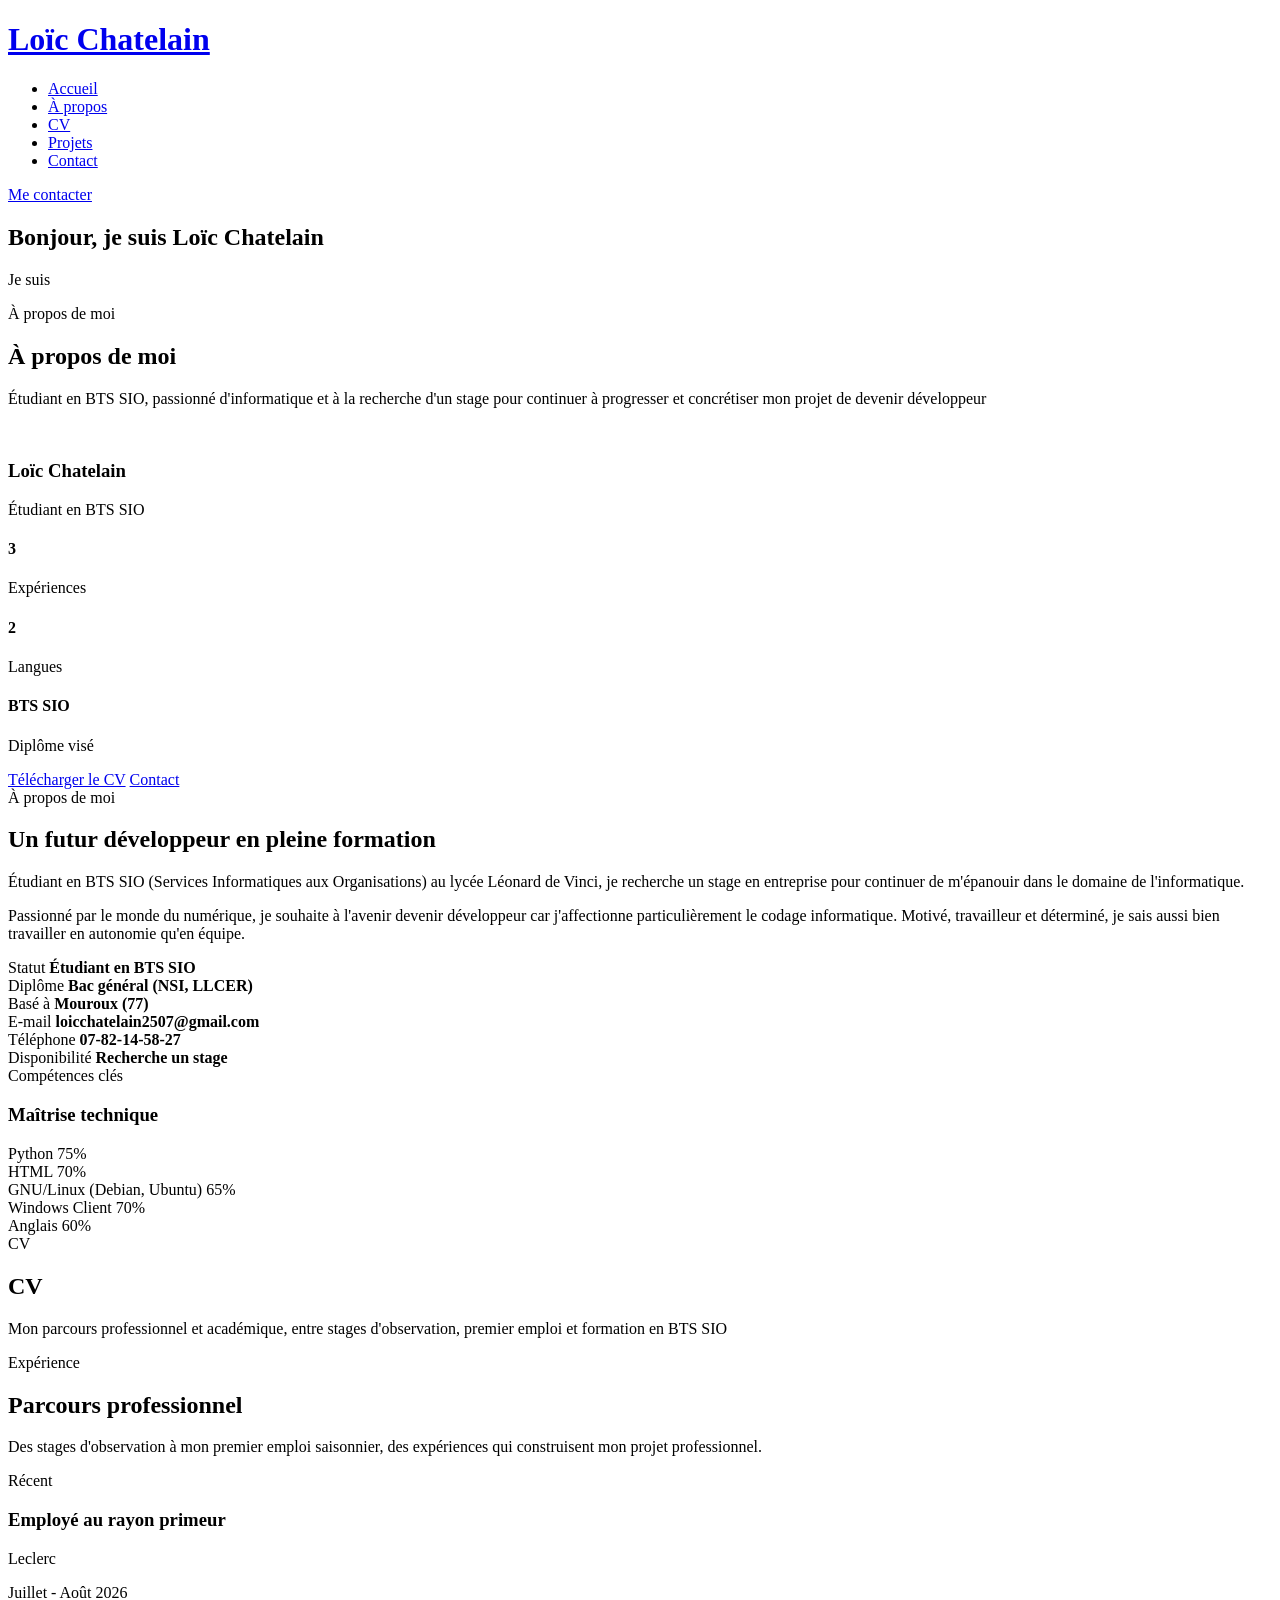
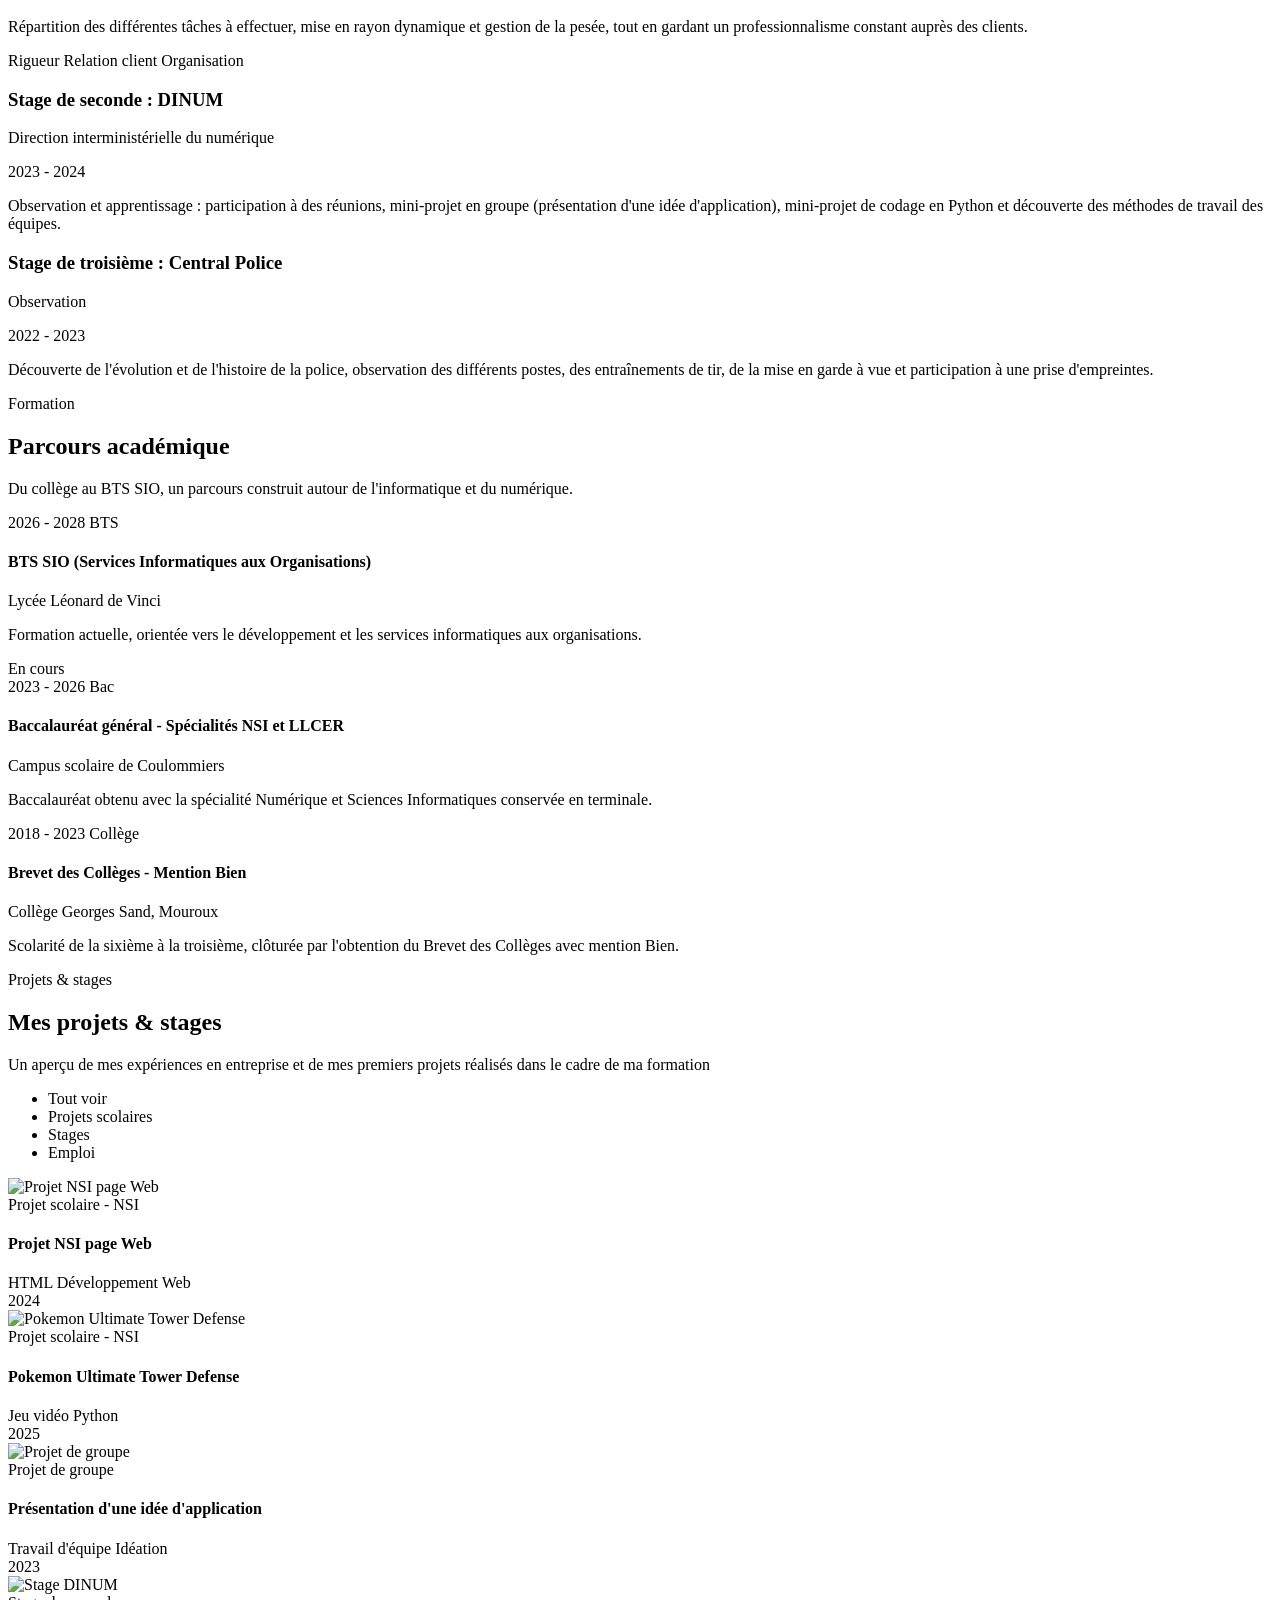
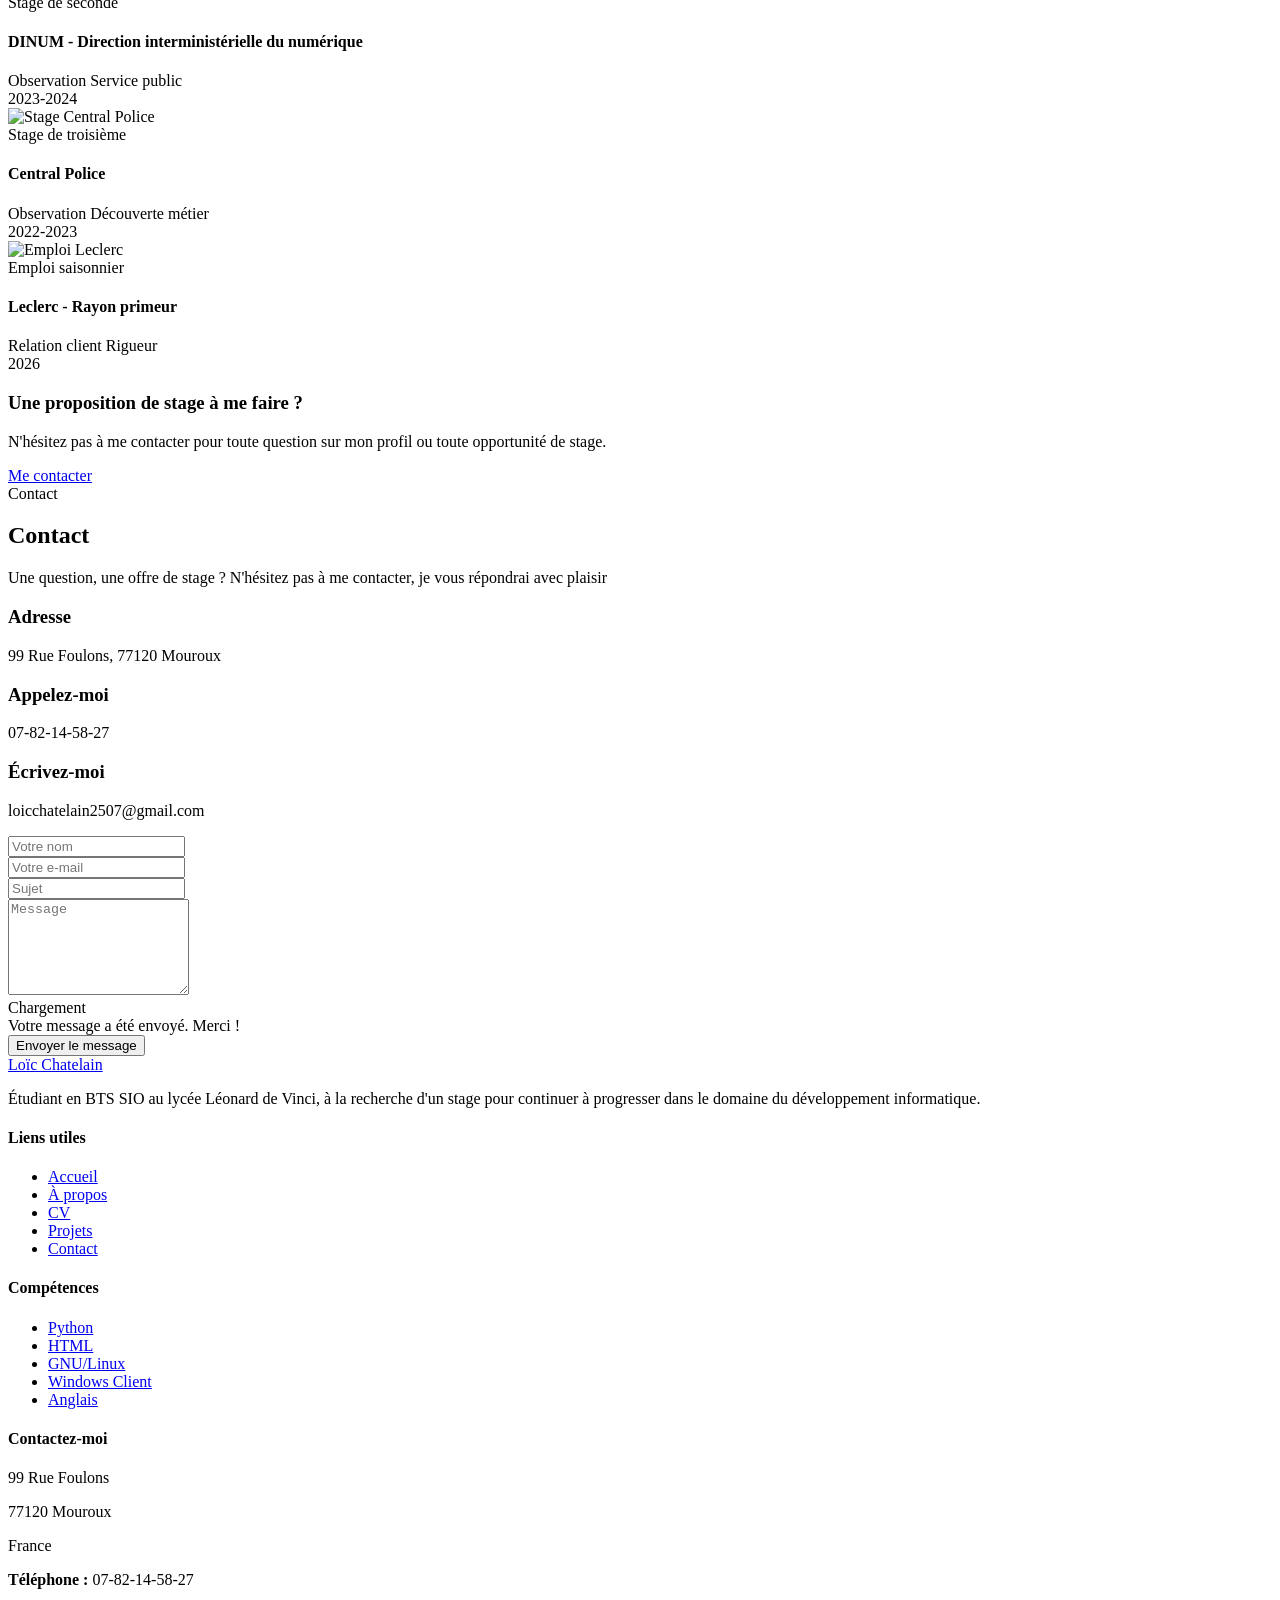
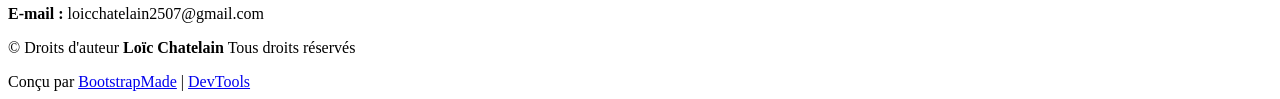
==== index.html @ 6cb86bd1 "Add files via upload" ====
<!DOCTYPE html>
<html lang="fr">

<head>
  <meta charset="utf-8">
  <meta content="width=device-width, initial-scale=1.0" name="viewport">
  <title>Loïc Chatelain - Étudiant BTS SIO</title>
  <meta name="description" content="Portfolio de Loïc Chatelain, étudiant en BTS SIO à la recherche d'un stage en entreprise dans le développement informatique.">
  <meta name="keywords" content="BTS SIO, développeur, stage, informatique, Loïc Chatelain">

  <!-- Favicons -->
  <link href="assets/img/favicon.png" rel="icon">
  <link href="assets/img/apple-touch-icon.png" rel="apple-touch-icon">

  <!-- Fonts -->
  <link href="https://fonts.googleapis.com" rel="preconnect">
  <link href="https://fonts.gstatic.com" rel="preconnect" crossorigin>
  <link href="https://fonts.googleapis.com/css2?family=Roboto:ital,wght@0,100;0,300;0,400;0,500;0,700;0,900;1,100;1,300;1,400;1,500;1,700;1,900&family=Raleway:ital,wght@0,100;0,200;0,300;0,400;0,500;0,600;0,700;0,800;0,900;1,100;1,200;1,300;1,400;1,500;1,600;1,700;1,800;1,900&family=Mulish:ital,wght@0,200;0,300;0,400;0,500;0,600;0,700;0,800;0,900;1,200;1,300;1,400;1,500;1,600;1,700;1,800;1,900&display=swap" rel="stylesheet">

  <!-- Vendor CSS Files -->
  <link href="assets/vendor/bootstrap/css/bootstrap.min.css" rel="stylesheet">
  <link href="assets/vendor/bootstrap-icons/bootstrap-icons.css" rel="stylesheet">
  <link href="assets/vendor/aos/aos.css" rel="stylesheet">
  <link href="assets/vendor/glightbox/css/glightbox.min.css" rel="stylesheet">
  <link href="assets/vendor/swiper/swiper-bundle.min.css" rel="stylesheet">

  <!-- Main CSS File -->
  <link href="assets/css/main.css" rel="stylesheet">

  <!-- =======================================================
  * Template Name: Craftivo
  * Template URL: https://bootstrapmade.com/craftivo-bootstrap-portfolio-template/
  * Updated: Oct 04 2025 with Bootstrap v5.3.8
  * Author: BootstrapMade.com
  * License: https://bootstrapmade.com/license/
  ======================================================== -->
</head>

<body class="index-page">

  <header id="header" class="header d-flex align-items-center fixed-top">
    <div class="container-fluid container-xl position-relative d-flex align-items-center">

      <a href="index.html" class="logo d-flex align-items-center me-auto">
        <h1 class="sitename">Loïc Chatelain</h1>
      </a>

      <nav id="navmenu" class="navmenu">
        <ul>
          <li><a href="#hero" class="active">Accueil</a></li>
          <li><a href="#about">À propos</a></li>
          <li><a href="#resume">CV</a></li>
          <li><a href="#portfolio">Projets</a></li>
          <li><a href="#contact">Contact</a></li>
        </ul>
        <i class="mobile-nav-toggle d-xl-none bi bi-list"></i>
      </nav>

      <a class="btn-getstarted" href="#contact">Me contacter</a>

    </div>
  </header>

  <main class="main">

    <!-- Hero Section -->
    <section id="hero" class="hero section dark-background">

      <div class="container" data-aos="fade-up" data-aos-delay="100">
        <div class="row justify-content-center">
          <div class="col-lg-8 text-center">
            <h2>Bonjour, je suis Loïc Chatelain</h2>
            <p>Je suis <span class="typed" data-typed-items="Étudiant en BTS SIO, Développeur en devenir, Passionné d'informatique, À la recherche d'un stage"></span><span class="typed-cursor" aria-hidden="true"></span></p>
            <div class="social-links">
              <a href="mailto:loicchatelain2507@gmail.com"><i class="bi bi-envelope"></i></a>
              <a href="#"><i class="bi bi-instagram"></i></a>
              <a href="#"><i class="bi bi-linkedin"></i></a>
              <a href="#"><i class="bi bi-github"></i></a>
            </div>
          </div>
        </div>
      </div>

    </section><!-- /Hero Section -->

    <!-- About Section -->
    <section id="about" class="about section">

      <!-- Section Title -->
      <div class="container section-title" data-aos="fade-up">
        <span class="subtitle">À propos de moi</span>
        <h2>À propos de moi</h2>
        <p>Étudiant en BTS SIO, passionné d'informatique et à la recherche d'un stage pour continuer à progresser et concrétiser mon projet de devenir développeur</p>
      </div><!-- End Section Title -->

      <div class="container" data-aos="fade-up" data-aos-delay="100">

        <div class="row gy-5">
          <div class="col-lg-4" data-aos="zoom-in" data-aos-delay="150">
            <div class="profile-card">
              <div class="profile-header">
                <div class="profile-avatar">
                  <img src="assets/img/profile/profile-square-3.webp" class="img-fluid" alt="">
                  <div class="status-indicator"></div>
                </div>
                <h3>Loïc Chatelain</h3>
                <span class="role">Étudiant en BTS SIO</span>
              </div>

              <div class="profile-stats">
                <div class="stat-item">
                  <h4>3</h4>
                  <p>Expériences</p>
                </div>
                <div class="stat-item">
                  <h4>2</h4>
                  <p>Langues</p>
                </div>
                <div class="stat-item">
                  <h4 class="stat-value-compact">BTS SIO</h4>
                  <p>Diplôme visé</p>
                </div>
              </div>

              <div class="profile-actions">
                <a href="assets/CV_CHATELAIN_Loic.pdf" class="btn-primary" download><i class="bi bi-download"></i> Télécharger le CV</a>
                <a href="#contact" class="btn-secondary"><i class="bi bi-envelope"></i> Contact</a>
              </div>

              <div class="social-connect">
                <a href="mailto:loicchatelain2507@gmail.com"><i class="bi bi-envelope"></i></a>
                <a href="#"><i class="bi bi-instagram"></i></a>
                <a href="#"><i class="bi bi-linkedin"></i></a>
                <a href="#"><i class="bi bi-github"></i></a>
              </div>
            </div>
          </div>

          <div class="col-lg-8" data-aos="fade-left" data-aos-delay="200">
            <div class="content-wrapper">
              <div class="bio-section">
                <div class="section-tag">À propos de moi</div>
                <h2>Un futur développeur en pleine formation</h2>
                <p>Étudiant en BTS SIO (Services Informatiques aux Organisations) au lycée Léonard de Vinci, je recherche un stage en entreprise pour continuer de m'épanouir dans le domaine de l'informatique.</p>
                <p>Passionné par le monde du numérique, je souhaite à l'avenir devenir développeur car j'affectionne particulièrement le codage informatique. Motivé, travailleur et déterminé, je sais aussi bien travailler en autonomie qu'en équipe.</p>
              </div>

              <div class="details-grid">
                <div class="detail-item" data-aos="fade-up" data-aos-delay="250">
                  <i class="bi bi-briefcase"></i>
                  <div class="detail-content">
                    <span>Statut</span>
                    <strong>Étudiant en BTS SIO</strong>
                  </div>
                </div>

                <div class="detail-item" data-aos="fade-up" data-aos-delay="300">
                  <i class="bi bi-mortarboard"></i>
                  <div class="detail-content">
                    <span>Diplôme</span>
                    <strong>Bac général (NSI, LLCER)</strong>
                  </div>
                </div>

                <div class="detail-item" data-aos="fade-up" data-aos-delay="350">
                  <i class="bi bi-geo-alt"></i>
                  <div class="detail-content">
                    <span>Basé à</span>
                    <strong>Mouroux (77)</strong>
                  </div>
                </div>

                <div class="detail-item" data-aos="fade-up" data-aos-delay="100">
                  <i class="bi bi-envelope"></i>
                  <div class="detail-content">
                    <span>E-mail</span>
                    <strong>loicchatelain2507@gmail.com</strong>
                  </div>
                </div>

                <div class="detail-item" data-aos="fade-up" data-aos-delay="150">
                  <i class="bi bi-phone"></i>
                  <div class="detail-content">
                    <span>Téléphone</span>
                    <strong>07-82-14-58-27</strong>
                  </div>
                </div>

                <div class="detail-item" data-aos="fade-up" data-aos-delay="200">
                  <i class="bi bi-calendar-check"></i>
                  <div class="detail-content">
                    <span>Disponibilité</span>
                    <strong>Recherche un stage</strong>
                  </div>
                </div>
              </div>

              <div class="skills-showcase" data-aos="fade-up" data-aos-delay="250">
                <div class="section-tag">Compétences clés</div>
                <h3>Maîtrise technique</h3>

                <div class="skills-list skills-animation">
                  <div class="skill-item">
                    <div class="skill-info">
                      <span class="skill-name">Python</span>
                      <span class="skill-percent">75%</span>
                    </div>
                    <div class="progress">
                      <div class="progress-bar" role="progressbar" aria-valuenow="75" aria-valuemin="0" aria-valuemax="100"></div>
                    </div>
                  </div>

                  <div class="skill-item">
                    <div class="skill-info">
                      <span class="skill-name">HTML</span>
                      <span class="skill-percent">70%</span>
                    </div>
                    <div class="progress">
                      <div class="progress-bar" role="progressbar" aria-valuenow="70" aria-valuemin="0" aria-valuemax="100"></div>
                    </div>
                  </div>

                  <div class="skill-item">
                    <div class="skill-info">
                      <span class="skill-name">GNU/Linux (Debian, Ubuntu)</span>
                      <span class="skill-percent">65%</span>
                    </div>
                    <div class="progress">
                      <div class="progress-bar" role="progressbar" aria-valuenow="65" aria-valuemin="0" aria-valuemax="100"></div>
                    </div>
                  </div>

                  <div class="skill-item">
                    <div class="skill-info">
                      <span class="skill-name">Windows Client</span>
                      <span class="skill-percent">70%</span>
                    </div>
                    <div class="progress">
                      <div class="progress-bar" role="progressbar" aria-valuenow="70" aria-valuemin="0" aria-valuemax="100"></div>
                    </div>
                  </div>

                  <div class="skill-item">
                    <div class="skill-info">
                      <span class="skill-name">Anglais</span>
                      <span class="skill-percent">60%</span>
                    </div>
                    <div class="progress">
                      <div class="progress-bar" role="progressbar" aria-valuenow="60" aria-valuemin="0" aria-valuemax="100"></div>
                    </div>
                  </div>
                </div>
              </div>
            </div>
          </div>
        </div>

      </div>

    </section><!-- /About Section -->

    <!-- Resume Section -->
    <section id="resume" class="resume section">

      <!-- Section Title -->
      <div class="container section-title" data-aos="fade-up">
        <span class="subtitle">CV</span>
        <h2>CV</h2>
        <p>Mon parcours professionnel et académique, entre stages d'observation, premier emploi et formation en BTS SIO</p>
      </div><!-- End Section Title -->

      <div class="container" data-aos="fade-up" data-aos-delay="100">

        <div class="row gy-5">
          <div class="col-lg-6">
            <div class="experience-section">
              <div class="section-header" data-aos="fade-right" data-aos-delay="200">
                <div class="header-content">
                  <span class="section-badge">Expérience</span>
                  <h2>Parcours professionnel</h2>
                  <p>Des stages d'observation à mon premier emploi saisonnier, des expériences qui construisent mon projet professionnel.</p>
                </div>
              </div>

              <div class="experience-cards">
                <div class="exp-card featured" data-aos="zoom-in" data-aos-delay="300">
                  <div class="card-header">
                    <div class="company-logo">
                      <i class="bi bi-cart"></i>
                    </div>
                    <div class="period-badge">Récent</div>
                  </div>
                  <div class="card-body">
                    <h3>Employé au rayon primeur</h3>
                    <p class="company-name">Leclerc</p>
                    <span class="duration">Juillet - Août 2026</span>
                    <p class="description">Répartition des différentes tâches à effectuer, mise en rayon dynamique et gestion de la pesée, tout en gardant un professionnalisme constant auprès des clients.</p>
                    <div class="skills-tags">
                      <span class="skill-tag">Rigueur</span>
                      <span class="skill-tag">Relation client</span>
                      <span class="skill-tag">Organisation</span>
                    </div>
                  </div>
                </div>

                <div class="exp-card" data-aos="zoom-in" data-aos-delay="350">
                  <div class="card-header">
                    <div class="company-logo">
                      <i class="bi bi-code-square"></i>
                    </div>
                  </div>
                  <div class="card-body">
                    <h3>Stage de seconde : DINUM</h3>
                    <p class="company-name">Direction interministérielle du numérique</p>
                    <span class="duration">2023 - 2024</span>
                    <p class="description">Observation et apprentissage : participation à des réunions, mini-projet en groupe (présentation d'une idée d'application), mini-projet de codage en Python et découverte des méthodes de travail des équipes.</p>
                  </div>
                </div>

                <div class="exp-card" data-aos="zoom-in" data-aos-delay="400">
                  <div class="card-header">
                    <div class="company-logo">
                      <i class="bi bi-shield-lock"></i>
                    </div>
                  </div>
                  <div class="card-body">
                    <h3>Stage de troisième : Central Police</h3>
                    <p class="company-name">Observation</p>
                    <span class="duration">2022 - 2023</span>
                    <p class="description">Découverte de l'évolution et de l'histoire de la police, observation des différents postes, des entraînements de tir, de la mise en garde à vue et participation à une prise d'empreintes.</p>
                  </div>
                </div>
              </div>
            </div>
          </div>

          <div class="col-lg-6">
            <div class="education-section">
              <div class="section-header" data-aos="fade-left" data-aos-delay="200">
                <div class="header-content">
                  <span class="section-badge">Formation</span>
                  <h2>Parcours académique</h2>
                  <p>Du collège au BTS SIO, un parcours construit autour de l'informatique et du numérique.</p>
                </div>
              </div>

              <div class="education-timeline" data-aos="fade-left" data-aos-delay="300">
                <div class="timeline-track">
                  <div class="timeline-item">
                    <div class="timeline-marker">
                      <i class="bi bi-mortarboard-fill"></i>
                    </div>
                    <div class="timeline-content">
                      <div class="education-meta">
                        <span class="year-range">2026 - 2028</span>
                        <span class="degree-level">BTS</span>
                      </div>
                      <h4>BTS SIO (Services Informatiques aux Organisations)</h4>
                      <p class="institution">Lycée Léonard de Vinci</p>
                      <p class="description">Formation actuelle, orientée vers le développement et les services informatiques aux organisations.</p>
                      <div class="achievement">
                        <i class="bi bi-award"></i>
                        <span>En cours</span>
                      </div>
                    </div>
                  </div>

                  <div class="timeline-item">
                    <div class="timeline-marker">
                      <i class="bi bi-book"></i>
                    </div>
                    <div class="timeline-content">
                      <div class="education-meta">
                        <span class="year-range">2023 - 2026</span>
                        <span class="degree-level">Bac</span>
                      </div>
                      <h4>Baccalauréat général - Spécialités NSI et LLCER</h4>
                      <p class="institution">Campus scolaire de Coulommiers</p>
                      <p class="description">Baccalauréat obtenu avec la spécialité Numérique et Sciences Informatiques conservée en terminale.</p>
                    </div>
                  </div>

                  <div class="timeline-item">
                    <div class="timeline-marker">
                      <i class="bi bi-patch-check-fill"></i>
                    </div>
                    <div class="timeline-content">
                      <div class="education-meta">
                        <span class="year-range">2018 - 2023</span>
                        <span class="degree-level">Collège</span>
                      </div>
                      <h4>Brevet des Collèges - Mention Bien</h4>
                      <p class="institution">Collège Georges Sand, Mouroux</p>
                      <p class="description">Scolarité de la sixième à la troisième, clôturée par l'obtention du Brevet des Collèges avec mention Bien.</p>
                    </div>
                  </div>
                </div>
              </div>
            </div>
          </div>
        </div>

      </div>

    </section><!-- /Resume Section -->

    <!-- Portfolio Section -->
    <section id="portfolio" class="portfolio section">

      <!-- Section Title -->
      <div class="container section-title" data-aos="fade-up">
        <span class="subtitle">Projets & stages</span>
        <h2>Mes projets & stages</h2>
        <p>Un aperçu de mes expériences en entreprise et de mes premiers projets réalisés dans le cadre de ma formation</p>
      </div><!-- End Section Title -->

      <div class="container" data-aos="fade-up" data-aos-delay="100">

        <div class="isotope-layout" data-default-filter="*" data-layout="masonry" data-sort="original-order">
          <ul class="portfolio-filters isotope-filters" data-aos="fade-up" data-aos-delay="200">
            <li data-filter="*" class="filter-active">Tout voir</li>
            <li data-filter=".filter-creative">Projets scolaires</li>
            <li data-filter=".filter-digital">Stages</li>
            <li data-filter=".filter-development">Emploi</li>
          </ul>

          <div class="row gy-4 isotope-container" data-aos="fade-up" data-aos-delay="300">
            <div class="col-lg-4 col-md-6 portfolio-item isotope-item filter-creative">
              <div class="portfolio-card">
                <div class="portfolio-image-container">
                  <img src="assets/img/portfolio/murder-drones.webp" alt="Projet NSI page Web" class="img-fluid" loading="lazy">
                  <div class="portfolio-overlay">
                    <div class="portfolio-info">
                      <span class="project-category">Projet scolaire - NSI</span>
                      <h4>Projet NSI page Web</h4>
                    </div>
                    <div class="portfolio-actions">
                      <a href="assets/img/portfolio/murder-drones.webp" class="glightbox portfolio-link">
                        <i class="bi bi-plus-lg"></i>
                      </a>
                    </div>
                  </div>
                </div>
                <div class="portfolio-meta">
                  <div class="project-tags">
                    <span class="tag">HTML</span>
                    <span class="tag">Développement Web</span>
                  </div>
                  <div class="project-year">2024</div>
                </div>
              </div>
            </div>

            <div class="col-lg-4 col-md-6 portfolio-item isotope-item filter-creative">
              <div class="portfolio-card">
                <div class="portfolio-image-container">
                  <img src="assets/img/portfolio/pokemon-utd.webp" alt="Pokemon Ultimate Tower Defense" class="img-fluid" loading="lazy">
                  <div class="portfolio-overlay">
                    <div class="portfolio-info">
                      <span class="project-category">Projet scolaire - NSI</span>
                      <h4>Pokemon Ultimate Tower Defense</h4>
                    </div>
                    <div class="portfolio-actions">
                      <a href="assets/img/portfolio/pokemon-utd.webp" class="glightbox portfolio-link">
                        <i class="bi bi-plus-lg"></i>
                      </a>
                    </div>
                  </div>
                </div>
                <div class="portfolio-meta">
                  <div class="project-tags">
                    <span class="tag">Jeu vidéo</span>
                    <span class="tag">Python</span>
                  </div>
                  <div class="project-year">2025</div>
                </div>
              </div>
            </div>

            <div class="col-lg-4 col-md-6 portfolio-item isotope-item filter-creative">
              <div class="portfolio-card">
                <div class="portfolio-image-container">
                  <img src="assets/img/portfolio/groupe-travail.webp" alt="Projet de groupe" class="img-fluid" loading="lazy">
                  <div class="portfolio-overlay">
                    <div class="portfolio-info">
                      <span class="project-category">Projet de groupe</span>
                      <h4>Présentation d'une idée d'application</h4>
                    </div>
                    <div class="portfolio-actions">
                      <a href="assets/img/portfolio/groupe-travail.webp" class="glightbox portfolio-link">
                        <i class="bi bi-plus-lg"></i>
                      </a>
                    </div>
                  </div>
                </div>
                <div class="portfolio-meta">
                  <div class="project-tags">
                    <span class="tag">Travail d'équipe</span>
                    <span class="tag">Idéation</span>
                  </div>
                  <div class="project-year">2023</div>
                </div>
              </div>
            </div>

            <div class="col-lg-4 col-md-6 portfolio-item isotope-item filter-digital">
              <div class="portfolio-card">
                <div class="portfolio-image-container">
                  <img src="assets/img/portfolio/dinum.webp" alt="Stage DINUM" class="img-fluid" loading="lazy">
                  <div class="portfolio-overlay">
                    <div class="portfolio-info">
                      <span class="project-category">Stage de seconde</span>
                      <h4>DINUM - Direction interministérielle du numérique</h4>
                    </div>
                    <div class="portfolio-actions">
                      <a href="assets/img/portfolio/dinum.webp" class="glightbox portfolio-link">
                        <i class="bi bi-plus-lg"></i>
                      </a>
                    </div>
                  </div>
                </div>
                <div class="portfolio-meta">
                  <div class="project-tags">
                    <span class="tag">Observation</span>
                    <span class="tag">Service public</span>
                  </div>
                  <div class="project-year">2023-2024</div>
                </div>
              </div>
            </div>

            <div class="col-lg-4 col-md-6 portfolio-item isotope-item filter-digital">
              <div class="portfolio-card">
                <div class="portfolio-image-container">
                  <img src="assets/img/portfolio/commissariat.webp" alt="Stage Central Police" class="img-fluid" loading="lazy">
                  <div class="portfolio-overlay">
                    <div class="portfolio-info">
                      <span class="project-category">Stage de troisième</span>
                      <h4>Central Police</h4>
                    </div>
                    <div class="portfolio-actions">
                      <a href="assets/img/portfolio/commissariat.webp" class="glightbox portfolio-link">
                        <i class="bi bi-plus-lg"></i>
                      </a>
                    </div>
                  </div>
                </div>
                <div class="portfolio-meta">
                  <div class="project-tags">
                    <span class="tag">Observation</span>
                    <span class="tag">Découverte métier</span>
                  </div>
                  <div class="project-year">2022-2023</div>
                </div>
              </div>
            </div>

            <div class="col-lg-4 col-md-6 portfolio-item isotope-item filter-development">
              <div class="portfolio-card">
                <div class="portfolio-image-container">
                  <img src="assets/img/portfolio/leclerc-logo.webp" alt="Emploi Leclerc" class="img-fluid logo-contain" loading="lazy">
                  <div class="portfolio-overlay">
                    <div class="portfolio-info">
                      <span class="project-category">Emploi saisonnier</span>
                      <h4>Leclerc - Rayon primeur</h4>
                    </div>
                    <div class="portfolio-actions">
                      <a href="assets/img/portfolio/leclerc-logo.webp" class="glightbox portfolio-link">
                        <i class="bi bi-plus-lg"></i>
                      </a>
                    </div>
                  </div>
                </div>
                <div class="portfolio-meta">
                  <div class="project-tags">
                    <span class="tag">Relation client</span>
                    <span class="tag">Rigueur</span>
                  </div>
                  <div class="project-year">2026</div>
                </div>
              </div>
            </div>
          </div>

        </div>

        <div class="portfolio-bottom" data-aos="fade-up" data-aos-delay="400">
          <div class="row align-items-center">
            <div class="col-lg-8">
              <h3>Une proposition de stage à me faire ?</h3>
              <p>N'hésitez pas à me contacter pour toute question sur mon profil ou toute opportunité de stage.</p>
            </div>
            <div class="col-lg-4 text-lg-end">
              <a href="#contact" class="btn btn-accent">Me contacter</a>
            </div>
          </div>
        </div>

      </div>

    </section><!-- /Portfolio Section -->

    <!-- Contact Section -->
    <section id="contact" class="contact section">

      <!-- Section Title -->
      <div class="container section-title" data-aos="fade-up">
        <span class="subtitle">Contact</span>
        <h2>Contact</h2>
        <p>Une question, une offre de stage ? N'hésitez pas à me contacter, je vous répondrai avec plaisir</p>
      </div><!-- End Section Title -->

      <div class="container">

        <div class="row gy-4">

          <div class="col-lg-4">
            <div class="info-item">
              <div class="icon-wrapper">
                <i class="bi bi-geo-alt"></i>
              </div>
              <div>
                <h3>Adresse</h3>
                <p>99 Rue Foulons, 77120 Mouroux</p>
              </div>
            </div>

            <div class="info-item">
              <div class="icon-wrapper">
                <i class="bi bi-telephone"></i>
              </div>
              <div>
                <h3>Appelez-moi</h3>
                <p>07-82-14-58-27</p>
              </div>
            </div>

            <div class="info-item">
              <div class="icon-wrapper">
                <i class="bi bi-envelope"></i>
              </div>
              <div>
                <h3>Écrivez-moi</h3>
                <p>loicchatelain2507@gmail.com</p>
              </div>
            </div>

          </div>

          <div class="col-lg-8">
            <form action="forms/contact.php" method="post" class="php-email-form">
              <div class="row gy-4">

                <div class="col-md-6">
                  <input type="text" name="name" class="form-control" placeholder="Votre nom" required="">
                </div>

                <div class="col-md-6">
                  <input type="email" class="form-control" name="email" placeholder="Votre e-mail" required="">
                </div>

                <div class="col-md-12">
                  <input type="text" class="form-control" name="subject" placeholder="Sujet" required="">
                </div>

                <div class="col-md-12">
                  <textarea class="form-control" name="message" rows="6" placeholder="Message" required=""></textarea>
                </div>

                <div class="col-md-12 text-center">
                  <div class="loading">Chargement</div>
                  <div class="error-message"></div>
                  <div class="sent-message">Votre message a été envoyé. Merci !</div>

                  <button type="submit">Envoyer le message</button>
                </div>

              </div>
            </form>
          </div>

        </div>

      </div>

    </section><!-- /Contact Section -->

  </main>

  <footer id="footer" class="footer">

    <div class="container footer-top">
      <div class="row gy-4">
        <div class="col-lg-5 col-md-12 footer-about">
          <a href="index.html" class="logo d-flex align-items-center">
            <span class="sitename">Loïc Chatelain</span>
          </a>
          <p>Étudiant en BTS SIO au lycée Léonard de Vinci, à la recherche d'un stage pour continuer à progresser dans le domaine du développement informatique.</p>
          <div class="social-links d-flex mt-4">
            <a href="mailto:loicchatelain2507@gmail.com"><i class="bi bi-envelope"></i></a>
            <a href="#"><i class="bi bi-instagram"></i></a>
            <a href="#"><i class="bi bi-linkedin"></i></a>
            <a href="#"><i class="bi bi-github"></i></a>
          </div>
        </div>

        <div class="col-lg-2 col-6 footer-links">
          <h4>Liens utiles</h4>
          <ul>
            <li><a href="#hero">Accueil</a></li>
            <li><a href="#about">À propos</a></li>
            <li><a href="#resume">CV</a></li>
            <li><a href="#portfolio">Projets</a></li>
            <li><a href="#contact">Contact</a></li>
          </ul>
        </div>

        <div class="col-lg-2 col-6 footer-links">
          <h4>Compétences</h4>
          <ul>
            <li><a href="#about">Python</a></li>
            <li><a href="#about">HTML</a></li>
            <li><a href="#about">GNU/Linux</a></li>
            <li><a href="#about">Windows Client</a></li>
            <li><a href="#about">Anglais</a></li>
          </ul>
        </div>

        <div class="col-lg-3 col-md-12 footer-contact text-center text-md-start">
          <h4>Contactez-moi</h4>
          <p>99 Rue Foulons</p>
          <p>77120 Mouroux</p>
          <p>France</p>
          <p class="mt-4"><strong>Téléphone :</strong> <span>07-82-14-58-27</span></p>
          <p><strong>E-mail :</strong> <span>loicchatelain2507@gmail.com</span></p>
        </div>

      </div>
    </div>

    <div class="container copyright text-center mt-4">
      <p>© <span>Droits d'auteur</span> <strong class="px-1 sitename">Loïc Chatelain</strong> <span>Tous droits réservés</span></p>
      <div class="credits">
        <!-- All the links in the footer should remain intact. -->
        <!-- You can delete the links only if you've purchased the pro version. -->
        <!-- Licensing information: https://bootstrapmade.com/license/ -->
        <!-- Purchase the pro version with working PHP/AJAX contact form: [buy-url] -->
        Conçu par <a href="https://bootstrapmade.com/">BootstrapMade</a> | <a href="https://bootstrapmade.com/tools/">DevTools</a>
      </div>
    </div>

  </footer>

  <!-- Scroll Top -->
  <a href="#" id="scroll-top" class="scroll-top d-flex align-items-center justify-content-center"><i class="bi bi-arrow-up-short"></i></a>

  <!-- Preloader -->
  <div id="preloader"></div>

  <!-- Vendor JS Files -->
  <script src="assets/vendor/bootstrap/js/bootstrap.bundle.min.js"></script>
  <script src="assets/vendor/php-email-form/validate.js"></script>
  <script src="assets/vendor/aos/aos.js"></script>
  <script src="assets/vendor/typed.js/typed.umd.js"></script>
  <script src="assets/vendor/waypoints/noframework.waypoints.js"></script>
  <script src="assets/vendor/glightbox/js/glightbox.min.js"></script>
  <script src="assets/vendor/imagesloaded/imagesloaded.pkgd.min.js"></script>
  <script src="assets/vendor/isotope-layout/isotope.pkgd.min.js"></script>
  <script src="assets/vendor/swiper/swiper-bundle.min.js"></script>

  <!-- Main JS File -->
  <script src="assets/js/main.js"></script>

</body>

</html>
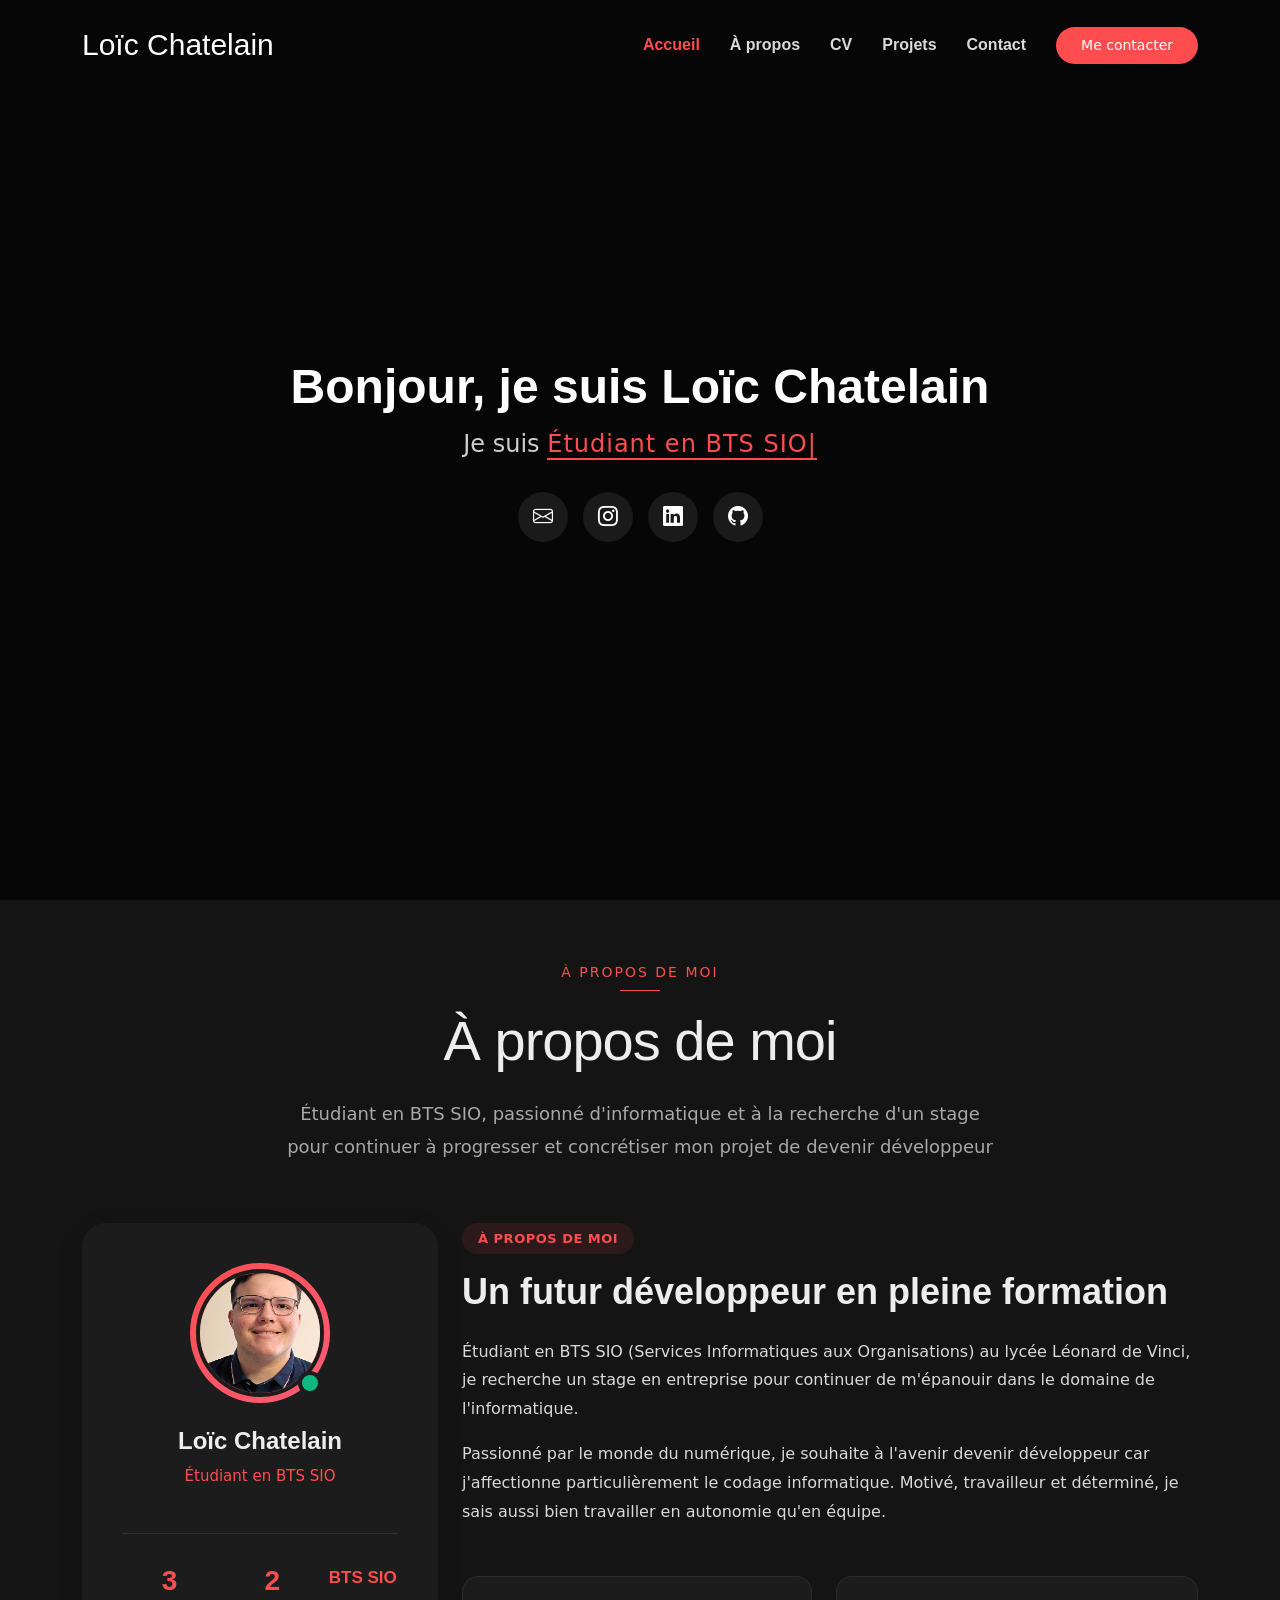
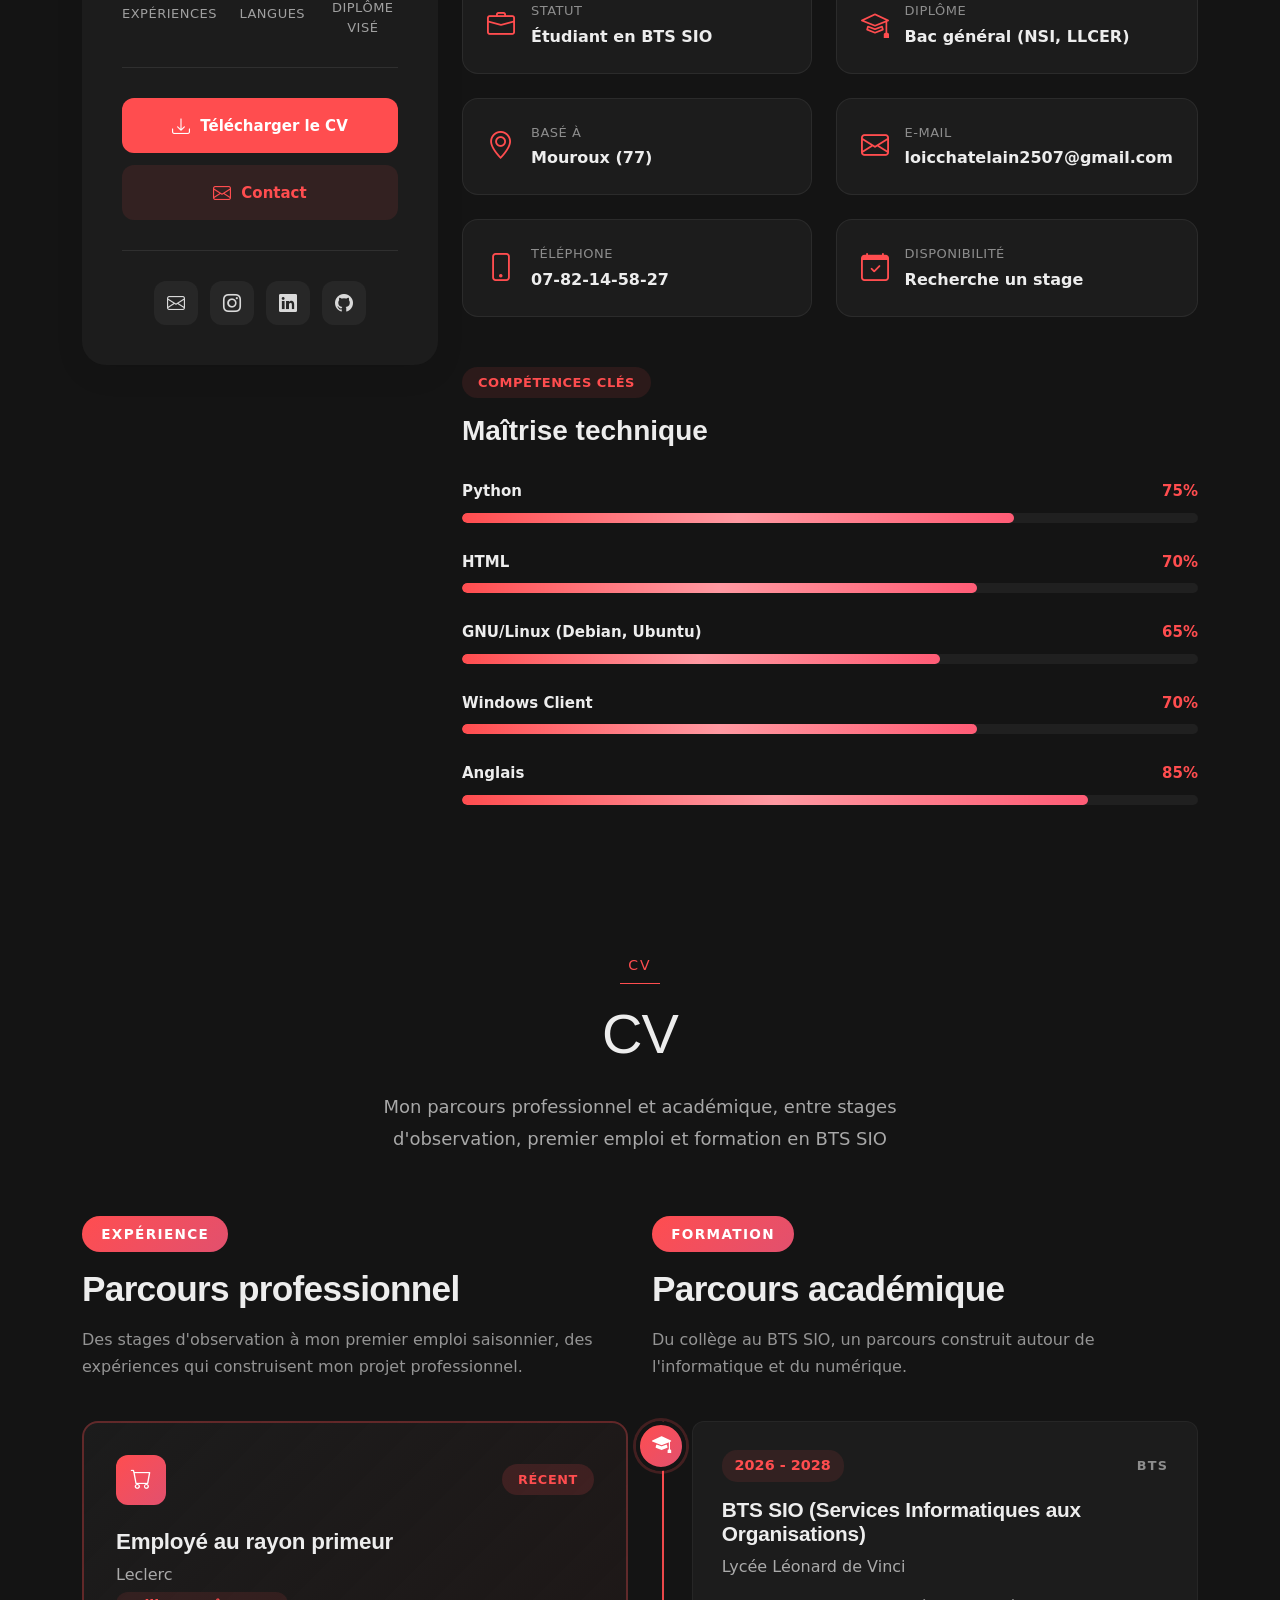
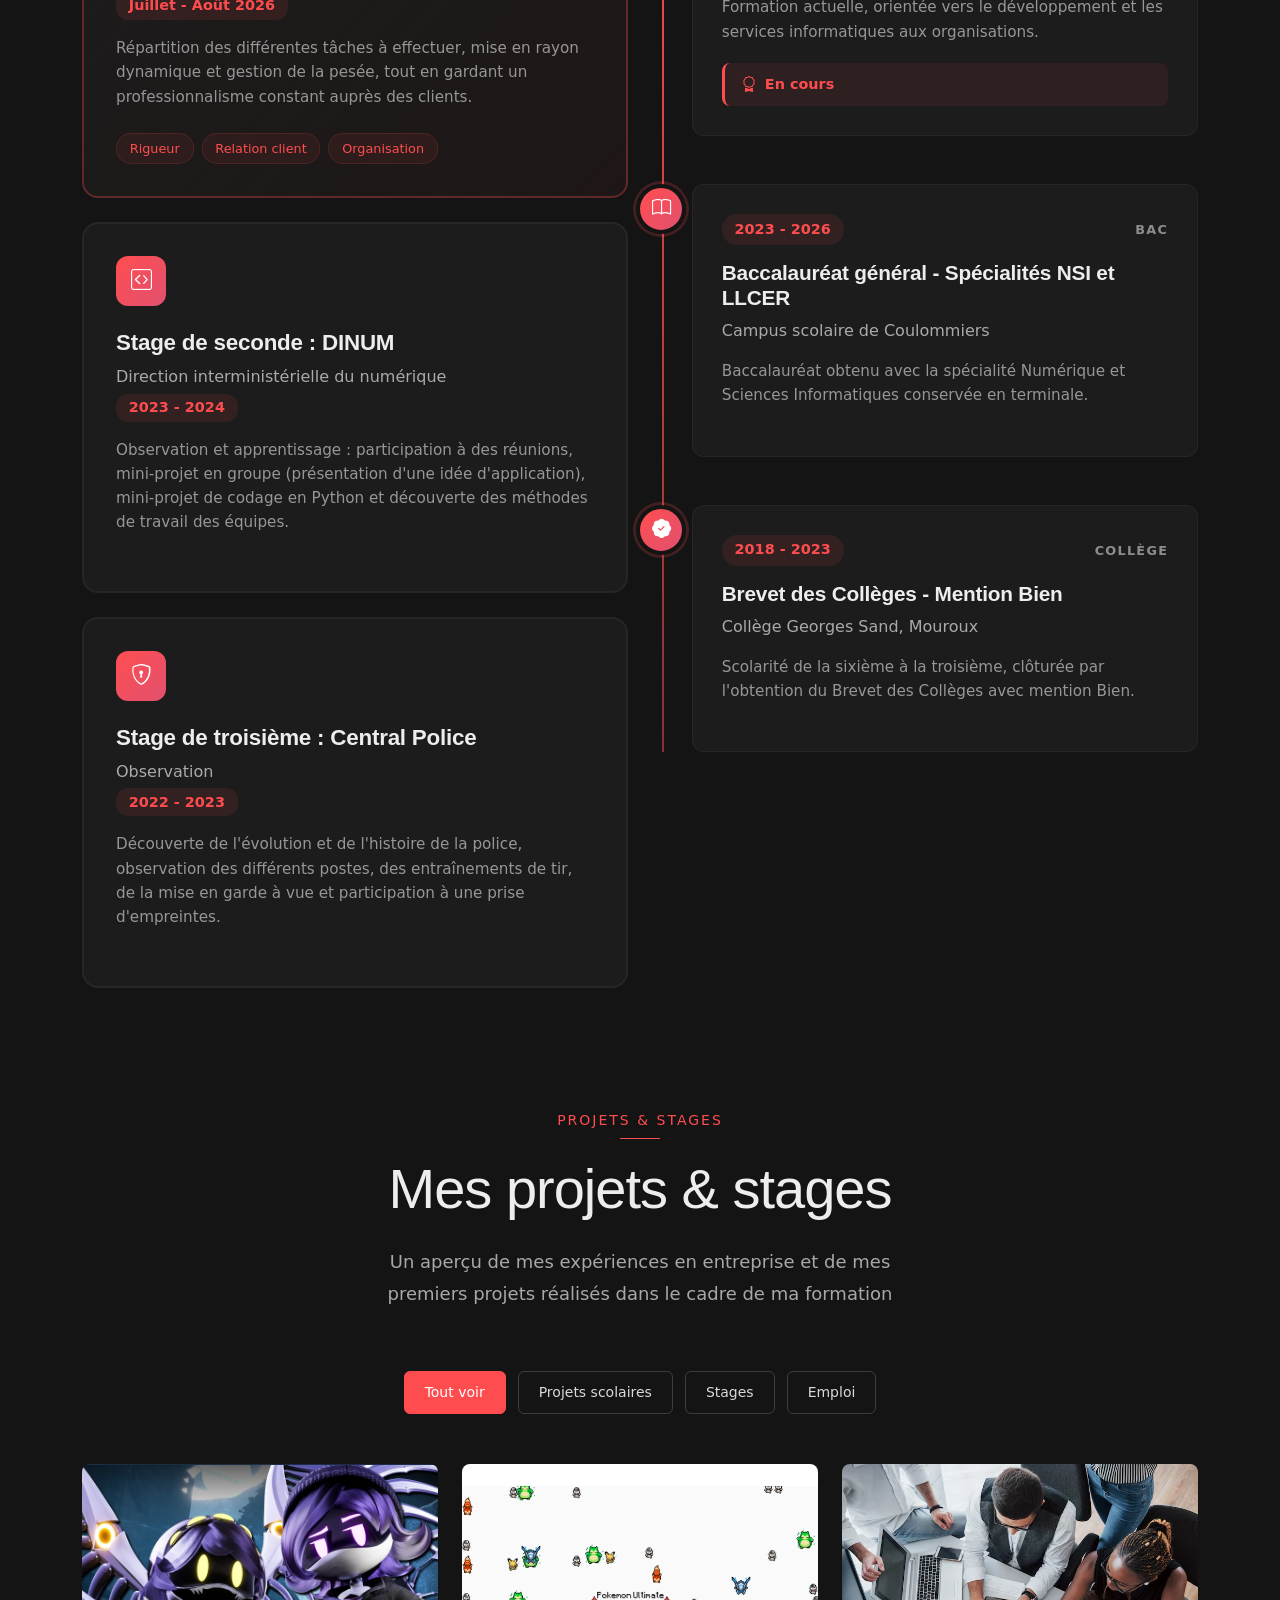
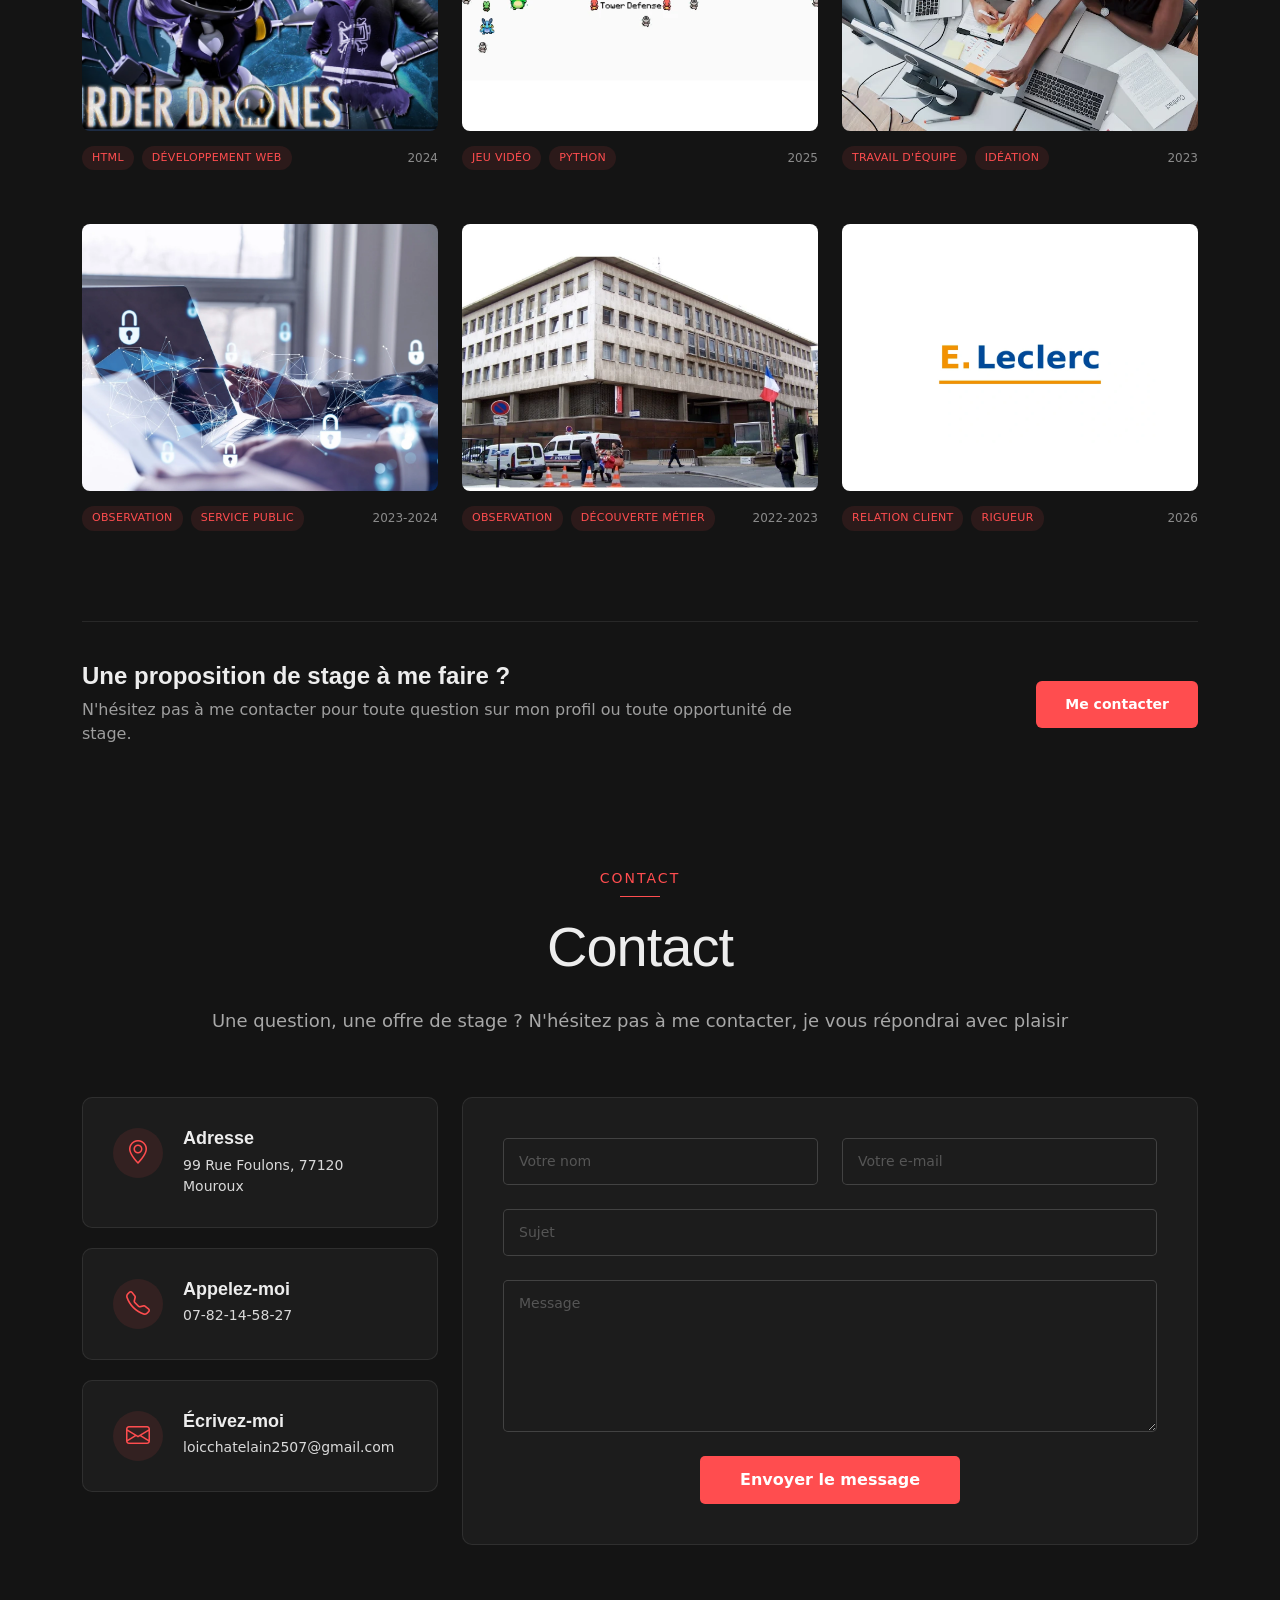
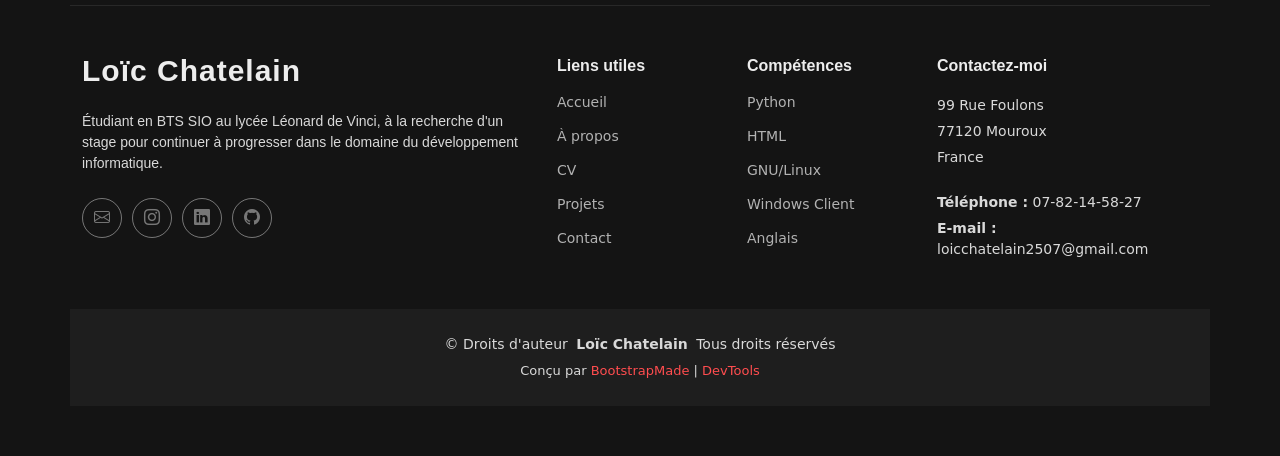
==== commit 2083cc5f: "Add files via upload" ====
--- a/index.html
+++ b/index.html
@@ -74,8 +74,8 @@
             <div class="social-links">
               <a href="mailto:loicchatelain2507@gmail.com"><i class="bi bi-envelope"></i></a>
               <a href="#"><i class="bi bi-instagram"></i></a>
-              <a href="#"><i class="bi bi-linkedin"></i></a>
-              <a href="#"><i class="bi bi-github"></i></a>
+              <a href="https://www.linkedin.com/in/lo%C3%AFc-chatelain-aba5b0439/" target="_blank" rel="noopener noreferrer"><i class="bi bi-linkedin"></i></a>
+              <a href="https://github.com/loicchatelain/loicchatelain.github.io/deployments/github-pages" target="_blank" rel="noopener noreferrer"><i class="bi bi-github"></i></a>
             </div>
           </div>
         </div>
@@ -130,8 +130,8 @@
               <div class="social-connect">
                 <a href="mailto:loicchatelain2507@gmail.com"><i class="bi bi-envelope"></i></a>
                 <a href="#"><i class="bi bi-instagram"></i></a>
-                <a href="#"><i class="bi bi-linkedin"></i></a>
-                <a href="#"><i class="bi bi-github"></i></a>
+                <a href="https://www.linkedin.com/in/lo%C3%AFc-chatelain-aba5b0439/" target="_blank" rel="noopener noreferrer"><i class="bi bi-linkedin"></i></a>
+                <a href="https://github.com/loicchatelain/loicchatelain.github.io/deployments/github-pages" target="_blank" rel="noopener noreferrer"><i class="bi bi-github"></i></a>
               </div>
             </div>
           </div>
@@ -243,10 +243,10 @@
                   <div class="skill-item">
                     <div class="skill-info">
                       <span class="skill-name">Anglais</span>
-                      <span class="skill-percent">60%</span>
+                      <span class="skill-percent">85%</span>
                     </div>
                     <div class="progress">
-                      <div class="progress-bar" role="progressbar" aria-valuenow="60" aria-valuemin="0" aria-valuemax="100"></div>
+                      <div class="progress-bar" role="progressbar" aria-valuenow="85" aria-valuemin="0" aria-valuemax="100"></div>
                     </div>
                   </div>
                 </div>
@@ -699,8 +699,8 @@
           <div class="social-links d-flex mt-4">
             <a href="mailto:loicchatelain2507@gmail.com"><i class="bi bi-envelope"></i></a>
             <a href="#"><i class="bi bi-instagram"></i></a>
-            <a href="#"><i class="bi bi-linkedin"></i></a>
-            <a href="#"><i class="bi bi-github"></i></a>
+            <a href="https://www.linkedin.com/in/lo%C3%AFc-chatelain-aba5b0439/" target="_blank" rel="noopener noreferrer"><i class="bi bi-linkedin"></i></a>
+            <a href="https://github.com/loicchatelain/loicchatelain.github.io/deployments/github-pages" target="_blank" rel="noopener noreferrer"><i class="bi bi-github"></i></a>
           </div>
         </div>
 
--- a/assets/css/main.css
+++ b/assets/css/main.css
@@ -0,0 +1,4253 @@
+/**
+* Template Name: Craftivo
+* Template URL: https://bootstrapmade.com/craftivo-bootstrap-portfolio-template/
+* Updated: Oct 04 2025 with Bootstrap v5.3.8
+* Author: BootstrapMade.com
+* License: https://bootstrapmade.com/license/
+*/
+
+@charset "UTF-8";
+
+/*--------------------------------------------------------------
+# Font & Color Variables
+# Help: https://bootstrapmade.com/color-system/
+--------------------------------------------------------------*/
+/* Fonts */
+:root {
+  --default-font: "Roboto",  system-ui, -apple-system, "Segoe UI", Roboto, "Helvetica Neue", Arial, "Noto Sans", "Liberation Sans", sans-serif, "Apple Color Emoji", "Segoe UI Emoji", "Segoe UI Symbol", "Noto Color Emoji";
+  --heading-font: "Mulish",  sans-serif;
+  --nav-font: "Raleway",  sans-serif;
+}
+
+/* Global Colors - The following color variables are used throughout the website. Updating them here will change the color scheme of the entire website */
+:root { 
+  --background-color: #141414; /* Background color for the entire website, including individual sections */
+  --default-color: #d9d9d9; /* Default color used for the majority of the text content across the entire website */
+  --heading-color: #ededed; /* Color for headings, subheadings and title throughout the website */
+  --accent-color: #ff4d4f; /* Accent color that represents your brand on the website. It's used for buttons, links, and other elements that need to stand out */
+  --surface-color: #1c1c1c; /* The surface color is used as a background of boxed elements within sections, such as cards, icon boxes, or other elements that require a visual separation from the global background. */
+  --contrast-color: #ffffff; /* Contrast color for text, ensuring readability against backgrounds of accent, heading, or default colors. */
+}
+
+/* Nav Menu Colors - The following color variables are used specifically for the navigation menu. They are separate from the global colors to allow for more customization options */
+:root {
+  --nav-color: #d9d9d9;  /* The default color of the main navmenu links */
+  --nav-hover-color: #ff4d4f; /* Applied to main navmenu links when they are hovered over or active */
+  --nav-mobile-background-color: #2e2e2e; /* Used as the background color for mobile navigation menu */
+  --nav-dropdown-background-color: #2e2e2e; /* Used as the background color for dropdown items that appear when hovering over primary navigation items */
+  --nav-dropdown-color: #d9d9d9; /* Used for navigation links of the dropdown items in the navigation menu. */
+  --nav-dropdown-hover-color: #ff4d4f; /* Similar to --nav-hover-color, this color is applied to dropdown navigation links when they are hovered over. */
+}
+
+/* Color Presets - These classes override global colors when applied to any section or element, providing reuse of the sam color scheme. */
+
+.light-background {
+  --background-color: rgba(41, 41, 41, 0.8);
+  --surface-color: #484848;
+}
+
+.dark-background {
+  --background-color: #060606;
+  --default-color: #ffffff;
+  --heading-color: #ffffff;
+  --surface-color: #252525;
+  --contrast-color: #ffffff;
+}
+
+/* Smooth scroll */
+:root {
+  scroll-behavior: smooth;
+}
+
+/*--------------------------------------------------------------
+# General Styling & Shared Classes
+--------------------------------------------------------------*/
+body {
+  color: var(--default-color);
+  background-color: var(--background-color);
+  font-family: var(--default-font);
+}
+
+a {
+  color: var(--accent-color);
+  text-decoration: none;
+  transition: 0.3s;
+}
+
+a:hover {
+  color: color-mix(in srgb, var(--accent-color), transparent 25%);
+  text-decoration: none;
+}
+
+h1,
+h2,
+h3,
+h4,
+h5,
+h6 {
+  color: var(--heading-color);
+  font-family: var(--heading-font);
+}
+
+/* PHP Email Form Messages
+------------------------------*/
+.php-email-form .error-message {
+  display: none;
+  background: #df1529;
+  color: #ffffff;
+  text-align: left;
+  padding: 15px;
+  margin-bottom: 24px;
+  font-weight: 600;
+}
+
+.php-email-form .sent-message {
+  display: none;
+  color: #ffffff;
+  background: #059652;
+  text-align: center;
+  padding: 15px;
+  margin-bottom: 24px;
+  font-weight: 600;
+}
+
+.php-email-form .loading {
+  display: none;
+  background: var(--surface-color);
+  text-align: center;
+  padding: 15px;
+  margin-bottom: 24px;
+}
+
+.php-email-form .loading:before {
+  content: "";
+  display: inline-block;
+  border-radius: 50%;
+  width: 24px;
+  height: 24px;
+  margin: 0 10px -6px 0;
+  border: 3px solid var(--accent-color);
+  border-top-color: var(--surface-color);
+  animation: php-email-form-loading 1s linear infinite;
+}
+
+@keyframes php-email-form-loading {
+  0% {
+    transform: rotate(0deg);
+  }
+
+  100% {
+    transform: rotate(360deg);
+  }
+}
+
+/*--------------------------------------------------------------
+# Global Header
+--------------------------------------------------------------*/
+.header {
+  --heading-color: #ffffff;
+  color: var(--default-color);
+  background-color: var(--background-color);
+  padding: 15px 0;
+  transition: all 0.5s;
+  z-index: 997;
+}
+
+.header .logo {
+  line-height: 1;
+}
+
+.header .logo img {
+  max-height: 36px;
+  margin-right: 8px;
+}
+
+.header .logo h1 {
+  font-size: 30px;
+  margin: 0;
+  font-weight: 400;
+  color: var(--heading-color);
+}
+
+.header .btn-getstarted,
+.header .btn-getstarted:focus {
+  color: var(--contrast-color);
+  background: var(--accent-color);
+  font-size: 14px;
+  padding: 8px 25px;
+  margin: 0 0 0 30px;
+  border-radius: 50px;
+  transition: 0.3s;
+}
+
+.header .btn-getstarted:hover,
+.header .btn-getstarted:focus:hover {
+  color: var(--contrast-color);
+  background: color-mix(in srgb, var(--accent-color), transparent 15%);
+}
+
+@media (max-width: 1200px) {
+  .header .logo {
+    order: 1;
+  }
+
+  .header .btn-getstarted {
+    order: 2;
+    margin: 0 15px 0 0;
+    padding: 6px 15px;
+  }
+
+  .header .navmenu {
+    order: 3;
+  }
+}
+
+.scrolled .header {
+  box-shadow: 0px 0 18px rgba(0, 0, 0, 0.1);
+}
+
+/* Global Header on Scroll
+------------------------------*/
+.scrolled .header {
+  --background-color: rgba(20, 20, 20, 0.8);
+}
+
+/* Index Page Header
+------------------------------*/
+.index-page .header {
+  --background-color: rgba(255, 255, 255, 0);
+}
+
+/* Index Page Header on Scroll
+------------------------------*/
+.index-page.scrolled .header {
+  --background-color: rgba(20, 20, 20, 0.8);
+}
+
+/*--------------------------------------------------------------
+# Navigation Menu
+--------------------------------------------------------------*/
+/* Navmenu - Desktop */
+@media (min-width: 1200px) {
+  .navmenu {
+    padding: 0;
+  }
+
+  .navmenu ul {
+    margin: 0;
+    padding: 0;
+    display: flex;
+    list-style: none;
+    align-items: center;
+  }
+
+  .navmenu li {
+    position: relative;
+  }
+
+  .navmenu a,
+  .navmenu a:focus {
+    color: var(--nav-color);
+    padding: 18px 15px;
+    font-size: 16px;
+    font-family: var(--nav-font);
+    font-weight: 600;
+    display: flex;
+    align-items: center;
+    justify-content: space-between;
+    white-space: nowrap;
+    transition: 0.3s;
+  }
+
+  .navmenu a i,
+  .navmenu a:focus i {
+    font-size: 12px;
+    line-height: 0;
+    margin-left: 5px;
+    transition: 0.3s;
+  }
+
+  .navmenu li:last-child a {
+    padding-right: 0;
+  }
+
+  .navmenu li:hover>a,
+  .navmenu .active,
+  .navmenu .active:focus {
+    color: var(--nav-hover-color);
+  }
+
+  .navmenu .dropdown ul {
+    margin: 0;
+    padding: 10px 0;
+    background: var(--nav-dropdown-background-color);
+    display: block;
+    position: absolute;
+    visibility: hidden;
+    left: 14px;
+    top: 130%;
+    opacity: 0;
+    transition: 0.3s;
+    border-radius: 4px;
+    z-index: 99;
+    box-shadow: 0px 0px 30px rgba(0, 0, 0, 0.1);
+  }
+
+  .navmenu .dropdown ul li {
+    min-width: 200px;
+  }
+
+  .navmenu .dropdown ul a {
+    padding: 10px 20px;
+    font-size: 15px;
+    text-transform: none;
+    color: var(--nav-dropdown-color);
+  }
+
+  .navmenu .dropdown ul a i {
+    font-size: 12px;
+  }
+
+  .navmenu .dropdown ul a:hover,
+  .navmenu .dropdown ul .active:hover,
+  .navmenu .dropdown ul li:hover>a {
+    color: var(--nav-dropdown-hover-color);
+  }
+
+  .navmenu .dropdown:hover>ul {
+    opacity: 1;
+    top: 100%;
+    visibility: visible;
+  }
+
+  .navmenu .dropdown .dropdown ul {
+    top: 0;
+    left: -90%;
+    visibility: hidden;
+  }
+
+  .navmenu .dropdown .dropdown:hover>ul {
+    opacity: 1;
+    top: 0;
+    left: -100%;
+    visibility: visible;
+  }
+}
+
+/* Navmenu - Mobile */
+@media (max-width: 1199px) {
+  .mobile-nav-toggle {
+    color: var(--nav-color);
+    font-size: 28px;
+    line-height: 0;
+    margin-right: 10px;
+    cursor: pointer;
+    transition: color 0.3s;
+  }
+
+  .navmenu {
+    padding: 0;
+    z-index: 9997;
+  }
+
+  .navmenu ul {
+    display: none;
+    list-style: none;
+    position: absolute;
+    inset: 60px 20px 20px 20px;
+    padding: 10px 0;
+    margin: 0;
+    border-radius: 6px;
+    background-color: var(--nav-mobile-background-color);
+    overflow-y: auto;
+    transition: 0.3s;
+    z-index: 9998;
+    box-shadow: 0px 0px 30px rgba(0, 0, 0, 0.1);
+  }
+
+  .navmenu a,
+  .navmenu a:focus {
+    color: var(--nav-dropdown-color);
+    padding: 10px 20px;
+    font-family: var(--nav-font);
+    font-size: 17px;
+    font-weight: 500;
+    display: flex;
+    align-items: center;
+    justify-content: space-between;
+    white-space: nowrap;
+    transition: 0.3s;
+  }
+
+  .navmenu a i,
+  .navmenu a:focus i {
+    font-size: 12px;
+    line-height: 0;
+    margin-left: 5px;
+    width: 30px;
+    height: 30px;
+    display: flex;
+    align-items: center;
+    justify-content: center;
+    border-radius: 50%;
+    transition: 0.3s;
+    background-color: color-mix(in srgb, var(--accent-color), transparent 90%);
+  }
+
+  .navmenu a i:hover,
+  .navmenu a:focus i:hover {
+    background-color: var(--accent-color);
+    color: var(--contrast-color);
+  }
+
+  .navmenu a:hover,
+  .navmenu .active,
+  .navmenu .active:focus {
+    color: var(--nav-dropdown-hover-color);
+  }
+
+  .navmenu .active i,
+  .navmenu .active:focus i {
+    background-color: var(--accent-color);
+    color: var(--contrast-color);
+    transform: rotate(180deg);
+  }
+
+  .navmenu .dropdown ul {
+    position: static;
+    display: none;
+    z-index: 99;
+    padding: 10px 0;
+    margin: 10px 20px;
+    background-color: var(--nav-dropdown-background-color);
+    border: 1px solid color-mix(in srgb, var(--default-color), transparent 90%);
+    box-shadow: none;
+    transition: all 0.5s ease-in-out;
+  }
+
+  .navmenu .dropdown ul ul {
+    background-color: rgba(33, 37, 41, 0.1);
+  }
+
+  .navmenu .dropdown>.dropdown-active {
+    display: block;
+    background-color: rgba(33, 37, 41, 0.03);
+  }
+
+  .mobile-nav-active {
+    overflow: hidden;
+  }
+
+  .mobile-nav-active .mobile-nav-toggle {
+    color: #fff;
+    position: absolute;
+    font-size: 32px;
+    top: 15px;
+    right: 15px;
+    margin-right: 0;
+    z-index: 9999;
+  }
+
+  .mobile-nav-active .navmenu {
+    position: fixed;
+    overflow: hidden;
+    inset: 0;
+    background: rgba(33, 37, 41, 0.8);
+    transition: 0.3s;
+  }
+
+  .mobile-nav-active .navmenu>ul {
+    display: block;
+  }
+}
+
+/*--------------------------------------------------------------
+# Global Footer
+--------------------------------------------------------------*/
+.footer {
+  color: var(--default-color);
+  background-color: var(--background-color);
+  font-size: 14px;
+  padding-bottom: 50px;
+  position: relative;
+}
+
+.footer .footer-top {
+  padding-top: 50px;
+  border-top: 1px solid color-mix(in srgb, var(--default-color), transparent 90%);
+}
+
+.footer .footer-about .logo {
+  line-height: 1;
+  margin-bottom: 25px;
+}
+
+.footer .footer-about .logo img {
+  max-height: 40px;
+  margin-right: 6px;
+}
+
+.footer .footer-about .logo span {
+  color: var(--heading-color);
+  font-size: 30px;
+  font-weight: 700;
+  letter-spacing: 1px;
+  font-family: var(--heading-font);
+}
+
+.footer .footer-about p {
+  font-size: 14px;
+  font-family: var(--heading-font);
+}
+
+.footer .social-links a {
+  display: flex;
+  align-items: center;
+  justify-content: center;
+  width: 40px;
+  height: 40px;
+  border-radius: 50%;
+  border: 1px solid color-mix(in srgb, var(--default-color), transparent 50%);
+  font-size: 16px;
+  color: color-mix(in srgb, var(--default-color), transparent 50%);
+  margin-right: 10px;
+  transition: 0.3s;
+}
+
+.footer .social-links a:hover {
+  color: var(--accent-color);
+  border-color: var(--accent-color);
+}
+
+.footer h4 {
+  font-size: 16px;
+  font-weight: bold;
+  position: relative;
+  padding-bottom: 12px;
+}
+
+.footer .footer-links {
+  margin-bottom: 30px;
+}
+
+.footer .footer-links ul {
+  list-style: none;
+  padding: 0;
+  margin: 0;
+}
+
+.footer .footer-links ul i {
+  padding-right: 2px;
+  font-size: 12px;
+  line-height: 0;
+}
+
+.footer .footer-links ul li {
+  padding: 10px 0;
+  display: flex;
+  align-items: center;
+}
+
+.footer .footer-links ul li:first-child {
+  padding-top: 0;
+}
+
+.footer .footer-links ul a {
+  color: color-mix(in srgb, var(--default-color), transparent 20%);
+  display: inline-block;
+  line-height: 1;
+}
+
+.footer .footer-links ul a:hover {
+  color: var(--accent-color);
+}
+
+.footer .footer-contact p {
+  margin-bottom: 5px;
+}
+
+.footer .copyright {
+  padding-top: 25px;
+  padding-bottom: 25px;
+  background-color: color-mix(in srgb, var(--default-color), transparent 95%);
+}
+
+.footer .copyright p {
+  margin-bottom: 0;
+}
+
+.footer .credits {
+  margin-top: 6px;
+  font-size: 13px;
+}
+
+/*--------------------------------------------------------------
+# Preloader
+--------------------------------------------------------------*/
+#preloader {
+  position: fixed;
+  inset: 0;
+  z-index: 999999;
+  overflow: hidden;
+  background: var(--background-color);
+  transition: all 0.6s ease-out;
+}
+
+#preloader:before {
+  content: "";
+  position: fixed;
+  top: calc(50% - 30px);
+  left: calc(50% - 30px);
+  border: 6px solid #ffffff;
+  border-color: var(--accent-color) transparent var(--accent-color) transparent;
+  border-radius: 50%;
+  width: 60px;
+  height: 60px;
+  animation: animate-preloader 1.5s linear infinite;
+}
+
+@keyframes animate-preloader {
+  0% {
+    transform: rotate(0deg);
+  }
+
+  100% {
+    transform: rotate(360deg);
+  }
+}
+
+/*--------------------------------------------------------------
+# Scroll Top Button
+--------------------------------------------------------------*/
+.scroll-top {
+  position: fixed;
+  visibility: hidden;
+  opacity: 0;
+  right: 15px;
+  bottom: 15px;
+  z-index: 99999;
+  background-color: var(--accent-color);
+  width: 40px;
+  height: 40px;
+  border-radius: 4px;
+  transition: all 0.4s;
+}
+
+.scroll-top i {
+  font-size: 24px;
+  color: var(--contrast-color);
+  line-height: 0;
+}
+
+.scroll-top:hover {
+  background-color: color-mix(in srgb, var(--accent-color), transparent 20%);
+  color: var(--contrast-color);
+}
+
+.scroll-top.active {
+  visibility: visible;
+  opacity: 1;
+}
+
+/*--------------------------------------------------------------
+# Disable aos animation delay on mobile devices
+--------------------------------------------------------------*/
+@media screen and (max-width: 768px) {
+  [data-aos-delay] {
+    transition-delay: 0 !important;
+  }
+}
+
+/*--------------------------------------------------------------
+# Global Page Titles & Breadcrumbs
+--------------------------------------------------------------*/
+.page-title {
+  color: var(--default-color);
+  background-color: var(--background-color);
+  padding: 20px 0;
+  position: relative;
+}
+
+.page-title h1 {
+  font-size: 28px;
+  font-weight: 700;
+  margin: 0;
+}
+
+.page-title .breadcrumbs ol {
+  display: flex;
+  flex-wrap: wrap;
+  list-style: none;
+  padding: 0 0 10px 0;
+  margin: 0;
+  font-size: 14px;
+  font-weight: 400;
+}
+
+.page-title .breadcrumbs ol li+li {
+  padding-left: 10px;
+}
+
+.page-title .breadcrumbs ol li+li::before {
+  content: "/";
+  display: inline-block;
+  padding-right: 10px;
+  color: color-mix(in srgb, var(--default-color), transparent 70%);
+}
+
+/*--------------------------------------------------------------
+# Global Sections
+--------------------------------------------------------------*/
+section,
+.section {
+  color: var(--default-color);
+  background-color: var(--background-color);
+  padding: 60px 0;
+  scroll-margin-top: 90px;
+  overflow: clip;
+}
+
+@media (max-width: 1199px) {
+
+  section,
+  .section {
+    scroll-margin-top: 66px;
+  }
+}
+
+/*--------------------------------------------------------------
+# Global Section Titles
+--------------------------------------------------------------*/
+.section-title {
+  text-align: center;
+  padding-bottom: 60px;
+  position: relative;
+}
+
+.section-title h2 {
+  font-size: 3.5rem;
+  font-weight: 300;
+  line-height: 1.2;
+  color: var(--heading-color);
+  margin-bottom: 1.5rem;
+  letter-spacing: -1px;
+}
+
+@media (max-width: 768px) {
+  .section-title h2 {
+    font-size: 2.5rem;
+  }
+}
+
+.section-title .subtitle {
+  display: inline-block;
+  font-size: 0.875rem;
+  font-weight: 400;
+  color: var(--accent-color);
+  text-transform: uppercase;
+  letter-spacing: 2px;
+  margin-bottom: 1.5rem;
+  position: relative;
+}
+
+.section-title .subtitle::after {
+  content: "";
+  position: absolute;
+  bottom: -8px;
+  left: 50%;
+  transform: translateX(-50%);
+  width: 40px;
+  height: 1px;
+  background: var(--accent-color);
+}
+
+.section-title p {
+  font-size: 1.125rem;
+  line-height: 1.8;
+  color: color-mix(in srgb, var(--default-color), transparent 25%);
+  max-width: 900px;
+  margin: 0 auto;
+  text-wrap: balance;
+}
+
+/*--------------------------------------------------------------
+# Hero Section
+--------------------------------------------------------------*/
+.hero {
+  padding-top: 80px;
+  min-height: 100vh;
+  position: relative;
+  display: flex;
+  align-items: center;
+  justify-content: center;
+  overflow: hidden;
+  padding-bottom: 80px;
+}
+
+.hero img {
+  position: absolute;
+  inset: 0;
+  display: block;
+  width: 100%;
+  height: 100%;
+  object-fit: cover;
+  z-index: 1;
+}
+
+.hero:before {
+  content: "";
+  background: color-mix(in srgb, var(--background-color), transparent 30%);
+  position: absolute;
+  inset: 0;
+  z-index: 2;
+  border-radius: 0;
+}
+
+.hero .container {
+  position: relative;
+  z-index: 3;
+}
+
+.hero h2 {
+  margin: 0;
+  font-size: 48px;
+  font-weight: 700;
+}
+
+.hero p {
+  margin: 10px 0 0 0;
+  font-size: 24px;
+  color: color-mix(in srgb, var(--default-color), transparent 20%);
+}
+
+.hero p span {
+  color: var(--accent-color);
+  letter-spacing: 1px;
+  border-bottom: 2px solid var(--accent-color);
+}
+
+.hero .social-links {
+  margin-top: 30px;
+  display: flex;
+  justify-content: center;
+  gap: 15px;
+}
+
+.hero .social-links a {
+  display: flex;
+  align-items: center;
+  justify-content: center;
+  width: 50px;
+  height: 50px;
+  border-radius: 50%;
+  background: color-mix(in srgb, var(--default-color), transparent 92%);
+  color: var(--default-color);
+  font-size: 20px;
+  transition: 0.3s;
+}
+
+.hero .social-links a:hover {
+  background: var(--accent-color);
+  color: var(--contrast-color);
+  transform: translateY(-3px);
+}
+
+@media (max-width: 768px) {
+  .hero h2 {
+    font-size: 32px;
+  }
+
+  .hero p {
+    font-size: 20px;
+  }
+}
+
+/*--------------------------------------------------------------
+# About Section
+--------------------------------------------------------------*/
+.about {
+  overflow: hidden;
+  position: relative;
+}
+
+.about::before {
+  content: "";
+  position: absolute;
+  top: -50%;
+  right: -20%;
+  width: 800px;
+  height: 800px;
+  background: radial-gradient(circle, color-mix(in srgb, var(--accent-color), transparent 85%) 0%, transparent 70%);
+  border-radius: 50%;
+  z-index: 0;
+  pointer-events: none;
+}
+
+.about .container {
+  position: relative;
+  z-index: 1;
+}
+
+.about .profile-card {
+  background: var(--surface-color);
+  border-radius: 24px;
+  padding: 40px;
+  box-shadow: 0 8px 30px rgba(0, 0, 0, 0.08);
+  position: sticky;
+  top: 100px;
+}
+
+.about .profile-card .profile-header {
+  text-align: center;
+  padding-bottom: 30px;
+  border-bottom: 1px solid color-mix(in srgb, var(--default-color), transparent 90%);
+}
+
+.about .profile-card .profile-header .profile-avatar {
+  width: 140px;
+  height: 140px;
+  margin: 0 auto 24px;
+  position: relative;
+  border-radius: 50%;
+  padding: 6px;
+  background: linear-gradient(135deg, var(--accent-color), color-mix(in srgb, var(--accent-color), #ff6b9d 50%));
+}
+
+.about .profile-card .profile-header .profile-avatar img {
+  width: 100%;
+  height: 100%;
+  object-fit: cover;
+  border-radius: 50%;
+  border: 4px solid var(--surface-color);
+}
+
+.about .profile-card .profile-header .profile-avatar .status-indicator {
+  position: absolute;
+  bottom: 8px;
+  right: 8px;
+  width: 24px;
+  height: 24px;
+  background: #10b981;
+  border: 4px solid var(--surface-color);
+  border-radius: 50%;
+  animation: pulse 2s infinite;
+}
+
+.about .profile-card .profile-header h3 {
+  font-size: 24px;
+  font-weight: 700;
+  margin-bottom: 8px;
+  color: var(--heading-color);
+}
+
+.about .profile-card .profile-header .role {
+  display: inline-block;
+  font-size: 15px;
+  color: var(--accent-color);
+  font-weight: 500;
+  margin-bottom: 16px;
+}
+
+.about .profile-card .profile-header .rating {
+  display: flex;
+  align-items: center;
+  justify-content: center;
+  gap: 4px;
+  margin-top: 12px;
+}
+
+.about .profile-card .profile-header .rating i {
+  color: #fbbf24;
+  font-size: 16px;
+}
+
+.about .profile-card .profile-header .rating span {
+  margin-left: 8px;
+  font-weight: 600;
+  color: var(--default-color);
+  font-size: 15px;
+}
+
+.about .profile-card .profile-stats {
+  display: grid;
+  grid-template-columns: repeat(3, 1fr);
+  gap: 20px;
+  padding: 30px 0;
+  border-bottom: 1px solid color-mix(in srgb, var(--default-color), transparent 90%);
+}
+
+.about .profile-card .profile-stats .stat-item {
+  text-align: center;
+}
+
+.about .profile-card .profile-stats .stat-item h4 {
+  font-size: 28px;
+  font-weight: 700;
+  color: var(--accent-color);
+  margin-bottom: 6px;
+}
+
+.about .profile-card .profile-stats .stat-item h4.stat-value-compact {
+  font-size: 17px;
+  white-space: nowrap;
+  line-height: 28px;
+}
+
+.about .profile-card .profile-stats .stat-item p {
+  font-size: 13px;
+  color: color-mix(in srgb, var(--default-color), transparent 30%);
+  text-transform: uppercase;
+  letter-spacing: 0.5px;
+  margin: 0;
+}
+
+.about .profile-card .profile-actions {
+  display: flex;
+  flex-direction: column;
+  gap: 12px;
+  padding: 30px 0;
+  border-bottom: 1px solid color-mix(in srgb, var(--default-color), transparent 90%);
+}
+
+.about .profile-card .profile-actions a {
+  display: flex;
+  align-items: center;
+  justify-content: center;
+  gap: 10px;
+  padding: 14px 24px;
+  border-radius: 12px;
+  font-weight: 600;
+  font-size: 15px;
+  text-decoration: none;
+  transition: all 0.3s ease;
+}
+
+.about .profile-card .profile-actions a.btn-primary {
+  background: var(--accent-color);
+  color: var(--contrast-color);
+}
+
+.about .profile-card .profile-actions a.btn-primary:hover {
+  background: color-mix(in srgb, var(--accent-color), #000 15%);
+  transform: translateY(-2px);
+  box-shadow: 0 6px 20px rgba(0, 0, 0, 0.15);
+}
+
+.about .profile-card .profile-actions a.btn-secondary {
+  background: color-mix(in srgb, var(--accent-color), transparent 90%);
+  color: var(--accent-color);
+}
+
+.about .profile-card .profile-actions a.btn-secondary:hover {
+  background: color-mix(in srgb, var(--accent-color), transparent 85%);
+}
+
+.about .profile-card .profile-actions a i {
+  font-size: 18px;
+}
+
+.about .profile-card .social-connect {
+  display: flex;
+  justify-content: center;
+  gap: 12px;
+  padding-top: 30px;
+}
+
+.about .profile-card .social-connect a {
+  width: 44px;
+  height: 44px;
+  display: flex;
+  align-items: center;
+  justify-content: center;
+  background: color-mix(in srgb, var(--default-color), transparent 94%);
+  border-radius: 12px;
+  color: var(--default-color);
+  font-size: 18px;
+  transition: all 0.3s ease;
+}
+
+.about .profile-card .social-connect a:hover {
+  background: var(--accent-color);
+  color: var(--contrast-color);
+  transform: translateY(-3px);
+}
+
+.about .content-wrapper .bio-section {
+  margin-bottom: 50px;
+}
+
+.about .content-wrapper .bio-section .section-tag {
+  display: inline-block;
+  padding: 6px 16px;
+  background: color-mix(in srgb, var(--accent-color), transparent 90%);
+  color: var(--accent-color);
+  border-radius: 20px;
+  font-size: 13px;
+  font-weight: 600;
+  text-transform: uppercase;
+  letter-spacing: 0.5px;
+  margin-bottom: 16px;
+}
+
+.about .content-wrapper .bio-section h2 {
+  font-size: 36px;
+  font-weight: 700;
+  color: var(--heading-color);
+  margin-bottom: 24px;
+  line-height: 1.2;
+}
+
+.about .content-wrapper .bio-section p {
+  font-size: 16px;
+  line-height: 1.8;
+  color: var(--default-color);
+  margin-bottom: 16px;
+}
+
+.about .content-wrapper .bio-section p:last-child {
+  margin-bottom: 0;
+}
+
+.about .content-wrapper .details-grid {
+  display: grid;
+  grid-template-columns: repeat(2, 1fr);
+  gap: 24px;
+  margin-bottom: 50px;
+}
+
+.about .content-wrapper .details-grid .detail-item {
+  display: flex;
+  align-items: center;
+  gap: 16px;
+  padding: 24px;
+  background: var(--surface-color);
+  border-radius: 16px;
+  border: 1px solid color-mix(in srgb, var(--default-color), transparent 92%);
+  transition: all 0.3s ease;
+}
+
+.about .content-wrapper .details-grid .detail-item:hover {
+  border-color: var(--accent-color);
+  transform: translateY(-3px);
+  box-shadow: 0 8px 24px rgba(0, 0, 0, 0.08);
+}
+
+.about .content-wrapper .details-grid .detail-item i {
+  font-size: 28px;
+  color: var(--accent-color);
+  flex-shrink: 0;
+}
+
+.about .content-wrapper .details-grid .detail-item .detail-content span {
+  display: block;
+  font-size: 13px;
+  color: color-mix(in srgb, var(--default-color), transparent 40%);
+  text-transform: uppercase;
+  letter-spacing: 0.5px;
+  margin-bottom: 4px;
+}
+
+.about .content-wrapper .details-grid .detail-item .detail-content strong {
+  display: block;
+  font-size: 16px;
+  color: var(--heading-color);
+  font-weight: 600;
+}
+
+.about .content-wrapper .skills-showcase .section-tag {
+  display: inline-block;
+  padding: 6px 16px;
+  background: color-mix(in srgb, var(--accent-color), transparent 90%);
+  color: var(--accent-color);
+  border-radius: 20px;
+  font-size: 13px;
+  font-weight: 600;
+  text-transform: uppercase;
+  letter-spacing: 0.5px;
+  margin-bottom: 16px;
+}
+
+.about .content-wrapper .skills-showcase h3 {
+  font-size: 28px;
+  font-weight: 700;
+  color: var(--heading-color);
+  margin-bottom: 32px;
+}
+
+.about .content-wrapper .skills-showcase .skills-list .skill-item {
+  margin-bottom: 28px;
+}
+
+.about .content-wrapper .skills-showcase .skills-list .skill-item .skill-info {
+  display: flex;
+  justify-content: space-between;
+  align-items: center;
+  margin-bottom: 10px;
+}
+
+.about .content-wrapper .skills-showcase .skills-list .skill-item .skill-info .skill-name {
+  font-size: 15px;
+  font-weight: 600;
+  color: var(--heading-color);
+}
+
+.about .content-wrapper .skills-showcase .skills-list .skill-item .skill-info .skill-percent {
+  font-size: 15px;
+  font-weight: 700;
+  color: var(--accent-color);
+}
+
+.about .content-wrapper .skills-showcase .skills-list .skill-item .progress {
+  height: 10px;
+  border-radius: 10px;
+  background: color-mix(in srgb, var(--default-color), transparent 94%);
+  overflow: hidden;
+}
+
+.about .content-wrapper .skills-showcase .skills-list .skill-item .progress .progress-bar {
+  width: 0;
+  height: 100%;
+  background: linear-gradient(90deg, var(--accent-color), color-mix(in srgb, var(--accent-color), #ff6b9d 50%));
+  border-radius: 10px;
+  transition: width 1.5s cubic-bezier(0.65, 0, 0.35, 1);
+  position: relative;
+}
+
+.about .content-wrapper .skills-showcase .skills-list .skill-item .progress .progress-bar::after {
+  content: "";
+  position: absolute;
+  top: 0;
+  left: 0;
+  right: 0;
+  bottom: 0;
+  background: linear-gradient(90deg, transparent, rgba(255, 255, 255, 0.4), transparent);
+  animation: shimmer 2s infinite;
+}
+
+@keyframes pulse {
+
+  0%,
+  100% {
+    opacity: 1;
+  }
+
+  50% {
+    opacity: 0.6;
+  }
+}
+
+@keyframes shimmer {
+  0% {
+    transform: translateX(-100%);
+  }
+
+  100% {
+    transform: translateX(100%);
+  }
+}
+
+@media (max-width: 992px) {
+  .about .profile-card {
+    position: static;
+    margin-bottom: 40px;
+  }
+
+  .about .content-wrapper .bio-section h2 {
+    font-size: 30px;
+  }
+
+  .about .content-wrapper .details-grid {
+    grid-template-columns: 1fr;
+  }
+
+  .about .content-wrapper .skills-showcase h3 {
+    font-size: 24px;
+  }
+}
+
+@media (max-width: 576px) {
+  .about .profile-card {
+    padding: 30px 20px;
+  }
+
+  .about .profile-card .profile-header .profile-avatar {
+    width: 120px;
+    height: 120px;
+  }
+
+  .about .profile-card .profile-stats {
+    grid-template-columns: repeat(3, 1fr);
+    gap: 16px;
+  }
+
+  .about .profile-card .profile-stats .stat-item h4 {
+    font-size: 24px;
+  }
+
+  .about .content-wrapper .bio-section h2 {
+    font-size: 26px;
+  }
+
+  .about .content-wrapper .details-grid .detail-item {
+    padding: 18px;
+  }
+
+  .about .content-wrapper .details-grid .detail-item i {
+    font-size: 24px;
+  }
+}
+
+/*--------------------------------------------------------------
+# Resume Section
+--------------------------------------------------------------*/
+.resume .section-header {
+  margin-bottom: 2.5rem;
+}
+
+.resume .section-header .header-content .section-badge {
+  display: inline-block;
+  background: linear-gradient(135deg, var(--accent-color), color-mix(in srgb, var(--accent-color), #6c5ce7 20%));
+  color: var(--contrast-color);
+  padding: 0.5rem 1.2rem;
+  border-radius: 25px;
+  font-size: 0.85rem;
+  font-weight: 600;
+  text-transform: uppercase;
+  letter-spacing: 0.1em;
+  margin-bottom: 1rem;
+}
+
+.resume .section-header .header-content h2 {
+  font-size: 2.2rem;
+  font-weight: 700;
+  color: var(--heading-color);
+  margin-bottom: 1rem;
+  line-height: 1.2;
+  letter-spacing: -0.02em;
+}
+
+.resume .section-header .header-content p {
+  font-size: 1rem;
+  line-height: 1.7;
+  color: color-mix(in srgb, var(--default-color), transparent 35%);
+  margin: 0;
+}
+
+.resume .experience-section .experience-cards {
+  display: flex;
+  flex-direction: column;
+  gap: 1.5rem;
+}
+
+.resume .experience-section .experience-cards .exp-card {
+  background: var(--surface-color);
+  border-radius: 16px;
+  padding: 2rem;
+  border: 2px solid color-mix(in srgb, var(--default-color), transparent 95%);
+  transition: all 0.3s ease;
+  position: relative;
+  overflow: hidden;
+}
+
+.resume .experience-section .experience-cards .exp-card::before {
+  content: "";
+  position: absolute;
+  top: 0;
+  left: 0;
+  right: 0;
+  height: 4px;
+  background: linear-gradient(90deg, transparent, var(--accent-color), transparent);
+  transform: translateX(-100%);
+  transition: transform 0.3s ease;
+}
+
+.resume .experience-section .experience-cards .exp-card:hover {
+  transform: translateY(-5px);
+  border-color: color-mix(in srgb, var(--accent-color), transparent 80%);
+  box-shadow: 0 15px 45px color-mix(in srgb, var(--default-color), transparent 85%);
+}
+
+.resume .experience-section .experience-cards .exp-card:hover::before {
+  transform: translateX(0);
+}
+
+.resume .experience-section .experience-cards .exp-card.featured {
+  border-color: color-mix(in srgb, var(--accent-color), transparent 70%);
+  background: linear-gradient(135deg, var(--surface-color), color-mix(in srgb, var(--accent-color), transparent 95%));
+}
+
+.resume .experience-section .experience-cards .exp-card.featured::before {
+  background: linear-gradient(90deg, var(--accent-color), color-mix(in srgb, var(--accent-color), #6c5ce7 20%), var(--accent-color));
+}
+
+.resume .experience-section .experience-cards .exp-card .card-header {
+  display: flex;
+  justify-content: space-between;
+  align-items: center;
+  margin-bottom: 1.5rem;
+}
+
+.resume .experience-section .experience-cards .exp-card .card-header .company-logo {
+  width: 50px;
+  height: 50px;
+  background: linear-gradient(135deg, var(--accent-color), color-mix(in srgb, var(--accent-color), #6c5ce7 20%));
+  border-radius: 12px;
+  display: flex;
+  align-items: center;
+  justify-content: center;
+}
+
+.resume .experience-section .experience-cards .exp-card .card-header .company-logo i {
+  font-size: 1.3rem;
+  color: var(--contrast-color);
+}
+
+.resume .experience-section .experience-cards .exp-card .card-header .period-badge {
+  background: color-mix(in srgb, var(--accent-color), transparent 85%);
+  color: var(--accent-color);
+  padding: 0.4rem 1rem;
+  border-radius: 20px;
+  font-size: 0.8rem;
+  font-weight: 600;
+  text-transform: uppercase;
+  letter-spacing: 0.05em;
+}
+
+.resume .experience-section .experience-cards .exp-card .card-body h3 {
+  font-size: 1.4rem;
+  font-weight: 600;
+  color: var(--heading-color);
+  margin-bottom: 0.5rem;
+  letter-spacing: -0.01em;
+}
+
+.resume .experience-section .experience-cards .exp-card .card-body .company-name {
+  font-size: 1rem;
+  color: color-mix(in srgb, var(--default-color), transparent 25%);
+  font-weight: 500;
+  margin-bottom: 0.3rem;
+}
+
+.resume .experience-section .experience-cards .exp-card .card-body .duration {
+  display: inline-block;
+  font-size: 0.9rem;
+  color: var(--accent-color);
+  font-weight: 600;
+  background: color-mix(in srgb, var(--accent-color), transparent 90%);
+  padding: 0.2rem 0.8rem;
+  border-radius: 12px;
+  margin-bottom: 1rem;
+}
+
+.resume .experience-section .experience-cards .exp-card .card-body .description {
+  font-size: 0.95rem;
+  line-height: 1.6;
+  color: color-mix(in srgb, var(--default-color), transparent 35%);
+  margin-bottom: 1.5rem;
+}
+
+.resume .experience-section .experience-cards .exp-card .card-body .skills-tags {
+  display: flex;
+  flex-wrap: wrap;
+  gap: 0.5rem;
+}
+
+.resume .experience-section .experience-cards .exp-card .card-body .skills-tags .skill-tag {
+  background: color-mix(in srgb, var(--accent-color), transparent 92%);
+  color: var(--accent-color);
+  padding: 0.3rem 0.8rem;
+  border-radius: 15px;
+  font-size: 0.8rem;
+  font-weight: 500;
+  border: 1px solid color-mix(in srgb, var(--accent-color), transparent 85%);
+}
+
+.resume .education-section .education-timeline .timeline-track {
+  position: relative;
+  padding-left: 2.5rem;
+}
+
+.resume .education-section .education-timeline .timeline-track::before {
+  content: "";
+  position: absolute;
+  left: 10px;
+  top: 0;
+  bottom: 0;
+  width: 2px;
+  background: linear-gradient(180deg, var(--accent-color), color-mix(in srgb, var(--accent-color), transparent 50%));
+}
+
+.resume .education-section .education-timeline .timeline-track .timeline-item {
+  position: relative;
+  margin-bottom: 3rem;
+}
+
+.resume .education-section .education-timeline .timeline-track .timeline-item:last-child {
+  margin-bottom: 0;
+}
+
+.resume .education-section .education-timeline .timeline-track .timeline-item .timeline-marker {
+  position: absolute;
+  left: -3.5rem;
+  top: 0;
+  width: 50px;
+  height: 50px;
+  background: linear-gradient(135deg, var(--accent-color), color-mix(in srgb, var(--accent-color), #6c5ce7 20%));
+  border-radius: 50%;
+  display: flex;
+  align-items: center;
+  justify-content: center;
+  border: 4px solid var(--background-color);
+  box-shadow: 0 0 0 3px color-mix(in srgb, var(--accent-color), transparent 80%);
+}
+
+.resume .education-section .education-timeline .timeline-track .timeline-item .timeline-marker i {
+  font-size: 1.2rem;
+  color: var(--contrast-color);
+}
+
+.resume .education-section .education-timeline .timeline-track .timeline-item .timeline-content {
+  background: var(--surface-color);
+  padding: 1.8rem;
+  border-radius: 12px;
+  border: 1px solid color-mix(in srgb, var(--default-color), transparent 95%);
+  transition: all 0.3s ease;
+}
+
+.resume .education-section .education-timeline .timeline-track .timeline-item .timeline-content:hover {
+  transform: translateX(5px);
+  border-color: color-mix(in srgb, var(--accent-color), transparent 80%);
+  box-shadow: 0 10px 30px color-mix(in srgb, var(--default-color), transparent 90%);
+}
+
+.resume .education-section .education-timeline .timeline-track .timeline-item .timeline-content .education-meta {
+  display: flex;
+  justify-content: space-between;
+  align-items: center;
+  margin-bottom: 1rem;
+}
+
+.resume .education-section .education-timeline .timeline-track .timeline-item .timeline-content .education-meta .year-range {
+  font-size: 0.9rem;
+  color: var(--accent-color);
+  font-weight: 600;
+  background: color-mix(in srgb, var(--accent-color), transparent 90%);
+  padding: 0.3rem 0.8rem;
+  border-radius: 15px;
+}
+
+.resume .education-section .education-timeline .timeline-track .timeline-item .timeline-content .education-meta .degree-level {
+  font-size: 0.8rem;
+  color: color-mix(in srgb, var(--default-color), transparent 40%);
+  text-transform: uppercase;
+  font-weight: 600;
+  letter-spacing: 0.1em;
+}
+
+.resume .education-section .education-timeline .timeline-track .timeline-item .timeline-content h4 {
+  font-size: 1.3rem;
+  font-weight: 600;
+  color: var(--heading-color);
+  margin-bottom: 0.5rem;
+  letter-spacing: -0.01em;
+}
+
+.resume .education-section .education-timeline .timeline-track .timeline-item .timeline-content .institution {
+  font-size: 1rem;
+  color: color-mix(in srgb, var(--default-color), transparent 25%);
+  font-weight: 500;
+  margin-bottom: 1rem;
+}
+
+.resume .education-section .education-timeline .timeline-track .timeline-item .timeline-content .description {
+  font-size: 0.95rem;
+  line-height: 1.6;
+  color: color-mix(in srgb, var(--default-color), transparent 35%);
+  margin-bottom: 1.2rem;
+}
+
+.resume .education-section .education-timeline .timeline-track .timeline-item .timeline-content .achievement {
+  display: flex;
+  align-items: center;
+  gap: 0.5rem;
+  background: color-mix(in srgb, var(--accent-color), transparent 92%);
+  padding: 0.6rem 1rem;
+  border-radius: 8px;
+  border-left: 3px solid var(--accent-color);
+}
+
+.resume .education-section .education-timeline .timeline-track .timeline-item .timeline-content .achievement i {
+  color: var(--accent-color);
+  font-size: 1rem;
+}
+
+.resume .education-section .education-timeline .timeline-track .timeline-item .timeline-content .achievement span {
+  font-size: 0.9rem;
+  font-weight: 600;
+  color: var(--accent-color);
+}
+
+.resume .education-section .education-timeline .timeline-track .timeline-item .timeline-content .certifications-list .cert-item {
+  display: flex;
+  justify-content: space-between;
+  align-items: center;
+  padding: 0.8rem 0;
+  border-bottom: 1px solid color-mix(in srgb, var(--default-color), transparent 95%);
+}
+
+.resume .education-section .education-timeline .timeline-track .timeline-item .timeline-content .certifications-list .cert-item:last-child {
+  border-bottom: none;
+}
+
+.resume .education-section .education-timeline .timeline-track .timeline-item .timeline-content .certifications-list .cert-item .cert-name {
+  font-size: 0.9rem;
+  color: var(--heading-color);
+  font-weight: 500;
+}
+
+.resume .education-section .education-timeline .timeline-track .timeline-item .timeline-content .certifications-list .cert-item .cert-year {
+  font-size: 0.8rem;
+  color: var(--accent-color);
+  font-weight: 600;
+  background: color-mix(in srgb, var(--accent-color), transparent 90%);
+  padding: 0.2rem 0.6rem;
+  border-radius: 10px;
+}
+
+@media (max-width: 992px) {
+  .resume .section-header {
+    margin-bottom: 2rem;
+  }
+
+  .resume .section-header .header-content h2 {
+    font-size: 2rem;
+  }
+
+  .resume .experience-section {
+    margin-bottom: 3rem;
+  }
+
+  .resume .education-timeline .timeline-track .timeline-item .timeline-marker {
+    width: 45px;
+    height: 45px;
+  }
+}
+
+@media (max-width: 768px) {
+  .resume .section-header .header-content {
+    text-align: center;
+  }
+
+  .resume .section-header .header-content h2 {
+    font-size: 1.8rem;
+  }
+
+  .resume .experience-section .experience-cards .exp-card {
+    padding: 1.5rem;
+  }
+
+  .resume .experience-section .experience-cards .exp-card .card-header .company-logo {
+    width: 45px;
+    height: 45px;
+  }
+
+  .resume .experience-section .experience-cards .exp-card .card-header .company-logo i {
+    font-size: 1.2rem;
+  }
+
+  .resume .education-section .education-timeline .timeline-track {
+    padding-left: 2rem;
+  }
+
+  .resume .education-section .education-timeline .timeline-track::before {
+    left: 20px;
+  }
+
+  .resume .education-section .education-timeline .timeline-track .timeline-item .timeline-marker {
+    left: -2.3rem;
+    width: 40px;
+    height: 40px;
+  }
+
+  .resume .education-section .education-timeline .timeline-track .timeline-item .timeline-marker i {
+    font-size: 1rem;
+  }
+
+  .resume .education-section .education-timeline .timeline-track .timeline-item .timeline-content {
+    padding: 1.5rem;
+  }
+}
+
+@media (max-width: 576px) {
+  .resume .section-header .header-content .section-badge {
+    font-size: 0.8rem;
+    padding: 0.4rem 1rem;
+  }
+
+  .resume .section-header .header-content h2 {
+    font-size: 1.6rem;
+  }
+
+  .resume .experience-section .experience-cards .exp-card {
+    padding: 1.2rem;
+  }
+
+  .resume .experience-section .experience-cards .exp-card .card-header {
+    flex-direction: column;
+    gap: 1rem;
+    text-align: center;
+  }
+
+  .resume .education-section .education-timeline .timeline-track .timeline-item .timeline-content {
+    padding: 1.2rem;
+  }
+
+  .resume .education-section .education-timeline .timeline-track .timeline-item .timeline-content .education-meta {
+    flex-direction: column;
+    gap: 0.5rem;
+    align-items: flex-start;
+  }
+
+  .resume .education-section .education-timeline .timeline-track .timeline-item .timeline-content .certifications-list .cert-item {
+    flex-direction: column;
+    align-items: flex-start;
+    gap: 0.3rem;
+  }
+}
+
+/*--------------------------------------------------------------
+# Services Section
+--------------------------------------------------------------*/
+.services .service-item {
+  background: var(--surface-color);
+  border: 2px solid color-mix(in srgb, var(--default-color), transparent 90%);
+  border-radius: 16px;
+  padding: 35px 25px;
+  text-align: center;
+  height: 100%;
+  transition: all 0.3s ease;
+  position: relative;
+  overflow: hidden;
+}
+
+.services .service-item::before {
+  content: "";
+  position: absolute;
+  top: 0;
+  left: 0;
+  width: 100%;
+  height: 4px;
+  background: linear-gradient(90deg, var(--accent-color), color-mix(in srgb, var(--accent-color), transparent 50%));
+  transform: scaleX(0);
+  transform-origin: left;
+  transition: transform 0.3s ease;
+}
+
+.services .service-item:hover {
+  border-color: var(--accent-color);
+  transform: translateY(-5px);
+  box-shadow: 0 15px 35px rgba(0, 0, 0, 0.1);
+}
+
+.services .service-item:hover::before {
+  transform: scaleX(1);
+}
+
+.services .service-item:hover .icon-wrapper {
+  background: var(--accent-color);
+  color: var(--contrast-color);
+  transform: rotate(5deg) scale(1.05);
+}
+
+.services .service-item:hover .read-more {
+  color: var(--accent-color);
+}
+
+.services .service-item:hover .read-more i {
+  transform: translateX(5px);
+}
+
+.services .service-item.featured {
+  border-color: var(--accent-color);
+  box-shadow: 0 10px 30px rgba(54, 144, 231, 0.15);
+}
+
+.services .service-item.featured::before {
+  transform: scaleX(1);
+}
+
+.services .featured-tag {
+  position: absolute;
+  top: 15px;
+  right: -30px;
+  background: var(--accent-color);
+  color: var(--contrast-color);
+  padding: 5px 35px;
+  font-size: 11px;
+  font-weight: 700;
+  text-transform: uppercase;
+  letter-spacing: 1px;
+  transform: rotate(45deg);
+  box-shadow: 0 3px 10px rgba(54, 144, 231, 0.3);
+}
+
+.services .icon-wrapper {
+  width: 70px;
+  height: 70px;
+  margin: 0 auto 20px;
+  background: color-mix(in srgb, var(--accent-color), transparent 90%);
+  color: var(--accent-color);
+  border-radius: 12px;
+  display: flex;
+  align-items: center;
+  justify-content: center;
+  transition: all 0.3s ease;
+}
+
+.services .icon-wrapper i {
+  font-size: 32px;
+}
+
+.services h4 {
+  font-size: 20px;
+  font-weight: 700;
+  margin-bottom: 12px;
+  color: var(--heading-color);
+}
+
+.services p {
+  font-size: 14px;
+  line-height: 1.6;
+  color: color-mix(in srgb, var(--default-color), transparent 25%);
+  margin-bottom: 20px;
+}
+
+.services .read-more {
+  display: inline-flex;
+  align-items: center;
+  gap: 6px;
+  color: var(--heading-color);
+  font-weight: 600;
+  font-size: 14px;
+  text-decoration: none;
+  transition: all 0.3s ease;
+}
+
+.services .read-more i {
+  font-size: 14px;
+  transition: transform 0.3s ease;
+}
+
+.services .cta-box {
+  background: linear-gradient(135deg, var(--accent-color), color-mix(in srgb, var(--accent-color), #667eea 40%));
+  border-radius: 20px;
+  padding: 45px 50px;
+  color: var(--contrast-color);
+  position: relative;
+  overflow: hidden;
+}
+
+.services .cta-box::before {
+  content: "";
+  position: absolute;
+  top: -50%;
+  right: -20%;
+  width: 400px;
+  height: 400px;
+  background: color-mix(in srgb, var(--contrast-color), transparent 90%);
+  border-radius: 50%;
+  z-index: 0;
+}
+
+.services .cta-box .row {
+  position: relative;
+  z-index: 1;
+}
+
+.services .cta-box h3 {
+  font-size: 26px;
+  font-weight: 700;
+  margin-bottom: 10px;
+  color: var(--contrast-color);
+}
+
+.services .cta-box p {
+  font-size: 15px;
+  margin-bottom: 0;
+  color: color-mix(in srgb, var(--contrast-color), transparent 15%);
+}
+
+.services .cta-box .cta-btn {
+  display: inline-block;
+  background: var(--contrast-color);
+  color: var(--accent-color);
+  padding: 14px 35px;
+  border-radius: 50px;
+  font-weight: 700;
+  font-size: 15px;
+  text-decoration: none;
+  transition: all 0.3s ease;
+  box-shadow: 0 8px 20px rgba(0, 0, 0, 0.15);
+}
+
+.services .cta-box .cta-btn:hover {
+  transform: translateY(-3px);
+  box-shadow: 0 12px 30px rgba(0, 0, 0, 0.25);
+  color: var(--accent-color);
+}
+
+@media (max-width: 992px) {
+  .services .cta-box {
+    padding: 35px 30px;
+  }
+
+  .services .cta-box h3 {
+    font-size: 22px;
+    margin-bottom: 8px;
+  }
+
+  .services .cta-box p {
+    font-size: 14px;
+    margin-bottom: 20px;
+  }
+
+  .services .cta-box .cta-btn {
+    margin-top: 10px;
+  }
+}
+
+@media (max-width: 768px) {
+  .services .service-item {
+    padding: 30px 20px;
+    margin-bottom: 20px;
+  }
+
+  .services .icon-wrapper {
+    width: 60px;
+    height: 60px;
+    margin-bottom: 18px;
+  }
+
+  .services .icon-wrapper i {
+    font-size: 28px;
+  }
+
+  .services h4 {
+    font-size: 18px;
+  }
+
+  .services p {
+    font-size: 13px;
+  }
+
+  .services .cta-box {
+    padding: 30px 25px;
+    text-align: center;
+  }
+
+  .services .cta-box::before {
+    width: 300px;
+    height: 300px;
+  }
+}
+
+/*--------------------------------------------------------------
+# Portfolio Section
+--------------------------------------------------------------*/
+.portfolio .portfolio-filters {
+  display: flex;
+  justify-content: center;
+  flex-wrap: wrap;
+  gap: 12px;
+  margin-bottom: 50px;
+  padding: 0;
+  list-style: none;
+}
+
+@media (max-width: 768px) {
+  .portfolio .portfolio-filters {
+    gap: 8px;
+    margin-bottom: 35px;
+  }
+}
+
+.portfolio .portfolio-filters li {
+  padding: 10px 20px;
+  font-size: 14px;
+  font-weight: 500;
+  border-radius: 6px;
+  cursor: pointer;
+  transition: all 0.3s ease;
+  background-color: transparent;
+  color: var(--default-color);
+  border: 1px solid color-mix(in srgb, var(--default-color), transparent 80%);
+}
+
+@media (max-width: 768px) {
+  .portfolio .portfolio-filters li {
+    padding: 8px 16px;
+    font-size: 13px;
+  }
+}
+
+.portfolio .portfolio-filters li:hover {
+  color: var(--accent-color);
+  border-color: var(--accent-color);
+}
+
+.portfolio .portfolio-filters li.filter-active {
+  background-color: var(--accent-color);
+  color: var(--contrast-color);
+  border-color: var(--accent-color);
+}
+
+.portfolio .portfolio-card {
+  position: relative;
+  margin-bottom: 30px;
+}
+
+.portfolio .portfolio-card .portfolio-image-container {
+  position: relative;
+  overflow: hidden;
+  border-radius: 8px;
+  aspect-ratio: 4/3;
+}
+
+.portfolio .portfolio-card .portfolio-image-container img {
+  width: 100%;
+  height: 100%;
+  object-fit: cover;
+  transition: transform 0.5s ease;
+}
+
+.portfolio .portfolio-card .portfolio-image-container img.logo-contain {
+  object-fit: contain;
+  background-color: #ffffff;
+  padding: 40px;
+}
+
+.portfolio .portfolio-card .portfolio-image-container .portfolio-overlay {
+  position: absolute;
+  top: 0;
+  left: 0;
+  right: 0;
+  bottom: 0;
+  background: linear-gradient(to bottom, transparent 0%, rgba(0, 0, 0, 0.8) 100%);
+  opacity: 0;
+  transition: opacity 0.3s ease;
+  display: flex;
+  flex-direction: column;
+  justify-content: space-between;
+  padding: 25px;
+}
+
+.portfolio .portfolio-card .portfolio-image-container .portfolio-overlay .portfolio-info {
+  align-self: flex-start;
+}
+
+.portfolio .portfolio-card .portfolio-image-container .portfolio-overlay .portfolio-info .project-category {
+  display: inline-block;
+  font-size: 12px;
+  font-weight: 600;
+  text-transform: uppercase;
+  color: var(--accent-color);
+  background-color: rgba(255, 255, 255, 0.9);
+  padding: 4px 10px;
+  border-radius: 4px;
+  margin-bottom: 8px;
+  letter-spacing: 0.5px;
+}
+
+.portfolio .portfolio-card .portfolio-image-container .portfolio-overlay .portfolio-info h4 {
+  color: white;
+  font-size: 18px;
+  font-weight: 600;
+  margin: 0;
+  line-height: 1.3;
+}
+
+.portfolio .portfolio-card .portfolio-image-container .portfolio-overlay .portfolio-actions {
+  display: flex;
+  gap: 10px;
+  align-self: flex-end;
+}
+
+.portfolio .portfolio-card .portfolio-image-container .portfolio-overlay .portfolio-actions a {
+  width: 40px;
+  height: 40px;
+  background-color: rgba(255, 255, 255, 0.9);
+  color: var(--accent-color);
+  border-radius: 50%;
+  display: flex;
+  align-items: center;
+  justify-content: center;
+  font-size: 16px;
+  transition: all 0.3s ease;
+  text-decoration: none;
+}
+
+.portfolio .portfolio-card .portfolio-image-container .portfolio-overlay .portfolio-actions a:hover {
+  background-color: var(--accent-color);
+  color: var(--contrast-color);
+  transform: scale(1.1);
+}
+
+.portfolio .portfolio-card .portfolio-meta {
+  display: flex;
+  justify-content: space-between;
+  align-items: center;
+  margin-top: 15px;
+}
+
+.portfolio .portfolio-card .portfolio-meta .project-tags {
+  display: flex;
+  gap: 8px;
+}
+
+.portfolio .portfolio-card .portfolio-meta .project-tags .tag {
+  font-size: 11px;
+  font-weight: 500;
+  padding: 4px 10px;
+  border-radius: 12px;
+  background-color: color-mix(in srgb, var(--accent-color), transparent 90%);
+  color: var(--accent-color);
+  text-transform: uppercase;
+  letter-spacing: 0.3px;
+}
+
+.portfolio .portfolio-card .portfolio-meta .project-year {
+  font-size: 12px;
+  font-weight: 500;
+  color: color-mix(in srgb, var(--default-color), transparent 40%);
+}
+
+.portfolio .portfolio-card:hover .portfolio-image-container img {
+  transform: scale(1.05);
+}
+
+.portfolio .portfolio-card:hover .portfolio-image-container .portfolio-overlay {
+  opacity: 1;
+}
+
+.portfolio .portfolio-bottom {
+  margin-top: 60px;
+  padding-top: 40px;
+  border-top: 1px solid color-mix(in srgb, var(--default-color), transparent 90%);
+}
+
+.portfolio .portfolio-bottom h3 {
+  font-size: 24px;
+  font-weight: 700;
+  margin-bottom: 8px;
+}
+
+.portfolio .portfolio-bottom p {
+  font-size: 16px;
+  color: color-mix(in srgb, var(--default-color), transparent 30%);
+  margin-bottom: 0;
+}
+
+.portfolio .portfolio-bottom .btn-accent {
+  display: inline-block;
+  padding: 12px 28px;
+  background-color: var(--accent-color);
+  color: var(--contrast-color);
+  border-radius: 6px;
+  font-weight: 600;
+  font-size: 14px;
+  text-decoration: none;
+  transition: all 0.3s ease;
+}
+
+.portfolio .portfolio-bottom .btn-accent:hover {
+  background-color: color-mix(in srgb, var(--accent-color), black 10%);
+  transform: translateY(-2px);
+  box-shadow: 0 5px 15px color-mix(in srgb, var(--accent-color), transparent 60%);
+}
+
+@media (max-width: 992px) {
+  .portfolio .portfolio-bottom .col-lg-4 {
+    text-align: center !important;
+    margin-top: 20px;
+  }
+}
+
+/*--------------------------------------------------------------
+# Contact Section
+--------------------------------------------------------------*/
+.contact .info-item {
+  background: var(--surface-color);
+  padding: 30px;
+  border-radius: 10px;
+  border: 1px solid color-mix(in srgb, var(--default-color), transparent 90%);
+  margin-bottom: 20px;
+  display: flex;
+  align-items: flex-start;
+  transition: 0.3s;
+}
+
+.contact .info-item:hover {
+  border-color: var(--accent-color);
+  box-shadow: 0 5px 20px color-mix(in srgb, var(--default-color), transparent 90%);
+}
+
+.contact .info-item .icon-wrapper {
+  width: 50px;
+  height: 50px;
+  background: color-mix(in srgb, var(--accent-color), transparent 90%);
+  border-radius: 50%;
+  display: flex;
+  align-items: center;
+  justify-content: center;
+  margin-right: 20px;
+  flex-shrink: 0;
+  transition: 0.3s;
+}
+
+.contact .info-item .icon-wrapper i {
+  color: var(--accent-color);
+  font-size: 24px;
+  transition: 0.3s;
+}
+
+.contact .info-item:hover .icon-wrapper {
+  background: var(--accent-color);
+}
+
+.contact .info-item:hover .icon-wrapper i {
+  color: var(--contrast-color);
+}
+
+.contact .info-item h3 {
+  font-size: 18px;
+  font-weight: 700;
+  margin-bottom: 5px;
+  color: var(--heading-color);
+}
+
+.contact .info-item p {
+  margin: 0;
+  font-size: 14px;
+  color: var(--default-color);
+}
+
+.contact .php-email-form {
+  background: var(--surface-color);
+  padding: 40px;
+  border-radius: 10px;
+  border: 1px solid color-mix(in srgb, var(--default-color), transparent 90%);
+}
+
+.contact .php-email-form .form-control {
+  color: var(--default-color);
+  background-color: var(--surface-color);
+  border: 1px solid color-mix(in srgb, var(--default-color), transparent 80%);
+  padding: 12px 15px;
+  font-size: 14px;
+  border-radius: 5px;
+  transition: 0.3s;
+}
+
+.contact .php-email-form .form-control:focus {
+  border-color: var(--accent-color);
+  box-shadow: 0 0 0 0.2rem color-mix(in srgb, var(--accent-color), transparent 80%);
+}
+
+.contact .php-email-form .form-control::placeholder {
+  color: color-mix(in srgb, var(--default-color), transparent 70%);
+}
+
+.contact .php-email-form textarea.form-control {
+  min-height: 120px;
+}
+
+.contact .php-email-form button[type=submit] {
+  background: var(--accent-color);
+  color: var(--contrast-color);
+  border: none;
+  padding: 12px 40px;
+  font-size: 16px;
+  font-weight: 600;
+  border-radius: 5px;
+  cursor: pointer;
+  transition: 0.3s;
+}
+
+.contact .php-email-form button[type=submit]:hover {
+  background: color-mix(in srgb, var(--accent-color), transparent 20%);
+  transform: translateY(-2px);
+}
+
+@media (max-width: 768px) {
+  .contact .info-item {
+    padding: 20px;
+  }
+
+  .contact .info-item .icon-wrapper {
+    width: 40px;
+    height: 40px;
+    margin-right: 15px;
+  }
+
+  .contact .info-item .icon-wrapper i {
+    font-size: 20px;
+  }
+
+  .contact .info-item h3 {
+    font-size: 16px;
+  }
+
+  .contact .php-email-form {
+    padding: 30px 20px;
+  }
+}
+
+/*--------------------------------------------------------------
+# Portfolio Details Section
+--------------------------------------------------------------*/
+.portfolio-details .portfolio-details-slider {
+  border-radius: 12px;
+  overflow: hidden;
+  box-shadow: 0 10px 30px rgba(0, 0, 0, 0.1);
+  margin-bottom: 40px;
+}
+
+.portfolio-details .portfolio-details-slider img {
+  width: 100%;
+  height: auto;
+  display: block;
+}
+
+.portfolio-details .swiper-wrapper {
+  height: auto !important;
+}
+
+.portfolio-details .swiper-pagination {
+  position: relative;
+  margin-top: 20px;
+  bottom: 0;
+}
+
+.portfolio-details .swiper-pagination .swiper-pagination-bullet {
+  width: 12px;
+  height: 12px;
+  background-color: color-mix(in srgb, var(--default-color), transparent 70%);
+  opacity: 1;
+  transition: all 0.3s;
+}
+
+.portfolio-details .swiper-pagination .swiper-pagination-bullet-active {
+  background-color: var(--accent-color);
+  width: 30px;
+  border-radius: 6px;
+}
+
+.portfolio-details .portfolio-content h2 {
+  font-size: 32px;
+  font-weight: 700;
+  margin-bottom: 20px;
+  color: var(--heading-color);
+}
+
+.portfolio-details .portfolio-content .meta-info {
+  display: flex;
+  flex-wrap: wrap;
+  gap: 20px;
+  margin-bottom: 30px;
+  padding-bottom: 20px;
+  border-bottom: 2px solid color-mix(in srgb, var(--default-color), transparent 90%);
+}
+
+.portfolio-details .portfolio-content .meta-info span {
+  font-size: 14px;
+  color: color-mix(in srgb, var(--default-color), transparent 30%);
+  display: flex;
+  align-items: center;
+  gap: 8px;
+}
+
+.portfolio-details .portfolio-content .meta-info span i {
+  color: var(--accent-color);
+  font-size: 16px;
+}
+
+.portfolio-details .portfolio-content h3 {
+  font-size: 24px;
+  font-weight: 700;
+  margin-top: 40px;
+  margin-bottom: 20px;
+  color: var(--heading-color);
+}
+
+.portfolio-details .portfolio-content p {
+  margin-bottom: 20px;
+  line-height: 1.8;
+}
+
+.portfolio-details .portfolio-content .highlights-box {
+  background: color-mix(in srgb, var(--accent-color), transparent 95%);
+  border-left: 4px solid var(--accent-color);
+  padding: 30px;
+  border-radius: 8px;
+  margin: 30px 0;
+}
+
+.portfolio-details .portfolio-content .highlights-box h4 {
+  font-size: 20px;
+  font-weight: 700;
+  margin-bottom: 20px;
+  color: var(--heading-color);
+}
+
+.portfolio-details .portfolio-content .highlights-box ul {
+  list-style: none;
+  padding: 0;
+  margin: 0;
+}
+
+.portfolio-details .portfolio-content .highlights-box ul li {
+  padding: 10px 0;
+  display: flex;
+  align-items: center;
+  gap: 12px;
+  font-size: 15px;
+}
+
+.portfolio-details .portfolio-content .highlights-box ul li i {
+  color: var(--accent-color);
+  font-size: 20px;
+  flex-shrink: 0;
+}
+
+.portfolio-details .portfolio-content blockquote {
+  background: var(--surface-color);
+  border-radius: 12px;
+  padding: 40px;
+  margin: 40px 0;
+  box-shadow: 0 5px 20px rgba(0, 0, 0, 0.05);
+  position: relative;
+}
+
+.portfolio-details .portfolio-content blockquote .quote-icon {
+  position: absolute;
+  top: 20px;
+  left: 20px;
+  font-size: 48px;
+  color: color-mix(in srgb, var(--accent-color), transparent 80%);
+  line-height: 1;
+}
+
+.portfolio-details .portfolio-content blockquote p {
+  font-size: 18px;
+  font-style: italic;
+  color: var(--default-color);
+  margin-bottom: 25px;
+  padding-left: 40px;
+  line-height: 1.8;
+}
+
+.portfolio-details .portfolio-content blockquote .author {
+  display: flex;
+  align-items: center;
+  gap: 15px;
+  padding-left: 40px;
+}
+
+.portfolio-details .portfolio-content blockquote .author img {
+  width: 60px;
+  height: 60px;
+  border-radius: 50%;
+  object-fit: cover;
+  border: 3px solid color-mix(in srgb, var(--accent-color), transparent 80%);
+}
+
+.portfolio-details .portfolio-content blockquote .author .author-info h5 {
+  font-size: 16px;
+  font-weight: 700;
+  margin-bottom: 5px;
+  color: var(--heading-color);
+}
+
+.portfolio-details .portfolio-content blockquote .author .author-info span {
+  font-size: 14px;
+  color: color-mix(in srgb, var(--default-color), transparent 40%);
+}
+
+.portfolio-details .sidebar .info-card,
+.portfolio-details .sidebar .share-card,
+.portfolio-details .sidebar .tags-card {
+  background: var(--surface-color);
+  border-radius: 12px;
+  padding: 30px;
+  margin-bottom: 30px;
+  box-shadow: 0 5px 20px rgba(0, 0, 0, 0.05);
+}
+
+.portfolio-details .sidebar .info-card h3,
+.portfolio-details .sidebar .share-card h3,
+.portfolio-details .sidebar .tags-card h3 {
+  font-size: 20px;
+  font-weight: 700;
+  margin-bottom: 25px;
+  color: var(--heading-color);
+  padding-bottom: 15px;
+  border-bottom: 2px solid color-mix(in srgb, var(--accent-color), transparent 80%);
+}
+
+.portfolio-details .sidebar .info-card .info-item {
+  display: flex;
+  justify-content: space-between;
+  align-items: flex-start;
+  padding: 15px 0;
+  border-bottom: 1px solid color-mix(in srgb, var(--default-color), transparent 90%);
+}
+
+.portfolio-details .sidebar .info-card .info-item:last-of-type {
+  border-bottom: none;
+  margin-bottom: 20px;
+}
+
+.portfolio-details .sidebar .info-card .info-item .label {
+  font-weight: 600;
+  font-size: 14px;
+  color: var(--heading-color);
+  text-transform: uppercase;
+  letter-spacing: 0.5px;
+}
+
+.portfolio-details .sidebar .info-card .info-item .value {
+  font-size: 14px;
+  color: color-mix(in srgb, var(--default-color), transparent 20%);
+  text-align: right;
+  max-width: 60%;
+}
+
+.portfolio-details .sidebar .info-card .btn-primary {
+  display: inline-flex;
+  align-items: center;
+  justify-content: center;
+  gap: 10px;
+  width: 100%;
+  padding: 14px 30px;
+  background: var(--accent-color);
+  color: var(--contrast-color);
+  border-radius: 8px;
+  font-weight: 600;
+  font-size: 15px;
+  transition: all 0.3s;
+  text-decoration: none;
+}
+
+.portfolio-details .sidebar .info-card .btn-primary:hover {
+  background: color-mix(in srgb, var(--accent-color), transparent 15%);
+  transform: translateY(-2px);
+  box-shadow: 0 5px 15px rgba(0, 0, 0, 0.2);
+}
+
+.portfolio-details .sidebar .share-card .social-links {
+  display: flex;
+  gap: 12px;
+}
+
+.portfolio-details .sidebar .share-card .social-links a {
+  display: flex;
+  align-items: center;
+  justify-content: center;
+  width: 45px;
+  height: 45px;
+  border-radius: 8px;
+  transition: all 0.3s;
+  font-size: 18px;
+}
+
+.portfolio-details .sidebar .share-card .social-links a.facebook {
+  background: color-mix(in srgb, #1877f2, transparent 90%);
+  color: #1877f2;
+}
+
+.portfolio-details .sidebar .share-card .social-links a.facebook:hover {
+  background: #1877f2;
+  color: #ffffff;
+}
+
+.portfolio-details .sidebar .share-card .social-links a.twitter {
+  background: color-mix(in srgb, #1da1f2, transparent 90%);
+  color: #1da1f2;
+}
+
+.portfolio-details .sidebar .share-card .social-links a.twitter:hover {
+  background: #1da1f2;
+  color: #ffffff;
+}
+
+.portfolio-details .sidebar .share-card .social-links a.linkedin {
+  background: color-mix(in srgb, #0077b5, transparent 90%);
+  color: #0077b5;
+}
+
+.portfolio-details .sidebar .share-card .social-links a.linkedin:hover {
+  background: #0077b5;
+  color: #ffffff;
+}
+
+.portfolio-details .sidebar .share-card .social-links a.pinterest {
+  background: color-mix(in srgb, #bd081c, transparent 90%);
+  color: #bd081c;
+}
+
+.portfolio-details .sidebar .share-card .social-links a.pinterest:hover {
+  background: #bd081c;
+  color: #ffffff;
+}
+
+.portfolio-details .sidebar .tags-card .tags {
+  display: flex;
+  flex-wrap: wrap;
+  gap: 10px;
+}
+
+.portfolio-details .sidebar .tags-card .tags a {
+  padding: 8px 16px;
+  background: color-mix(in srgb, var(--default-color), transparent 95%);
+  color: var(--default-color);
+  border-radius: 6px;
+  font-size: 13px;
+  font-weight: 500;
+  transition: all 0.3s;
+  text-decoration: none;
+}
+
+.portfolio-details .sidebar .tags-card .tags a:hover {
+  background: var(--accent-color);
+  color: var(--contrast-color);
+  transform: translateY(-2px);
+}
+
+@media (max-width: 991px) {
+  .portfolio-details .portfolio-content h2 {
+    font-size: 28px;
+  }
+
+  .portfolio-details .portfolio-content h3 {
+    font-size: 22px;
+  }
+}
+
+@media (max-width: 767px) {
+  .portfolio-details .portfolio-content .meta-info {
+    flex-direction: column;
+    gap: 10px;
+  }
+
+  .portfolio-details .portfolio-content blockquote {
+    padding: 30px 20px;
+  }
+
+  .portfolio-details .portfolio-content blockquote .quote-icon {
+    font-size: 36px;
+  }
+
+  .portfolio-details .portfolio-content blockquote p {
+    font-size: 16px;
+    padding-left: 20px;
+  }
+
+  .portfolio-details .portfolio-content blockquote .author {
+    padding-left: 20px;
+  }
+
+  .portfolio-details .sidebar .info-card .info-item {
+    flex-direction: column;
+    gap: 8px;
+  }
+
+  .portfolio-details .sidebar .info-card .info-item .value {
+    max-width: 100%;
+    text-align: left;
+  }
+}
+
+/*--------------------------------------------------------------
+# Service Details Section
+--------------------------------------------------------------*/
+.service-details .sticky-sidebar {
+  position: sticky;
+  top: 2rem;
+}
+
+@media (max-width: 992px) {
+  .service-details .sticky-sidebar {
+    position: static;
+    margin-top: 3rem;
+  }
+}
+
+.service-details .service-card {
+  background: linear-gradient(135deg, var(--surface-color) 0%, color-mix(in srgb, var(--surface-color), var(--accent-color) 3%) 100%);
+  border-radius: 16px;
+  overflow: hidden;
+  box-shadow: 0 8px 32px color-mix(in srgb, var(--default-color), transparent 92%);
+  margin-bottom: 2rem;
+}
+
+.service-details .service-card .card-header {
+  background-color: var(--accent-color);
+  color: var(--contrast-color);
+  padding: 2.5rem 2rem;
+  text-align: center;
+}
+
+.service-details .service-card .card-header .service-icon {
+  width: 80px;
+  height: 80px;
+  background-color: color-mix(in srgb, var(--contrast-color), transparent 85%);
+  border-radius: 50%;
+  display: flex;
+  align-items: center;
+  justify-content: center;
+  margin: 0 auto 1.5rem;
+}
+
+.service-details .service-card .card-header .service-icon i {
+  font-size: 2.5rem;
+  color: var(--contrast-color);
+}
+
+.service-details .service-card .card-header h3 {
+  font-size: 1.8rem;
+  font-weight: 600;
+  margin-bottom: 0.5rem;
+  color: var(--contrast-color);
+}
+
+.service-details .service-card .card-header .service-tagline {
+  font-size: 0.95rem;
+  opacity: 0.9;
+  margin: 0;
+}
+
+.service-details .service-card .card-body {
+  padding: 2rem;
+}
+
+.service-details .service-card .card-body .price-tag {
+  text-align: center;
+  padding: 1.5rem;
+  background-color: color-mix(in srgb, var(--accent-color), transparent 95%);
+  border-radius: 12px;
+  margin-bottom: 2rem;
+}
+
+.service-details .service-card .card-body .price-tag .label {
+  display: block;
+  font-size: 0.85rem;
+  color: color-mix(in srgb, var(--default-color), transparent 40%);
+  text-transform: uppercase;
+  letter-spacing: 1px;
+  margin-bottom: 0.5rem;
+}
+
+.service-details .service-card .card-body .price-tag .price {
+  display: block;
+  font-size: 2.5rem;
+  font-weight: 700;
+  color: var(--accent-color);
+  line-height: 1;
+}
+
+.service-details .service-card .card-body .quick-info {
+  list-style: none;
+  padding: 0;
+  margin: 0 0 2rem;
+}
+
+.service-details .service-card .card-body .quick-info li {
+  display: flex;
+  align-items: center;
+  gap: 1rem;
+  padding: 1rem 0;
+  border-bottom: 1px solid color-mix(in srgb, var(--default-color), transparent 92%);
+}
+
+.service-details .service-card .card-body .quick-info li:last-child {
+  border-bottom: none;
+}
+
+.service-details .service-card .card-body .quick-info li i {
+  font-size: 1.25rem;
+  color: var(--accent-color);
+  flex-shrink: 0;
+}
+
+.service-details .service-card .card-body .quick-info li span {
+  font-size: 0.95rem;
+  color: var(--default-color);
+}
+
+.service-details .service-card .card-body .cta-buttons {
+  display: flex;
+  flex-direction: column;
+  gap: 1rem;
+}
+
+.service-details .service-card .card-body .cta-buttons a {
+  text-align: center;
+  padding: 1rem;
+  border-radius: 8px;
+  font-weight: 500;
+  text-decoration: none;
+  transition: all 0.3s ease;
+}
+
+.service-details .service-card .card-body .cta-buttons a.btn-primary {
+  background-color: var(--accent-color);
+  color: var(--contrast-color);
+  box-shadow: 0 4px 12px color-mix(in srgb, var(--accent-color), transparent 60%);
+}
+
+.service-details .service-card .card-body .cta-buttons a.btn-primary:hover {
+  background-color: color-mix(in srgb, var(--accent-color), black 15%);
+  transform: translateY(-2px);
+  box-shadow: 0 6px 20px color-mix(in srgb, var(--accent-color), transparent 50%);
+}
+
+.service-details .service-card .card-body .cta-buttons a.btn-secondary {
+  background-color: transparent;
+  color: var(--accent-color);
+  border: 2px solid var(--accent-color);
+}
+
+.service-details .service-card .card-body .cta-buttons a.btn-secondary:hover {
+  background-color: color-mix(in srgb, var(--accent-color), transparent 90%);
+}
+
+.service-details .contact-card {
+  background-color: var(--surface-color);
+  border-radius: 16px;
+  padding: 2rem;
+  box-shadow: 0 4px 16px color-mix(in srgb, var(--default-color), transparent 94%);
+}
+
+.service-details .contact-card h4 {
+  font-size: 1.3rem;
+  font-weight: 600;
+  margin-bottom: 1rem;
+}
+
+.service-details .contact-card>p {
+  font-size: 0.95rem;
+  color: color-mix(in srgb, var(--default-color), transparent 30%);
+  margin-bottom: 1.5rem;
+  line-height: 1.6;
+}
+
+.service-details .contact-card .contact-methods {
+  display: flex;
+  flex-direction: column;
+  gap: 1rem;
+}
+
+.service-details .contact-card .contact-methods .contact-item {
+  display: flex;
+  align-items: center;
+  gap: 1rem;
+  padding: 1rem;
+  background-color: color-mix(in srgb, var(--default-color), transparent 97%);
+  border-radius: 8px;
+  text-decoration: none;
+  color: var(--default-color);
+  transition: all 0.3s ease;
+}
+
+.service-details .contact-card .contact-methods .contact-item i {
+  font-size: 1.25rem;
+  color: var(--accent-color);
+}
+
+.service-details .contact-card .contact-methods .contact-item span {
+  font-size: 0.9rem;
+}
+
+.service-details .contact-card .contact-methods .contact-item:hover {
+  background-color: color-mix(in srgb, var(--accent-color), transparent 90%);
+  transform: translateX(5px);
+}
+
+.service-details .service-overview {
+  margin-bottom: 3rem;
+}
+
+.service-details .service-overview .overview-header {
+  margin-bottom: 1.5rem;
+}
+
+.service-details .service-overview .overview-header .badge {
+  display: inline-block;
+  padding: 0.5rem 1rem;
+  background-color: color-mix(in srgb, var(--accent-color), transparent 85%);
+  color: var(--accent-color);
+  border-radius: 20px;
+  font-size: 0.85rem;
+  font-weight: 600;
+  text-transform: uppercase;
+  letter-spacing: 0.5px;
+  margin-bottom: 1rem;
+}
+
+.service-details .service-overview .overview-header h2 {
+  font-size: 2.5rem;
+  font-weight: 700;
+  line-height: 1.2;
+  margin-bottom: 0;
+}
+
+@media (max-width: 768px) {
+  .service-details .service-overview .overview-header h2 {
+    font-size: 2rem;
+  }
+}
+
+.service-details .service-overview .lead-text {
+  font-size: 1.15rem;
+  line-height: 1.8;
+  color: color-mix(in srgb, var(--default-color), transparent 20%);
+}
+
+.service-details .service-image-showcase {
+  position: relative;
+  margin-bottom: 4rem;
+  border-radius: 16px;
+  overflow: hidden;
+}
+
+.service-details .service-image-showcase .main-image {
+  width: 100%;
+  display: block;
+}
+
+.service-details .service-image-showcase .image-overlay {
+  position: absolute;
+  bottom: 0;
+  left: 0;
+  right: 0;
+  background: linear-gradient(to top, color-mix(in srgb, var(--default-color), transparent 20%), transparent);
+  padding: 2rem;
+}
+
+.service-details .service-image-showcase .image-overlay .tech-stack {
+  display: flex;
+  gap: 1rem;
+  flex-wrap: wrap;
+}
+
+.service-details .service-image-showcase .image-overlay .tech-stack .tech-item {
+  padding: 0.5rem 1rem;
+  background-color: color-mix(in srgb, var(--accent-color), transparent 10%);
+  color: var(--contrast-color);
+  border-radius: 6px;
+  font-size: 0.85rem;
+  font-weight: 500;
+  backdrop-filter: blur(10px);
+}
+
+.service-details .features-grid {
+  margin-bottom: 4rem;
+}
+
+.service-details .features-grid .section-heading {
+  font-size: 2rem;
+  font-weight: 600;
+  margin-bottom: 2.5rem;
+}
+
+.service-details .features-grid .feature-box {
+  background-color: var(--surface-color);
+  padding: 2rem;
+  border-radius: 12px;
+  height: 100%;
+  transition: all 0.3s ease;
+  border: 1px solid color-mix(in srgb, var(--default-color), transparent 92%);
+}
+
+.service-details .features-grid .feature-box:hover {
+  transform: translateY(-5px);
+  box-shadow: 0 8px 24px color-mix(in srgb, var(--default-color), transparent 90%);
+  border-color: color-mix(in srgb, var(--accent-color), transparent 80%);
+}
+
+.service-details .features-grid .feature-box:hover .icon-wrapper {
+  background-color: var(--accent-color);
+  color: var(--contrast-color);
+}
+
+.service-details .features-grid .feature-box .icon-wrapper {
+  width: 60px;
+  height: 60px;
+  background-color: color-mix(in srgb, var(--accent-color), transparent 90%);
+  color: var(--accent-color);
+  border-radius: 12px;
+  display: flex;
+  align-items: center;
+  justify-content: center;
+  margin-bottom: 1.5rem;
+  transition: all 0.3s ease;
+}
+
+.service-details .features-grid .feature-box .icon-wrapper i {
+  font-size: 1.75rem;
+}
+
+.service-details .features-grid .feature-box h4 {
+  font-size: 1.25rem;
+  font-weight: 600;
+  margin-bottom: 1rem;
+}
+
+.service-details .features-grid .feature-box p {
+  font-size: 0.95rem;
+  line-height: 1.7;
+  color: color-mix(in srgb, var(--default-color), transparent 30%);
+  margin: 0;
+}
+
+.service-details .workflow-section {
+  margin-bottom: 4rem;
+}
+
+.service-details .workflow-section .section-heading {
+  font-size: 2rem;
+  font-weight: 600;
+  margin-bottom: 3rem;
+}
+
+.service-details .workflow-section .timeline {
+  position: relative;
+  padding-left: 4rem;
+}
+
+.service-details .workflow-section .timeline::before {
+  content: "";
+  position: absolute;
+  left: 1.5rem;
+  top: 0;
+  bottom: 0;
+  width: 2px;
+  background: linear-gradient(to bottom, var(--accent-color), color-mix(in srgb, var(--accent-color), transparent 80%));
+}
+
+.service-details .workflow-section .timeline .timeline-item {
+  position: relative;
+  margin-bottom: 3rem;
+}
+
+.service-details .workflow-section .timeline .timeline-item:last-child {
+  margin-bottom: 0;
+}
+
+.service-details .workflow-section .timeline .timeline-item .timeline-marker {
+  position: absolute;
+  left: -4rem;
+  top: 0;
+  width: 3rem;
+  height: 3rem;
+  background-color: var(--accent-color);
+  color: var(--contrast-color);
+  border-radius: 50%;
+  display: flex;
+  align-items: center;
+  justify-content: center;
+  font-weight: 700;
+  font-size: 1.1rem;
+  box-shadow: 0 0 0 8px var(--background-color);
+}
+
+.service-details .workflow-section .timeline .timeline-item .timeline-content {
+  background-color: var(--surface-color);
+  padding: 2rem;
+  border-radius: 12px;
+  border-left: 3px solid var(--accent-color);
+}
+
+.service-details .workflow-section .timeline .timeline-item .timeline-content h4 {
+  font-size: 1.3rem;
+  font-weight: 600;
+  margin-bottom: 1rem;
+}
+
+.service-details .workflow-section .timeline .timeline-item .timeline-content p {
+  font-size: 0.95rem;
+  line-height: 1.7;
+  color: color-mix(in srgb, var(--default-color), transparent 30%);
+  margin-bottom: 1rem;
+}
+
+.service-details .workflow-section .timeline .timeline-item .timeline-content .duration {
+  display: inline-block;
+  padding: 0.4rem 1rem;
+  background-color: color-mix(in srgb, var(--accent-color), transparent 90%);
+  color: var(--accent-color);
+  border-radius: 20px;
+  font-size: 0.85rem;
+  font-weight: 600;
+}
+
+@media (max-width: 768px) {
+  .service-details .workflow-section .timeline {
+    padding-left: 3rem;
+  }
+
+  .service-details .workflow-section .timeline::before {
+    left: 1rem;
+  }
+
+  .service-details .workflow-section .timeline .timeline-item .timeline-marker {
+    left: -2.5rem;
+    width: 2.5rem;
+    height: 2.5rem;
+    font-size: 1rem;
+  }
+}
+
+.service-details .testimonial-section {
+  margin-bottom: 4rem;
+}
+
+.service-details .testimonial-section .testimonial-card {
+  background: linear-gradient(135deg, var(--surface-color) 0%, color-mix(in srgb, var(--surface-color), var(--accent-color) 3%) 100%);
+  padding: 3rem;
+  border-radius: 16px;
+  box-shadow: 0 8px 32px color-mix(in srgb, var(--default-color), transparent 92%);
+}
+
+.service-details .testimonial-section .testimonial-card .stars {
+  margin-bottom: 1.5rem;
+}
+
+.service-details .testimonial-section .testimonial-card .stars i {
+  color: #ffc107;
+  font-size: 1.25rem;
+  margin-right: 0.25rem;
+}
+
+.service-details .testimonial-section .testimonial-card blockquote {
+  font-size: 1.15rem;
+  line-height: 1.8;
+  font-style: italic;
+  color: var(--default-color);
+  margin-bottom: 2rem;
+  position: relative;
+  padding-left: 2rem;
+}
+
+.service-details .testimonial-section .testimonial-card blockquote::before {
+  content: "“";
+  position: absolute;
+  left: 0;
+  top: -10px;
+  font-size: 4rem;
+  color: var(--accent-color);
+  opacity: 0.3;
+  line-height: 1;
+}
+
+.service-details .testimonial-section .testimonial-card .client-info {
+  display: flex;
+  align-items: center;
+  gap: 1.5rem;
+}
+
+.service-details .testimonial-section .testimonial-card .client-info .client-avatar {
+  width: 70px;
+  height: 70px;
+  border-radius: 50%;
+  object-fit: cover;
+  border: 3px solid var(--accent-color);
+}
+
+.service-details .testimonial-section .testimonial-card .client-info .client-details h5 {
+  font-size: 1.1rem;
+  font-weight: 600;
+  margin-bottom: 0.25rem;
+}
+
+.service-details .testimonial-section .testimonial-card .client-info .client-details p {
+  font-size: 0.9rem;
+  color: color-mix(in srgb, var(--default-color), transparent 40%);
+  margin: 0;
+}
+
+.service-details .tech-details .section-heading {
+  font-size: 2rem;
+  font-weight: 600;
+  margin-bottom: 2.5rem;
+}
+
+.service-details .tech-details .tech-categories {
+  display: grid;
+  gap: 2rem;
+}
+
+.service-details .tech-details .tech-categories .tech-category h5 {
+  font-size: 1.1rem;
+  font-weight: 600;
+  margin-bottom: 1rem;
+  color: var(--heading-color);
+}
+
+.service-details .tech-details .tech-categories .tech-category .tech-tags {
+  display: flex;
+  flex-wrap: wrap;
+  gap: 0.75rem;
+}
+
+.service-details .tech-details .tech-categories .tech-category .tech-tags span {
+  padding: 0.6rem 1.25rem;
+  background-color: var(--surface-color);
+  color: var(--default-color);
+  border-radius: 8px;
+  font-size: 0.9rem;
+  font-weight: 500;
+  border: 1px solid color-mix(in srgb, var(--default-color), transparent 90%);
+  transition: all 0.3s ease;
+}
+
+.service-details .tech-details .tech-categories .tech-category .tech-tags span:hover {
+  background-color: var(--accent-color);
+  color: var(--contrast-color);
+  border-color: var(--accent-color);
+  transform: translateY(-2px);
+}
+
+/*--------------------------------------------------------------
+# Terms Of Service Section
+--------------------------------------------------------------*/
+.terms-of-service .tos-header {
+  margin-bottom: 60px;
+}
+
+.terms-of-service .tos-header .last-updated {
+  display: inline-block;
+  padding: 8px 20px;
+  background-color: color-mix(in srgb, var(--accent-color), transparent 90%);
+  border-radius: 30px;
+  color: var(--accent-color);
+  font-size: 0.95rem;
+  margin-bottom: 20px;
+}
+
+.terms-of-service .tos-header h2 {
+  font-size: 2.5rem;
+  margin-bottom: 15px;
+}
+
+.terms-of-service .tos-header p {
+  color: color-mix(in srgb, var(--default-color), transparent 30%);
+  font-size: 1.1rem;
+  max-width: 700px;
+  margin: 0 auto;
+}
+
+.terms-of-service .tos-content .content-section {
+  margin-bottom: 50px;
+  scroll-margin-top: 100px;
+}
+
+.terms-of-service .tos-content .content-section:last-child {
+  margin-bottom: 0;
+}
+
+.terms-of-service .tos-content .content-section h3 {
+  font-size: 1.8rem;
+  margin-bottom: 20px;
+  color: var(--heading-color);
+}
+
+.terms-of-service .tos-content .content-section p {
+  color: color-mix(in srgb, var(--default-color), transparent 20%);
+  line-height: 1.7;
+  margin-bottom: 20px;
+}
+
+.terms-of-service .tos-content .content-section p:last-child {
+  margin-bottom: 0;
+}
+
+.terms-of-service .tos-content .content-section .info-box {
+  display: flex;
+  align-items: flex-start;
+  gap: 15px;
+  padding: 20px;
+  background-color: color-mix(in srgb, var(--accent-color), transparent 95%);
+  border-radius: 15px;
+  margin-top: 20px;
+}
+
+.terms-of-service .tos-content .content-section .info-box i {
+  font-size: 1.5rem;
+  color: var(--accent-color);
+  flex-shrink: 0;
+}
+
+.terms-of-service .tos-content .content-section .info-box p {
+  margin: 0;
+  font-size: 0.95rem;
+}
+
+.terms-of-service .tos-content .content-section .list-items {
+  list-style: none;
+  padding: 0;
+  margin: 20px 0;
+}
+
+.terms-of-service .tos-content .content-section .list-items li {
+  position: relative;
+  padding-left: 25px;
+  margin-bottom: 12px;
+  color: color-mix(in srgb, var(--default-color), transparent 20%);
+}
+
+.terms-of-service .tos-content .content-section .list-items li:last-child {
+  margin-bottom: 0;
+}
+
+.terms-of-service .tos-content .content-section .list-items li::before {
+  content: "";
+  position: absolute;
+  left: 0;
+  top: 10px;
+  width: 6px;
+  height: 6px;
+  border-radius: 50%;
+  background-color: var(--accent-color);
+}
+
+.terms-of-service .tos-content .content-section .alert-box {
+  display: flex;
+  gap: 20px;
+  padding: 25px;
+  background-color: var(--surface-color);
+  border-radius: 15px;
+  border-left: 4px solid var(--accent-color);
+  margin-top: 20px;
+}
+
+.terms-of-service .tos-content .content-section .alert-box i {
+  font-size: 2rem;
+  color: var(--accent-color);
+  flex-shrink: 0;
+}
+
+.terms-of-service .tos-content .content-section .alert-box .alert-content h5 {
+  font-size: 1.1rem;
+  margin-bottom: 8px;
+}
+
+.terms-of-service .tos-content .content-section .alert-box .alert-content p {
+  margin: 0;
+  font-size: 0.95rem;
+}
+
+.terms-of-service .tos-content .content-section .prohibited-list {
+  display: grid;
+  grid-template-columns: repeat(2, 1fr);
+  gap: 20px;
+  margin-top: 20px;
+}
+
+@media (max-width: 576px) {
+  .terms-of-service .tos-content .content-section .prohibited-list {
+    grid-template-columns: 1fr;
+  }
+}
+
+.terms-of-service .tos-content .content-section .prohibited-list .prohibited-item {
+  display: flex;
+  align-items: center;
+  gap: 12px;
+  padding: 15px;
+  background-color: var(--surface-color);
+  border-radius: 12px;
+}
+
+.terms-of-service .tos-content .content-section .prohibited-list .prohibited-item i {
+  color: #dc3545;
+  font-size: 1.2rem;
+}
+
+.terms-of-service .tos-content .content-section .prohibited-list .prohibited-item span {
+  font-size: 0.95rem;
+  color: color-mix(in srgb, var(--default-color), transparent 20%);
+}
+
+.terms-of-service .tos-content .content-section .disclaimer-box {
+  background-color: var(--surface-color);
+  padding: 25px;
+  border-radius: 15px;
+  margin-top: 20px;
+}
+
+.terms-of-service .tos-content .content-section .disclaimer-box p {
+  margin-bottom: 15px;
+  font-weight: 500;
+}
+
+.terms-of-service .tos-content .content-section .disclaimer-box ul {
+  list-style: none;
+  padding: 0;
+  margin: 0;
+}
+
+.terms-of-service .tos-content .content-section .disclaimer-box ul li {
+  position: relative;
+  padding-left: 25px;
+  margin-bottom: 12px;
+  color: color-mix(in srgb, var(--default-color), transparent 20%);
+  font-size: 0.95rem;
+}
+
+.terms-of-service .tos-content .content-section .disclaimer-box ul li:last-child {
+  margin-bottom: 0;
+}
+
+.terms-of-service .tos-content .content-section .disclaimer-box ul li::before {
+  content: "•";
+  position: absolute;
+  left: 8px;
+  color: var(--accent-color);
+}
+
+.terms-of-service .tos-content .content-section .notice-box {
+  display: flex;
+  align-items: center;
+  gap: 15px;
+  padding: 20px;
+  background-color: color-mix(in srgb, var(--accent-color), transparent 95%);
+  border-radius: 15px;
+  margin-top: 20px;
+}
+
+.terms-of-service .tos-content .content-section .notice-box i {
+  font-size: 1.5rem;
+  color: var(--accent-color);
+  flex-shrink: 0;
+}
+
+.terms-of-service .tos-content .content-section .notice-box p {
+  margin: 0;
+  font-size: 0.95rem;
+}
+
+.terms-of-service .tos-contact {
+  margin-top: 60px;
+}
+
+.terms-of-service .tos-contact .contact-box {
+  background: linear-gradient(135deg, color-mix(in srgb, var(--accent-color), transparent 95%) 0%, color-mix(in srgb, var(--accent-color), transparent 98%) 100%);
+  border-radius: 20px;
+  padding: 40px;
+  display: flex;
+  align-items: center;
+  gap: 30px;
+}
+
+@media (max-width: 576px) {
+  .terms-of-service .tos-contact .contact-box {
+    flex-direction: column;
+    text-align: center;
+  }
+}
+
+.terms-of-service .tos-contact .contact-box .contact-icon {
+  width: 60px;
+  height: 60px;
+  background-color: var(--accent-color);
+  border-radius: 15px;
+  display: flex;
+  align-items: center;
+  justify-content: center;
+  flex-shrink: 0;
+}
+
+.terms-of-service .tos-contact .contact-box .contact-icon i {
+  font-size: 1.8rem;
+  color: var(--contrast-color);
+}
+
+.terms-of-service .tos-contact .contact-box .contact-content {
+  flex: 1;
+}
+
+.terms-of-service .tos-contact .contact-box .contact-content h4 {
+  font-size: 1.4rem;
+  margin-bottom: 8px;
+}
+
+.terms-of-service .tos-contact .contact-box .contact-content p {
+  color: color-mix(in srgb, var(--default-color), transparent 30%);
+  margin-bottom: 15px;
+}
+
+.terms-of-service .tos-contact .contact-box .contact-content .contact-link {
+  display: inline-flex;
+  align-items: center;
+  gap: 8px;
+  padding: 12px 25px;
+  background-color: var(--accent-color);
+  color: var(--contrast-color);
+  border-radius: 30px;
+  text-decoration: none;
+  font-weight: 500;
+  transition: all 0.3s;
+}
+
+.terms-of-service .tos-contact .contact-box .contact-content .contact-link:hover {
+  transform: translateY(-2px);
+  box-shadow: 0 5px 15px rgba(0, 0, 0, 0.1);
+}
+
+@media print {
+  .terms-of-service .tos-contact {
+    display: none;
+  }
+
+  .terms-of-service .content-section {
+    page-break-inside: avoid;
+  }
+}
+
+/*--------------------------------------------------------------
+# Privacy Section
+--------------------------------------------------------------*/
+.privacy {
+  padding: 80px 0;
+  background-color: color-mix(in srgb, var(--background-color), var(--default-color) 2%);
+}
+
+.privacy .row {
+  position: relative;
+}
+
+.privacy .policy-sidebar {
+  position: sticky;
+  top: 100px;
+  background-color: var(--surface-color);
+  border-radius: 12px;
+  padding: 30px;
+  box-shadow: 0 4px 20px rgba(0, 0, 0, 0.05);
+}
+
+.privacy .policy-sidebar h3 {
+  font-size: 1rem;
+  font-weight: 700;
+  text-transform: uppercase;
+  letter-spacing: 1px;
+  color: var(--heading-color);
+  margin-bottom: 20px;
+}
+
+.privacy .policy-sidebar .policy-nav {
+  display: flex;
+  flex-direction: column;
+  gap: 5px;
+}
+
+.privacy .policy-sidebar .policy-nav .nav-link {
+  padding: 12px 15px;
+  border-radius: 8px;
+  color: var(--default-color);
+  font-size: 0.95rem;
+  transition: all 0.3s;
+  border-left: 3px solid transparent;
+}
+
+.privacy .policy-sidebar .policy-nav .nav-link:hover {
+  background-color: color-mix(in srgb, var(--accent-color), transparent 90%);
+  color: var(--accent-color);
+  border-left-color: var(--accent-color);
+  padding-left: 20px;
+}
+
+.privacy .policy-sidebar .policy-nav .nav-link.active {
+  background-color: color-mix(in srgb, var(--accent-color), transparent 85%);
+  color: var(--accent-color);
+  font-weight: 600;
+  border-left-color: var(--accent-color);
+}
+
+.privacy .policy-main {
+  background-color: var(--surface-color);
+  border-radius: 12px;
+  padding: 50px;
+  box-shadow: 0 4px 20px rgba(0, 0, 0, 0.05);
+}
+
+.privacy .policy-hero {
+  margin-bottom: 60px;
+}
+
+.privacy .policy-hero .badge {
+  display: inline-block;
+  background-color: color-mix(in srgb, var(--accent-color), transparent 85%);
+  color: var(--accent-color);
+  padding: 8px 20px;
+  border-radius: 50px;
+  font-size: 0.85rem;
+  font-weight: 600;
+  margin-bottom: 25px;
+  text-transform: uppercase;
+  letter-spacing: 0.5px;
+}
+
+.privacy .policy-hero h1 {
+  font-size: 3rem;
+  color: var(--heading-color);
+  margin-bottom: 20px;
+  font-weight: 800;
+  line-height: 1.2;
+}
+
+.privacy .policy-hero .lead {
+  font-size: 1.25rem;
+  color: color-mix(in srgb, var(--default-color), transparent 30%);
+  line-height: 1.7;
+  max-width: 700px;
+}
+
+.privacy .policy-section {
+  margin-bottom: 60px;
+  position: relative;
+  padding-left: 80px;
+}
+
+.privacy .policy-section:last-child {
+  margin-bottom: 0;
+}
+
+.privacy .policy-section .section-number {
+  position: absolute;
+  left: 0;
+  top: 0;
+  width: 60px;
+  height: 60px;
+  border-radius: 12px;
+  background: linear-gradient(135deg, var(--accent-color), color-mix(in srgb, var(--accent-color), #000 20%));
+  color: var(--contrast-color);
+  display: flex;
+  align-items: center;
+  justify-content: center;
+  font-size: 1.5rem;
+  font-weight: 800;
+  box-shadow: 0 6px 20px rgba(0, 0, 0, 0.15);
+}
+
+.privacy .policy-section h2 {
+  font-size: 2rem;
+  color: var(--heading-color);
+  margin-bottom: 20px;
+  font-weight: 700;
+}
+
+.privacy .policy-section h3 {
+  font-size: 1.4rem;
+  color: var(--heading-color);
+  margin: 30px 0 15px;
+  font-weight: 600;
+}
+
+.privacy .policy-section p {
+  color: var(--default-color);
+  line-height: 1.8;
+  margin-bottom: 20px;
+  font-size: 1.05rem;
+}
+
+.privacy .info-card {
+  display: flex;
+  gap: 25px;
+  background-color: color-mix(in srgb, var(--background-color), var(--accent-color) 3%);
+  border-radius: 12px;
+  padding: 30px;
+  margin-top: 25px;
+  border: 1px solid color-mix(in srgb, var(--accent-color), transparent 85%);
+}
+
+.privacy .info-card .card-icon {
+  flex-shrink: 0;
+  width: 60px;
+  height: 60px;
+  border-radius: 12px;
+  background: linear-gradient(135deg, var(--accent-color), color-mix(in srgb, var(--accent-color), #000 20%));
+  display: flex;
+  align-items: center;
+  justify-content: center;
+  color: var(--contrast-color);
+  font-size: 1.8rem;
+}
+
+.privacy .info-card .card-content {
+  flex: 1;
+}
+
+.privacy .info-card .card-content h3 {
+  margin-top: 0;
+  margin-bottom: 15px;
+}
+
+.privacy .info-card .card-content ul {
+  list-style: none;
+  padding: 0;
+  margin: 15px 0 0;
+}
+
+.privacy .info-card .card-content ul li {
+  position: relative;
+  padding-left: 25px;
+  margin-bottom: 10px;
+  color: var(--default-color);
+  line-height: 1.6;
+}
+
+.privacy .info-card .card-content ul li::before {
+  content: "\f285";
+  font-family: "bootstrap-icons";
+  position: absolute;
+  left: 0;
+  color: var(--accent-color);
+  font-size: 0.9rem;
+}
+
+.privacy .usage-grid {
+  display: grid;
+  grid-template-columns: repeat(auto-fit, minmax(280px, 1fr));
+  gap: 20px;
+  margin-top: 30px;
+}
+
+.privacy .usage-grid .usage-item {
+  display: flex;
+  align-items: flex-start;
+  gap: 15px;
+  padding: 20px;
+  background-color: var(--background-color);
+  border-radius: 10px;
+  border: 1px solid color-mix(in srgb, var(--default-color), transparent 90%);
+  transition: all 0.3s;
+}
+
+.privacy .usage-grid .usage-item:hover {
+  border-color: var(--accent-color);
+  transform: translateY(-3px);
+  box-shadow: 0 8px 20px rgba(0, 0, 0, 0.08);
+}
+
+.privacy .usage-grid .usage-item i {
+  color: var(--accent-color);
+  font-size: 1.5rem;
+  flex-shrink: 0;
+  margin-top: 2px;
+}
+
+.privacy .usage-grid .usage-item span {
+  color: var(--default-color);
+  line-height: 1.5;
+  font-size: 0.95rem;
+}
+
+.privacy .sharing-box {
+  background-color: var(--background-color);
+  border-left: 4px solid var(--accent-color);
+  border-radius: 8px;
+  padding: 30px;
+  margin-top: 25px;
+}
+
+.privacy .sharing-box h3 {
+  margin-top: 0;
+  margin-bottom: 15px;
+}
+
+.privacy .sharing-box ul {
+  list-style: none;
+  padding: 0;
+  margin: 20px 0 0;
+}
+
+.privacy .sharing-box ul li {
+  position: relative;
+  padding-left: 25px;
+  margin-bottom: 12px;
+  color: var(--default-color);
+  line-height: 1.6;
+}
+
+.privacy .sharing-box ul li::before {
+  content: "\f26a";
+  font-family: "bootstrap-icons";
+  position: absolute;
+  left: 0;
+  color: var(--accent-color);
+  font-size: 0.9rem;
+}
+
+.privacy .security-features {
+  display: grid;
+  grid-template-columns: repeat(auto-fit, minmax(250px, 1fr));
+  gap: 25px;
+  margin-top: 30px;
+}
+
+.privacy .security-features .feature {
+  background-color: var(--background-color);
+  border-radius: 12px;
+  padding: 30px;
+  text-align: center;
+  border: 1px solid color-mix(in srgb, var(--default-color), transparent 90%);
+  transition: all 0.3s;
+}
+
+.privacy .security-features .feature:hover {
+  border-color: var(--accent-color);
+  transform: translateY(-5px);
+  box-shadow: 0 10px 30px rgba(0, 0, 0, 0.1);
+}
+
+.privacy .security-features .feature:hover i {
+  transform: scale(1.1);
+}
+
+.privacy .security-features .feature i {
+  font-size: 3rem;
+  color: var(--accent-color);
+  margin-bottom: 20px;
+  display: block;
+  transition: all 0.3s;
+}
+
+.privacy .security-features .feature h4 {
+  font-size: 1.2rem;
+  color: var(--heading-color);
+  margin-bottom: 12px;
+  font-weight: 600;
+}
+
+.privacy .security-features .feature p {
+  font-size: 0.95rem;
+  margin-bottom: 0;
+}
+
+.privacy .rights-list {
+  margin-top: 30px;
+}
+
+.privacy .rights-list .right-item {
+  display: flex;
+  gap: 20px;
+  padding: 25px;
+  background-color: var(--background-color);
+  border-radius: 10px;
+  margin-bottom: 15px;
+  border: 1px solid color-mix(in srgb, var(--default-color), transparent 90%);
+  transition: all 0.3s;
+}
+
+.privacy .rights-list .right-item:hover {
+  border-color: var(--accent-color);
+  box-shadow: 0 6px 20px rgba(0, 0, 0, 0.08);
+}
+
+.privacy .rights-list .right-item:hover .right-icon {
+  background-color: var(--accent-color);
+  color: var(--contrast-color);
+}
+
+.privacy .rights-list .right-item .right-icon {
+  flex-shrink: 0;
+  width: 55px;
+  height: 55px;
+  border-radius: 10px;
+  background-color: color-mix(in srgb, var(--accent-color), transparent 85%);
+  color: var(--accent-color);
+  display: flex;
+  align-items: center;
+  justify-content: center;
+  font-size: 1.5rem;
+  transition: all 0.3s;
+}
+
+.privacy .rights-list .right-item .right-content {
+  flex: 1;
+}
+
+.privacy .rights-list .right-item .right-content h4 {
+  font-size: 1.15rem;
+  color: var(--heading-color);
+  margin-bottom: 8px;
+  font-weight: 600;
+}
+
+.privacy .rights-list .right-item .right-content p {
+  margin-bottom: 0;
+  font-size: 0.95rem;
+  line-height: 1.6;
+}
+
+.privacy .policy-contact {
+  margin-top: 60px;
+}
+
+.privacy .policy-contact .contact-card {
+  background: linear-gradient(135deg, var(--accent-color), color-mix(in srgb, var(--accent-color), #000 20%));
+  border-radius: 16px;
+  padding: 50px;
+  color: var(--contrast-color);
+}
+
+.privacy .policy-contact .contact-card h2 {
+  color: var(--contrast-color);
+  margin-bottom: 15px;
+  font-size: 2rem;
+  font-weight: 700;
+}
+
+.privacy .policy-contact .contact-card p {
+  color: color-mix(in srgb, var(--contrast-color), transparent 15%);
+  margin-bottom: 35px;
+  font-size: 1.05rem;
+}
+
+.privacy .policy-contact .contact-card .contact-info {
+  display: flex;
+  flex-direction: column;
+  gap: 25px;
+}
+
+.privacy .policy-contact .contact-card .contact-info .info-item {
+  display: flex;
+  align-items: flex-start;
+  gap: 20px;
+  padding: 25px;
+  background-color: color-mix(in srgb, var(--contrast-color), transparent 85%);
+  border-radius: 12px;
+}
+
+.privacy .policy-contact .contact-card .contact-info .info-item i {
+  font-size: 1.8rem;
+  color: var(--contrast-color);
+  flex-shrink: 0;
+  margin-top: 3px;
+}
+
+.privacy .policy-contact .contact-card .contact-info .info-item div {
+  flex: 1;
+}
+
+.privacy .policy-contact .contact-card .contact-info .info-item div strong {
+  display: block;
+  font-size: 0.9rem;
+  text-transform: uppercase;
+  letter-spacing: 1px;
+  margin-bottom: 8px;
+  color: var(--contrast-color);
+  font-weight: 700;
+}
+
+.privacy .policy-contact .contact-card .contact-info .info-item div span {
+  display: block;
+  font-size: 1.1rem;
+  color: var(--contrast-color);
+}
+
+@media (max-width: 991px) {
+  .privacy .policy-sidebar {
+    position: static;
+    margin-bottom: 30px;
+  }
+
+  .privacy .policy-main {
+    padding: 35px;
+  }
+
+  .privacy .policy-section {
+    padding-left: 0;
+  }
+
+  .privacy .policy-section .section-number {
+    position: static;
+    margin-bottom: 20px;
+  }
+}
+
+@media (max-width: 767px) {
+  .privacy {
+    padding: 50px 0;
+  }
+
+  .privacy .policy-main {
+    padding: 25px;
+  }
+
+  .privacy .policy-hero {
+    margin-bottom: 40px;
+  }
+
+  .privacy .policy-hero h1 {
+    font-size: 2.2rem;
+  }
+
+  .privacy .policy-hero .lead {
+    font-size: 1.1rem;
+  }
+
+  .privacy .policy-section {
+    margin-bottom: 40px;
+  }
+
+  .privacy .policy-section h2 {
+    font-size: 1.6rem;
+  }
+
+  .privacy .policy-section .section-number {
+    width: 50px;
+    height: 50px;
+    font-size: 1.3rem;
+  }
+
+  .privacy .info-card {
+    flex-direction: column;
+  }
+
+  .privacy .info-card .card-icon {
+    width: 50px;
+    height: 50px;
+    font-size: 1.5rem;
+  }
+
+  .privacy .usage-grid {
+    grid-template-columns: 1fr;
+  }
+
+  .privacy .security-features {
+    grid-template-columns: 1fr;
+  }
+
+  .privacy .policy-contact .contact-card {
+    padding: 30px 20px;
+  }
+
+  .privacy .policy-contact .contact-card h2 {
+    font-size: 1.6rem;
+  }
+}
+
+/*--------------------------------------------------------------
+# Error 404 Section
+--------------------------------------------------------------*/
+.error-404 {
+  display: flex;
+  align-items: center;
+  padding: 80px 0;
+}
+
+.error-404 .error-box {
+  background: var(--surface-color);
+  padding: 60px 40px;
+  border-radius: 20px;
+  box-shadow: 0 10px 40px rgba(0, 0, 0, 0.1);
+  position: relative;
+  overflow: hidden;
+}
+
+.error-404 .error-box::before {
+  content: "";
+  position: absolute;
+  top: -50%;
+  right: -50%;
+  width: 200%;
+  height: 200%;
+  background: radial-gradient(circle, color-mix(in srgb, var(--accent-color), transparent 90%) 0%, transparent 70%);
+  opacity: 0.5;
+}
+
+.error-404 .error-box .error-icon {
+  font-size: 80px;
+  color: var(--accent-color);
+  margin-bottom: 30px;
+  position: relative;
+  z-index: 1;
+}
+
+.error-404 .error-box .error-icon i {
+  display: inline-block;
+  animation: pulse 2s ease-in-out infinite;
+}
+
+.error-404 .error-box .error-code {
+  display: flex;
+  justify-content: center;
+  gap: 20px;
+  margin-bottom: 30px;
+  position: relative;
+  z-index: 1;
+}
+
+.error-404 .error-box .error-code span {
+  font-size: 100px;
+  font-weight: 700;
+  color: var(--heading-color);
+  text-shadow: 3px 3px 0 color-mix(in srgb, var(--accent-color), transparent 70%);
+  line-height: 1;
+}
+
+.error-404 .error-box h2 {
+  font-size: 32px;
+  font-weight: 700;
+  margin-bottom: 20px;
+  color: var(--heading-color);
+  position: relative;
+  z-index: 1;
+}
+
+.error-404 .error-box p {
+  font-size: 16px;
+  color: color-mix(in srgb, var(--default-color), transparent 20%);
+  margin-bottom: 40px;
+  line-height: 1.6;
+  position: relative;
+  z-index: 1;
+}
+
+.error-404 .error-box .error-actions {
+  display: flex;
+  gap: 15px;
+  justify-content: center;
+  flex-wrap: wrap;
+  position: relative;
+  z-index: 1;
+}
+
+.error-404 .error-box .error-actions a {
+  display: inline-flex;
+  align-items: center;
+  gap: 10px;
+  padding: 15px 30px;
+  border-radius: 50px;
+  font-weight: 600;
+  font-size: 15px;
+  transition: all 0.3s ease;
+  text-decoration: none;
+}
+
+.error-404 .error-box .error-actions a i {
+  font-size: 20px;
+}
+
+.error-404 .error-box .error-actions a.btn-home {
+  background: var(--accent-color);
+  color: var(--contrast-color);
+  box-shadow: 0 5px 15px color-mix(in srgb, var(--accent-color), transparent 60%);
+}
+
+.error-404 .error-box .error-actions a.btn-home:hover {
+  background: color-mix(in srgb, var(--accent-color), black 10%);
+  transform: translateY(-3px);
+  box-shadow: 0 8px 20px color-mix(in srgb, var(--accent-color), transparent 50%);
+}
+
+.error-404 .error-box .error-actions a.btn-support {
+  background: transparent;
+  color: var(--accent-color);
+  border: 2px solid var(--accent-color);
+}
+
+.error-404 .error-box .error-actions a.btn-support:hover {
+  background: var(--accent-color);
+  color: var(--contrast-color);
+  transform: translateY(-3px);
+}
+
+@keyframes pulse {
+
+  0%,
+  100% {
+    transform: scale(1);
+  }
+
+  50% {
+    transform: scale(1.1);
+  }
+}
+
+@media (max-width: 992px) {
+  .error-404 .error-box {
+    padding: 50px 30px;
+  }
+
+  .error-404 .error-box .error-code span {
+    font-size: 80px;
+  }
+
+  .error-404 .error-box h2 {
+    font-size: 28px;
+  }
+}
+
+@media (max-width: 768px) {
+  .error-404 {
+    padding: 60px 0;
+  }
+
+  .error-404 .error-box {
+    padding: 40px 25px;
+  }
+
+  .error-404 .error-box .error-icon {
+    font-size: 60px;
+  }
+
+  .error-404 .error-box .error-code {
+    gap: 15px;
+  }
+
+  .error-404 .error-box .error-code span {
+    font-size: 70px;
+  }
+
+  .error-404 .error-box h2 {
+    font-size: 24px;
+  }
+
+  .error-404 .error-box p {
+    font-size: 15px;
+  }
+
+  .error-404 .error-box .error-actions {
+    flex-direction: column;
+  }
+
+  .error-404 .error-box .error-actions a {
+    width: 100%;
+    justify-content: center;
+  }
+}
+
+@media (max-width: 576px) {
+  .error-404 .error-box .error-code span {
+    font-size: 60px;
+  }
+
+  .error-404 .error-box h2 {
+    font-size: 22px;
+  }
+
+  .error-404 .error-box .error-actions a {
+    padding: 12px 25px;
+    font-size: 14px;
+  }
+}
+
+/*--------------------------------------------------------------
+# Starter Section Section
+--------------------------------------------------------------*/
+.starter-section {
+  /* Add your styles here */
+}
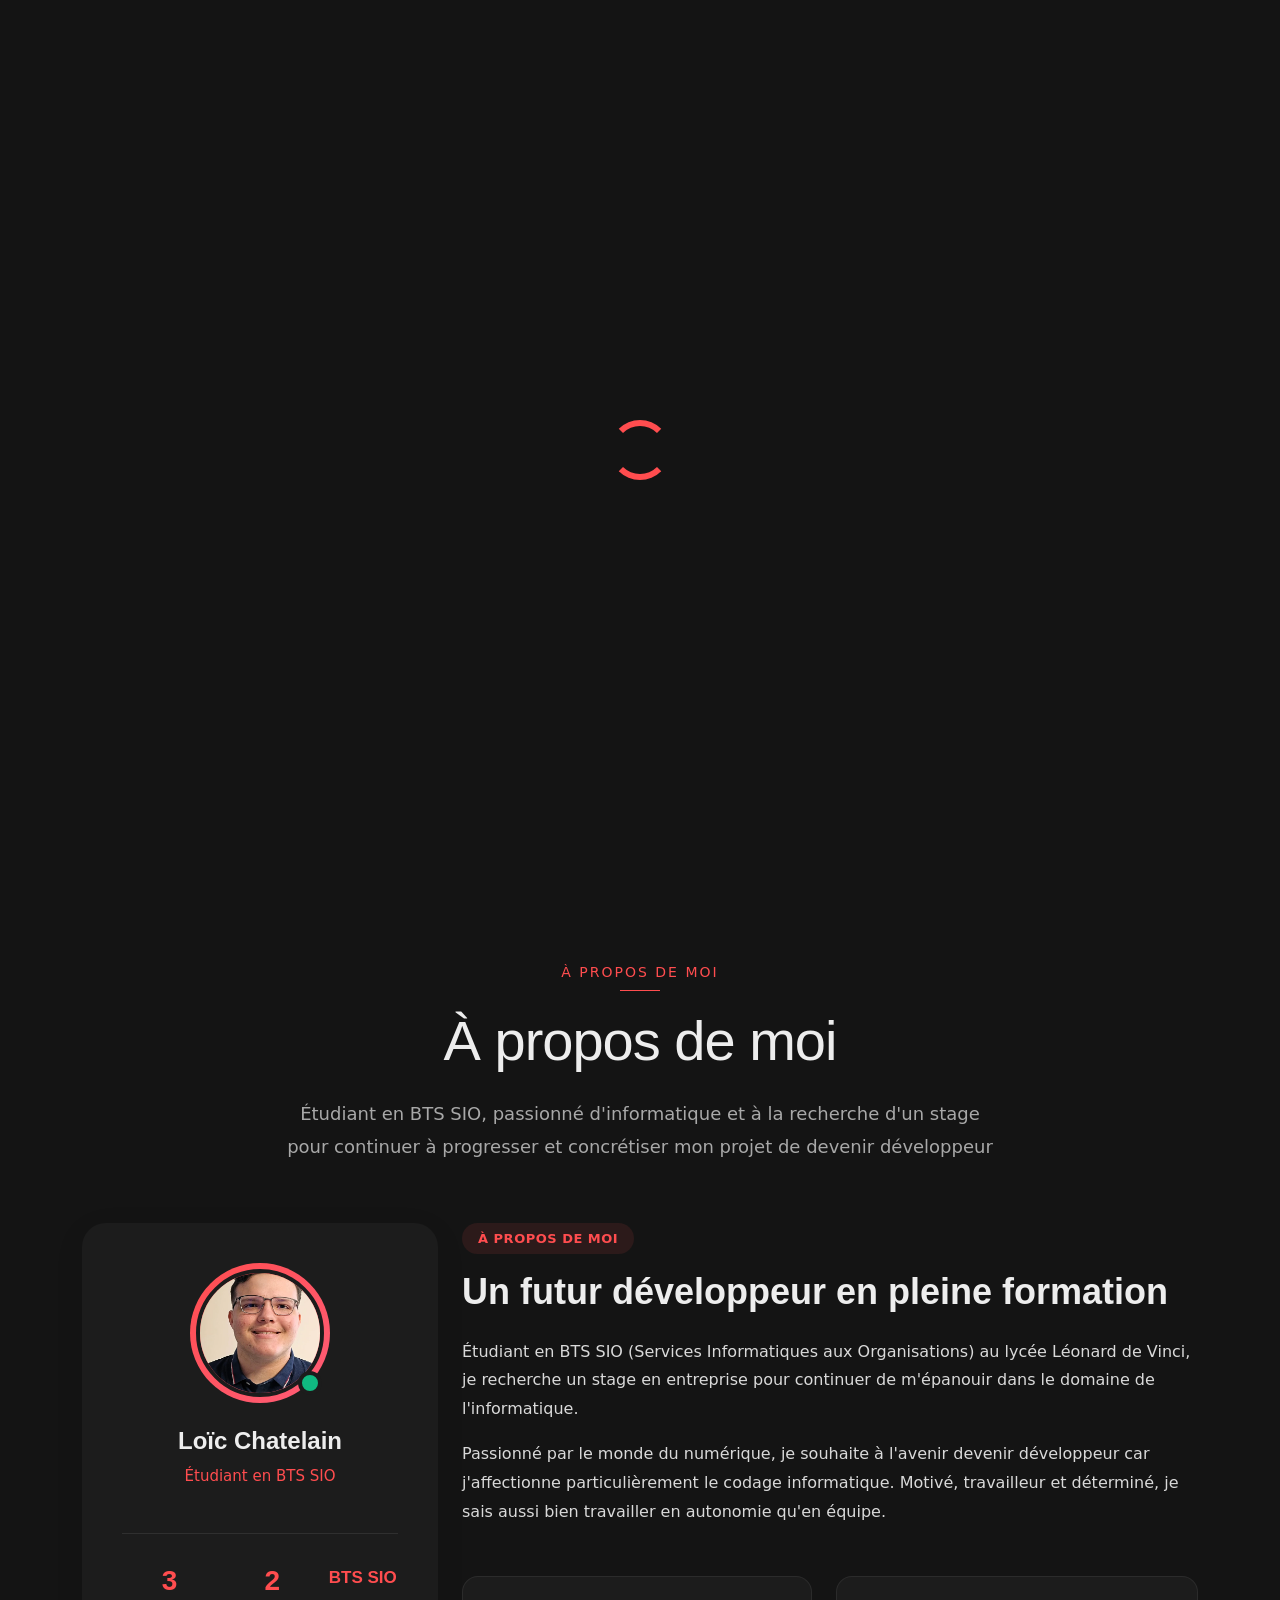
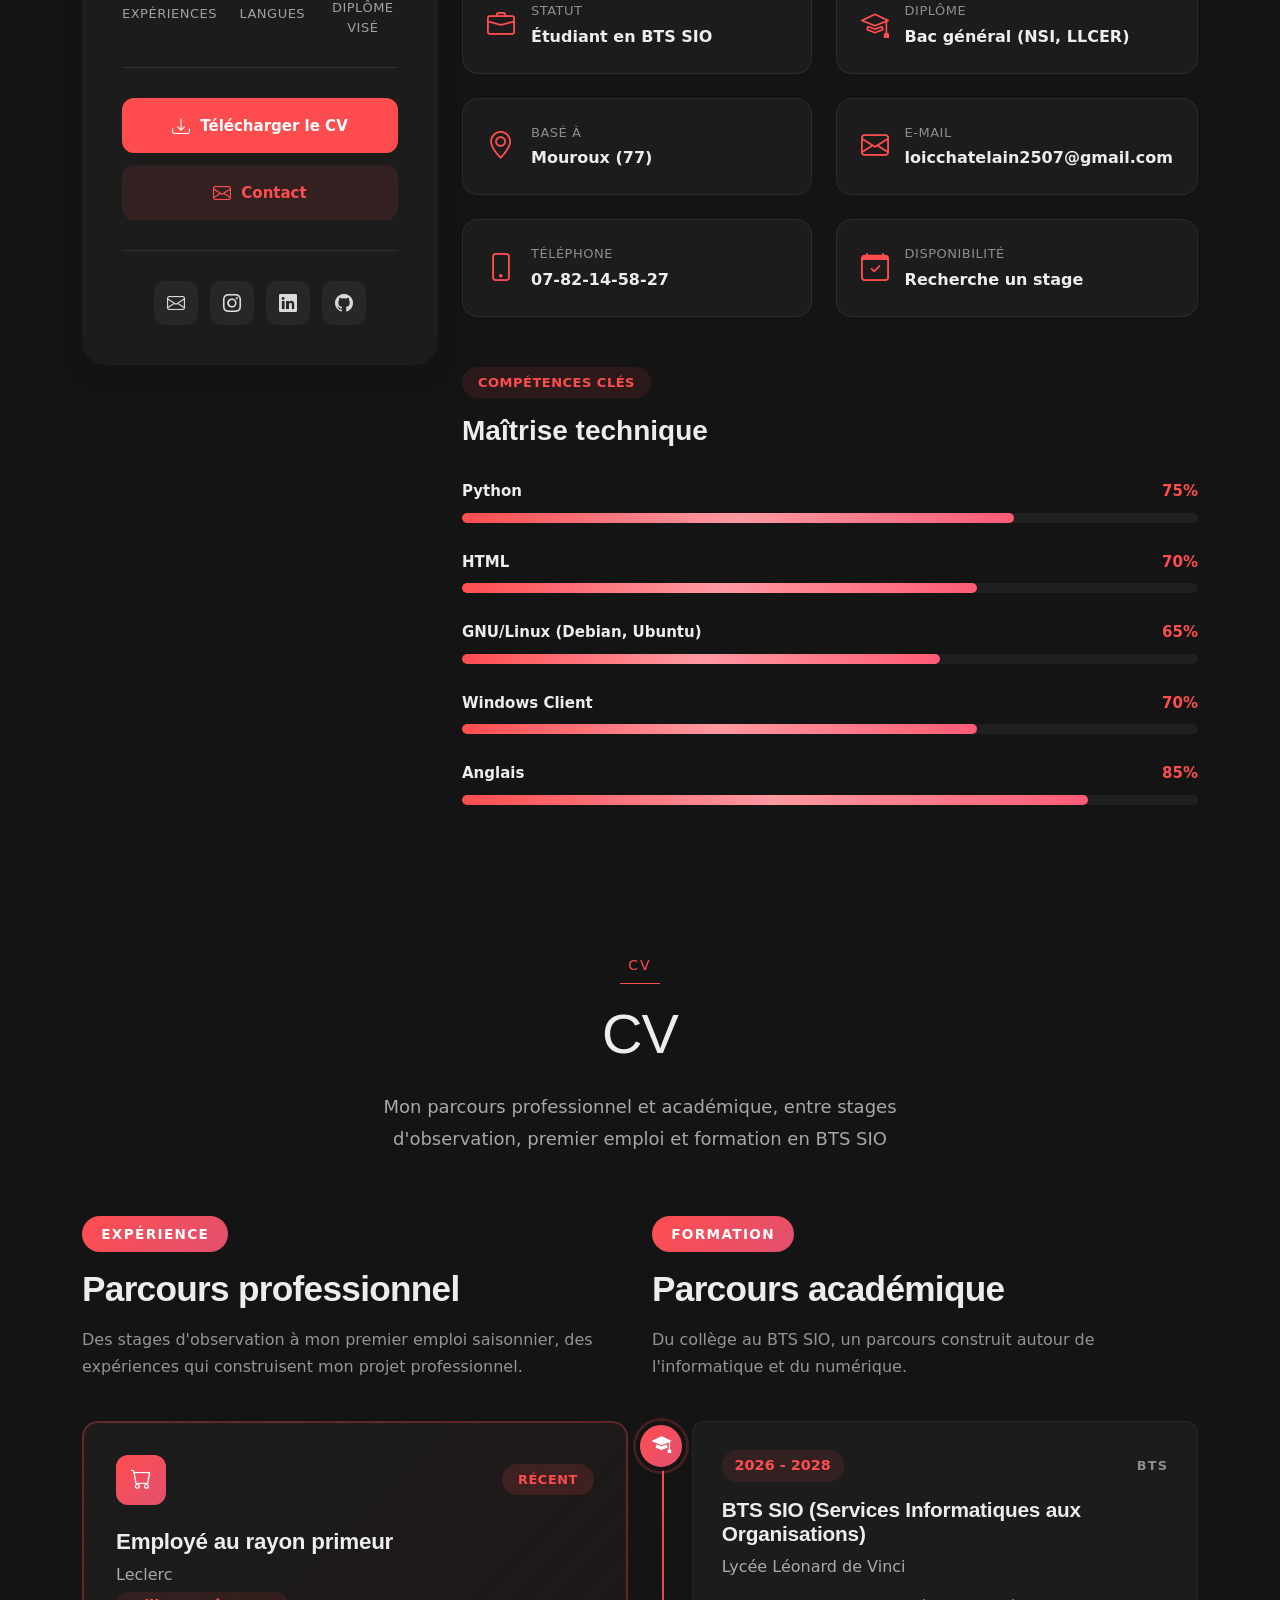
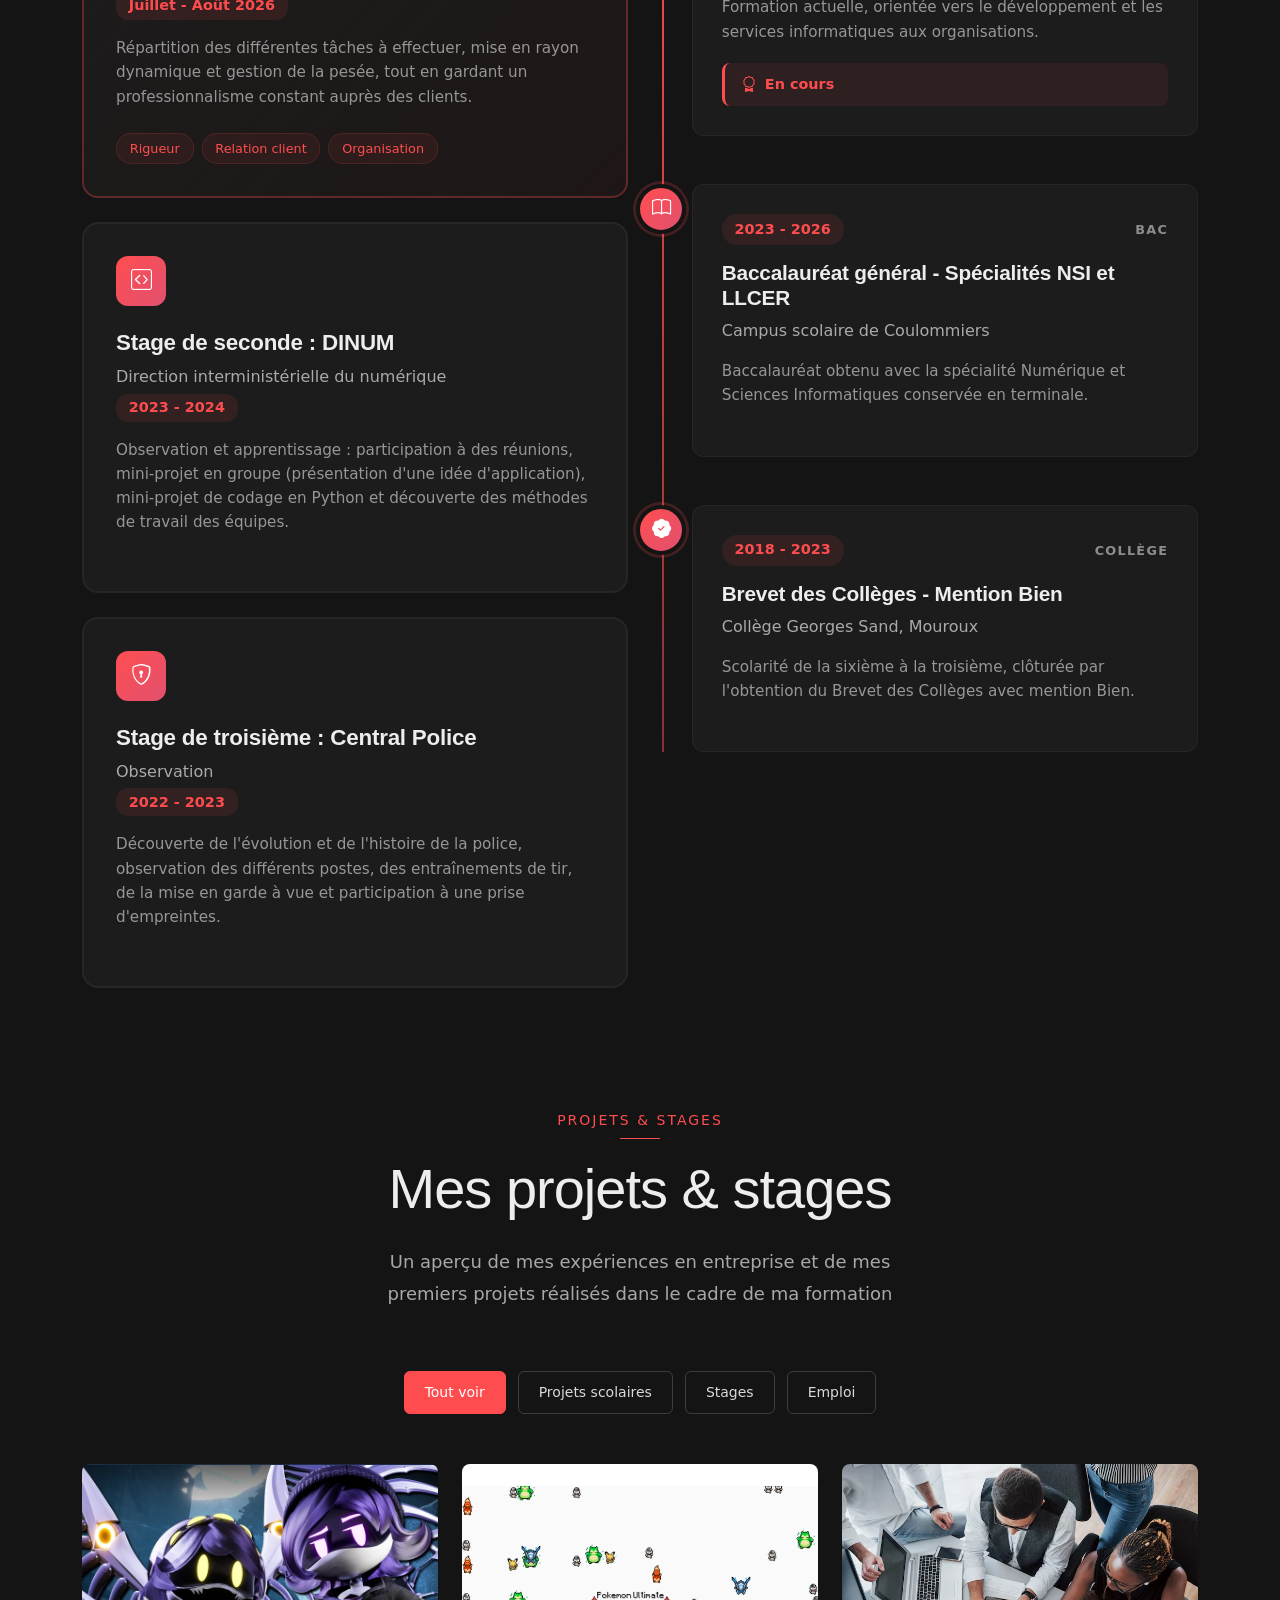
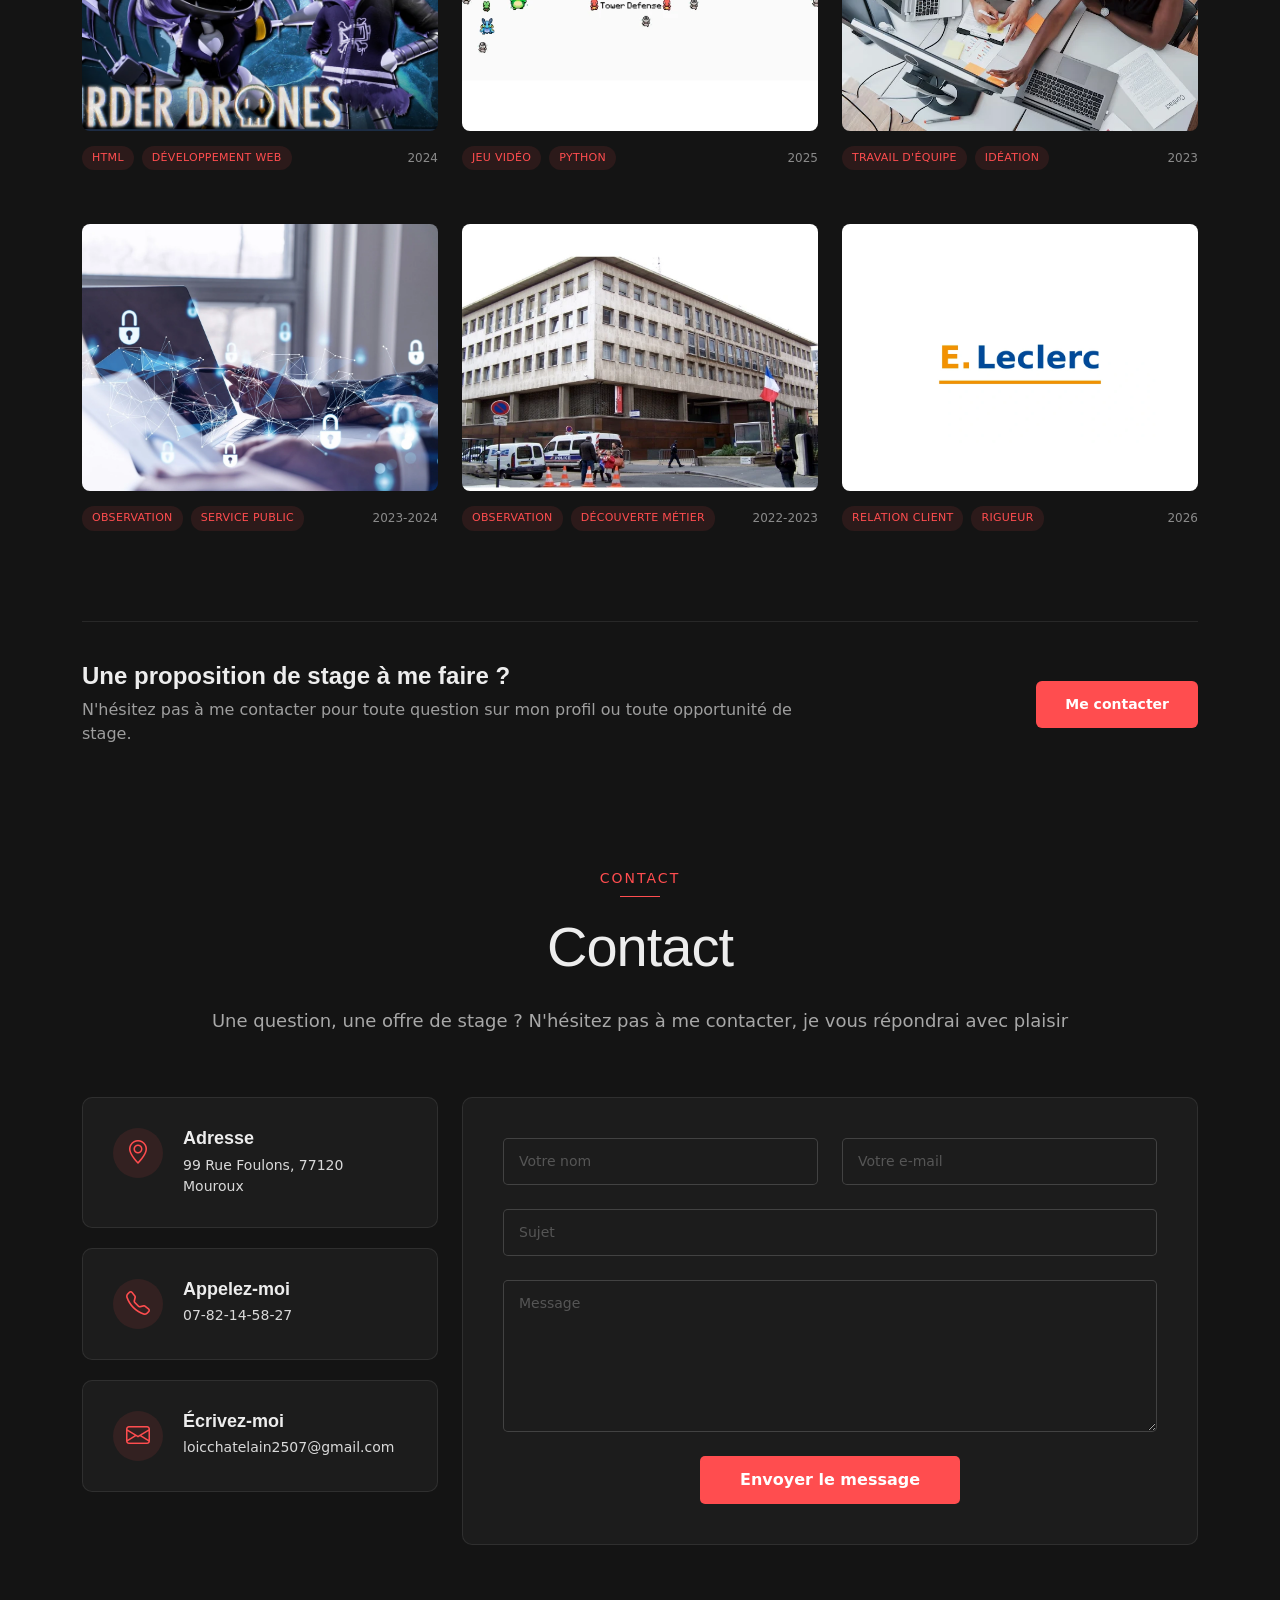
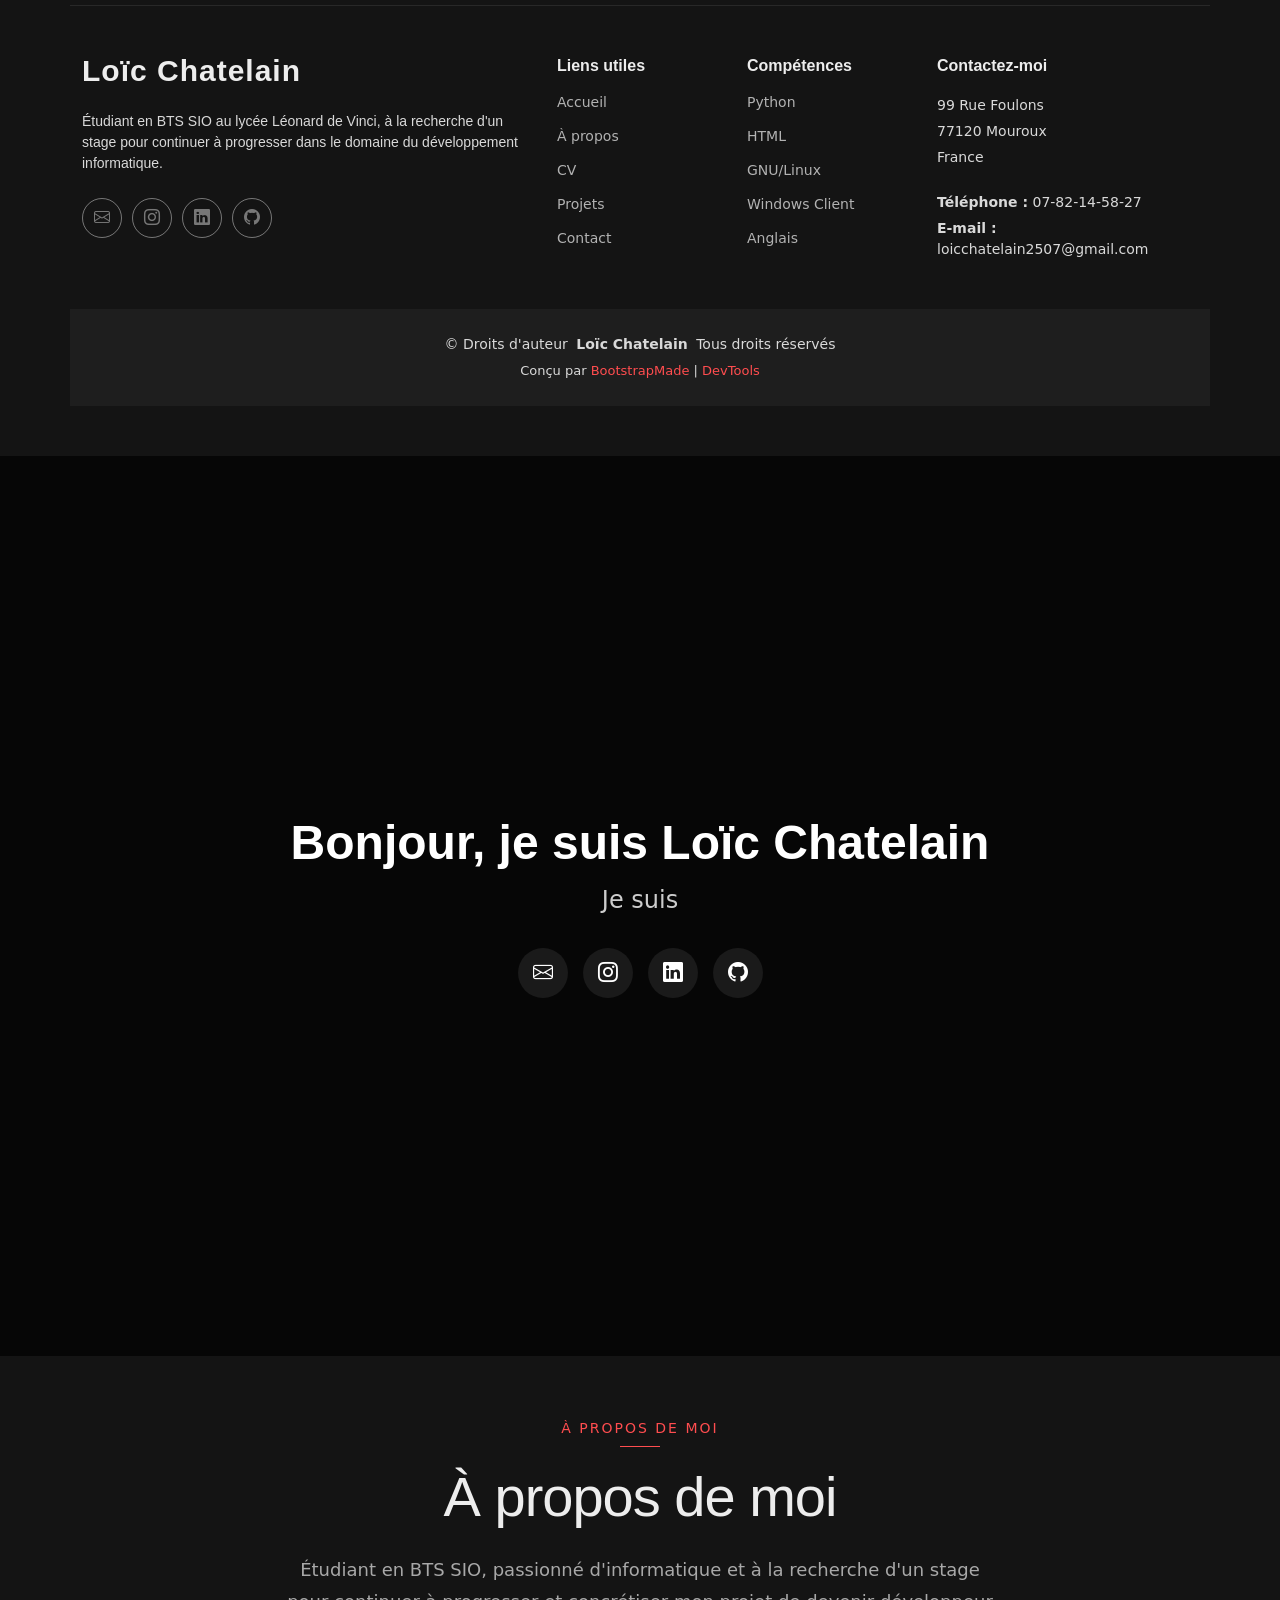
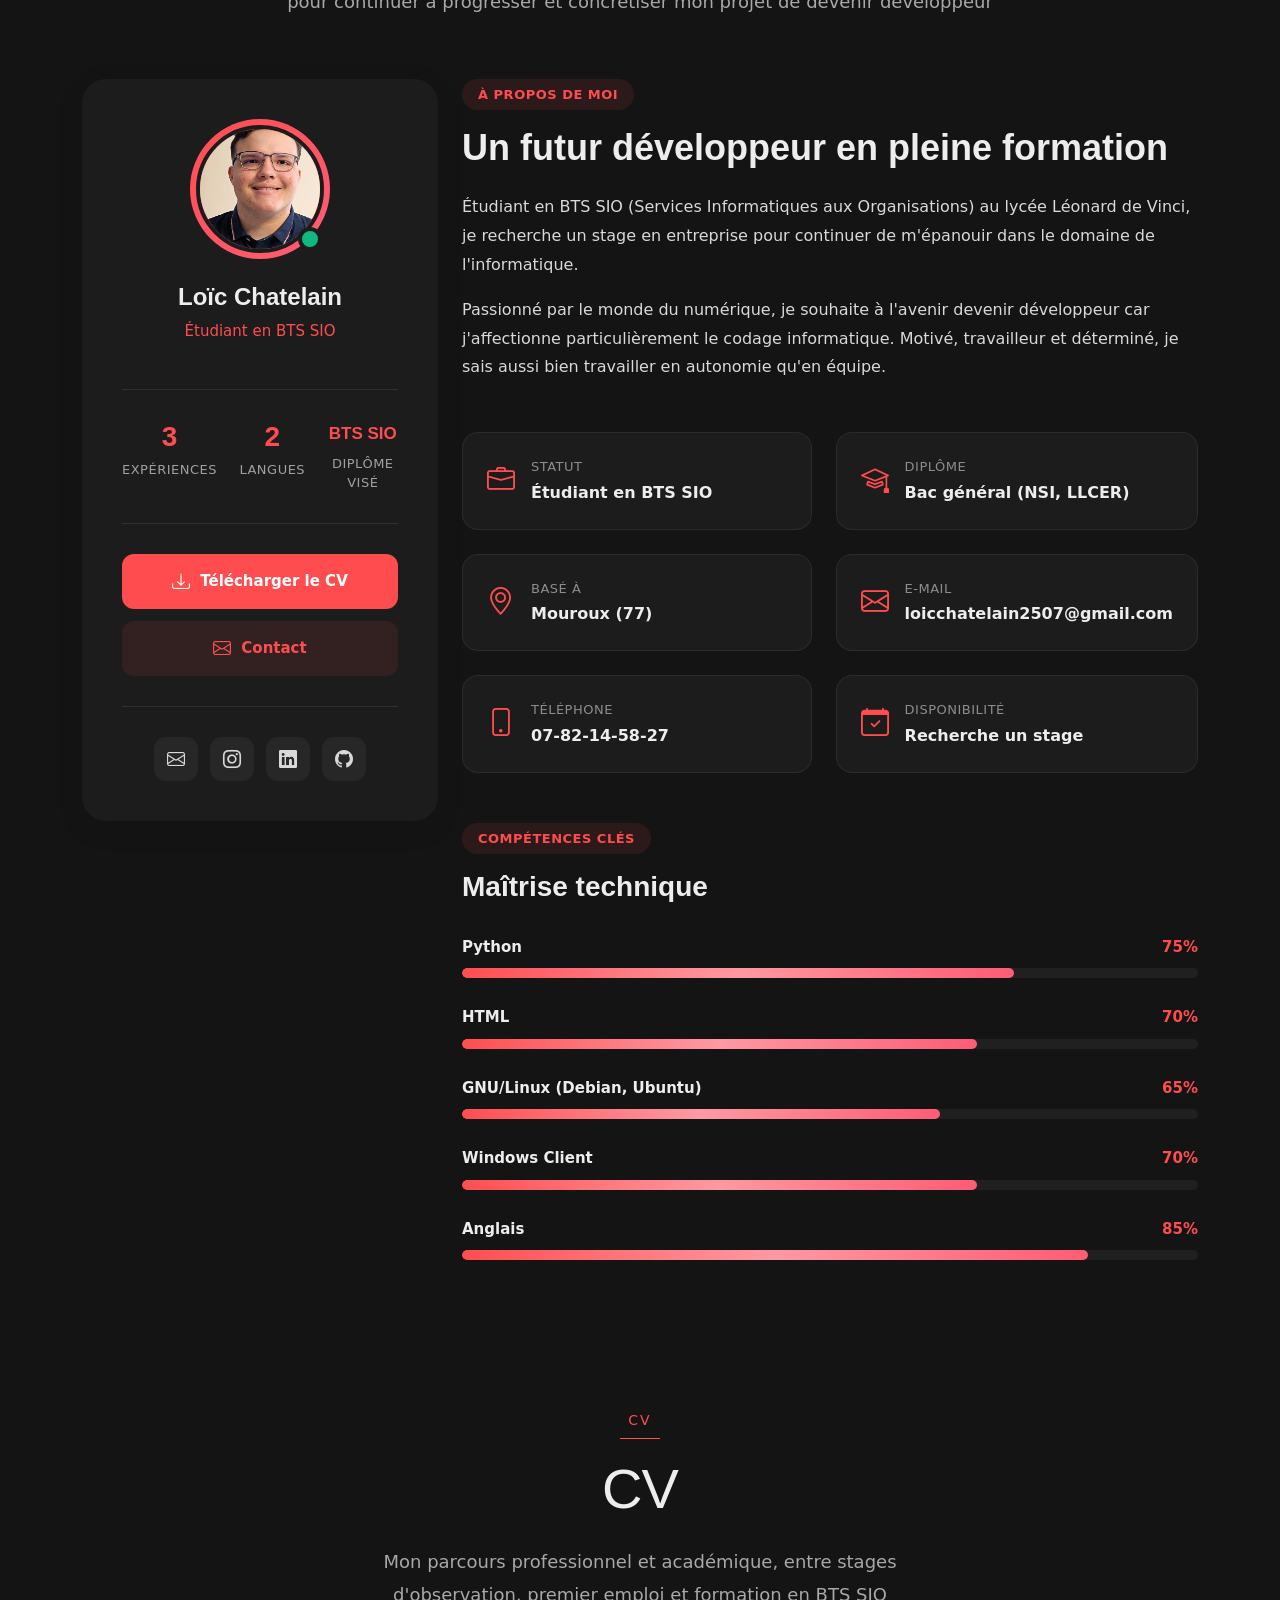
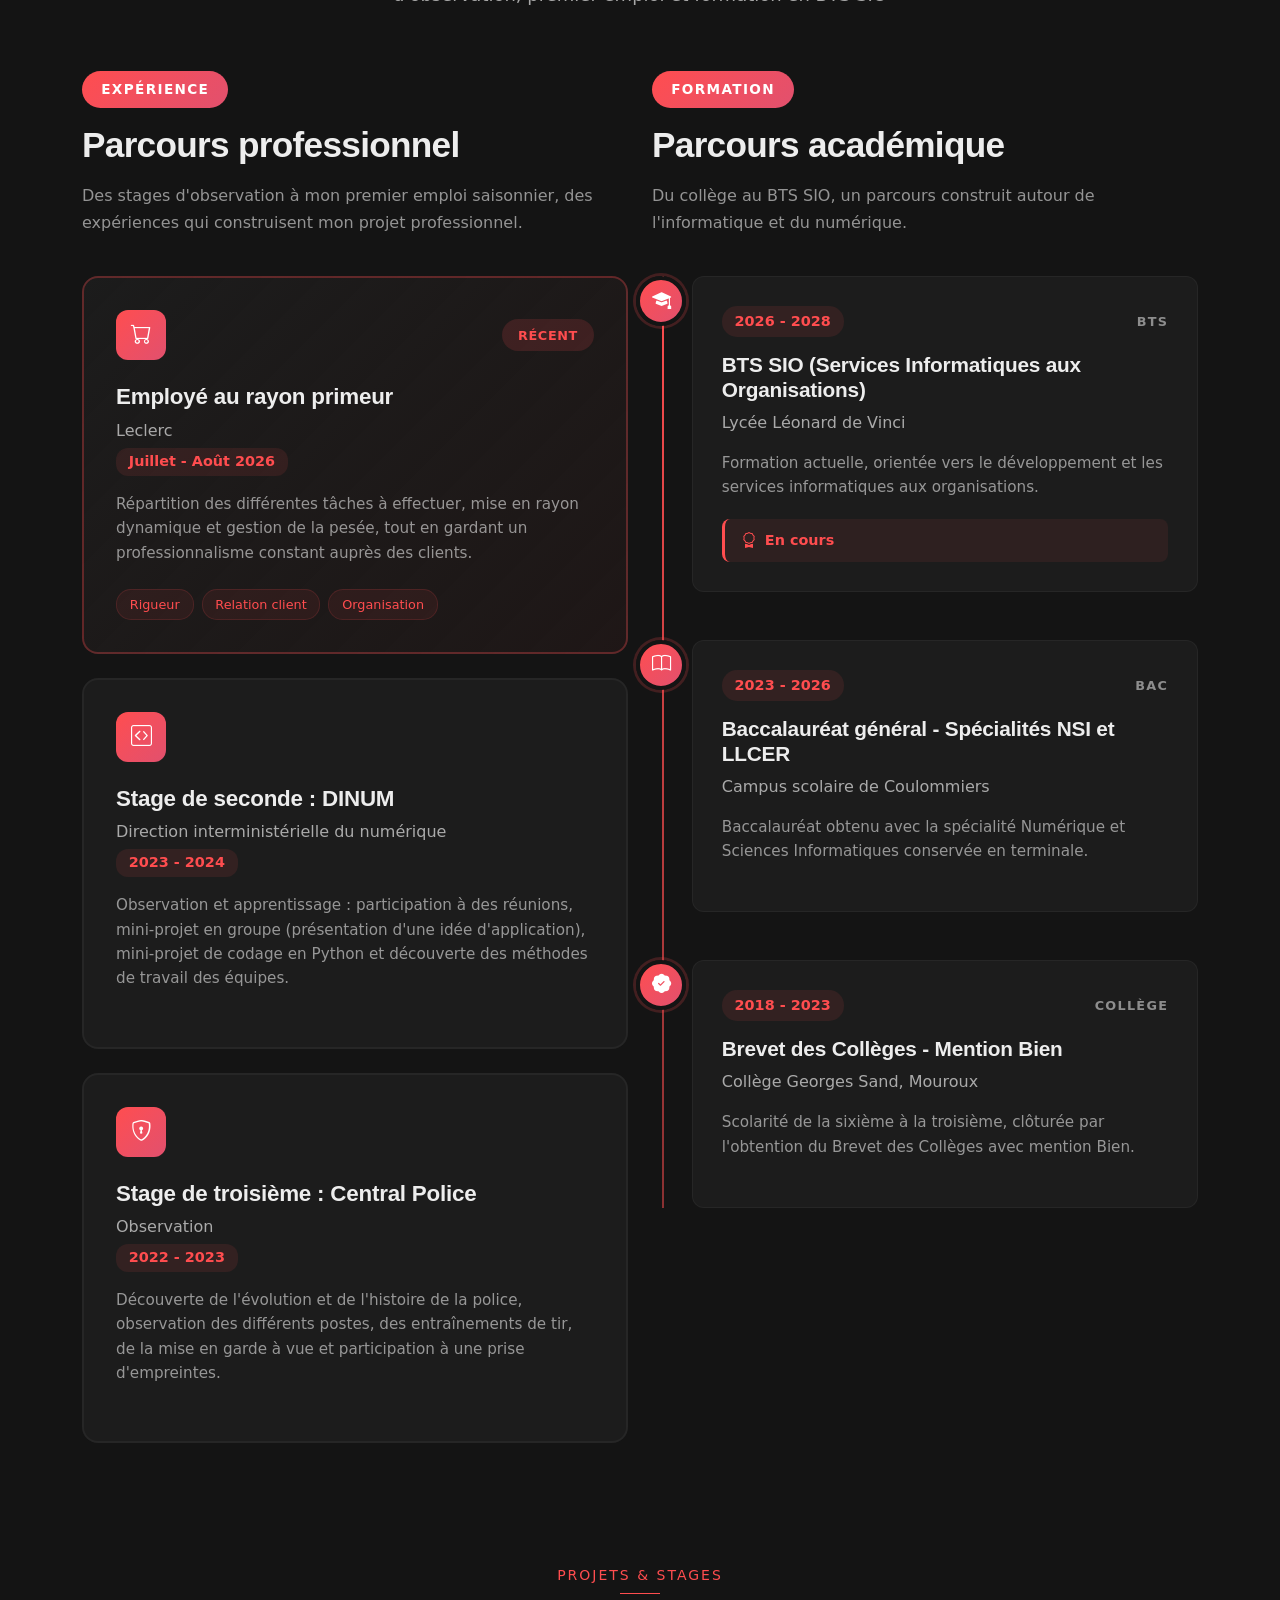
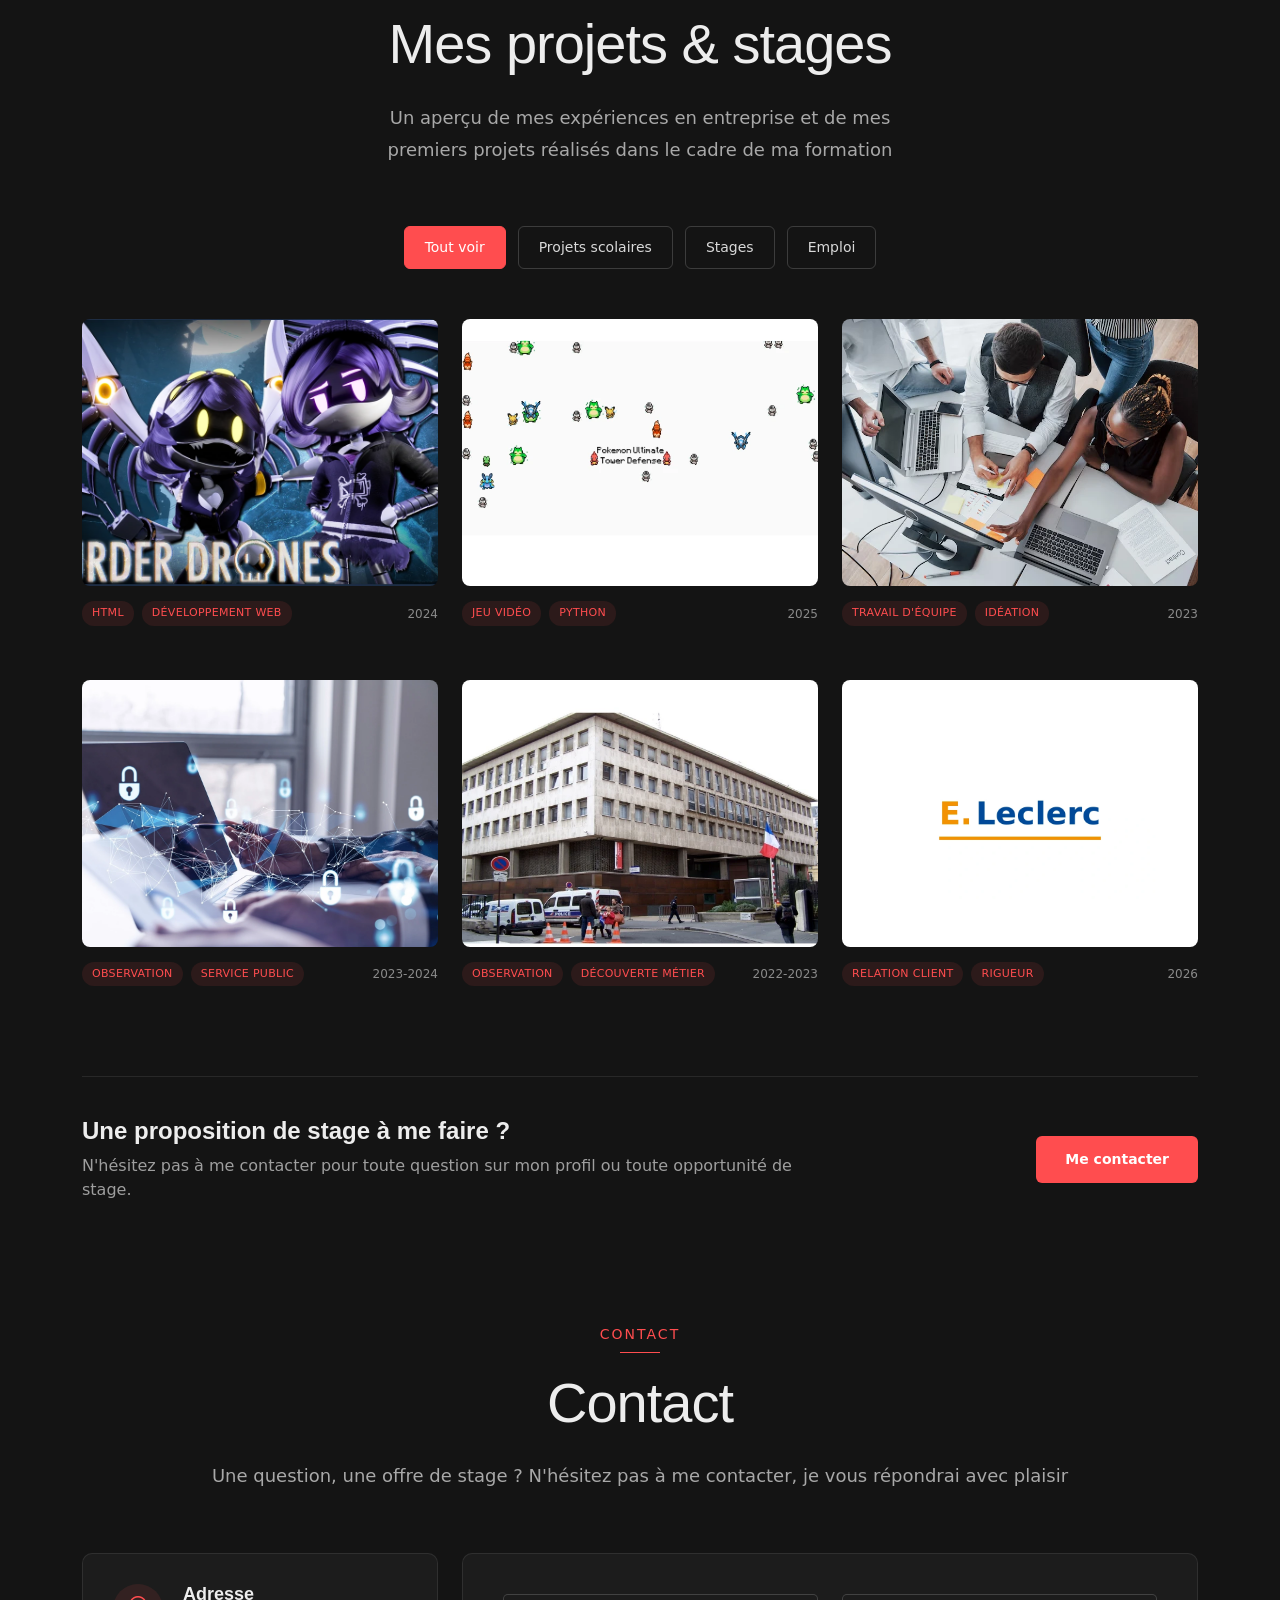
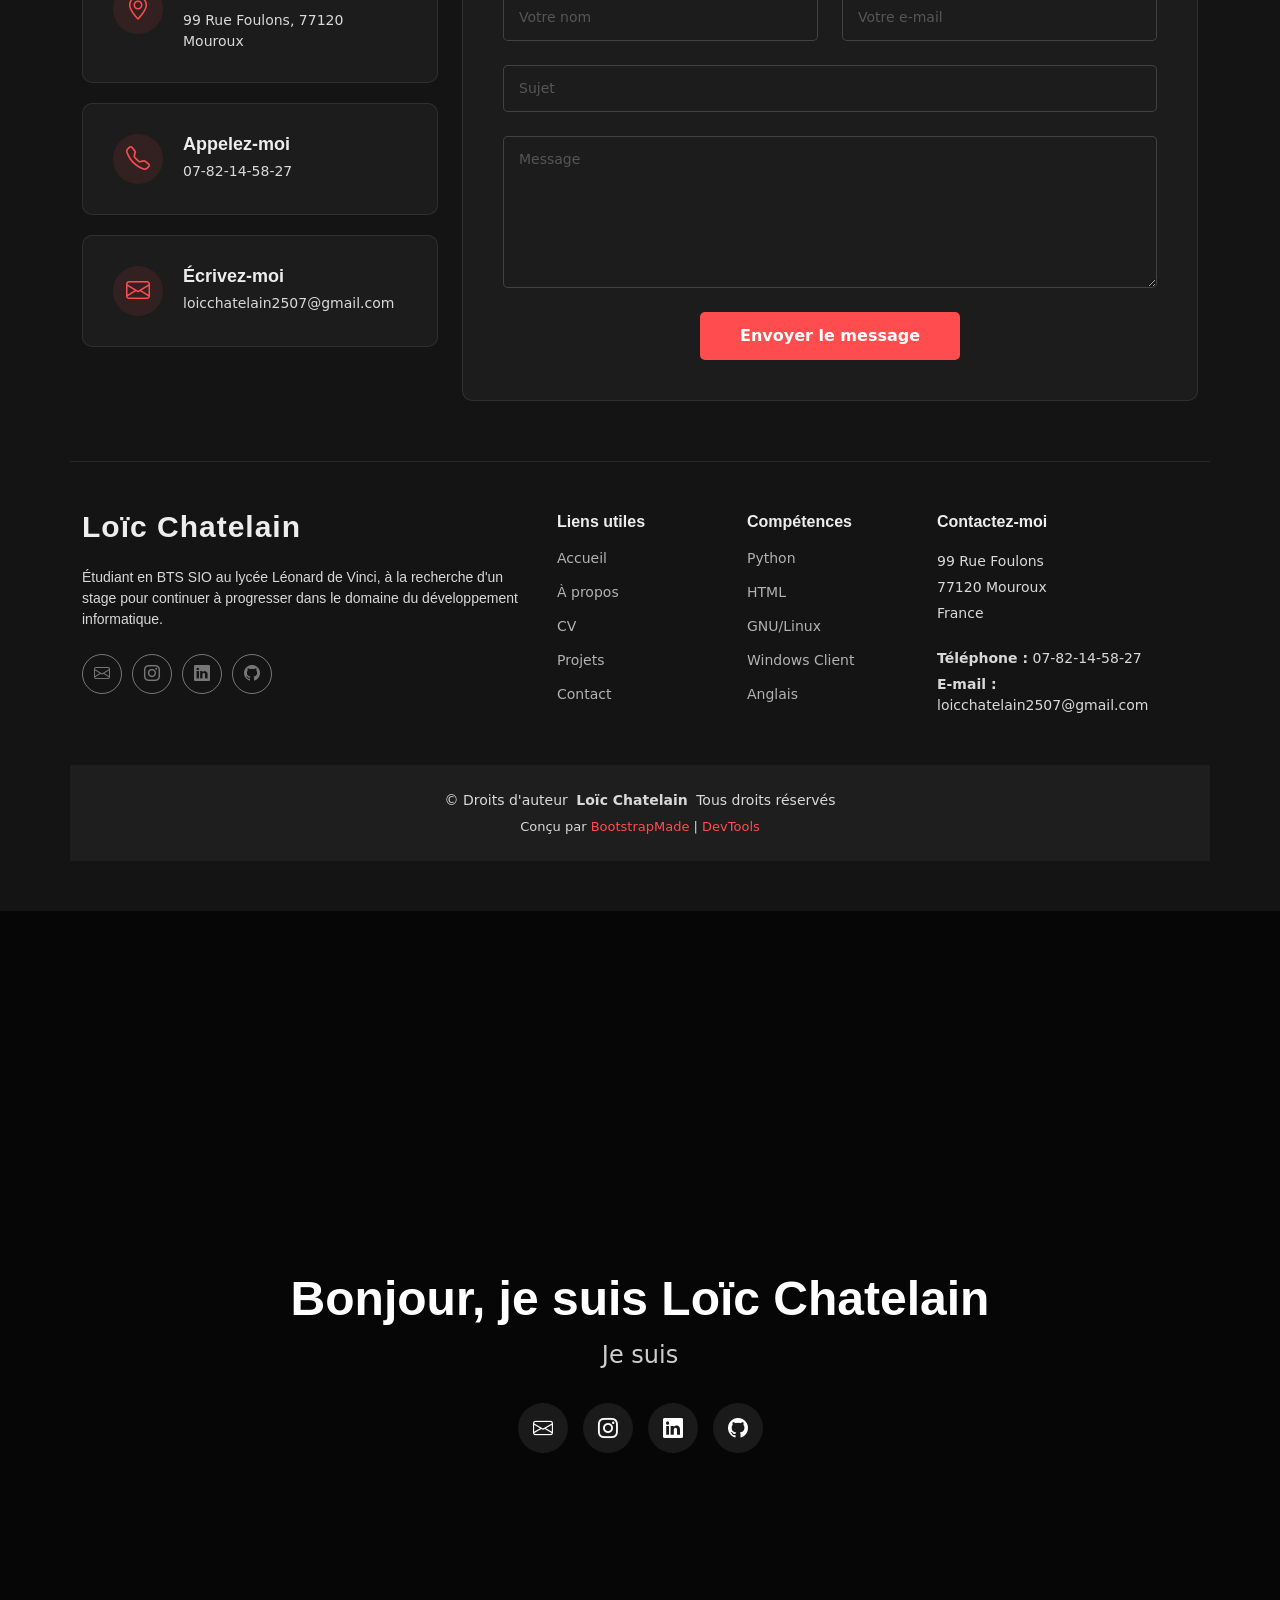
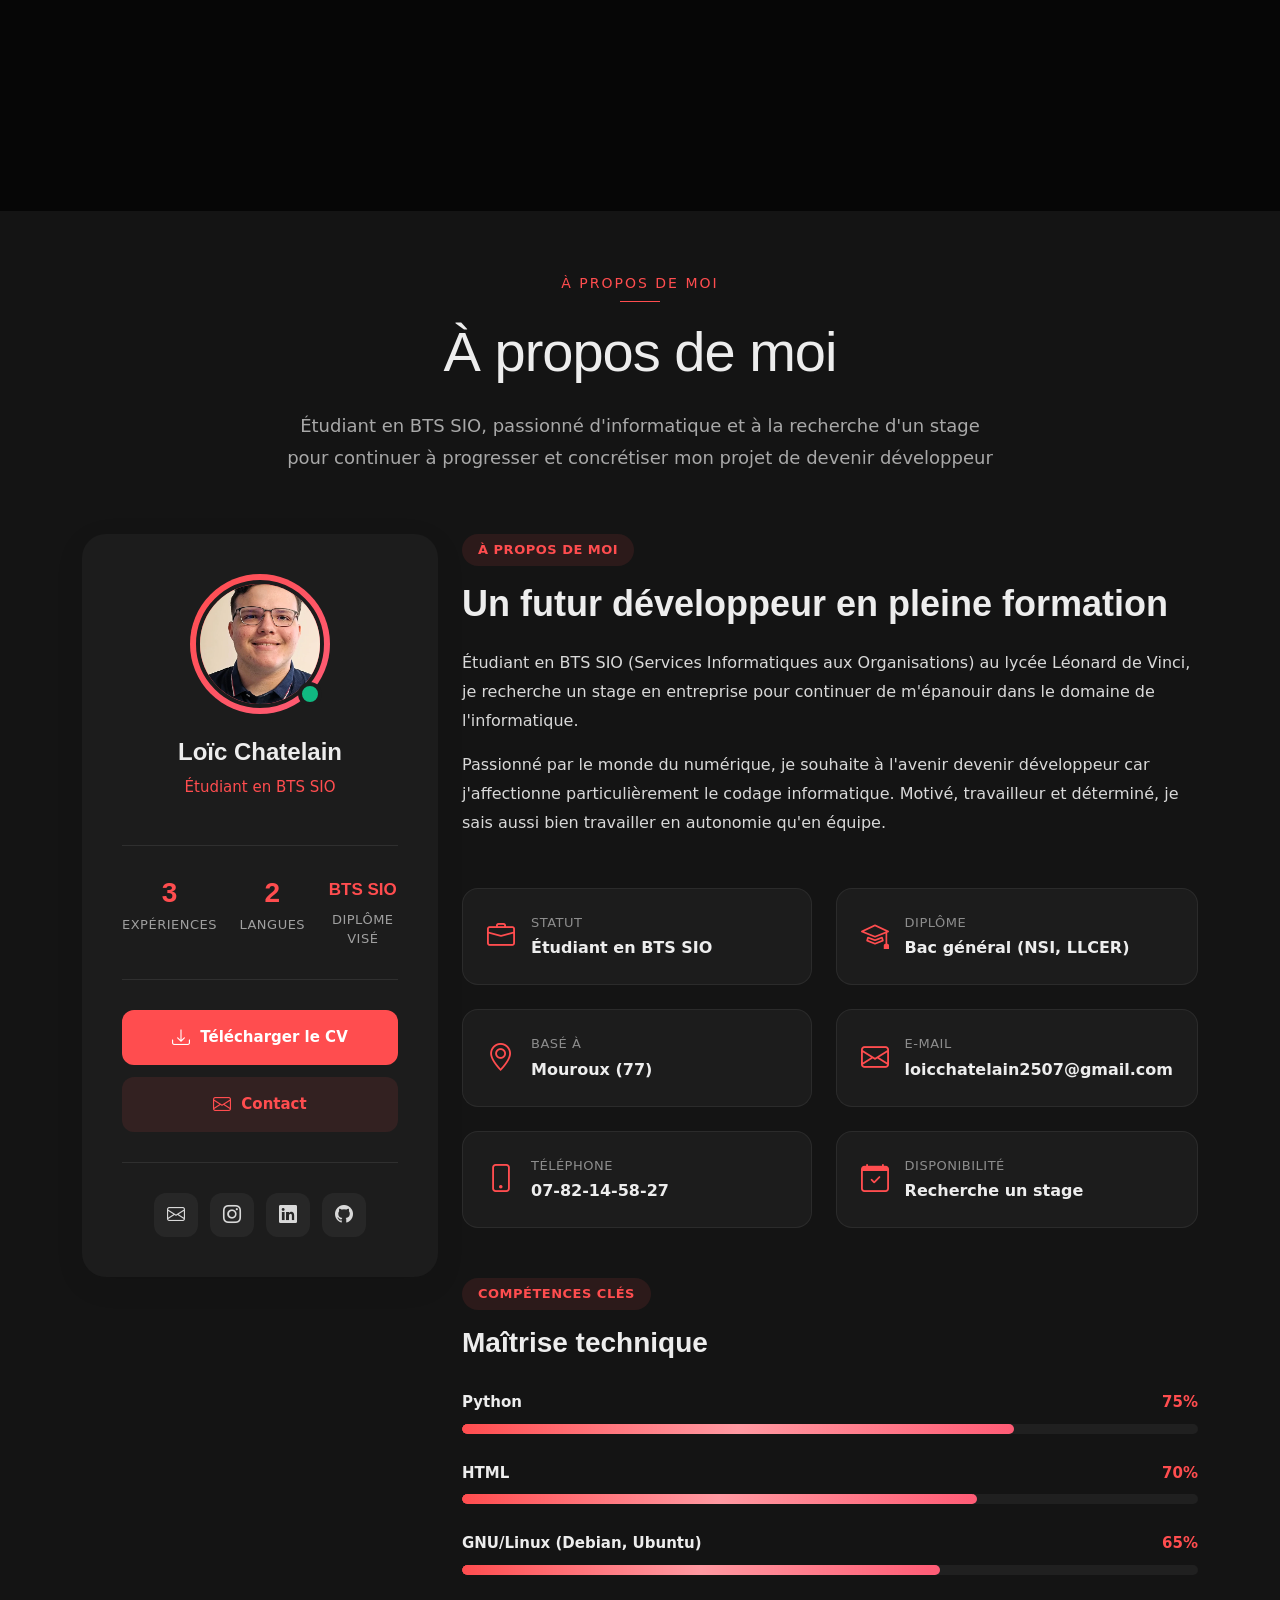
==== commit 42669be3: "Update index.html" ====
--- a/index.html
+++ b/index.html
@@ -773,4 +773,3879 @@
 
 </body>
 
-</html>+</html><!DOCTYPE html>
+<html lang="fr">
+
+<head>
+  <meta charset="utf-8">
+  <meta content="width=device-width, initial-scale=1.0" name="viewport">
+  <title>Loïc Chatelain - Étudiant BTS SIO</title>
+  <meta name="description" content="Portfolio de Loïc Chatelain, étudiant en BTS SIO à la recherche d'un stage en entreprise dans le développement informatique.">
+  <meta name="keywords" content="BTS SIO, développeur, stage, informatique, Loïc Chatelain">
+
+  <!-- Favicons -->
+  <link href="assets/img/favicon.png" rel="icon">
+  <link href="assets/img/apple-touch-icon.png" rel="apple-touch-icon">
+
+  <!-- Fonts -->
+  <link href="https://fonts.googleapis.com" rel="preconnect">
+  <link href="https://fonts.gstatic.com" rel="preconnect" crossorigin>
+  <link href="https://fonts.googleapis.com/css2?family=Roboto:ital,wght@0,100;0,300;0,400;0,500;0,700;0,900;1,100;1,300;1,400;1,500;1,700;1,900&family=Raleway:ital,wght@0,100;0,200;0,300;0,400;0,500;0,600;0,700;0,800;0,900;1,100;1,200;1,300;1,400;1,500;1,600;1,700;1,800;1,900&family=Mulish:ital,wght@0,200;0,300;0,400;0,500;0,600;0,700;0,800;0,900;1,200;1,300;1,400;1,500;1,600;1,700;1,800;1,900&display=swap" rel="stylesheet">
+
+  <!-- Vendor CSS Files -->
+  <link href="assets/vendor/bootstrap/css/bootstrap.min.css" rel="stylesheet">
+  <link href="assets/vendor/bootstrap-icons/bootstrap-icons.css" rel="stylesheet">
+  <link href="assets/vendor/aos/aos.css" rel="stylesheet">
+  <link href="assets/vendor/glightbox/css/glightbox.min.css" rel="stylesheet">
+  <link href="assets/vendor/swiper/swiper-bundle.min.css" rel="stylesheet">
+
+  <!-- Main CSS File -->
+  <link href="assets/css/main.css" rel="stylesheet">
+
+  <!-- =======================================================
+  * Template Name: Craftivo
+  * Template URL: https://bootstrapmade.com/craftivo-bootstrap-portfolio-template/
+  * Updated: Oct 04 2025 with Bootstrap v5.3.8
+  * Author: BootstrapMade.com
+  * License: https://bootstrapmade.com/license/
+  ======================================================== -->
+</head>
+
+<body class="index-page">
+
+  <header id="header" class="header d-flex align-items-center fixed-top">
+    <div class="container-fluid container-xl position-relative d-flex align-items-center">
+
+      <a href="index.html" class="logo d-flex align-items-center me-auto">
+        <h1 class="sitename">Loïc Chatelain</h1>
+      </a>
+
+      <nav id="navmenu" class="navmenu">
+        <ul>
+          <li><a href="#hero" class="active">Accueil</a></li>
+          <li><a href="#about">À propos</a></li>
+          <li><a href="#resume">CV</a></li>
+          <li><a href="#portfolio">Projets</a></li>
+          <li><a href="#contact">Contact</a></li>
+        </ul>
+        <i class="mobile-nav-toggle d-xl-none bi bi-list"></i>
+      </nav>
+
+      <a class="btn-getstarted" href="#contact">Me contacter</a>
+
+    </div>
+  </header>
+
+  <main class="main">
+
+    <!-- Hero Section -->
+    <section id="hero" class="hero section dark-background">
+
+      <div class="container" data-aos="fade-up" data-aos-delay="100">
+        <div class="row justify-content-center">
+          <div class="col-lg-8 text-center">
+            <h2>Bonjour, je suis Loïc Chatelain</h2>
+            <p>Je suis <span class="typed" data-typed-items="Étudiant en BTS SIO, Développeur en devenir, Passionné d'informatique, À la recherche d'un stage"></span><span class="typed-cursor" aria-hidden="true"></span></p>
+            <div class="social-links">
+              <a href="mailto:loicchatelain2507@gmail.com"><i class="bi bi-envelope"></i></a>
+              <a href="#"><i class="bi bi-instagram"></i></a>
+              <a href="https://www.linkedin.com/in/lo%C3%AFc-chatelain-aba5b0439/" target="_blank" rel="noopener noreferrer"><i class="bi bi-linkedin"></i></a>
+              <a href="https://github.com/loicchatelain/loicchatelain.github.io/deployments/github-pages" target="_blank" rel="noopener noreferrer"><i class="bi bi-github"></i></a>
+            </div>
+          </div>
+        </div>
+      </div>
+
+    </section><!-- /Hero Section -->
+
+    <!-- About Section -->
+    <section id="about" class="about section">
+
+      <!-- Section Title -->
+      <div class="container section-title" data-aos="fade-up">
+        <span class="subtitle">À propos de moi</span>
+        <h2>À propos de moi</h2>
+        <p>Étudiant en BTS SIO, passionné d'informatique et à la recherche d'un stage pour continuer à progresser et concrétiser mon projet de devenir développeur</p>
+      </div><!-- End Section Title -->
+
+      <div class="container" data-aos="fade-up" data-aos-delay="100">
+
+        <div class="row gy-5">
+          <div class="col-lg-4" data-aos="zoom-in" data-aos-delay="150">
+            <div class="profile-card">
+              <div class="profile-header">
+                <div class="profile-avatar">
+                  <img src="assets/img/profile/profile-square-3.webp" class="img-fluid" alt="">
+                  <div class="status-indicator"></div>
+                </div>
+                <h3>Loïc Chatelain</h3>
+                <span class="role">Étudiant en BTS SIO</span>
+              </div>
+
+              <div class="profile-stats">
+                <div class="stat-item">
+                  <h4>3</h4>
+                  <p>Expériences</p>
+                </div>
+                <div class="stat-item">
+                  <h4>2</h4>
+                  <p>Langues</p>
+                </div>
+                <div class="stat-item">
+                  <h4 class="stat-value-compact">BTS SIO</h4>
+                  <p>Diplôme visé</p>
+                </div>
+              </div>
+
+              <div class="profile-actions">
+                <a href="assets/CV_CHATELAIN_Loic.pdf" class="btn-primary" download><i class="bi bi-download"></i> Télécharger le CV</a>
+                <a href="#contact" class="btn-secondary"><i class="bi bi-envelope"></i> Contact</a>
+              </div>
+
+              <div class="social-connect">
+                <a href="mailto:loicchatelain2507@gmail.com"><i class="bi bi-envelope"></i></a>
+                <a href="#"><i class="bi bi-instagram"></i></a>
+                <a href="https://www.linkedin.com/in/lo%C3%AFc-chatelain-aba5b0439/" target="_blank" rel="noopener noreferrer"><i class="bi bi-linkedin"></i></a>
+                <a href="https://github.com/loicchatelain/loicchatelain.github.io/deployments/github-pages" target="_blank" rel="noopener noreferrer"><i class="bi bi-github"></i></a>
+              </div>
+            </div>
+          </div>
+
+          <div class="col-lg-8" data-aos="fade-left" data-aos-delay="200">
+            <div class="content-wrapper">
+              <div class="bio-section">
+                <div class="section-tag">À propos de moi</div>
+                <h2>Un futur développeur en pleine formation</h2>
+                <p>Étudiant en BTS SIO (Services Informatiques aux Organisations) au lycée Léonard de Vinci, je recherche un stage en entreprise pour continuer de m'épanouir dans le domaine de l'informatique.</p>
+                <p>Passionné par le monde du numérique, je souhaite à l'avenir devenir développeur car j'affectionne particulièrement le codage informatique. Motivé, travailleur et déterminé, je sais aussi bien travailler en autonomie qu'en équipe.</p>
+              </div>
+
+              <div class="details-grid">
+                <div class="detail-item" data-aos="fade-up" data-aos-delay="250">
+                  <i class="bi bi-briefcase"></i>
+                  <div class="detail-content">
+                    <span>Statut</span>
+                    <strong>Étudiant en BTS SIO</strong>
+                  </div>
+                </div>
+
+                <div class="detail-item" data-aos="fade-up" data-aos-delay="300">
+                  <i class="bi bi-mortarboard"></i>
+                  <div class="detail-content">
+                    <span>Diplôme</span>
+                    <strong>Bac général (NSI, LLCER)</strong>
+                  </div>
+                </div>
+
+                <div class="detail-item" data-aos="fade-up" data-aos-delay="350">
+                  <i class="bi bi-geo-alt"></i>
+                  <div class="detail-content">
+                    <span>Basé à</span>
+                    <strong>Mouroux (77)</strong>
+                  </div>
+                </div>
+
+                <div class="detail-item" data-aos="fade-up" data-aos-delay="100">
+                  <i class="bi bi-envelope"></i>
+                  <div class="detail-content">
+                    <span>E-mail</span>
+                    <strong>loicchatelain2507@gmail.com</strong>
+                  </div>
+                </div>
+
+                <div class="detail-item" data-aos="fade-up" data-aos-delay="150">
+                  <i class="bi bi-phone"></i>
+                  <div class="detail-content">
+                    <span>Téléphone</span>
+                    <strong>07-82-14-58-27</strong>
+                  </div>
+                </div>
+
+                <div class="detail-item" data-aos="fade-up" data-aos-delay="200">
+                  <i class="bi bi-calendar-check"></i>
+                  <div class="detail-content">
+                    <span>Disponibilité</span>
+                    <strong>Recherche un stage</strong>
+                  </div>
+                </div>
+              </div>
+
+              <div class="skills-showcase" data-aos="fade-up" data-aos-delay="250">
+                <div class="section-tag">Compétences clés</div>
+                <h3>Maîtrise technique</h3>
+
+                <div class="skills-list skills-animation">
+                  <div class="skill-item">
+                    <div class="skill-info">
+                      <span class="skill-name">Python</span>
+                      <span class="skill-percent">75%</span>
+                    </div>
+                    <div class="progress">
+                      <div class="progress-bar" role="progressbar" aria-valuenow="75" aria-valuemin="0" aria-valuemax="100"></div>
+                    </div>
+                  </div>
+
+                  <div class="skill-item">
+                    <div class="skill-info">
+                      <span class="skill-name">HTML</span>
+                      <span class="skill-percent">70%</span>
+                    </div>
+                    <div class="progress">
+                      <div class="progress-bar" role="progressbar" aria-valuenow="70" aria-valuemin="0" aria-valuemax="100"></div>
+                    </div>
+                  </div>
+
+                  <div class="skill-item">
+                    <div class="skill-info">
+                      <span class="skill-name">GNU/Linux (Debian, Ubuntu)</span>
+                      <span class="skill-percent">65%</span>
+                    </div>
+                    <div class="progress">
+                      <div class="progress-bar" role="progressbar" aria-valuenow="65" aria-valuemin="0" aria-valuemax="100"></div>
+                    </div>
+                  </div>
+
+                  <div class="skill-item">
+                    <div class="skill-info">
+                      <span class="skill-name">Windows Client</span>
+                      <span class="skill-percent">70%</span>
+                    </div>
+                    <div class="progress">
+                      <div class="progress-bar" role="progressbar" aria-valuenow="70" aria-valuemin="0" aria-valuemax="100"></div>
+                    </div>
+                  </div>
+
+                  <div class="skill-item">
+                    <div class="skill-info">
+                      <span class="skill-name">Anglais</span>
+                      <span class="skill-percent">85%</span>
+                    </div>
+                    <div class="progress">
+                      <div class="progress-bar" role="progressbar" aria-valuenow="85" aria-valuemin="0" aria-valuemax="100"></div>
+                    </div>
+                  </div>
+                </div>
+              </div>
+            </div>
+          </div>
+        </div>
+
+      </div>
+
+    </section><!-- /About Section -->
+
+    <!-- Resume Section -->
+    <section id="resume" class="resume section">
+
+      <!-- Section Title -->
+      <div class="container section-title" data-aos="fade-up">
+        <span class="subtitle">CV</span>
+        <h2>CV</h2>
+        <p>Mon parcours professionnel et académique, entre stages d'observation, premier emploi et formation en BTS SIO</p>
+      </div><!-- End Section Title -->
+
+      <div class="container" data-aos="fade-up" data-aos-delay="100">
+
+        <div class="row gy-5">
+          <div class="col-lg-6">
+            <div class="experience-section">
+              <div class="section-header" data-aos="fade-right" data-aos-delay="200">
+                <div class="header-content">
+                  <span class="section-badge">Expérience</span>
+                  <h2>Parcours professionnel</h2>
+                  <p>Des stages d'observation à mon premier emploi saisonnier, des expériences qui construisent mon projet professionnel.</p>
+                </div>
+              </div>
+
+              <div class="experience-cards">
+                <div class="exp-card featured" data-aos="zoom-in" data-aos-delay="300">
+                  <div class="card-header">
+                    <div class="company-logo">
+                      <i class="bi bi-cart"></i>
+                    </div>
+                    <div class="period-badge">Récent</div>
+                  </div>
+                  <div class="card-body">
+                    <h3>Employé au rayon primeur</h3>
+                    <p class="company-name">Leclerc</p>
+                    <span class="duration">Juillet - Août 2026</span>
+                    <p class="description">Répartition des différentes tâches à effectuer, mise en rayon dynamique et gestion de la pesée, tout en gardant un professionnalisme constant auprès des clients.</p>
+                    <div class="skills-tags">
+                      <span class="skill-tag">Rigueur</span>
+                      <span class="skill-tag">Relation client</span>
+                      <span class="skill-tag">Organisation</span>
+                    </div>
+                  </div>
+                </div>
+
+                <div class="exp-card" data-aos="zoom-in" data-aos-delay="350">
+                  <div class="card-header">
+                    <div class="company-logo">
+                      <i class="bi bi-code-square"></i>
+                    </div>
+                  </div>
+                  <div class="card-body">
+                    <h3>Stage de seconde : DINUM</h3>
+                    <p class="company-name">Direction interministérielle du numérique</p>
+                    <span class="duration">2023 - 2024</span>
+                    <p class="description">Observation et apprentissage : participation à des réunions, mini-projet en groupe (présentation d'une idée d'application), mini-projet de codage en Python et découverte des méthodes de travail des équipes.</p>
+                  </div>
+                </div>
+
+                <div class="exp-card" data-aos="zoom-in" data-aos-delay="400">
+                  <div class="card-header">
+                    <div class="company-logo">
+                      <i class="bi bi-shield-lock"></i>
+                    </div>
+                  </div>
+                  <div class="card-body">
+                    <h3>Stage de troisième : Central Police</h3>
+                    <p class="company-name">Observation</p>
+                    <span class="duration">2022 - 2023</span>
+                    <p class="description">Découverte de l'évolution et de l'histoire de la police, observation des différents postes, des entraînements de tir, de la mise en garde à vue et participation à une prise d'empreintes.</p>
+                  </div>
+                </div>
+              </div>
+            </div>
+          </div>
+
+          <div class="col-lg-6">
+            <div class="education-section">
+              <div class="section-header" data-aos="fade-left" data-aos-delay="200">
+                <div class="header-content">
+                  <span class="section-badge">Formation</span>
+                  <h2>Parcours académique</h2>
+                  <p>Du collège au BTS SIO, un parcours construit autour de l'informatique et du numérique.</p>
+                </div>
+              </div>
+
+              <div class="education-timeline" data-aos="fade-left" data-aos-delay="300">
+                <div class="timeline-track">
+                  <div class="timeline-item">
+                    <div class="timeline-marker">
+                      <i class="bi bi-mortarboard-fill"></i>
+                    </div>
+                    <div class="timeline-content">
+                      <div class="education-meta">
+                        <span class="year-range">2026 - 2028</span>
+                        <span class="degree-level">BTS</span>
+                      </div>
+                      <h4>BTS SIO (Services Informatiques aux Organisations)</h4>
+                      <p class="institution">Lycée Léonard de Vinci</p>
+                      <p class="description">Formation actuelle, orientée vers le développement et les services informatiques aux organisations.</p>
+                      <div class="achievement">
+                        <i class="bi bi-award"></i>
+                        <span>En cours</span>
+                      </div>
+                    </div>
+                  </div>
+
+                  <div class="timeline-item">
+                    <div class="timeline-marker">
+                      <i class="bi bi-book"></i>
+                    </div>
+                    <div class="timeline-content">
+                      <div class="education-meta">
+                        <span class="year-range">2023 - 2026</span>
+                        <span class="degree-level">Bac</span>
+                      </div>
+                      <h4>Baccalauréat général - Spécialités NSI et LLCER</h4>
+                      <p class="institution">Campus scolaire de Coulommiers</p>
+                      <p class="description">Baccalauréat obtenu avec la spécialité Numérique et Sciences Informatiques conservée en terminale.</p>
+                    </div>
+                  </div>
+
+                  <div class="timeline-item">
+                    <div class="timeline-marker">
+                      <i class="bi bi-patch-check-fill"></i>
+                    </div>
+                    <div class="timeline-content">
+                      <div class="education-meta">
+                        <span class="year-range">2018 - 2023</span>
+                        <span class="degree-level">Collège</span>
+                      </div>
+                      <h4>Brevet des Collèges - Mention Bien</h4>
+                      <p class="institution">Collège Georges Sand, Mouroux</p>
+                      <p class="description">Scolarité de la sixième à la troisième, clôturée par l'obtention du Brevet des Collèges avec mention Bien.</p>
+                    </div>
+                  </div>
+                </div>
+              </div>
+            </div>
+          </div>
+        </div>
+
+      </div>
+
+    </section><!-- /Resume Section -->
+
+    <!-- Portfolio Section -->
+    <section id="portfolio" class="portfolio section">
+
+      <!-- Section Title -->
+      <div class="container section-title" data-aos="fade-up">
+        <span class="subtitle">Projets & stages</span>
+        <h2>Mes projets & stages</h2>
+        <p>Un aperçu de mes expériences en entreprise et de mes premiers projets réalisés dans le cadre de ma formation</p>
+      </div><!-- End Section Title -->
+
+      <div class="container" data-aos="fade-up" data-aos-delay="100">
+
+        <div class="isotope-layout" data-default-filter="*" data-layout="masonry" data-sort="original-order">
+          <ul class="portfolio-filters isotope-filters" data-aos="fade-up" data-aos-delay="200">
+            <li data-filter="*" class="filter-active">Tout voir</li>
+            <li data-filter=".filter-creative">Projets scolaires</li>
+            <li data-filter=".filter-digital">Stages</li>
+            <li data-filter=".filter-development">Emploi</li>
+          </ul>
+
+          <div class="row gy-4 isotope-container" data-aos="fade-up" data-aos-delay="300">
+            <div class="col-lg-4 col-md-6 portfolio-item isotope-item filter-creative">
+              <div class="portfolio-card">
+                <div class="portfolio-image-container">
+                  <img src="assets/img/portfolio/murder-drones.webp" alt="Projet NSI page Web" class="img-fluid" loading="lazy">
+                  <div class="portfolio-overlay">
+                    <div class="portfolio-info">
+                      <span class="project-category">Projet scolaire - NSI</span>
+                      <h4>Projet NSI page Web</h4>
+                    </div>
+                    <div class="portfolio-actions">
+                      <a href="assets/img/portfolio/murder-drones.webp" class="glightbox portfolio-link">
+                        <i class="bi bi-plus-lg"></i>
+                      </a>
+                    </div>
+                  </div>
+                </div>
+                <div class="portfolio-meta">
+                  <div class="project-tags">
+                    <span class="tag">HTML</span>
+                    <span class="tag">Développement Web</span>
+                  </div>
+                  <div class="project-year">2024</div>
+                </div>
+              </div>
+            </div>
+
+            <div class="col-lg-4 col-md-6 portfolio-item isotope-item filter-creative">
+              <div class="portfolio-card">
+                <div class="portfolio-image-container">
+                  <img src="assets/img/portfolio/pokemon-utd.webp" alt="Pokemon Ultimate Tower Defense" class="img-fluid" loading="lazy">
+                  <div class="portfolio-overlay">
+                    <div class="portfolio-info">
+                      <span class="project-category">Projet scolaire - NSI</span>
+                      <h4>Pokemon Ultimate Tower Defense</h4>
+                    </div>
+                    <div class="portfolio-actions">
+                      <a href="assets/img/portfolio/pokemon-utd.webp" class="glightbox portfolio-link">
+                        <i class="bi bi-plus-lg"></i>
+                      </a>
+                    </div>
+                  </div>
+                </div>
+                <div class="portfolio-meta">
+                  <div class="project-tags">
+                    <span class="tag">Jeu vidéo</span>
+                    <span class="tag">Python</span>
+                  </div>
+                  <div class="project-year">2025</div>
+                </div>
+              </div>
+            </div>
+
+            <div class="col-lg-4 col-md-6 portfolio-item isotope-item filter-creative">
+              <div class="portfolio-card">
+                <div class="portfolio-image-container">
+                  <img src="assets/img/portfolio/groupe-travail.webp" alt="Projet de groupe" class="img-fluid" loading="lazy">
+                  <div class="portfolio-overlay">
+                    <div class="portfolio-info">
+                      <span class="project-category">Projet de groupe</span>
+                      <h4>Présentation d'une idée d'application</h4>
+                    </div>
+                    <div class="portfolio-actions">
+                      <a href="assets/img/portfolio/groupe-travail.webp" class="glightbox portfolio-link">
+                        <i class="bi bi-plus-lg"></i>
+                      </a>
+                    </div>
+                  </div>
+                </div>
+                <div class="portfolio-meta">
+                  <div class="project-tags">
+                    <span class="tag">Travail d'équipe</span>
+                    <span class="tag">Idéation</span>
+                  </div>
+                  <div class="project-year">2023</div>
+                </div>
+              </div>
+            </div>
+
+            <div class="col-lg-4 col-md-6 portfolio-item isotope-item filter-digital">
+              <div class="portfolio-card">
+                <div class="portfolio-image-container">
+                  <img src="assets/img/portfolio/dinum.webp" alt="Stage DINUM" class="img-fluid" loading="lazy">
+                  <div class="portfolio-overlay">
+                    <div class="portfolio-info">
+                      <span class="project-category">Stage de seconde</span>
+                      <h4>DINUM - Direction interministérielle du numérique</h4>
+                    </div>
+                    <div class="portfolio-actions">
+                      <a href="assets/img/portfolio/dinum.webp" class="glightbox portfolio-link">
+                        <i class="bi bi-plus-lg"></i>
+                      </a>
+                    </div>
+                  </div>
+                </div>
+                <div class="portfolio-meta">
+                  <div class="project-tags">
+                    <span class="tag">Observation</span>
+                    <span class="tag">Service public</span>
+                  </div>
+                  <div class="project-year">2023-2024</div>
+                </div>
+              </div>
+            </div>
+
+            <div class="col-lg-4 col-md-6 portfolio-item isotope-item filter-digital">
+              <div class="portfolio-card">
+                <div class="portfolio-image-container">
+                  <img src="assets/img/portfolio/commissariat.webp" alt="Stage Central Police" class="img-fluid" loading="lazy">
+                  <div class="portfolio-overlay">
+                    <div class="portfolio-info">
+                      <span class="project-category">Stage de troisième</span>
+                      <h4>Central Police</h4>
+                    </div>
+                    <div class="portfolio-actions">
+                      <a href="assets/img/portfolio/commissariat.webp" class="glightbox portfolio-link">
+                        <i class="bi bi-plus-lg"></i>
+                      </a>
+                    </div>
+                  </div>
+                </div>
+                <div class="portfolio-meta">
+                  <div class="project-tags">
+                    <span class="tag">Observation</span>
+                    <span class="tag">Découverte métier</span>
+                  </div>
+                  <div class="project-year">2022-2023</div>
+                </div>
+              </div>
+            </div>
+
+            <div class="col-lg-4 col-md-6 portfolio-item isotope-item filter-development">
+              <div class="portfolio-card">
+                <div class="portfolio-image-container">
+                  <img src="assets/img/portfolio/leclerc-logo.webp" alt="Emploi Leclerc" class="img-fluid logo-contain" loading="lazy">
+                  <div class="portfolio-overlay">
+                    <div class="portfolio-info">
+                      <span class="project-category">Emploi saisonnier</span>
+                      <h4>Leclerc - Rayon primeur</h4>
+                    </div>
+                    <div class="portfolio-actions">
+                      <a href="assets/img/portfolio/leclerc-logo.webp" class="glightbox portfolio-link">
+                        <i class="bi bi-plus-lg"></i>
+                      </a>
+                    </div>
+                  </div>
+                </div>
+                <div class="portfolio-meta">
+                  <div class="project-tags">
+                    <span class="tag">Relation client</span>
+                    <span class="tag">Rigueur</span>
+                  </div>
+                  <div class="project-year">2026</div>
+                </div>
+              </div>
+            </div>
+          </div>
+
+        </div>
+
+        <div class="portfolio-bottom" data-aos="fade-up" data-aos-delay="400">
+          <div class="row align-items-center">
+            <div class="col-lg-8">
+              <h3>Une proposition de stage à me faire ?</h3>
+              <p>N'hésitez pas à me contacter pour toute question sur mon profil ou toute opportunité de stage.</p>
+            </div>
+            <div class="col-lg-4 text-lg-end">
+              <a href="#contact" class="btn btn-accent">Me contacter</a>
+            </div>
+          </div>
+        </div>
+
+      </div>
+
+    </section><!-- /Portfolio Section -->
+
+    <!-- Contact Section -->
+    <section id="contact" class="contact section">
+
+      <!-- Section Title -->
+      <div class="container section-title" data-aos="fade-up">
+        <span class="subtitle">Contact</span>
+        <h2>Contact</h2>
+        <p>Une question, une offre de stage ? N'hésitez pas à me contacter, je vous répondrai avec plaisir</p>
+      </div><!-- End Section Title -->
+
+      <div class="container">
+
+        <div class="row gy-4">
+
+          <div class="col-lg-4">
+            <div class="info-item">
+              <div class="icon-wrapper">
+                <i class="bi bi-geo-alt"></i>
+              </div>
+              <div>
+                <h3>Adresse</h3>
+                <p>99 Rue Foulons, 77120 Mouroux</p>
+              </div>
+            </div>
+
+            <div class="info-item">
+              <div class="icon-wrapper">
+                <i class="bi bi-telephone"></i>
+              </div>
+              <div>
+                <h3>Appelez-moi</h3>
+                <p>07-82-14-58-27</p>
+              </div>
+            </div>
+
+            <div class="info-item">
+              <div class="icon-wrapper">
+                <i class="bi bi-envelope"></i>
+              </div>
+              <div>
+                <h3>Écrivez-moi</h3>
+                <p>loicchatelain2507@gmail.com</p>
+              </div>
+            </div>
+
+          </div>
+
+          <div class="col-lg-8">
+            <form action="forms/contact.php" method="post" class="php-email-form">
+              <div class="row gy-4">
+
+                <div class="col-md-6">
+                  <input type="text" name="name" class="form-control" placeholder="Votre nom" required="">
+                </div>
+
+                <div class="col-md-6">
+                  <input type="email" class="form-control" name="email" placeholder="Votre e-mail" required="">
+                </div>
+
+                <div class="col-md-12">
+                  <input type="text" class="form-control" name="subject" placeholder="Sujet" required="">
+                </div>
+
+                <div class="col-md-12">
+                  <textarea class="form-control" name="message" rows="6" placeholder="Message" required=""></textarea>
+                </div>
+
+                <div class="col-md-12 text-center">
+                  <div class="loading">Chargement</div>
+                  <div class="error-message"></div>
+                  <div class="sent-message">Votre message a été envoyé. Merci !</div>
+
+                  <button type="submit">Envoyer le message</button>
+                </div>
+
+              </div>
+            </form>
+          </div>
+
+        </div>
+
+      </div>
+
+    </section><!-- /Contact Section -->
+
+  </main>
+
+  <footer id="footer" class="footer">
+
+    <div class="container footer-top">
+      <div class="row gy-4">
+        <div class="col-lg-5 col-md-12 footer-about">
+          <a href="index.html" class="logo d-flex align-items-center">
+            <span class="sitename">Loïc Chatelain</span>
+          </a>
+          <p>Étudiant en BTS SIO au lycée Léonard de Vinci, à la recherche d'un stage pour continuer à progresser dans le domaine du développement informatique.</p>
+          <div class="social-links d-flex mt-4">
+            <a href="mailto:loicchatelain2507@gmail.com"><i class="bi bi-envelope"></i></a>
+            <a href="#"><i class="bi bi-instagram"></i></a>
+            <a href="https://www.linkedin.com/in/lo%C3%AFc-chatelain-aba5b0439/" target="_blank" rel="noopener noreferrer"><i class="bi bi-linkedin"></i></a>
+            <a href="https://github.com/loicchatelain/loicchatelain.github.io/deployments/github-pages" target="_blank" rel="noopener noreferrer"><i class="bi bi-github"></i></a>
+          </div>
+        </div>
+
+        <div class="col-lg-2 col-6 footer-links">
+          <h4>Liens utiles</h4>
+          <ul>
+            <li><a href="#hero">Accueil</a></li>
+            <li><a href="#about">À propos</a></li>
+            <li><a href="#resume">CV</a></li>
+            <li><a href="#portfolio">Projets</a></li>
+            <li><a href="#contact">Contact</a></li>
+          </ul>
+        </div>
+
+        <div class="col-lg-2 col-6 footer-links">
+          <h4>Compétences</h4>
+          <ul>
+            <li><a href="#about">Python</a></li>
+            <li><a href="#about">HTML</a></li>
+            <li><a href="#about">GNU/Linux</a></li>
+            <li><a href="#about">Windows Client</a></li>
+            <li><a href="#about">Anglais</a></li>
+          </ul>
+        </div>
+
+        <div class="col-lg-3 col-md-12 footer-contact text-center text-md-start">
+          <h4>Contactez-moi</h4>
+          <p>99 Rue Foulons</p>
+          <p>77120 Mouroux</p>
+          <p>France</p>
+          <p class="mt-4"><strong>Téléphone :</strong> <span>07-82-14-58-27</span></p>
+          <p><strong>E-mail :</strong> <span>loicchatelain2507@gmail.com</span></p>
+        </div>
+
+      </div>
+    </div>
+
+    <div class="container copyright text-center mt-4">
+      <p>© <span>Droits d'auteur</span> <strong class="px-1 sitename">Loïc Chatelain</strong> <span>Tous droits réservés</span></p>
+      <div class="credits">
+        <!-- All the links in the footer should remain intact. -->
+        <!-- You can delete the links only if you've purchased the pro version. -->
+        <!-- Licensing information: https://bootstrapmade.com/license/ -->
+        <!-- Purchase the pro version with working PHP/AJAX contact form: [buy-url] -->
+        Conçu par <a href="https://bootstrapmade.com/">BootstrapMade</a> | <a href="https://bootstrapmade.com/tools/">DevTools</a>
+      </div>
+    </div>
+
+  </footer>
+
+  <!-- Scroll Top -->
+  <a href="#" id="scroll-top" class="scroll-top d-flex align-items-center justify-content-center"><i class="bi bi-arrow-up-short"></i></a>
+
+  <!-- Preloader -->
+  <div id="preloader"></div>
+
+  <!-- Vendor JS Files -->
+  <script src="assets/vendor/bootstrap/js/bootstrap.bundle.min.js"></script>
+  <script src="assets/vendor/php-email-form/validate.js"></script>
+  <script src="assets/vendor/aos/aos.js"></script>
+  <script src="assets/vendor/typed.js/typed.umd.js"></script>
+  <script src="assets/vendor/waypoints/noframework.waypoints.js"></script>
+  <script src="assets/vendor/glightbox/js/glightbox.min.js"></script>
+  <script src="assets/vendor/imagesloaded/imagesloaded.pkgd.min.js"></script>
+  <script src="assets/vendor/isotope-layout/isotope.pkgd.min.js"></script>
+  <script src="assets/vendor/swiper/swiper-bundle.min.js"></script>
+
+  <!-- Main JS File -->
+  <script src="assets/js/main.js"></script>
+
+</body>
+
+</html><!DOCTYPE html>
+<html lang="fr">
+
+<head>
+  <meta charset="utf-8">
+  <meta content="width=device-width, initial-scale=1.0" name="viewport">
+  <title>Loïc Chatelain - Étudiant BTS SIO</title>
+  <meta name="description" content="Portfolio de Loïc Chatelain, étudiant en BTS SIO à la recherche d'un stage en entreprise dans le développement informatique.">
+  <meta name="keywords" content="BTS SIO, développeur, stage, informatique, Loïc Chatelain">
+
+  <!-- Favicons -->
+  <link href="assets/img/favicon.png" rel="icon">
+  <link href="assets/img/apple-touch-icon.png" rel="apple-touch-icon">
+
+  <!-- Fonts -->
+  <link href="https://fonts.googleapis.com" rel="preconnect">
+  <link href="https://fonts.gstatic.com" rel="preconnect" crossorigin>
+  <link href="https://fonts.googleapis.com/css2?family=Roboto:ital,wght@0,100;0,300;0,400;0,500;0,700;0,900;1,100;1,300;1,400;1,500;1,700;1,900&family=Raleway:ital,wght@0,100;0,200;0,300;0,400;0,500;0,600;0,700;0,800;0,900;1,100;1,200;1,300;1,400;1,500;1,600;1,700;1,800;1,900&family=Mulish:ital,wght@0,200;0,300;0,400;0,500;0,600;0,700;0,800;0,900;1,200;1,300;1,400;1,500;1,600;1,700;1,800;1,900&display=swap" rel="stylesheet">
+
+  <!-- Vendor CSS Files -->
+  <link href="assets/vendor/bootstrap/css/bootstrap.min.css" rel="stylesheet">
+  <link href="assets/vendor/bootstrap-icons/bootstrap-icons.css" rel="stylesheet">
+  <link href="assets/vendor/aos/aos.css" rel="stylesheet">
+  <link href="assets/vendor/glightbox/css/glightbox.min.css" rel="stylesheet">
+  <link href="assets/vendor/swiper/swiper-bundle.min.css" rel="stylesheet">
+
+  <!-- Main CSS File -->
+  <link href="assets/css/main.css" rel="stylesheet">
+
+  <!-- =======================================================
+  * Template Name: Craftivo
+  * Template URL: https://bootstrapmade.com/craftivo-bootstrap-portfolio-template/
+  * Updated: Oct 04 2025 with Bootstrap v5.3.8
+  * Author: BootstrapMade.com
+  * License: https://bootstrapmade.com/license/
+  ======================================================== -->
+</head>
+
+<body class="index-page">
+
+  <header id="header" class="header d-flex align-items-center fixed-top">
+    <div class="container-fluid container-xl position-relative d-flex align-items-center">
+
+      <a href="index.html" class="logo d-flex align-items-center me-auto">
+        <h1 class="sitename">Loïc Chatelain</h1>
+      </a>
+
+      <nav id="navmenu" class="navmenu">
+        <ul>
+          <li><a href="#hero" class="active">Accueil</a></li>
+          <li><a href="#about">À propos</a></li>
+          <li><a href="#resume">CV</a></li>
+          <li><a href="#portfolio">Projets</a></li>
+          <li><a href="#contact">Contact</a></li>
+        </ul>
+        <i class="mobile-nav-toggle d-xl-none bi bi-list"></i>
+      </nav>
+
+      <a class="btn-getstarted" href="#contact">Me contacter</a>
+
+    </div>
+  </header>
+
+  <main class="main">
+
+    <!-- Hero Section -->
+    <section id="hero" class="hero section dark-background">
+
+      <div class="container" data-aos="fade-up" data-aos-delay="100">
+        <div class="row justify-content-center">
+          <div class="col-lg-8 text-center">
+            <h2>Bonjour, je suis Loïc Chatelain</h2>
+            <p>Je suis <span class="typed" data-typed-items="Étudiant en BTS SIO, Développeur en devenir, Passionné d'informatique, À la recherche d'un stage"></span><span class="typed-cursor" aria-hidden="true"></span></p>
+            <div class="social-links">
+              <a href="mailto:loicchatelain2507@gmail.com"><i class="bi bi-envelope"></i></a>
+              <a href="#"><i class="bi bi-instagram"></i></a>
+              <a href="https://www.linkedin.com/in/lo%C3%AFc-chatelain-aba5b0439/" target="_blank" rel="noopener noreferrer"><i class="bi bi-linkedin"></i></a>
+              <a href="https://github.com/loicchatelain/loicchatelain.github.io/deployments/github-pages" target="_blank" rel="noopener noreferrer"><i class="bi bi-github"></i></a>
+            </div>
+          </div>
+        </div>
+      </div>
+
+    </section><!-- /Hero Section -->
+
+    <!-- About Section -->
+    <section id="about" class="about section">
+
+      <!-- Section Title -->
+      <div class="container section-title" data-aos="fade-up">
+        <span class="subtitle">À propos de moi</span>
+        <h2>À propos de moi</h2>
+        <p>Étudiant en BTS SIO, passionné d'informatique et à la recherche d'un stage pour continuer à progresser et concrétiser mon projet de devenir développeur</p>
+      </div><!-- End Section Title -->
+
+      <div class="container" data-aos="fade-up" data-aos-delay="100">
+
+        <div class="row gy-5">
+          <div class="col-lg-4" data-aos="zoom-in" data-aos-delay="150">
+            <div class="profile-card">
+              <div class="profile-header">
+                <div class="profile-avatar">
+                  <img src="assets/img/profile/profile-square-3.webp" class="img-fluid" alt="">
+                  <div class="status-indicator"></div>
+                </div>
+                <h3>Loïc Chatelain</h3>
+                <span class="role">Étudiant en BTS SIO</span>
+              </div>
+
+              <div class="profile-stats">
+                <div class="stat-item">
+                  <h4>3</h4>
+                  <p>Expériences</p>
+                </div>
+                <div class="stat-item">
+                  <h4>2</h4>
+                  <p>Langues</p>
+                </div>
+                <div class="stat-item">
+                  <h4 class="stat-value-compact">BTS SIO</h4>
+                  <p>Diplôme visé</p>
+                </div>
+              </div>
+
+              <div class="profile-actions">
+                <a href="assets/CV_CHATELAIN_Loic.pdf" class="btn-primary" download><i class="bi bi-download"></i> Télécharger le CV</a>
+                <a href="#contact" class="btn-secondary"><i class="bi bi-envelope"></i> Contact</a>
+              </div>
+
+              <div class="social-connect">
+                <a href="mailto:loicchatelain2507@gmail.com"><i class="bi bi-envelope"></i></a>
+                <a href="#"><i class="bi bi-instagram"></i></a>
+                <a href="https://www.linkedin.com/in/lo%C3%AFc-chatelain-aba5b0439/" target="_blank" rel="noopener noreferrer"><i class="bi bi-linkedin"></i></a>
+                <a href="https://github.com/loicchatelain/loicchatelain.github.io/deployments/github-pages" target="_blank" rel="noopener noreferrer"><i class="bi bi-github"></i></a>
+              </div>
+            </div>
+          </div>
+
+          <div class="col-lg-8" data-aos="fade-left" data-aos-delay="200">
+            <div class="content-wrapper">
+              <div class="bio-section">
+                <div class="section-tag">À propos de moi</div>
+                <h2>Un futur développeur en pleine formation</h2>
+                <p>Étudiant en BTS SIO (Services Informatiques aux Organisations) au lycée Léonard de Vinci, je recherche un stage en entreprise pour continuer de m'épanouir dans le domaine de l'informatique.</p>
+                <p>Passionné par le monde du numérique, je souhaite à l'avenir devenir développeur car j'affectionne particulièrement le codage informatique. Motivé, travailleur et déterminé, je sais aussi bien travailler en autonomie qu'en équipe.</p>
+              </div>
+
+              <div class="details-grid">
+                <div class="detail-item" data-aos="fade-up" data-aos-delay="250">
+                  <i class="bi bi-briefcase"></i>
+                  <div class="detail-content">
+                    <span>Statut</span>
+                    <strong>Étudiant en BTS SIO</strong>
+                  </div>
+                </div>
+
+                <div class="detail-item" data-aos="fade-up" data-aos-delay="300">
+                  <i class="bi bi-mortarboard"></i>
+                  <div class="detail-content">
+                    <span>Diplôme</span>
+                    <strong>Bac général (NSI, LLCER)</strong>
+                  </div>
+                </div>
+
+                <div class="detail-item" data-aos="fade-up" data-aos-delay="350">
+                  <i class="bi bi-geo-alt"></i>
+                  <div class="detail-content">
+                    <span>Basé à</span>
+                    <strong>Mouroux (77)</strong>
+                  </div>
+                </div>
+
+                <div class="detail-item" data-aos="fade-up" data-aos-delay="100">
+                  <i class="bi bi-envelope"></i>
+                  <div class="detail-content">
+                    <span>E-mail</span>
+                    <strong>loicchatelain2507@gmail.com</strong>
+                  </div>
+                </div>
+
+                <div class="detail-item" data-aos="fade-up" data-aos-delay="150">
+                  <i class="bi bi-phone"></i>
+                  <div class="detail-content">
+                    <span>Téléphone</span>
+                    <strong>07-82-14-58-27</strong>
+                  </div>
+                </div>
+
+                <div class="detail-item" data-aos="fade-up" data-aos-delay="200">
+                  <i class="bi bi-calendar-check"></i>
+                  <div class="detail-content">
+                    <span>Disponibilité</span>
+                    <strong>Recherche un stage</strong>
+                  </div>
+                </div>
+              </div>
+
+              <div class="skills-showcase" data-aos="fade-up" data-aos-delay="250">
+                <div class="section-tag">Compétences clés</div>
+                <h3>Maîtrise technique</h3>
+
+                <div class="skills-list skills-animation">
+                  <div class="skill-item">
+                    <div class="skill-info">
+                      <span class="skill-name">Python</span>
+                      <span class="skill-percent">75%</span>
+                    </div>
+                    <div class="progress">
+                      <div class="progress-bar" role="progressbar" aria-valuenow="75" aria-valuemin="0" aria-valuemax="100"></div>
+                    </div>
+                  </div>
+
+                  <div class="skill-item">
+                    <div class="skill-info">
+                      <span class="skill-name">HTML</span>
+                      <span class="skill-percent">70%</span>
+                    </div>
+                    <div class="progress">
+                      <div class="progress-bar" role="progressbar" aria-valuenow="70" aria-valuemin="0" aria-valuemax="100"></div>
+                    </div>
+                  </div>
+
+                  <div class="skill-item">
+                    <div class="skill-info">
+                      <span class="skill-name">GNU/Linux (Debian, Ubuntu)</span>
+                      <span class="skill-percent">65%</span>
+                    </div>
+                    <div class="progress">
+                      <div class="progress-bar" role="progressbar" aria-valuenow="65" aria-valuemin="0" aria-valuemax="100"></div>
+                    </div>
+                  </div>
+
+                  <div class="skill-item">
+                    <div class="skill-info">
+                      <span class="skill-name">Windows Client</span>
+                      <span class="skill-percent">70%</span>
+                    </div>
+                    <div class="progress">
+                      <div class="progress-bar" role="progressbar" aria-valuenow="70" aria-valuemin="0" aria-valuemax="100"></div>
+                    </div>
+                  </div>
+
+                  <div class="skill-item">
+                    <div class="skill-info">
+                      <span class="skill-name">Anglais</span>
+                      <span class="skill-percent">85%</span>
+                    </div>
+                    <div class="progress">
+                      <div class="progress-bar" role="progressbar" aria-valuenow="85" aria-valuemin="0" aria-valuemax="100"></div>
+                    </div>
+                  </div>
+                </div>
+              </div>
+            </div>
+          </div>
+        </div>
+
+      </div>
+
+    </section><!-- /About Section -->
+
+    <!-- Resume Section -->
+    <section id="resume" class="resume section">
+
+      <!-- Section Title -->
+      <div class="container section-title" data-aos="fade-up">
+        <span class="subtitle">CV</span>
+        <h2>CV</h2>
+        <p>Mon parcours professionnel et académique, entre stages d'observation, premier emploi et formation en BTS SIO</p>
+      </div><!-- End Section Title -->
+
+      <div class="container" data-aos="fade-up" data-aos-delay="100">
+
+        <div class="row gy-5">
+          <div class="col-lg-6">
+            <div class="experience-section">
+              <div class="section-header" data-aos="fade-right" data-aos-delay="200">
+                <div class="header-content">
+                  <span class="section-badge">Expérience</span>
+                  <h2>Parcours professionnel</h2>
+                  <p>Des stages d'observation à mon premier emploi saisonnier, des expériences qui construisent mon projet professionnel.</p>
+                </div>
+              </div>
+
+              <div class="experience-cards">
+                <div class="exp-card featured" data-aos="zoom-in" data-aos-delay="300">
+                  <div class="card-header">
+                    <div class="company-logo">
+                      <i class="bi bi-cart"></i>
+                    </div>
+                    <div class="period-badge">Récent</div>
+                  </div>
+                  <div class="card-body">
+                    <h3>Employé au rayon primeur</h3>
+                    <p class="company-name">Leclerc</p>
+                    <span class="duration">Juillet - Août 2026</span>
+                    <p class="description">Répartition des différentes tâches à effectuer, mise en rayon dynamique et gestion de la pesée, tout en gardant un professionnalisme constant auprès des clients.</p>
+                    <div class="skills-tags">
+                      <span class="skill-tag">Rigueur</span>
+                      <span class="skill-tag">Relation client</span>
+                      <span class="skill-tag">Organisation</span>
+                    </div>
+                  </div>
+                </div>
+
+                <div class="exp-card" data-aos="zoom-in" data-aos-delay="350">
+                  <div class="card-header">
+                    <div class="company-logo">
+                      <i class="bi bi-code-square"></i>
+                    </div>
+                  </div>
+                  <div class="card-body">
+                    <h3>Stage de seconde : DINUM</h3>
+                    <p class="company-name">Direction interministérielle du numérique</p>
+                    <span class="duration">2023 - 2024</span>
+                    <p class="description">Observation et apprentissage : participation à des réunions, mini-projet en groupe (présentation d'une idée d'application), mini-projet de codage en Python et découverte des méthodes de travail des équipes.</p>
+                  </div>
+                </div>
+
+                <div class="exp-card" data-aos="zoom-in" data-aos-delay="400">
+                  <div class="card-header">
+                    <div class="company-logo">
+                      <i class="bi bi-shield-lock"></i>
+                    </div>
+                  </div>
+                  <div class="card-body">
+                    <h3>Stage de troisième : Central Police</h3>
+                    <p class="company-name">Observation</p>
+                    <span class="duration">2022 - 2023</span>
+                    <p class="description">Découverte de l'évolution et de l'histoire de la police, observation des différents postes, des entraînements de tir, de la mise en garde à vue et participation à une prise d'empreintes.</p>
+                  </div>
+                </div>
+              </div>
+            </div>
+          </div>
+
+          <div class="col-lg-6">
+            <div class="education-section">
+              <div class="section-header" data-aos="fade-left" data-aos-delay="200">
+                <div class="header-content">
+                  <span class="section-badge">Formation</span>
+                  <h2>Parcours académique</h2>
+                  <p>Du collège au BTS SIO, un parcours construit autour de l'informatique et du numérique.</p>
+                </div>
+              </div>
+
+              <div class="education-timeline" data-aos="fade-left" data-aos-delay="300">
+                <div class="timeline-track">
+                  <div class="timeline-item">
+                    <div class="timeline-marker">
+                      <i class="bi bi-mortarboard-fill"></i>
+                    </div>
+                    <div class="timeline-content">
+                      <div class="education-meta">
+                        <span class="year-range">2026 - 2028</span>
+                        <span class="degree-level">BTS</span>
+                      </div>
+                      <h4>BTS SIO (Services Informatiques aux Organisations)</h4>
+                      <p class="institution">Lycée Léonard de Vinci</p>
+                      <p class="description">Formation actuelle, orientée vers le développement et les services informatiques aux organisations.</p>
+                      <div class="achievement">
+                        <i class="bi bi-award"></i>
+                        <span>En cours</span>
+                      </div>
+                    </div>
+                  </div>
+
+                  <div class="timeline-item">
+                    <div class="timeline-marker">
+                      <i class="bi bi-book"></i>
+                    </div>
+                    <div class="timeline-content">
+                      <div class="education-meta">
+                        <span class="year-range">2023 - 2026</span>
+                        <span class="degree-level">Bac</span>
+                      </div>
+                      <h4>Baccalauréat général - Spécialités NSI et LLCER</h4>
+                      <p class="institution">Campus scolaire de Coulommiers</p>
+                      <p class="description">Baccalauréat obtenu avec la spécialité Numérique et Sciences Informatiques conservée en terminale.</p>
+                    </div>
+                  </div>
+
+                  <div class="timeline-item">
+                    <div class="timeline-marker">
+                      <i class="bi bi-patch-check-fill"></i>
+                    </div>
+                    <div class="timeline-content">
+                      <div class="education-meta">
+                        <span class="year-range">2018 - 2023</span>
+                        <span class="degree-level">Collège</span>
+                      </div>
+                      <h4>Brevet des Collèges - Mention Bien</h4>
+                      <p class="institution">Collège Georges Sand, Mouroux</p>
+                      <p class="description">Scolarité de la sixième à la troisième, clôturée par l'obtention du Brevet des Collèges avec mention Bien.</p>
+                    </div>
+                  </div>
+                </div>
+              </div>
+            </div>
+          </div>
+        </div>
+
+      </div>
+
+    </section><!-- /Resume Section -->
+
+    <!-- Portfolio Section -->
+    <section id="portfolio" class="portfolio section">
+
+      <!-- Section Title -->
+      <div class="container section-title" data-aos="fade-up">
+        <span class="subtitle">Projets & stages</span>
+        <h2>Mes projets & stages</h2>
+        <p>Un aperçu de mes expériences en entreprise et de mes premiers projets réalisés dans le cadre de ma formation</p>
+      </div><!-- End Section Title -->
+
+      <div class="container" data-aos="fade-up" data-aos-delay="100">
+
+        <div class="isotope-layout" data-default-filter="*" data-layout="masonry" data-sort="original-order">
+          <ul class="portfolio-filters isotope-filters" data-aos="fade-up" data-aos-delay="200">
+            <li data-filter="*" class="filter-active">Tout voir</li>
+            <li data-filter=".filter-creative">Projets scolaires</li>
+            <li data-filter=".filter-digital">Stages</li>
+            <li data-filter=".filter-development">Emploi</li>
+          </ul>
+
+          <div class="row gy-4 isotope-container" data-aos="fade-up" data-aos-delay="300">
+            <div class="col-lg-4 col-md-6 portfolio-item isotope-item filter-creative">
+              <div class="portfolio-card">
+                <div class="portfolio-image-container">
+                  <img src="assets/img/portfolio/murder-drones.webp" alt="Projet NSI page Web" class="img-fluid" loading="lazy">
+                  <div class="portfolio-overlay">
+                    <div class="portfolio-info">
+                      <span class="project-category">Projet scolaire - NSI</span>
+                      <h4>Projet NSI page Web</h4>
+                    </div>
+                    <div class="portfolio-actions">
+                      <a href="assets/img/portfolio/murder-drones.webp" class="glightbox portfolio-link">
+                        <i class="bi bi-plus-lg"></i>
+                      </a>
+                    </div>
+                  </div>
+                </div>
+                <div class="portfolio-meta">
+                  <div class="project-tags">
+                    <span class="tag">HTML</span>
+                    <span class="tag">Développement Web</span>
+                  </div>
+                  <div class="project-year">2024</div>
+                </div>
+              </div>
+            </div>
+
+            <div class="col-lg-4 col-md-6 portfolio-item isotope-item filter-creative">
+              <div class="portfolio-card">
+                <div class="portfolio-image-container">
+                  <img src="assets/img/portfolio/pokemon-utd.webp" alt="Pokemon Ultimate Tower Defense" class="img-fluid" loading="lazy">
+                  <div class="portfolio-overlay">
+                    <div class="portfolio-info">
+                      <span class="project-category">Projet scolaire - NSI</span>
+                      <h4>Pokemon Ultimate Tower Defense</h4>
+                    </div>
+                    <div class="portfolio-actions">
+                      <a href="assets/img/portfolio/pokemon-utd.webp" class="glightbox portfolio-link">
+                        <i class="bi bi-plus-lg"></i>
+                      </a>
+                    </div>
+                  </div>
+                </div>
+                <div class="portfolio-meta">
+                  <div class="project-tags">
+                    <span class="tag">Jeu vidéo</span>
+                    <span class="tag">Python</span>
+                  </div>
+                  <div class="project-year">2025</div>
+                </div>
+              </div>
+            </div>
+
+            <div class="col-lg-4 col-md-6 portfolio-item isotope-item filter-creative">
+              <div class="portfolio-card">
+                <div class="portfolio-image-container">
+                  <img src="assets/img/portfolio/groupe-travail.webp" alt="Projet de groupe" class="img-fluid" loading="lazy">
+                  <div class="portfolio-overlay">
+                    <div class="portfolio-info">
+                      <span class="project-category">Projet de groupe</span>
+                      <h4>Présentation d'une idée d'application</h4>
+                    </div>
+                    <div class="portfolio-actions">
+                      <a href="assets/img/portfolio/groupe-travail.webp" class="glightbox portfolio-link">
+                        <i class="bi bi-plus-lg"></i>
+                      </a>
+                    </div>
+                  </div>
+                </div>
+                <div class="portfolio-meta">
+                  <div class="project-tags">
+                    <span class="tag">Travail d'équipe</span>
+                    <span class="tag">Idéation</span>
+                  </div>
+                  <div class="project-year">2023</div>
+                </div>
+              </div>
+            </div>
+
+            <div class="col-lg-4 col-md-6 portfolio-item isotope-item filter-digital">
+              <div class="portfolio-card">
+                <div class="portfolio-image-container">
+                  <img src="assets/img/portfolio/dinum.webp" alt="Stage DINUM" class="img-fluid" loading="lazy">
+                  <div class="portfolio-overlay">
+                    <div class="portfolio-info">
+                      <span class="project-category">Stage de seconde</span>
+                      <h4>DINUM - Direction interministérielle du numérique</h4>
+                    </div>
+                    <div class="portfolio-actions">
+                      <a href="assets/img/portfolio/dinum.webp" class="glightbox portfolio-link">
+                        <i class="bi bi-plus-lg"></i>
+                      </a>
+                    </div>
+                  </div>
+                </div>
+                <div class="portfolio-meta">
+                  <div class="project-tags">
+                    <span class="tag">Observation</span>
+                    <span class="tag">Service public</span>
+                  </div>
+                  <div class="project-year">2023-2024</div>
+                </div>
+              </div>
+            </div>
+
+            <div class="col-lg-4 col-md-6 portfolio-item isotope-item filter-digital">
+              <div class="portfolio-card">
+                <div class="portfolio-image-container">
+                  <img src="assets/img/portfolio/commissariat.webp" alt="Stage Central Police" class="img-fluid" loading="lazy">
+                  <div class="portfolio-overlay">
+                    <div class="portfolio-info">
+                      <span class="project-category">Stage de troisième</span>
+                      <h4>Central Police</h4>
+                    </div>
+                    <div class="portfolio-actions">
+                      <a href="assets/img/portfolio/commissariat.webp" class="glightbox portfolio-link">
+                        <i class="bi bi-plus-lg"></i>
+                      </a>
+                    </div>
+                  </div>
+                </div>
+                <div class="portfolio-meta">
+                  <div class="project-tags">
+                    <span class="tag">Observation</span>
+                    <span class="tag">Découverte métier</span>
+                  </div>
+                  <div class="project-year">2022-2023</div>
+                </div>
+              </div>
+            </div>
+
+            <div class="col-lg-4 col-md-6 portfolio-item isotope-item filter-development">
+              <div class="portfolio-card">
+                <div class="portfolio-image-container">
+                  <img src="assets/img/portfolio/leclerc-logo.webp" alt="Emploi Leclerc" class="img-fluid logo-contain" loading="lazy">
+                  <div class="portfolio-overlay">
+                    <div class="portfolio-info">
+                      <span class="project-category">Emploi saisonnier</span>
+                      <h4>Leclerc - Rayon primeur</h4>
+                    </div>
+                    <div class="portfolio-actions">
+                      <a href="assets/img/portfolio/leclerc-logo.webp" class="glightbox portfolio-link">
+                        <i class="bi bi-plus-lg"></i>
+                      </a>
+                    </div>
+                  </div>
+                </div>
+                <div class="portfolio-meta">
+                  <div class="project-tags">
+                    <span class="tag">Relation client</span>
+                    <span class="tag">Rigueur</span>
+                  </div>
+                  <div class="project-year">2026</div>
+                </div>
+              </div>
+            </div>
+          </div>
+
+        </div>
+
+        <div class="portfolio-bottom" data-aos="fade-up" data-aos-delay="400">
+          <div class="row align-items-center">
+            <div class="col-lg-8">
+              <h3>Une proposition de stage à me faire ?</h3>
+              <p>N'hésitez pas à me contacter pour toute question sur mon profil ou toute opportunité de stage.</p>
+            </div>
+            <div class="col-lg-4 text-lg-end">
+              <a href="#contact" class="btn btn-accent">Me contacter</a>
+            </div>
+          </div>
+        </div>
+
+      </div>
+
+    </section><!-- /Portfolio Section -->
+
+    <!-- Contact Section -->
+    <section id="contact" class="contact section">
+
+      <!-- Section Title -->
+      <div class="container section-title" data-aos="fade-up">
+        <span class="subtitle">Contact</span>
+        <h2>Contact</h2>
+        <p>Une question, une offre de stage ? N'hésitez pas à me contacter, je vous répondrai avec plaisir</p>
+      </div><!-- End Section Title -->
+
+      <div class="container">
+
+        <div class="row gy-4">
+
+          <div class="col-lg-4">
+            <div class="info-item">
+              <div class="icon-wrapper">
+                <i class="bi bi-geo-alt"></i>
+              </div>
+              <div>
+                <h3>Adresse</h3>
+                <p>99 Rue Foulons, 77120 Mouroux</p>
+              </div>
+            </div>
+
+            <div class="info-item">
+              <div class="icon-wrapper">
+                <i class="bi bi-telephone"></i>
+              </div>
+              <div>
+                <h3>Appelez-moi</h3>
+                <p>07-82-14-58-27</p>
+              </div>
+            </div>
+
+            <div class="info-item">
+              <div class="icon-wrapper">
+                <i class="bi bi-envelope"></i>
+              </div>
+              <div>
+                <h3>Écrivez-moi</h3>
+                <p>loicchatelain2507@gmail.com</p>
+              </div>
+            </div>
+
+          </div>
+
+          <div class="col-lg-8">
+            <form action="forms/contact.php" method="post" class="php-email-form">
+              <div class="row gy-4">
+
+                <div class="col-md-6">
+                  <input type="text" name="name" class="form-control" placeholder="Votre nom" required="">
+                </div>
+
+                <div class="col-md-6">
+                  <input type="email" class="form-control" name="email" placeholder="Votre e-mail" required="">
+                </div>
+
+                <div class="col-md-12">
+                  <input type="text" class="form-control" name="subject" placeholder="Sujet" required="">
+                </div>
+
+                <div class="col-md-12">
+                  <textarea class="form-control" name="message" rows="6" placeholder="Message" required=""></textarea>
+                </div>
+
+                <div class="col-md-12 text-center">
+                  <div class="loading">Chargement</div>
+                  <div class="error-message"></div>
+                  <div class="sent-message">Votre message a été envoyé. Merci !</div>
+
+                  <button type="submit">Envoyer le message</button>
+                </div>
+
+              </div>
+            </form>
+          </div>
+
+        </div>
+
+      </div>
+
+    </section><!-- /Contact Section -->
+
+  </main>
+
+  <footer id="footer" class="footer">
+
+    <div class="container footer-top">
+      <div class="row gy-4">
+        <div class="col-lg-5 col-md-12 footer-about">
+          <a href="index.html" class="logo d-flex align-items-center">
+            <span class="sitename">Loïc Chatelain</span>
+          </a>
+          <p>Étudiant en BTS SIO au lycée Léonard de Vinci, à la recherche d'un stage pour continuer à progresser dans le domaine du développement informatique.</p>
+          <div class="social-links d-flex mt-4">
+            <a href="mailto:loicchatelain2507@gmail.com"><i class="bi bi-envelope"></i></a>
+            <a href="#"><i class="bi bi-instagram"></i></a>
+            <a href="https://www.linkedin.com/in/lo%C3%AFc-chatelain-aba5b0439/" target="_blank" rel="noopener noreferrer"><i class="bi bi-linkedin"></i></a>
+            <a href="https://github.com/loicchatelain/loicchatelain.github.io/deployments/github-pages" target="_blank" rel="noopener noreferrer"><i class="bi bi-github"></i></a>
+          </div>
+        </div>
+
+        <div class="col-lg-2 col-6 footer-links">
+          <h4>Liens utiles</h4>
+          <ul>
+            <li><a href="#hero">Accueil</a></li>
+            <li><a href="#about">À propos</a></li>
+            <li><a href="#resume">CV</a></li>
+            <li><a href="#portfolio">Projets</a></li>
+            <li><a href="#contact">Contact</a></li>
+          </ul>
+        </div>
+
+        <div class="col-lg-2 col-6 footer-links">
+          <h4>Compétences</h4>
+          <ul>
+            <li><a href="#about">Python</a></li>
+            <li><a href="#about">HTML</a></li>
+            <li><a href="#about">GNU/Linux</a></li>
+            <li><a href="#about">Windows Client</a></li>
+            <li><a href="#about">Anglais</a></li>
+          </ul>
+        </div>
+
+        <div class="col-lg-3 col-md-12 footer-contact text-center text-md-start">
+          <h4>Contactez-moi</h4>
+          <p>99 Rue Foulons</p>
+          <p>77120 Mouroux</p>
+          <p>France</p>
+          <p class="mt-4"><strong>Téléphone :</strong> <span>07-82-14-58-27</span></p>
+          <p><strong>E-mail :</strong> <span>loicchatelain2507@gmail.com</span></p>
+        </div>
+
+      </div>
+    </div>
+
+    <div class="container copyright text-center mt-4">
+      <p>© <span>Droits d'auteur</span> <strong class="px-1 sitename">Loïc Chatelain</strong> <span>Tous droits réservés</span></p>
+      <div class="credits">
+        <!-- All the links in the footer should remain intact. -->
+        <!-- You can delete the links only if you've purchased the pro version. -->
+        <!-- Licensing information: https://bootstrapmade.com/license/ -->
+        <!-- Purchase the pro version with working PHP/AJAX contact form: [buy-url] -->
+        Conçu par <a href="https://bootstrapmade.com/">BootstrapMade</a> | <a href="https://bootstrapmade.com/tools/">DevTools</a>
+      </div>
+    </div>
+
+  </footer>
+
+  <!-- Scroll Top -->
+  <a href="#" id="scroll-top" class="scroll-top d-flex align-items-center justify-content-center"><i class="bi bi-arrow-up-short"></i></a>
+
+  <!-- Preloader -->
+  <div id="preloader"></div>
+
+  <!-- Vendor JS Files -->
+  <script src="assets/vendor/bootstrap/js/bootstrap.bundle.min.js"></script>
+  <script src="assets/vendor/php-email-form/validate.js"></script>
+  <script src="assets/vendor/aos/aos.js"></script>
+  <script src="assets/vendor/typed.js/typed.umd.js"></script>
+  <script src="assets/vendor/waypoints/noframework.waypoints.js"></script>
+  <script src="assets/vendor/glightbox/js/glightbox.min.js"></script>
+  <script src="assets/vendor/imagesloaded/imagesloaded.pkgd.min.js"></script>
+  <script src="assets/vendor/isotope-layout/isotope.pkgd.min.js"></script>
+  <script src="assets/vendor/swiper/swiper-bundle.min.js"></script>
+
+  <!-- Main JS File -->
+  <script src="assets/js/main.js"></script>
+
+</body>
+
+</html><!DOCTYPE html>
+<html lang="fr">
+
+<head>
+  <meta charset="utf-8">
+  <meta content="width=device-width, initial-scale=1.0" name="viewport">
+  <title>Loïc Chatelain - Étudiant BTS SIO</title>
+  <meta name="description" content="Portfolio de Loïc Chatelain, étudiant en BTS SIO à la recherche d'un stage en entreprise dans le développement informatique.">
+  <meta name="keywords" content="BTS SIO, développeur, stage, informatique, Loïc Chatelain">
+
+  <!-- Favicons -->
+  <link href="assets/img/favicon.png" rel="icon">
+  <link href="assets/img/apple-touch-icon.png" rel="apple-touch-icon">
+
+  <!-- Fonts -->
+  <link href="https://fonts.googleapis.com" rel="preconnect">
+  <link href="https://fonts.gstatic.com" rel="preconnect" crossorigin>
+  <link href="https://fonts.googleapis.com/css2?family=Roboto:ital,wght@0,100;0,300;0,400;0,500;0,700;0,900;1,100;1,300;1,400;1,500;1,700;1,900&family=Raleway:ital,wght@0,100;0,200;0,300;0,400;0,500;0,600;0,700;0,800;0,900;1,100;1,200;1,300;1,400;1,500;1,600;1,700;1,800;1,900&family=Mulish:ital,wght@0,200;0,300;0,400;0,500;0,600;0,700;0,800;0,900;1,200;1,300;1,400;1,500;1,600;1,700;1,800;1,900&display=swap" rel="stylesheet">
+
+  <!-- Vendor CSS Files -->
+  <link href="assets/vendor/bootstrap/css/bootstrap.min.css" rel="stylesheet">
+  <link href="assets/vendor/bootstrap-icons/bootstrap-icons.css" rel="stylesheet">
+  <link href="assets/vendor/aos/aos.css" rel="stylesheet">
+  <link href="assets/vendor/glightbox/css/glightbox.min.css" rel="stylesheet">
+  <link href="assets/vendor/swiper/swiper-bundle.min.css" rel="stylesheet">
+
+  <!-- Main CSS File -->
+  <link href="assets/css/main.css" rel="stylesheet">
+
+  <!-- =======================================================
+  * Template Name: Craftivo
+  * Template URL: https://bootstrapmade.com/craftivo-bootstrap-portfolio-template/
+  * Updated: Oct 04 2025 with Bootstrap v5.3.8
+  * Author: BootstrapMade.com
+  * License: https://bootstrapmade.com/license/
+  ======================================================== -->
+</head>
+
+<body class="index-page">
+
+  <header id="header" class="header d-flex align-items-center fixed-top">
+    <div class="container-fluid container-xl position-relative d-flex align-items-center">
+
+      <a href="index.html" class="logo d-flex align-items-center me-auto">
+        <h1 class="sitename">Loïc Chatelain</h1>
+      </a>
+
+      <nav id="navmenu" class="navmenu">
+        <ul>
+          <li><a href="#hero" class="active">Accueil</a></li>
+          <li><a href="#about">À propos</a></li>
+          <li><a href="#resume">CV</a></li>
+          <li><a href="#portfolio">Projets</a></li>
+          <li><a href="#contact">Contact</a></li>
+        </ul>
+        <i class="mobile-nav-toggle d-xl-none bi bi-list"></i>
+      </nav>
+
+      <a class="btn-getstarted" href="#contact">Me contacter</a>
+
+    </div>
+  </header>
+
+  <main class="main">
+
+    <!-- Hero Section -->
+    <section id="hero" class="hero section dark-background">
+
+      <div class="container" data-aos="fade-up" data-aos-delay="100">
+        <div class="row justify-content-center">
+          <div class="col-lg-8 text-center">
+            <h2>Bonjour, je suis Loïc Chatelain</h2>
+            <p>Je suis <span class="typed" data-typed-items="Étudiant en BTS SIO, Développeur en devenir, Passionné d'informatique, À la recherche d'un stage"></span><span class="typed-cursor" aria-hidden="true"></span></p>
+            <div class="social-links">
+              <a href="mailto:loicchatelain2507@gmail.com"><i class="bi bi-envelope"></i></a>
+              <a href="#"><i class="bi bi-instagram"></i></a>
+              <a href="https://www.linkedin.com/in/lo%C3%AFc-chatelain-aba5b0439/" target="_blank" rel="noopener noreferrer"><i class="bi bi-linkedin"></i></a>
+              <a href="https://github.com/loicchatelain/loicchatelain.github.io/deployments/github-pages" target="_blank" rel="noopener noreferrer"><i class="bi bi-github"></i></a>
+            </div>
+          </div>
+        </div>
+      </div>
+
+    </section><!-- /Hero Section -->
+
+    <!-- About Section -->
+    <section id="about" class="about section">
+
+      <!-- Section Title -->
+      <div class="container section-title" data-aos="fade-up">
+        <span class="subtitle">À propos de moi</span>
+        <h2>À propos de moi</h2>
+        <p>Étudiant en BTS SIO, passionné d'informatique et à la recherche d'un stage pour continuer à progresser et concrétiser mon projet de devenir développeur</p>
+      </div><!-- End Section Title -->
+
+      <div class="container" data-aos="fade-up" data-aos-delay="100">
+
+        <div class="row gy-5">
+          <div class="col-lg-4" data-aos="zoom-in" data-aos-delay="150">
+            <div class="profile-card">
+              <div class="profile-header">
+                <div class="profile-avatar">
+                  <img src="assets/img/profile/profile-square-3.webp" class="img-fluid" alt="">
+                  <div class="status-indicator"></div>
+                </div>
+                <h3>Loïc Chatelain</h3>
+                <span class="role">Étudiant en BTS SIO</span>
+              </div>
+
+              <div class="profile-stats">
+                <div class="stat-item">
+                  <h4>3</h4>
+                  <p>Expériences</p>
+                </div>
+                <div class="stat-item">
+                  <h4>2</h4>
+                  <p>Langues</p>
+                </div>
+                <div class="stat-item">
+                  <h4 class="stat-value-compact">BTS SIO</h4>
+                  <p>Diplôme visé</p>
+                </div>
+              </div>
+
+              <div class="profile-actions">
+                <a href="assets/CV_CHATELAIN_Loic.pdf" class="btn-primary" download><i class="bi bi-download"></i> Télécharger le CV</a>
+                <a href="#contact" class="btn-secondary"><i class="bi bi-envelope"></i> Contact</a>
+              </div>
+
+              <div class="social-connect">
+                <a href="mailto:loicchatelain2507@gmail.com"><i class="bi bi-envelope"></i></a>
+                <a href="#"><i class="bi bi-instagram"></i></a>
+                <a href="https://www.linkedin.com/in/lo%C3%AFc-chatelain-aba5b0439/" target="_blank" rel="noopener noreferrer"><i class="bi bi-linkedin"></i></a>
+                <a href="https://github.com/loicchatelain/loicchatelain.github.io/deployments/github-pages" target="_blank" rel="noopener noreferrer"><i class="bi bi-github"></i></a>
+              </div>
+            </div>
+          </div>
+
+          <div class="col-lg-8" data-aos="fade-left" data-aos-delay="200">
+            <div class="content-wrapper">
+              <div class="bio-section">
+                <div class="section-tag">À propos de moi</div>
+                <h2>Un futur développeur en pleine formation</h2>
+                <p>Étudiant en BTS SIO (Services Informatiques aux Organisations) au lycée Léonard de Vinci, je recherche un stage en entreprise pour continuer de m'épanouir dans le domaine de l'informatique.</p>
+                <p>Passionné par le monde du numérique, je souhaite à l'avenir devenir développeur car j'affectionne particulièrement le codage informatique. Motivé, travailleur et déterminé, je sais aussi bien travailler en autonomie qu'en équipe.</p>
+              </div>
+
+              <div class="details-grid">
+                <div class="detail-item" data-aos="fade-up" data-aos-delay="250">
+                  <i class="bi bi-briefcase"></i>
+                  <div class="detail-content">
+                    <span>Statut</span>
+                    <strong>Étudiant en BTS SIO</strong>
+                  </div>
+                </div>
+
+                <div class="detail-item" data-aos="fade-up" data-aos-delay="300">
+                  <i class="bi bi-mortarboard"></i>
+                  <div class="detail-content">
+                    <span>Diplôme</span>
+                    <strong>Bac général (NSI, LLCER)</strong>
+                  </div>
+                </div>
+
+                <div class="detail-item" data-aos="fade-up" data-aos-delay="350">
+                  <i class="bi bi-geo-alt"></i>
+                  <div class="detail-content">
+                    <span>Basé à</span>
+                    <strong>Mouroux (77)</strong>
+                  </div>
+                </div>
+
+                <div class="detail-item" data-aos="fade-up" data-aos-delay="100">
+                  <i class="bi bi-envelope"></i>
+                  <div class="detail-content">
+                    <span>E-mail</span>
+                    <strong>loicchatelain2507@gmail.com</strong>
+                  </div>
+                </div>
+
+                <div class="detail-item" data-aos="fade-up" data-aos-delay="150">
+                  <i class="bi bi-phone"></i>
+                  <div class="detail-content">
+                    <span>Téléphone</span>
+                    <strong>07-82-14-58-27</strong>
+                  </div>
+                </div>
+
+                <div class="detail-item" data-aos="fade-up" data-aos-delay="200">
+                  <i class="bi bi-calendar-check"></i>
+                  <div class="detail-content">
+                    <span>Disponibilité</span>
+                    <strong>Recherche un stage</strong>
+                  </div>
+                </div>
+              </div>
+
+              <div class="skills-showcase" data-aos="fade-up" data-aos-delay="250">
+                <div class="section-tag">Compétences clés</div>
+                <h3>Maîtrise technique</h3>
+
+                <div class="skills-list skills-animation">
+                  <div class="skill-item">
+                    <div class="skill-info">
+                      <span class="skill-name">Python</span>
+                      <span class="skill-percent">75%</span>
+                    </div>
+                    <div class="progress">
+                      <div class="progress-bar" role="progressbar" aria-valuenow="75" aria-valuemin="0" aria-valuemax="100"></div>
+                    </div>
+                  </div>
+
+                  <div class="skill-item">
+                    <div class="skill-info">
+                      <span class="skill-name">HTML</span>
+                      <span class="skill-percent">70%</span>
+                    </div>
+                    <div class="progress">
+                      <div class="progress-bar" role="progressbar" aria-valuenow="70" aria-valuemin="0" aria-valuemax="100"></div>
+                    </div>
+                  </div>
+
+                  <div class="skill-item">
+                    <div class="skill-info">
+                      <span class="skill-name">GNU/Linux (Debian, Ubuntu)</span>
+                      <span class="skill-percent">65%</span>
+                    </div>
+                    <div class="progress">
+                      <div class="progress-bar" role="progressbar" aria-valuenow="65" aria-valuemin="0" aria-valuemax="100"></div>
+                    </div>
+                  </div>
+
+                  <div class="skill-item">
+                    <div class="skill-info">
+                      <span class="skill-name">Windows Client</span>
+                      <span class="skill-percent">70%</span>
+                    </div>
+                    <div class="progress">
+                      <div class="progress-bar" role="progressbar" aria-valuenow="70" aria-valuemin="0" aria-valuemax="100"></div>
+                    </div>
+                  </div>
+
+                  <div class="skill-item">
+                    <div class="skill-info">
+                      <span class="skill-name">Anglais</span>
+                      <span class="skill-percent">85%</span>
+                    </div>
+                    <div class="progress">
+                      <div class="progress-bar" role="progressbar" aria-valuenow="85" aria-valuemin="0" aria-valuemax="100"></div>
+                    </div>
+                  </div>
+                </div>
+              </div>
+            </div>
+          </div>
+        </div>
+
+      </div>
+
+    </section><!-- /About Section -->
+
+    <!-- Resume Section -->
+    <section id="resume" class="resume section">
+
+      <!-- Section Title -->
+      <div class="container section-title" data-aos="fade-up">
+        <span class="subtitle">CV</span>
+        <h2>CV</h2>
+        <p>Mon parcours professionnel et académique, entre stages d'observation, premier emploi et formation en BTS SIO</p>
+      </div><!-- End Section Title -->
+
+      <div class="container" data-aos="fade-up" data-aos-delay="100">
+
+        <div class="row gy-5">
+          <div class="col-lg-6">
+            <div class="experience-section">
+              <div class="section-header" data-aos="fade-right" data-aos-delay="200">
+                <div class="header-content">
+                  <span class="section-badge">Expérience</span>
+                  <h2>Parcours professionnel</h2>
+                  <p>Des stages d'observation à mon premier emploi saisonnier, des expériences qui construisent mon projet professionnel.</p>
+                </div>
+              </div>
+
+              <div class="experience-cards">
+                <div class="exp-card featured" data-aos="zoom-in" data-aos-delay="300">
+                  <div class="card-header">
+                    <div class="company-logo">
+                      <i class="bi bi-cart"></i>
+                    </div>
+                    <div class="period-badge">Récent</div>
+                  </div>
+                  <div class="card-body">
+                    <h3>Employé au rayon primeur</h3>
+                    <p class="company-name">Leclerc</p>
+                    <span class="duration">Juillet - Août 2026</span>
+                    <p class="description">Répartition des différentes tâches à effectuer, mise en rayon dynamique et gestion de la pesée, tout en gardant un professionnalisme constant auprès des clients.</p>
+                    <div class="skills-tags">
+                      <span class="skill-tag">Rigueur</span>
+                      <span class="skill-tag">Relation client</span>
+                      <span class="skill-tag">Organisation</span>
+                    </div>
+                  </div>
+                </div>
+
+                <div class="exp-card" data-aos="zoom-in" data-aos-delay="350">
+                  <div class="card-header">
+                    <div class="company-logo">
+                      <i class="bi bi-code-square"></i>
+                    </div>
+                  </div>
+                  <div class="card-body">
+                    <h3>Stage de seconde : DINUM</h3>
+                    <p class="company-name">Direction interministérielle du numérique</p>
+                    <span class="duration">2023 - 2024</span>
+                    <p class="description">Observation et apprentissage : participation à des réunions, mini-projet en groupe (présentation d'une idée d'application), mini-projet de codage en Python et découverte des méthodes de travail des équipes.</p>
+                  </div>
+                </div>
+
+                <div class="exp-card" data-aos="zoom-in" data-aos-delay="400">
+                  <div class="card-header">
+                    <div class="company-logo">
+                      <i class="bi bi-shield-lock"></i>
+                    </div>
+                  </div>
+                  <div class="card-body">
+                    <h3>Stage de troisième : Central Police</h3>
+                    <p class="company-name">Observation</p>
+                    <span class="duration">2022 - 2023</span>
+                    <p class="description">Découverte de l'évolution et de l'histoire de la police, observation des différents postes, des entraînements de tir, de la mise en garde à vue et participation à une prise d'empreintes.</p>
+                  </div>
+                </div>
+              </div>
+            </div>
+          </div>
+
+          <div class="col-lg-6">
+            <div class="education-section">
+              <div class="section-header" data-aos="fade-left" data-aos-delay="200">
+                <div class="header-content">
+                  <span class="section-badge">Formation</span>
+                  <h2>Parcours académique</h2>
+                  <p>Du collège au BTS SIO, un parcours construit autour de l'informatique et du numérique.</p>
+                </div>
+              </div>
+
+              <div class="education-timeline" data-aos="fade-left" data-aos-delay="300">
+                <div class="timeline-track">
+                  <div class="timeline-item">
+                    <div class="timeline-marker">
+                      <i class="bi bi-mortarboard-fill"></i>
+                    </div>
+                    <div class="timeline-content">
+                      <div class="education-meta">
+                        <span class="year-range">2026 - 2028</span>
+                        <span class="degree-level">BTS</span>
+                      </div>
+                      <h4>BTS SIO (Services Informatiques aux Organisations)</h4>
+                      <p class="institution">Lycée Léonard de Vinci</p>
+                      <p class="description">Formation actuelle, orientée vers le développement et les services informatiques aux organisations.</p>
+                      <div class="achievement">
+                        <i class="bi bi-award"></i>
+                        <span>En cours</span>
+                      </div>
+                    </div>
+                  </div>
+
+                  <div class="timeline-item">
+                    <div class="timeline-marker">
+                      <i class="bi bi-book"></i>
+                    </div>
+                    <div class="timeline-content">
+                      <div class="education-meta">
+                        <span class="year-range">2023 - 2026</span>
+                        <span class="degree-level">Bac</span>
+                      </div>
+                      <h4>Baccalauréat général - Spécialités NSI et LLCER</h4>
+                      <p class="institution">Campus scolaire de Coulommiers</p>
+                      <p class="description">Baccalauréat obtenu avec la spécialité Numérique et Sciences Informatiques conservée en terminale.</p>
+                    </div>
+                  </div>
+
+                  <div class="timeline-item">
+                    <div class="timeline-marker">
+                      <i class="bi bi-patch-check-fill"></i>
+                    </div>
+                    <div class="timeline-content">
+                      <div class="education-meta">
+                        <span class="year-range">2018 - 2023</span>
+                        <span class="degree-level">Collège</span>
+                      </div>
+                      <h4>Brevet des Collèges - Mention Bien</h4>
+                      <p class="institution">Collège Georges Sand, Mouroux</p>
+                      <p class="description">Scolarité de la sixième à la troisième, clôturée par l'obtention du Brevet des Collèges avec mention Bien.</p>
+                    </div>
+                  </div>
+                </div>
+              </div>
+            </div>
+          </div>
+        </div>
+
+      </div>
+
+    </section><!-- /Resume Section -->
+
+    <!-- Portfolio Section -->
+    <section id="portfolio" class="portfolio section">
+
+      <!-- Section Title -->
+      <div class="container section-title" data-aos="fade-up">
+        <span class="subtitle">Projets & stages</span>
+        <h2>Mes projets & stages</h2>
+        <p>Un aperçu de mes expériences en entreprise et de mes premiers projets réalisés dans le cadre de ma formation</p>
+      </div><!-- End Section Title -->
+
+      <div class="container" data-aos="fade-up" data-aos-delay="100">
+
+        <div class="isotope-layout" data-default-filter="*" data-layout="masonry" data-sort="original-order">
+          <ul class="portfolio-filters isotope-filters" data-aos="fade-up" data-aos-delay="200">
+            <li data-filter="*" class="filter-active">Tout voir</li>
+            <li data-filter=".filter-creative">Projets scolaires</li>
+            <li data-filter=".filter-digital">Stages</li>
+            <li data-filter=".filter-development">Emploi</li>
+          </ul>
+
+          <div class="row gy-4 isotope-container" data-aos="fade-up" data-aos-delay="300">
+            <div class="col-lg-4 col-md-6 portfolio-item isotope-item filter-creative">
+              <div class="portfolio-card">
+                <div class="portfolio-image-container">
+                  <img src="assets/img/portfolio/murder-drones.webp" alt="Projet NSI page Web" class="img-fluid" loading="lazy">
+                  <div class="portfolio-overlay">
+                    <div class="portfolio-info">
+                      <span class="project-category">Projet scolaire - NSI</span>
+                      <h4>Projet NSI page Web</h4>
+                    </div>
+                    <div class="portfolio-actions">
+                      <a href="assets/img/portfolio/murder-drones.webp" class="glightbox portfolio-link">
+                        <i class="bi bi-plus-lg"></i>
+                      </a>
+                    </div>
+                  </div>
+                </div>
+                <div class="portfolio-meta">
+                  <div class="project-tags">
+                    <span class="tag">HTML</span>
+                    <span class="tag">Développement Web</span>
+                  </div>
+                  <div class="project-year">2024</div>
+                </div>
+              </div>
+            </div>
+
+            <div class="col-lg-4 col-md-6 portfolio-item isotope-item filter-creative">
+              <div class="portfolio-card">
+                <div class="portfolio-image-container">
+                  <img src="assets/img/portfolio/pokemon-utd.webp" alt="Pokemon Ultimate Tower Defense" class="img-fluid" loading="lazy">
+                  <div class="portfolio-overlay">
+                    <div class="portfolio-info">
+                      <span class="project-category">Projet scolaire - NSI</span>
+                      <h4>Pokemon Ultimate Tower Defense</h4>
+                    </div>
+                    <div class="portfolio-actions">
+                      <a href="assets/img/portfolio/pokemon-utd.webp" class="glightbox portfolio-link">
+                        <i class="bi bi-plus-lg"></i>
+                      </a>
+                    </div>
+                  </div>
+                </div>
+                <div class="portfolio-meta">
+                  <div class="project-tags">
+                    <span class="tag">Jeu vidéo</span>
+                    <span class="tag">Python</span>
+                  </div>
+                  <div class="project-year">2025</div>
+                </div>
+              </div>
+            </div>
+
+            <div class="col-lg-4 col-md-6 portfolio-item isotope-item filter-creative">
+              <div class="portfolio-card">
+                <div class="portfolio-image-container">
+                  <img src="assets/img/portfolio/groupe-travail.webp" alt="Projet de groupe" class="img-fluid" loading="lazy">
+                  <div class="portfolio-overlay">
+                    <div class="portfolio-info">
+                      <span class="project-category">Projet de groupe</span>
+                      <h4>Présentation d'une idée d'application</h4>
+                    </div>
+                    <div class="portfolio-actions">
+                      <a href="assets/img/portfolio/groupe-travail.webp" class="glightbox portfolio-link">
+                        <i class="bi bi-plus-lg"></i>
+                      </a>
+                    </div>
+                  </div>
+                </div>
+                <div class="portfolio-meta">
+                  <div class="project-tags">
+                    <span class="tag">Travail d'équipe</span>
+                    <span class="tag">Idéation</span>
+                  </div>
+                  <div class="project-year">2023</div>
+                </div>
+              </div>
+            </div>
+
+            <div class="col-lg-4 col-md-6 portfolio-item isotope-item filter-digital">
+              <div class="portfolio-card">
+                <div class="portfolio-image-container">
+                  <img src="assets/img/portfolio/dinum.webp" alt="Stage DINUM" class="img-fluid" loading="lazy">
+                  <div class="portfolio-overlay">
+                    <div class="portfolio-info">
+                      <span class="project-category">Stage de seconde</span>
+                      <h4>DINUM - Direction interministérielle du numérique</h4>
+                    </div>
+                    <div class="portfolio-actions">
+                      <a href="assets/img/portfolio/dinum.webp" class="glightbox portfolio-link">
+                        <i class="bi bi-plus-lg"></i>
+                      </a>
+                    </div>
+                  </div>
+                </div>
+                <div class="portfolio-meta">
+                  <div class="project-tags">
+                    <span class="tag">Observation</span>
+                    <span class="tag">Service public</span>
+                  </div>
+                  <div class="project-year">2023-2024</div>
+                </div>
+              </div>
+            </div>
+
+            <div class="col-lg-4 col-md-6 portfolio-item isotope-item filter-digital">
+              <div class="portfolio-card">
+                <div class="portfolio-image-container">
+                  <img src="assets/img/portfolio/commissariat.webp" alt="Stage Central Police" class="img-fluid" loading="lazy">
+                  <div class="portfolio-overlay">
+                    <div class="portfolio-info">
+                      <span class="project-category">Stage de troisième</span>
+                      <h4>Central Police</h4>
+                    </div>
+                    <div class="portfolio-actions">
+                      <a href="assets/img/portfolio/commissariat.webp" class="glightbox portfolio-link">
+                        <i class="bi bi-plus-lg"></i>
+                      </a>
+                    </div>
+                  </div>
+                </div>
+                <div class="portfolio-meta">
+                  <div class="project-tags">
+                    <span class="tag">Observation</span>
+                    <span class="tag">Découverte métier</span>
+                  </div>
+                  <div class="project-year">2022-2023</div>
+                </div>
+              </div>
+            </div>
+
+            <div class="col-lg-4 col-md-6 portfolio-item isotope-item filter-development">
+              <div class="portfolio-card">
+                <div class="portfolio-image-container">
+                  <img src="assets/img/portfolio/leclerc-logo.webp" alt="Emploi Leclerc" class="img-fluid logo-contain" loading="lazy">
+                  <div class="portfolio-overlay">
+                    <div class="portfolio-info">
+                      <span class="project-category">Emploi saisonnier</span>
+                      <h4>Leclerc - Rayon primeur</h4>
+                    </div>
+                    <div class="portfolio-actions">
+                      <a href="assets/img/portfolio/leclerc-logo.webp" class="glightbox portfolio-link">
+                        <i class="bi bi-plus-lg"></i>
+                      </a>
+                    </div>
+                  </div>
+                </div>
+                <div class="portfolio-meta">
+                  <div class="project-tags">
+                    <span class="tag">Relation client</span>
+                    <span class="tag">Rigueur</span>
+                  </div>
+                  <div class="project-year">2026</div>
+                </div>
+              </div>
+            </div>
+          </div>
+
+        </div>
+
+        <div class="portfolio-bottom" data-aos="fade-up" data-aos-delay="400">
+          <div class="row align-items-center">
+            <div class="col-lg-8">
+              <h3>Une proposition de stage à me faire ?</h3>
+              <p>N'hésitez pas à me contacter pour toute question sur mon profil ou toute opportunité de stage.</p>
+            </div>
+            <div class="col-lg-4 text-lg-end">
+              <a href="#contact" class="btn btn-accent">Me contacter</a>
+            </div>
+          </div>
+        </div>
+
+      </div>
+
+    </section><!-- /Portfolio Section -->
+
+    <!-- Contact Section -->
+    <section id="contact" class="contact section">
+
+      <!-- Section Title -->
+      <div class="container section-title" data-aos="fade-up">
+        <span class="subtitle">Contact</span>
+        <h2>Contact</h2>
+        <p>Une question, une offre de stage ? N'hésitez pas à me contacter, je vous répondrai avec plaisir</p>
+      </div><!-- End Section Title -->
+
+      <div class="container">
+
+        <div class="row gy-4">
+
+          <div class="col-lg-4">
+            <div class="info-item">
+              <div class="icon-wrapper">
+                <i class="bi bi-geo-alt"></i>
+              </div>
+              <div>
+                <h3>Adresse</h3>
+                <p>99 Rue Foulons, 77120 Mouroux</p>
+              </div>
+            </div>
+
+            <div class="info-item">
+              <div class="icon-wrapper">
+                <i class="bi bi-telephone"></i>
+              </div>
+              <div>
+                <h3>Appelez-moi</h3>
+                <p>07-82-14-58-27</p>
+              </div>
+            </div>
+
+            <div class="info-item">
+              <div class="icon-wrapper">
+                <i class="bi bi-envelope"></i>
+              </div>
+              <div>
+                <h3>Écrivez-moi</h3>
+                <p>loicchatelain2507@gmail.com</p>
+              </div>
+            </div>
+
+          </div>
+
+          <div class="col-lg-8">
+            <form action="forms/contact.php" method="post" class="php-email-form">
+              <div class="row gy-4">
+
+                <div class="col-md-6">
+                  <input type="text" name="name" class="form-control" placeholder="Votre nom" required="">
+                </div>
+
+                <div class="col-md-6">
+                  <input type="email" class="form-control" name="email" placeholder="Votre e-mail" required="">
+                </div>
+
+                <div class="col-md-12">
+                  <input type="text" class="form-control" name="subject" placeholder="Sujet" required="">
+                </div>
+
+                <div class="col-md-12">
+                  <textarea class="form-control" name="message" rows="6" placeholder="Message" required=""></textarea>
+                </div>
+
+                <div class="col-md-12 text-center">
+                  <div class="loading">Chargement</div>
+                  <div class="error-message"></div>
+                  <div class="sent-message">Votre message a été envoyé. Merci !</div>
+
+                  <button type="submit">Envoyer le message</button>
+                </div>
+
+              </div>
+            </form>
+          </div>
+
+        </div>
+
+      </div>
+
+    </section><!-- /Contact Section -->
+
+  </main>
+
+  <footer id="footer" class="footer">
+
+    <div class="container footer-top">
+      <div class="row gy-4">
+        <div class="col-lg-5 col-md-12 footer-about">
+          <a href="index.html" class="logo d-flex align-items-center">
+            <span class="sitename">Loïc Chatelain</span>
+          </a>
+          <p>Étudiant en BTS SIO au lycée Léonard de Vinci, à la recherche d'un stage pour continuer à progresser dans le domaine du développement informatique.</p>
+          <div class="social-links d-flex mt-4">
+            <a href="mailto:loicchatelain2507@gmail.com"><i class="bi bi-envelope"></i></a>
+            <a href="#"><i class="bi bi-instagram"></i></a>
+            <a href="https://www.linkedin.com/in/lo%C3%AFc-chatelain-aba5b0439/" target="_blank" rel="noopener noreferrer"><i class="bi bi-linkedin"></i></a>
+            <a href="https://github.com/loicchatelain/loicchatelain.github.io/deployments/github-pages" target="_blank" rel="noopener noreferrer"><i class="bi bi-github"></i></a>
+          </div>
+        </div>
+
+        <div class="col-lg-2 col-6 footer-links">
+          <h4>Liens utiles</h4>
+          <ul>
+            <li><a href="#hero">Accueil</a></li>
+            <li><a href="#about">À propos</a></li>
+            <li><a href="#resume">CV</a></li>
+            <li><a href="#portfolio">Projets</a></li>
+            <li><a href="#contact">Contact</a></li>
+          </ul>
+        </div>
+
+        <div class="col-lg-2 col-6 footer-links">
+          <h4>Compétences</h4>
+          <ul>
+            <li><a href="#about">Python</a></li>
+            <li><a href="#about">HTML</a></li>
+            <li><a href="#about">GNU/Linux</a></li>
+            <li><a href="#about">Windows Client</a></li>
+            <li><a href="#about">Anglais</a></li>
+          </ul>
+        </div>
+
+        <div class="col-lg-3 col-md-12 footer-contact text-center text-md-start">
+          <h4>Contactez-moi</h4>
+          <p>99 Rue Foulons</p>
+          <p>77120 Mouroux</p>
+          <p>France</p>
+          <p class="mt-4"><strong>Téléphone :</strong> <span>07-82-14-58-27</span></p>
+          <p><strong>E-mail :</strong> <span>loicchatelain2507@gmail.com</span></p>
+        </div>
+
+      </div>
+    </div>
+
+    <div class="container copyright text-center mt-4">
+      <p>© <span>Droits d'auteur</span> <strong class="px-1 sitename">Loïc Chatelain</strong> <span>Tous droits réservés</span></p>
+      <div class="credits">
+        <!-- All the links in the footer should remain intact. -->
+        <!-- You can delete the links only if you've purchased the pro version. -->
+        <!-- Licensing information: https://bootstrapmade.com/license/ -->
+        <!-- Purchase the pro version with working PHP/AJAX contact form: [buy-url] -->
+        Conçu par <a href="https://bootstrapmade.com/">BootstrapMade</a> | <a href="https://bootstrapmade.com/tools/">DevTools</a>
+      </div>
+    </div>
+
+  </footer>
+
+  <!-- Scroll Top -->
+  <a href="#" id="scroll-top" class="scroll-top d-flex align-items-center justify-content-center"><i class="bi bi-arrow-up-short"></i></a>
+
+  <!-- Preloader -->
+  <div id="preloader"></div>
+
+  <!-- Vendor JS Files -->
+  <script src="assets/vendor/bootstrap/js/bootstrap.bundle.min.js"></script>
+  <script src="assets/vendor/php-email-form/validate.js"></script>
+  <script src="assets/vendor/aos/aos.js"></script>
+  <script src="assets/vendor/typed.js/typed.umd.js"></script>
+  <script src="assets/vendor/waypoints/noframework.waypoints.js"></script>
+  <script src="assets/vendor/glightbox/js/glightbox.min.js"></script>
+  <script src="assets/vendor/imagesloaded/imagesloaded.pkgd.min.js"></script>
+  <script src="assets/vendor/isotope-layout/isotope.pkgd.min.js"></script>
+  <script src="assets/vendor/swiper/swiper-bundle.min.js"></script>
+
+  <!-- Main JS File -->
+  <script src="assets/js/main.js"></script>
+
+</body>
+
+</html><!DOCTYPE html>
+<html lang="fr">
+
+<head>
+  <meta charset="utf-8">
+  <meta content="width=device-width, initial-scale=1.0" name="viewport">
+  <title>Loïc Chatelain - Étudiant BTS SIO</title>
+  <meta name="description" content="Portfolio de Loïc Chatelain, étudiant en BTS SIO à la recherche d'un stage en entreprise dans le développement informatique.">
+  <meta name="keywords" content="BTS SIO, développeur, stage, informatique, Loïc Chatelain">
+
+  <!-- Favicons -->
+  <link href="assets/img/favicon.png" rel="icon">
+  <link href="assets/img/apple-touch-icon.png" rel="apple-touch-icon">
+
+  <!-- Fonts -->
+  <link href="https://fonts.googleapis.com" rel="preconnect">
+  <link href="https://fonts.gstatic.com" rel="preconnect" crossorigin>
+  <link href="https://fonts.googleapis.com/css2?family=Roboto:ital,wght@0,100;0,300;0,400;0,500;0,700;0,900;1,100;1,300;1,400;1,500;1,700;1,900&family=Raleway:ital,wght@0,100;0,200;0,300;0,400;0,500;0,600;0,700;0,800;0,900;1,100;1,200;1,300;1,400;1,500;1,600;1,700;1,800;1,900&family=Mulish:ital,wght@0,200;0,300;0,400;0,500;0,600;0,700;0,800;0,900;1,200;1,300;1,400;1,500;1,600;1,700;1,800;1,900&display=swap" rel="stylesheet">
+
+  <!-- Vendor CSS Files -->
+  <link href="assets/vendor/bootstrap/css/bootstrap.min.css" rel="stylesheet">
+  <link href="assets/vendor/bootstrap-icons/bootstrap-icons.css" rel="stylesheet">
+  <link href="assets/vendor/aos/aos.css" rel="stylesheet">
+  <link href="assets/vendor/glightbox/css/glightbox.min.css" rel="stylesheet">
+  <link href="assets/vendor/swiper/swiper-bundle.min.css" rel="stylesheet">
+
+  <!-- Main CSS File -->
+  <link href="assets/css/main.css" rel="stylesheet">
+
+  <!-- =======================================================
+  * Template Name: Craftivo
+  * Template URL: https://bootstrapmade.com/craftivo-bootstrap-portfolio-template/
+  * Updated: Oct 04 2025 with Bootstrap v5.3.8
+  * Author: BootstrapMade.com
+  * License: https://bootstrapmade.com/license/
+  ======================================================== -->
+</head>
+
+<body class="index-page">
+
+  <header id="header" class="header d-flex align-items-center fixed-top">
+    <div class="container-fluid container-xl position-relative d-flex align-items-center">
+
+      <a href="index.html" class="logo d-flex align-items-center me-auto">
+        <h1 class="sitename">Loïc Chatelain</h1>
+      </a>
+
+      <nav id="navmenu" class="navmenu">
+        <ul>
+          <li><a href="#hero" class="active">Accueil</a></li>
+          <li><a href="#about">À propos</a></li>
+          <li><a href="#resume">CV</a></li>
+          <li><a href="#portfolio">Projets</a></li>
+          <li><a href="#contact">Contact</a></li>
+        </ul>
+        <i class="mobile-nav-toggle d-xl-none bi bi-list"></i>
+      </nav>
+
+      <a class="btn-getstarted" href="#contact">Me contacter</a>
+
+    </div>
+  </header>
+
+  <main class="main">
+
+    <!-- Hero Section -->
+    <section id="hero" class="hero section dark-background">
+
+      <div class="container" data-aos="fade-up" data-aos-delay="100">
+        <div class="row justify-content-center">
+          <div class="col-lg-8 text-center">
+            <h2>Bonjour, je suis Loïc Chatelain</h2>
+            <p>Je suis <span class="typed" data-typed-items="Étudiant en BTS SIO, Développeur en devenir, Passionné d'informatique, À la recherche d'un stage"></span><span class="typed-cursor" aria-hidden="true"></span></p>
+            <div class="social-links">
+              <a href="mailto:loicchatelain2507@gmail.com"><i class="bi bi-envelope"></i></a>
+              <a href="#"><i class="bi bi-instagram"></i></a>
+              <a href="https://www.linkedin.com/in/lo%C3%AFc-chatelain-aba5b0439/" target="_blank" rel="noopener noreferrer"><i class="bi bi-linkedin"></i></a>
+              <a href="https://github.com/loicchatelain/loicchatelain.github.io/deployments/github-pages" target="_blank" rel="noopener noreferrer"><i class="bi bi-github"></i></a>
+            </div>
+          </div>
+        </div>
+      </div>
+
+    </section><!-- /Hero Section -->
+
+    <!-- About Section -->
+    <section id="about" class="about section">
+
+      <!-- Section Title -->
+      <div class="container section-title" data-aos="fade-up">
+        <span class="subtitle">À propos de moi</span>
+        <h2>À propos de moi</h2>
+        <p>Étudiant en BTS SIO, passionné d'informatique et à la recherche d'un stage pour continuer à progresser et concrétiser mon projet de devenir développeur</p>
+      </div><!-- End Section Title -->
+
+      <div class="container" data-aos="fade-up" data-aos-delay="100">
+
+        <div class="row gy-5">
+          <div class="col-lg-4" data-aos="zoom-in" data-aos-delay="150">
+            <div class="profile-card">
+              <div class="profile-header">
+                <div class="profile-avatar">
+                  <img src="assets/img/profile/profile-square-3.webp" class="img-fluid" alt="">
+                  <div class="status-indicator"></div>
+                </div>
+                <h3>Loïc Chatelain</h3>
+                <span class="role">Étudiant en BTS SIO</span>
+              </div>
+
+              <div class="profile-stats">
+                <div class="stat-item">
+                  <h4>3</h4>
+                  <p>Expériences</p>
+                </div>
+                <div class="stat-item">
+                  <h4>2</h4>
+                  <p>Langues</p>
+                </div>
+                <div class="stat-item">
+                  <h4 class="stat-value-compact">BTS SIO</h4>
+                  <p>Diplôme visé</p>
+                </div>
+              </div>
+
+              <div class="profile-actions">
+                <a href="assets/CV_CHATELAIN_Loic.pdf" class="btn-primary" download><i class="bi bi-download"></i> Télécharger le CV</a>
+                <a href="#contact" class="btn-secondary"><i class="bi bi-envelope"></i> Contact</a>
+              </div>
+
+              <div class="social-connect">
+                <a href="mailto:loicchatelain2507@gmail.com"><i class="bi bi-envelope"></i></a>
+                <a href="#"><i class="bi bi-instagram"></i></a>
+                <a href="https://www.linkedin.com/in/lo%C3%AFc-chatelain-aba5b0439/" target="_blank" rel="noopener noreferrer"><i class="bi bi-linkedin"></i></a>
+                <a href="https://github.com/loicchatelain/loicchatelain.github.io/deployments/github-pages" target="_blank" rel="noopener noreferrer"><i class="bi bi-github"></i></a>
+              </div>
+            </div>
+          </div>
+
+          <div class="col-lg-8" data-aos="fade-left" data-aos-delay="200">
+            <div class="content-wrapper">
+              <div class="bio-section">
+                <div class="section-tag">À propos de moi</div>
+                <h2>Un futur développeur en pleine formation</h2>
+                <p>Étudiant en BTS SIO (Services Informatiques aux Organisations) au lycée Léonard de Vinci, je recherche un stage en entreprise pour continuer de m'épanouir dans le domaine de l'informatique.</p>
+                <p>Passionné par le monde du numérique, je souhaite à l'avenir devenir développeur car j'affectionne particulièrement le codage informatique. Motivé, travailleur et déterminé, je sais aussi bien travailler en autonomie qu'en équipe.</p>
+              </div>
+
+              <div class="details-grid">
+                <div class="detail-item" data-aos="fade-up" data-aos-delay="250">
+                  <i class="bi bi-briefcase"></i>
+                  <div class="detail-content">
+                    <span>Statut</span>
+                    <strong>Étudiant en BTS SIO</strong>
+                  </div>
+                </div>
+
+                <div class="detail-item" data-aos="fade-up" data-aos-delay="300">
+                  <i class="bi bi-mortarboard"></i>
+                  <div class="detail-content">
+                    <span>Diplôme</span>
+                    <strong>Bac général (NSI, LLCER)</strong>
+                  </div>
+                </div>
+
+                <div class="detail-item" data-aos="fade-up" data-aos-delay="350">
+                  <i class="bi bi-geo-alt"></i>
+                  <div class="detail-content">
+                    <span>Basé à</span>
+                    <strong>Mouroux (77)</strong>
+                  </div>
+                </div>
+
+                <div class="detail-item" data-aos="fade-up" data-aos-delay="100">
+                  <i class="bi bi-envelope"></i>
+                  <div class="detail-content">
+                    <span>E-mail</span>
+                    <strong>loicchatelain2507@gmail.com</strong>
+                  </div>
+                </div>
+
+                <div class="detail-item" data-aos="fade-up" data-aos-delay="150">
+                  <i class="bi bi-phone"></i>
+                  <div class="detail-content">
+                    <span>Téléphone</span>
+                    <strong>07-82-14-58-27</strong>
+                  </div>
+                </div>
+
+                <div class="detail-item" data-aos="fade-up" data-aos-delay="200">
+                  <i class="bi bi-calendar-check"></i>
+                  <div class="detail-content">
+                    <span>Disponibilité</span>
+                    <strong>Recherche un stage</strong>
+                  </div>
+                </div>
+              </div>
+
+              <div class="skills-showcase" data-aos="fade-up" data-aos-delay="250">
+                <div class="section-tag">Compétences clés</div>
+                <h3>Maîtrise technique</h3>
+
+                <div class="skills-list skills-animation">
+                  <div class="skill-item">
+                    <div class="skill-info">
+                      <span class="skill-name">Python</span>
+                      <span class="skill-percent">75%</span>
+                    </div>
+                    <div class="progress">
+                      <div class="progress-bar" role="progressbar" aria-valuenow="75" aria-valuemin="0" aria-valuemax="100"></div>
+                    </div>
+                  </div>
+
+                  <div class="skill-item">
+                    <div class="skill-info">
+                      <span class="skill-name">HTML</span>
+                      <span class="skill-percent">70%</span>
+                    </div>
+                    <div class="progress">
+                      <div class="progress-bar" role="progressbar" aria-valuenow="70" aria-valuemin="0" aria-valuemax="100"></div>
+                    </div>
+                  </div>
+
+                  <div class="skill-item">
+                    <div class="skill-info">
+                      <span class="skill-name">GNU/Linux (Debian, Ubuntu)</span>
+                      <span class="skill-percent">65%</span>
+                    </div>
+                    <div class="progress">
+                      <div class="progress-bar" role="progressbar" aria-valuenow="65" aria-valuemin="0" aria-valuemax="100"></div>
+                    </div>
+                  </div>
+
+                  <div class="skill-item">
+                    <div class="skill-info">
+                      <span class="skill-name">Windows Client</span>
+                      <span class="skill-percent">70%</span>
+                    </div>
+                    <div class="progress">
+                      <div class="progress-bar" role="progressbar" aria-valuenow="70" aria-valuemin="0" aria-valuemax="100"></div>
+                    </div>
+                  </div>
+
+                  <div class="skill-item">
+                    <div class="skill-info">
+                      <span class="skill-name">Anglais</span>
+                      <span class="skill-percent">85%</span>
+                    </div>
+                    <div class="progress">
+                      <div class="progress-bar" role="progressbar" aria-valuenow="85" aria-valuemin="0" aria-valuemax="100"></div>
+                    </div>
+                  </div>
+                </div>
+              </div>
+            </div>
+          </div>
+        </div>
+
+      </div>
+
+    </section><!-- /About Section -->
+
+    <!-- Resume Section -->
+    <section id="resume" class="resume section">
+
+      <!-- Section Title -->
+      <div class="container section-title" data-aos="fade-up">
+        <span class="subtitle">CV</span>
+        <h2>CV</h2>
+        <p>Mon parcours professionnel et académique, entre stages d'observation, premier emploi et formation en BTS SIO</p>
+      </div><!-- End Section Title -->
+
+      <div class="container" data-aos="fade-up" data-aos-delay="100">
+
+        <div class="row gy-5">
+          <div class="col-lg-6">
+            <div class="experience-section">
+              <div class="section-header" data-aos="fade-right" data-aos-delay="200">
+                <div class="header-content">
+                  <span class="section-badge">Expérience</span>
+                  <h2>Parcours professionnel</h2>
+                  <p>Des stages d'observation à mon premier emploi saisonnier, des expériences qui construisent mon projet professionnel.</p>
+                </div>
+              </div>
+
+              <div class="experience-cards">
+                <div class="exp-card featured" data-aos="zoom-in" data-aos-delay="300">
+                  <div class="card-header">
+                    <div class="company-logo">
+                      <i class="bi bi-cart"></i>
+                    </div>
+                    <div class="period-badge">Récent</div>
+                  </div>
+                  <div class="card-body">
+                    <h3>Employé au rayon primeur</h3>
+                    <p class="company-name">Leclerc</p>
+                    <span class="duration">Juillet - Août 2026</span>
+                    <p class="description">Répartition des différentes tâches à effectuer, mise en rayon dynamique et gestion de la pesée, tout en gardant un professionnalisme constant auprès des clients.</p>
+                    <div class="skills-tags">
+                      <span class="skill-tag">Rigueur</span>
+                      <span class="skill-tag">Relation client</span>
+                      <span class="skill-tag">Organisation</span>
+                    </div>
+                  </div>
+                </div>
+
+                <div class="exp-card" data-aos="zoom-in" data-aos-delay="350">
+                  <div class="card-header">
+                    <div class="company-logo">
+                      <i class="bi bi-code-square"></i>
+                    </div>
+                  </div>
+                  <div class="card-body">
+                    <h3>Stage de seconde : DINUM</h3>
+                    <p class="company-name">Direction interministérielle du numérique</p>
+                    <span class="duration">2023 - 2024</span>
+                    <p class="description">Observation et apprentissage : participation à des réunions, mini-projet en groupe (présentation d'une idée d'application), mini-projet de codage en Python et découverte des méthodes de travail des équipes.</p>
+                  </div>
+                </div>
+
+                <div class="exp-card" data-aos="zoom-in" data-aos-delay="400">
+                  <div class="card-header">
+                    <div class="company-logo">
+                      <i class="bi bi-shield-lock"></i>
+                    </div>
+                  </div>
+                  <div class="card-body">
+                    <h3>Stage de troisième : Central Police</h3>
+                    <p class="company-name">Observation</p>
+                    <span class="duration">2022 - 2023</span>
+                    <p class="description">Découverte de l'évolution et de l'histoire de la police, observation des différents postes, des entraînements de tir, de la mise en garde à vue et participation à une prise d'empreintes.</p>
+                  </div>
+                </div>
+              </div>
+            </div>
+          </div>
+
+          <div class="col-lg-6">
+            <div class="education-section">
+              <div class="section-header" data-aos="fade-left" data-aos-delay="200">
+                <div class="header-content">
+                  <span class="section-badge">Formation</span>
+                  <h2>Parcours académique</h2>
+                  <p>Du collège au BTS SIO, un parcours construit autour de l'informatique et du numérique.</p>
+                </div>
+              </div>
+
+              <div class="education-timeline" data-aos="fade-left" data-aos-delay="300">
+                <div class="timeline-track">
+                  <div class="timeline-item">
+                    <div class="timeline-marker">
+                      <i class="bi bi-mortarboard-fill"></i>
+                    </div>
+                    <div class="timeline-content">
+                      <div class="education-meta">
+                        <span class="year-range">2026 - 2028</span>
+                        <span class="degree-level">BTS</span>
+                      </div>
+                      <h4>BTS SIO (Services Informatiques aux Organisations)</h4>
+                      <p class="institution">Lycée Léonard de Vinci</p>
+                      <p class="description">Formation actuelle, orientée vers le développement et les services informatiques aux organisations.</p>
+                      <div class="achievement">
+                        <i class="bi bi-award"></i>
+                        <span>En cours</span>
+                      </div>
+                    </div>
+                  </div>
+
+                  <div class="timeline-item">
+                    <div class="timeline-marker">
+                      <i class="bi bi-book"></i>
+                    </div>
+                    <div class="timeline-content">
+                      <div class="education-meta">
+                        <span class="year-range">2023 - 2026</span>
+                        <span class="degree-level">Bac</span>
+                      </div>
+                      <h4>Baccalauréat général - Spécialités NSI et LLCER</h4>
+                      <p class="institution">Campus scolaire de Coulommiers</p>
+                      <p class="description">Baccalauréat obtenu avec la spécialité Numérique et Sciences Informatiques conservée en terminale.</p>
+                    </div>
+                  </div>
+
+                  <div class="timeline-item">
+                    <div class="timeline-marker">
+                      <i class="bi bi-patch-check-fill"></i>
+                    </div>
+                    <div class="timeline-content">
+                      <div class="education-meta">
+                        <span class="year-range">2018 - 2023</span>
+                        <span class="degree-level">Collège</span>
+                      </div>
+                      <h4>Brevet des Collèges - Mention Bien</h4>
+                      <p class="institution">Collège Georges Sand, Mouroux</p>
+                      <p class="description">Scolarité de la sixième à la troisième, clôturée par l'obtention du Brevet des Collèges avec mention Bien.</p>
+                    </div>
+                  </div>
+                </div>
+              </div>
+            </div>
+          </div>
+        </div>
+
+      </div>
+
+    </section><!-- /Resume Section -->
+
+    <!-- Portfolio Section -->
+    <section id="portfolio" class="portfolio section">
+
+      <!-- Section Title -->
+      <div class="container section-title" data-aos="fade-up">
+        <span class="subtitle">Projets & stages</span>
+        <h2>Mes projets & stages</h2>
+        <p>Un aperçu de mes expériences en entreprise et de mes premiers projets réalisés dans le cadre de ma formation</p>
+      </div><!-- End Section Title -->
+
+      <div class="container" data-aos="fade-up" data-aos-delay="100">
+
+        <div class="isotope-layout" data-default-filter="*" data-layout="masonry" data-sort="original-order">
+          <ul class="portfolio-filters isotope-filters" data-aos="fade-up" data-aos-delay="200">
+            <li data-filter="*" class="filter-active">Tout voir</li>
+            <li data-filter=".filter-creative">Projets scolaires</li>
+            <li data-filter=".filter-digital">Stages</li>
+            <li data-filter=".filter-development">Emploi</li>
+          </ul>
+
+          <div class="row gy-4 isotope-container" data-aos="fade-up" data-aos-delay="300">
+            <div class="col-lg-4 col-md-6 portfolio-item isotope-item filter-creative">
+              <div class="portfolio-card">
+                <div class="portfolio-image-container">
+                  <img src="assets/img/portfolio/murder-drones.webp" alt="Projet NSI page Web" class="img-fluid" loading="lazy">
+                  <div class="portfolio-overlay">
+                    <div class="portfolio-info">
+                      <span class="project-category">Projet scolaire - NSI</span>
+                      <h4>Projet NSI page Web</h4>
+                    </div>
+                    <div class="portfolio-actions">
+                      <a href="assets/img/portfolio/murder-drones.webp" class="glightbox portfolio-link">
+                        <i class="bi bi-plus-lg"></i>
+                      </a>
+                    </div>
+                  </div>
+                </div>
+                <div class="portfolio-meta">
+                  <div class="project-tags">
+                    <span class="tag">HTML</span>
+                    <span class="tag">Développement Web</span>
+                  </div>
+                  <div class="project-year">2024</div>
+                </div>
+              </div>
+            </div>
+
+            <div class="col-lg-4 col-md-6 portfolio-item isotope-item filter-creative">
+              <div class="portfolio-card">
+                <div class="portfolio-image-container">
+                  <img src="assets/img/portfolio/pokemon-utd.webp" alt="Pokemon Ultimate Tower Defense" class="img-fluid" loading="lazy">
+                  <div class="portfolio-overlay">
+                    <div class="portfolio-info">
+                      <span class="project-category">Projet scolaire - NSI</span>
+                      <h4>Pokemon Ultimate Tower Defense</h4>
+                    </div>
+                    <div class="portfolio-actions">
+                      <a href="assets/img/portfolio/pokemon-utd.webp" class="glightbox portfolio-link">
+                        <i class="bi bi-plus-lg"></i>
+                      </a>
+                    </div>
+                  </div>
+                </div>
+                <div class="portfolio-meta">
+                  <div class="project-tags">
+                    <span class="tag">Jeu vidéo</span>
+                    <span class="tag">Python</span>
+                  </div>
+                  <div class="project-year">2025</div>
+                </div>
+              </div>
+            </div>
+
+            <div class="col-lg-4 col-md-6 portfolio-item isotope-item filter-creative">
+              <div class="portfolio-card">
+                <div class="portfolio-image-container">
+                  <img src="assets/img/portfolio/groupe-travail.webp" alt="Projet de groupe" class="img-fluid" loading="lazy">
+                  <div class="portfolio-overlay">
+                    <div class="portfolio-info">
+                      <span class="project-category">Projet de groupe</span>
+                      <h4>Présentation d'une idée d'application</h4>
+                    </div>
+                    <div class="portfolio-actions">
+                      <a href="assets/img/portfolio/groupe-travail.webp" class="glightbox portfolio-link">
+                        <i class="bi bi-plus-lg"></i>
+                      </a>
+                    </div>
+                  </div>
+                </div>
+                <div class="portfolio-meta">
+                  <div class="project-tags">
+                    <span class="tag">Travail d'équipe</span>
+                    <span class="tag">Idéation</span>
+                  </div>
+                  <div class="project-year">2023</div>
+                </div>
+              </div>
+            </div>
+
+            <div class="col-lg-4 col-md-6 portfolio-item isotope-item filter-digital">
+              <div class="portfolio-card">
+                <div class="portfolio-image-container">
+                  <img src="assets/img/portfolio/dinum.webp" alt="Stage DINUM" class="img-fluid" loading="lazy">
+                  <div class="portfolio-overlay">
+                    <div class="portfolio-info">
+                      <span class="project-category">Stage de seconde</span>
+                      <h4>DINUM - Direction interministérielle du numérique</h4>
+                    </div>
+                    <div class="portfolio-actions">
+                      <a href="assets/img/portfolio/dinum.webp" class="glightbox portfolio-link">
+                        <i class="bi bi-plus-lg"></i>
+                      </a>
+                    </div>
+                  </div>
+                </div>
+                <div class="portfolio-meta">
+                  <div class="project-tags">
+                    <span class="tag">Observation</span>
+                    <span class="tag">Service public</span>
+                  </div>
+                  <div class="project-year">2023-2024</div>
+                </div>
+              </div>
+            </div>
+
+            <div class="col-lg-4 col-md-6 portfolio-item isotope-item filter-digital">
+              <div class="portfolio-card">
+                <div class="portfolio-image-container">
+                  <img src="assets/img/portfolio/commissariat.webp" alt="Stage Central Police" class="img-fluid" loading="lazy">
+                  <div class="portfolio-overlay">
+                    <div class="portfolio-info">
+                      <span class="project-category">Stage de troisième</span>
+                      <h4>Central Police</h4>
+                    </div>
+                    <div class="portfolio-actions">
+                      <a href="assets/img/portfolio/commissariat.webp" class="glightbox portfolio-link">
+                        <i class="bi bi-plus-lg"></i>
+                      </a>
+                    </div>
+                  </div>
+                </div>
+                <div class="portfolio-meta">
+                  <div class="project-tags">
+                    <span class="tag">Observation</span>
+                    <span class="tag">Découverte métier</span>
+                  </div>
+                  <div class="project-year">2022-2023</div>
+                </div>
+              </div>
+            </div>
+
+            <div class="col-lg-4 col-md-6 portfolio-item isotope-item filter-development">
+              <div class="portfolio-card">
+                <div class="portfolio-image-container">
+                  <img src="assets/img/portfolio/leclerc-logo.webp" alt="Emploi Leclerc" class="img-fluid logo-contain" loading="lazy">
+                  <div class="portfolio-overlay">
+                    <div class="portfolio-info">
+                      <span class="project-category">Emploi saisonnier</span>
+                      <h4>Leclerc - Rayon primeur</h4>
+                    </div>
+                    <div class="portfolio-actions">
+                      <a href="assets/img/portfolio/leclerc-logo.webp" class="glightbox portfolio-link">
+                        <i class="bi bi-plus-lg"></i>
+                      </a>
+                    </div>
+                  </div>
+                </div>
+                <div class="portfolio-meta">
+                  <div class="project-tags">
+                    <span class="tag">Relation client</span>
+                    <span class="tag">Rigueur</span>
+                  </div>
+                  <div class="project-year">2026</div>
+                </div>
+              </div>
+            </div>
+          </div>
+
+        </div>
+
+        <div class="portfolio-bottom" data-aos="fade-up" data-aos-delay="400">
+          <div class="row align-items-center">
+            <div class="col-lg-8">
+              <h3>Une proposition de stage à me faire ?</h3>
+              <p>N'hésitez pas à me contacter pour toute question sur mon profil ou toute opportunité de stage.</p>
+            </div>
+            <div class="col-lg-4 text-lg-end">
+              <a href="#contact" class="btn btn-accent">Me contacter</a>
+            </div>
+          </div>
+        </div>
+
+      </div>
+
+    </section><!-- /Portfolio Section -->
+
+    <!-- Contact Section -->
+    <section id="contact" class="contact section">
+
+      <!-- Section Title -->
+      <div class="container section-title" data-aos="fade-up">
+        <span class="subtitle">Contact</span>
+        <h2>Contact</h2>
+        <p>Une question, une offre de stage ? N'hésitez pas à me contacter, je vous répondrai avec plaisir</p>
+      </div><!-- End Section Title -->
+
+      <div class="container">
+
+        <div class="row gy-4">
+
+          <div class="col-lg-4">
+            <div class="info-item">
+              <div class="icon-wrapper">
+                <i class="bi bi-geo-alt"></i>
+              </div>
+              <div>
+                <h3>Adresse</h3>
+                <p>99 Rue Foulons, 77120 Mouroux</p>
+              </div>
+            </div>
+
+            <div class="info-item">
+              <div class="icon-wrapper">
+                <i class="bi bi-telephone"></i>
+              </div>
+              <div>
+                <h3>Appelez-moi</h3>
+                <p>07-82-14-58-27</p>
+              </div>
+            </div>
+
+            <div class="info-item">
+              <div class="icon-wrapper">
+                <i class="bi bi-envelope"></i>
+              </div>
+              <div>
+                <h3>Écrivez-moi</h3>
+                <p>loicchatelain2507@gmail.com</p>
+              </div>
+            </div>
+
+          </div>
+
+          <div class="col-lg-8">
+            <form action="forms/contact.php" method="post" class="php-email-form">
+              <div class="row gy-4">
+
+                <div class="col-md-6">
+                  <input type="text" name="name" class="form-control" placeholder="Votre nom" required="">
+                </div>
+
+                <div class="col-md-6">
+                  <input type="email" class="form-control" name="email" placeholder="Votre e-mail" required="">
+                </div>
+
+                <div class="col-md-12">
+                  <input type="text" class="form-control" name="subject" placeholder="Sujet" required="">
+                </div>
+
+                <div class="col-md-12">
+                  <textarea class="form-control" name="message" rows="6" placeholder="Message" required=""></textarea>
+                </div>
+
+                <div class="col-md-12 text-center">
+                  <div class="loading">Chargement</div>
+                  <div class="error-message"></div>
+                  <div class="sent-message">Votre message a été envoyé. Merci !</div>
+
+                  <button type="submit">Envoyer le message</button>
+                </div>
+
+              </div>
+            </form>
+          </div>
+
+        </div>
+
+      </div>
+
+    </section><!-- /Contact Section -->
+
+  </main>
+
+  <footer id="footer" class="footer">
+
+    <div class="container footer-top">
+      <div class="row gy-4">
+        <div class="col-lg-5 col-md-12 footer-about">
+          <a href="index.html" class="logo d-flex align-items-center">
+            <span class="sitename">Loïc Chatelain</span>
+          </a>
+          <p>Étudiant en BTS SIO au lycée Léonard de Vinci, à la recherche d'un stage pour continuer à progresser dans le domaine du développement informatique.</p>
+          <div class="social-links d-flex mt-4">
+            <a href="mailto:loicchatelain2507@gmail.com"><i class="bi bi-envelope"></i></a>
+            <a href="#"><i class="bi bi-instagram"></i></a>
+            <a href="https://www.linkedin.com/in/lo%C3%AFc-chatelain-aba5b0439/" target="_blank" rel="noopener noreferrer"><i class="bi bi-linkedin"></i></a>
+            <a href="https://github.com/loicchatelain/loicchatelain.github.io/deployments/github-pages" target="_blank" rel="noopener noreferrer"><i class="bi bi-github"></i></a>
+          </div>
+        </div>
+
+        <div class="col-lg-2 col-6 footer-links">
+          <h4>Liens utiles</h4>
+          <ul>
+            <li><a href="#hero">Accueil</a></li>
+            <li><a href="#about">À propos</a></li>
+            <li><a href="#resume">CV</a></li>
+            <li><a href="#portfolio">Projets</a></li>
+            <li><a href="#contact">Contact</a></li>
+          </ul>
+        </div>
+
+        <div class="col-lg-2 col-6 footer-links">
+          <h4>Compétences</h4>
+          <ul>
+            <li><a href="#about">Python</a></li>
+            <li><a href="#about">HTML</a></li>
+            <li><a href="#about">GNU/Linux</a></li>
+            <li><a href="#about">Windows Client</a></li>
+            <li><a href="#about">Anglais</a></li>
+          </ul>
+        </div>
+
+        <div class="col-lg-3 col-md-12 footer-contact text-center text-md-start">
+          <h4>Contactez-moi</h4>
+          <p>99 Rue Foulons</p>
+          <p>77120 Mouroux</p>
+          <p>France</p>
+          <p class="mt-4"><strong>Téléphone :</strong> <span>07-82-14-58-27</span></p>
+          <p><strong>E-mail :</strong> <span>loicchatelain2507@gmail.com</span></p>
+        </div>
+
+      </div>
+    </div>
+
+    <div class="container copyright text-center mt-4">
+      <p>© <span>Droits d'auteur</span> <strong class="px-1 sitename">Loïc Chatelain</strong> <span>Tous droits réservés</span></p>
+      <div class="credits">
+        <!-- All the links in the footer should remain intact. -->
+        <!-- You can delete the links only if you've purchased the pro version. -->
+        <!-- Licensing information: https://bootstrapmade.com/license/ -->
+        <!-- Purchase the pro version with working PHP/AJAX contact form: [buy-url] -->
+        Conçu par <a href="https://bootstrapmade.com/">BootstrapMade</a> | <a href="https://bootstrapmade.com/tools/">DevTools</a>
+      </div>
+    </div>
+
+  </footer>
+
+  <!-- Scroll Top -->
+  <a href="#" id="scroll-top" class="scroll-top d-flex align-items-center justify-content-center"><i class="bi bi-arrow-up-short"></i></a>
+
+  <!-- Preloader -->
+  <div id="preloader"></div>
+
+  <!-- Vendor JS Files -->
+  <script src="assets/vendor/bootstrap/js/bootstrap.bundle.min.js"></script>
+  <script src="assets/vendor/php-email-form/validate.js"></script>
+  <script src="assets/vendor/aos/aos.js"></script>
+  <script src="assets/vendor/typed.js/typed.umd.js"></script>
+  <script src="assets/vendor/waypoints/noframework.waypoints.js"></script>
+  <script src="assets/vendor/glightbox/js/glightbox.min.js"></script>
+  <script src="assets/vendor/imagesloaded/imagesloaded.pkgd.min.js"></script>
+  <script src="assets/vendor/isotope-layout/isotope.pkgd.min.js"></script>
+  <script src="assets/vendor/swiper/swiper-bundle.min.js"></script>
+
+  <!-- Main JS File -->
+  <script src="assets/js/main.js"></script>
+
+</body>
+
+</html><!DOCTYPE html>
+<html lang="fr">
+
+<head>
+  <meta charset="utf-8">
+  <meta content="width=device-width, initial-scale=1.0" name="viewport">
+  <title>Loïc Chatelain - Étudiant BTS SIO</title>
+  <meta name="description" content="Portfolio de Loïc Chatelain, étudiant en BTS SIO à la recherche d'un stage en entreprise dans le développement informatique.">
+  <meta name="keywords" content="BTS SIO, développeur, stage, informatique, Loïc Chatelain">
+
+  <!-- Favicons -->
+  <link href="assets/img/favicon.png" rel="icon">
+  <link href="assets/img/apple-touch-icon.png" rel="apple-touch-icon">
+
+  <!-- Fonts -->
+  <link href="https://fonts.googleapis.com" rel="preconnect">
+  <link href="https://fonts.gstatic.com" rel="preconnect" crossorigin>
+  <link href="https://fonts.googleapis.com/css2?family=Roboto:ital,wght@0,100;0,300;0,400;0,500;0,700;0,900;1,100;1,300;1,400;1,500;1,700;1,900&family=Raleway:ital,wght@0,100;0,200;0,300;0,400;0,500;0,600;0,700;0,800;0,900;1,100;1,200;1,300;1,400;1,500;1,600;1,700;1,800;1,900&family=Mulish:ital,wght@0,200;0,300;0,400;0,500;0,600;0,700;0,800;0,900;1,200;1,300;1,400;1,500;1,600;1,700;1,800;1,900&display=swap" rel="stylesheet">
+
+  <!-- Vendor CSS Files -->
+  <link href="assets/vendor/bootstrap/css/bootstrap.min.css" rel="stylesheet">
+  <link href="assets/vendor/bootstrap-icons/bootstrap-icons.css" rel="stylesheet">
+  <link href="assets/vendor/aos/aos.css" rel="stylesheet">
+  <link href="assets/vendor/glightbox/css/glightbox.min.css" rel="stylesheet">
+  <link href="assets/vendor/swiper/swiper-bundle.min.css" rel="stylesheet">
+
+  <!-- Main CSS File -->
+  <link href="assets/css/main.css" rel="stylesheet">
+
+  <!-- =======================================================
+  * Template Name: Craftivo
+  * Template URL: https://bootstrapmade.com/craftivo-bootstrap-portfolio-template/
+  * Updated: Oct 04 2025 with Bootstrap v5.3.8
+  * Author: BootstrapMade.com
+  * License: https://bootstrapmade.com/license/
+  ======================================================== -->
+</head>
+
+<body class="index-page">
+
+  <header id="header" class="header d-flex align-items-center fixed-top">
+    <div class="container-fluid container-xl position-relative d-flex align-items-center">
+
+      <a href="index.html" class="logo d-flex align-items-center me-auto">
+        <h1 class="sitename">Loïc Chatelain</h1>
+      </a>
+
+      <nav id="navmenu" class="navmenu">
+        <ul>
+          <li><a href="#hero" class="active">Accueil</a></li>
+          <li><a href="#about">À propos</a></li>
+          <li><a href="#resume">CV</a></li>
+          <li><a href="#portfolio">Projets</a></li>
+          <li><a href="#contact">Contact</a></li>
+        </ul>
+        <i class="mobile-nav-toggle d-xl-none bi bi-list"></i>
+      </nav>
+
+      <a class="btn-getstarted" href="#contact">Me contacter</a>
+
+    </div>
+  </header>
+
+  <main class="main">
+
+    <!-- Hero Section -->
+    <section id="hero" class="hero section dark-background">
+
+      <div class="container" data-aos="fade-up" data-aos-delay="100">
+        <div class="row justify-content-center">
+          <div class="col-lg-8 text-center">
+            <h2>Bonjour, je suis Loïc Chatelain</h2>
+            <p>Je suis <span class="typed" data-typed-items="Étudiant en BTS SIO, Développeur en devenir, Passionné d'informatique, À la recherche d'un stage"></span><span class="typed-cursor" aria-hidden="true"></span></p>
+            <div class="social-links">
+              <a href="mailto:loicchatelain2507@gmail.com"><i class="bi bi-envelope"></i></a>
+              <a href="#"><i class="bi bi-instagram"></i></a>
+              <a href="https://www.linkedin.com/in/lo%C3%AFc-chatelain-aba5b0439/" target="_blank" rel="noopener noreferrer"><i class="bi bi-linkedin"></i></a>
+              <a href="https://github.com/loicchatelain/loicchatelain.github.io/deployments/github-pages" target="_blank" rel="noopener noreferrer"><i class="bi bi-github"></i></a>
+            </div>
+          </div>
+        </div>
+      </div>
+
+    </section><!-- /Hero Section -->
+
+    <!-- About Section -->
+    <section id="about" class="about section">
+
+      <!-- Section Title -->
+      <div class="container section-title" data-aos="fade-up">
+        <span class="subtitle">À propos de moi</span>
+        <h2>À propos de moi</h2>
+        <p>Étudiant en BTS SIO, passionné d'informatique et à la recherche d'un stage pour continuer à progresser et concrétiser mon projet de devenir développeur</p>
+      </div><!-- End Section Title -->
+
+      <div class="container" data-aos="fade-up" data-aos-delay="100">
+
+        <div class="row gy-5">
+          <div class="col-lg-4" data-aos="zoom-in" data-aos-delay="150">
+            <div class="profile-card">
+              <div class="profile-header">
+                <div class="profile-avatar">
+                  <img src="assets/img/profile/profile-square-3.webp" class="img-fluid" alt="">
+                  <div class="status-indicator"></div>
+                </div>
+                <h3>Loïc Chatelain</h3>
+                <span class="role">Étudiant en BTS SIO</span>
+              </div>
+
+              <div class="profile-stats">
+                <div class="stat-item">
+                  <h4>3</h4>
+                  <p>Expériences</p>
+                </div>
+                <div class="stat-item">
+                  <h4>2</h4>
+                  <p>Langues</p>
+                </div>
+                <div class="stat-item">
+                  <h4 class="stat-value-compact">BTS SIO</h4>
+                  <p>Diplôme visé</p>
+                </div>
+              </div>
+
+              <div class="profile-actions">
+                <a href="assets/CV_CHATELAIN_Loic.pdf" class="btn-primary" download><i class="bi bi-download"></i> Télécharger le CV</a>
+                <a href="#contact" class="btn-secondary"><i class="bi bi-envelope"></i> Contact</a>
+              </div>
+
+              <div class="social-connect">
+                <a href="mailto:loicchatelain2507@gmail.com"><i class="bi bi-envelope"></i></a>
+                <a href="#"><i class="bi bi-instagram"></i></a>
+                <a href="https://www.linkedin.com/in/lo%C3%AFc-chatelain-aba5b0439/" target="_blank" rel="noopener noreferrer"><i class="bi bi-linkedin"></i></a>
+                <a href="https://github.com/loicchatelain/loicchatelain.github.io/deployments/github-pages" target="_blank" rel="noopener noreferrer"><i class="bi bi-github"></i></a>
+              </div>
+            </div>
+          </div>
+
+          <div class="col-lg-8" data-aos="fade-left" data-aos-delay="200">
+            <div class="content-wrapper">
+              <div class="bio-section">
+                <div class="section-tag">À propos de moi</div>
+                <h2>Un futur développeur en pleine formation</h2>
+                <p>Étudiant en BTS SIO (Services Informatiques aux Organisations) au lycée Léonard de Vinci, je recherche un stage en entreprise pour continuer de m'épanouir dans le domaine de l'informatique.</p>
+                <p>Passionné par le monde du numérique, je souhaite à l'avenir devenir développeur car j'affectionne particulièrement le codage informatique. Motivé, travailleur et déterminé, je sais aussi bien travailler en autonomie qu'en équipe.</p>
+              </div>
+
+              <div class="details-grid">
+                <div class="detail-item" data-aos="fade-up" data-aos-delay="250">
+                  <i class="bi bi-briefcase"></i>
+                  <div class="detail-content">
+                    <span>Statut</span>
+                    <strong>Étudiant en BTS SIO</strong>
+                  </div>
+                </div>
+
+                <div class="detail-item" data-aos="fade-up" data-aos-delay="300">
+                  <i class="bi bi-mortarboard"></i>
+                  <div class="detail-content">
+                    <span>Diplôme</span>
+                    <strong>Bac général (NSI, LLCER)</strong>
+                  </div>
+                </div>
+
+                <div class="detail-item" data-aos="fade-up" data-aos-delay="350">
+                  <i class="bi bi-geo-alt"></i>
+                  <div class="detail-content">
+                    <span>Basé à</span>
+                    <strong>Mouroux (77)</strong>
+                  </div>
+                </div>
+
+                <div class="detail-item" data-aos="fade-up" data-aos-delay="100">
+                  <i class="bi bi-envelope"></i>
+                  <div class="detail-content">
+                    <span>E-mail</span>
+                    <strong>loicchatelain2507@gmail.com</strong>
+                  </div>
+                </div>
+
+                <div class="detail-item" data-aos="fade-up" data-aos-delay="150">
+                  <i class="bi bi-phone"></i>
+                  <div class="detail-content">
+                    <span>Téléphone</span>
+                    <strong>07-82-14-58-27</strong>
+                  </div>
+                </div>
+
+                <div class="detail-item" data-aos="fade-up" data-aos-delay="200">
+                  <i class="bi bi-calendar-check"></i>
+                  <div class="detail-content">
+                    <span>Disponibilité</span>
+                    <strong>Recherche un stage</strong>
+                  </div>
+                </div>
+              </div>
+
+              <div class="skills-showcase" data-aos="fade-up" data-aos-delay="250">
+                <div class="section-tag">Compétences clés</div>
+                <h3>Maîtrise technique</h3>
+
+                <div class="skills-list skills-animation">
+                  <div class="skill-item">
+                    <div class="skill-info">
+                      <span class="skill-name">Python</span>
+                      <span class="skill-percent">75%</span>
+                    </div>
+                    <div class="progress">
+                      <div class="progress-bar" role="progressbar" aria-valuenow="75" aria-valuemin="0" aria-valuemax="100"></div>
+                    </div>
+                  </div>
+
+                  <div class="skill-item">
+                    <div class="skill-info">
+                      <span class="skill-name">HTML</span>
+                      <span class="skill-percent">70%</span>
+                    </div>
+                    <div class="progress">
+                      <div class="progress-bar" role="progressbar" aria-valuenow="70" aria-valuemin="0" aria-valuemax="100"></div>
+                    </div>
+                  </div>
+
+                  <div class="skill-item">
+                    <div class="skill-info">
+                      <span class="skill-name">GNU/Linux (Debian, Ubuntu)</span>
+                      <span class="skill-percent">65%</span>
+                    </div>
+                    <div class="progress">
+                      <div class="progress-bar" role="progressbar" aria-valuenow="65" aria-valuemin="0" aria-valuemax="100"></div>
+                    </div>
+                  </div>
+
+                  <div class="skill-item">
+                    <div class="skill-info">
+                      <span class="skill-name">Windows Client</span>
+                      <span class="skill-percent">70%</span>
+                    </div>
+                    <div class="progress">
+                      <div class="progress-bar" role="progressbar" aria-valuenow="70" aria-valuemin="0" aria-valuemax="100"></div>
+                    </div>
+                  </div>
+
+                  <div class="skill-item">
+                    <div class="skill-info">
+                      <span class="skill-name">Anglais</span>
+                      <span class="skill-percent">85%</span>
+                    </div>
+                    <div class="progress">
+                      <div class="progress-bar" role="progressbar" aria-valuenow="85" aria-valuemin="0" aria-valuemax="100"></div>
+                    </div>
+                  </div>
+                </div>
+              </div>
+            </div>
+          </div>
+        </div>
+
+      </div>
+
+    </section><!-- /About Section -->
+
+    <!-- Resume Section -->
+    <section id="resume" class="resume section">
+
+      <!-- Section Title -->
+      <div class="container section-title" data-aos="fade-up">
+        <span class="subtitle">CV</span>
+        <h2>CV</h2>
+        <p>Mon parcours professionnel et académique, entre stages d'observation, premier emploi et formation en BTS SIO</p>
+      </div><!-- End Section Title -->
+
+      <div class="container" data-aos="fade-up" data-aos-delay="100">
+
+        <div class="row gy-5">
+          <div class="col-lg-6">
+            <div class="experience-section">
+              <div class="section-header" data-aos="fade-right" data-aos-delay="200">
+                <div class="header-content">
+                  <span class="section-badge">Expérience</span>
+                  <h2>Parcours professionnel</h2>
+                  <p>Des stages d'observation à mon premier emploi saisonnier, des expériences qui construisent mon projet professionnel.</p>
+                </div>
+              </div>
+
+              <div class="experience-cards">
+                <div class="exp-card featured" data-aos="zoom-in" data-aos-delay="300">
+                  <div class="card-header">
+                    <div class="company-logo">
+                      <i class="bi bi-cart"></i>
+                    </div>
+                    <div class="period-badge">Récent</div>
+                  </div>
+                  <div class="card-body">
+                    <h3>Employé au rayon primeur</h3>
+                    <p class="company-name">Leclerc</p>
+                    <span class="duration">Juillet - Août 2026</span>
+                    <p class="description">Répartition des différentes tâches à effectuer, mise en rayon dynamique et gestion de la pesée, tout en gardant un professionnalisme constant auprès des clients.</p>
+                    <div class="skills-tags">
+                      <span class="skill-tag">Rigueur</span>
+                      <span class="skill-tag">Relation client</span>
+                      <span class="skill-tag">Organisation</span>
+                    </div>
+                  </div>
+                </div>
+
+                <div class="exp-card" data-aos="zoom-in" data-aos-delay="350">
+                  <div class="card-header">
+                    <div class="company-logo">
+                      <i class="bi bi-code-square"></i>
+                    </div>
+                  </div>
+                  <div class="card-body">
+                    <h3>Stage de seconde : DINUM</h3>
+                    <p class="company-name">Direction interministérielle du numérique</p>
+                    <span class="duration">2023 - 2024</span>
+                    <p class="description">Observation et apprentissage : participation à des réunions, mini-projet en groupe (présentation d'une idée d'application), mini-projet de codage en Python et découverte des méthodes de travail des équipes.</p>
+                  </div>
+                </div>
+
+                <div class="exp-card" data-aos="zoom-in" data-aos-delay="400">
+                  <div class="card-header">
+                    <div class="company-logo">
+                      <i class="bi bi-shield-lock"></i>
+                    </div>
+                  </div>
+                  <div class="card-body">
+                    <h3>Stage de troisième : Central Police</h3>
+                    <p class="company-name">Observation</p>
+                    <span class="duration">2022 - 2023</span>
+                    <p class="description">Découverte de l'évolution et de l'histoire de la police, observation des différents postes, des entraînements de tir, de la mise en garde à vue et participation à une prise d'empreintes.</p>
+                  </div>
+                </div>
+              </div>
+            </div>
+          </div>
+
+          <div class="col-lg-6">
+            <div class="education-section">
+              <div class="section-header" data-aos="fade-left" data-aos-delay="200">
+                <div class="header-content">
+                  <span class="section-badge">Formation</span>
+                  <h2>Parcours académique</h2>
+                  <p>Du collège au BTS SIO, un parcours construit autour de l'informatique et du numérique.</p>
+                </div>
+              </div>
+
+              <div class="education-timeline" data-aos="fade-left" data-aos-delay="300">
+                <div class="timeline-track">
+                  <div class="timeline-item">
+                    <div class="timeline-marker">
+                      <i class="bi bi-mortarboard-fill"></i>
+                    </div>
+                    <div class="timeline-content">
+                      <div class="education-meta">
+                        <span class="year-range">2026 - 2028</span>
+                        <span class="degree-level">BTS</span>
+                      </div>
+                      <h4>BTS SIO (Services Informatiques aux Organisations)</h4>
+                      <p class="institution">Lycée Léonard de Vinci</p>
+                      <p class="description">Formation actuelle, orientée vers le développement et les services informatiques aux organisations.</p>
+                      <div class="achievement">
+                        <i class="bi bi-award"></i>
+                        <span>En cours</span>
+                      </div>
+                    </div>
+                  </div>
+
+                  <div class="timeline-item">
+                    <div class="timeline-marker">
+                      <i class="bi bi-book"></i>
+                    </div>
+                    <div class="timeline-content">
+                      <div class="education-meta">
+                        <span class="year-range">2023 - 2026</span>
+                        <span class="degree-level">Bac</span>
+                      </div>
+                      <h4>Baccalauréat général - Spécialités NSI et LLCER</h4>
+                      <p class="institution">Campus scolaire de Coulommiers</p>
+                      <p class="description">Baccalauréat obtenu avec la spécialité Numérique et Sciences Informatiques conservée en terminale.</p>
+                    </div>
+                  </div>
+
+                  <div class="timeline-item">
+                    <div class="timeline-marker">
+                      <i class="bi bi-patch-check-fill"></i>
+                    </div>
+                    <div class="timeline-content">
+                      <div class="education-meta">
+                        <span class="year-range">2018 - 2023</span>
+                        <span class="degree-level">Collège</span>
+                      </div>
+                      <h4>Brevet des Collèges - Mention Bien</h4>
+                      <p class="institution">Collège Georges Sand, Mouroux</p>
+                      <p class="description">Scolarité de la sixième à la troisième, clôturée par l'obtention du Brevet des Collèges avec mention Bien.</p>
+                    </div>
+                  </div>
+                </div>
+              </div>
+            </div>
+          </div>
+        </div>
+
+      </div>
+
+    </section><!-- /Resume Section -->
+
+    <!-- Portfolio Section -->
+    <section id="portfolio" class="portfolio section">
+
+      <!-- Section Title -->
+      <div class="container section-title" data-aos="fade-up">
+        <span class="subtitle">Projets & stages</span>
+        <h2>Mes projets & stages</h2>
+        <p>Un aperçu de mes expériences en entreprise et de mes premiers projets réalisés dans le cadre de ma formation</p>
+      </div><!-- End Section Title -->
+
+      <div class="container" data-aos="fade-up" data-aos-delay="100">
+
+        <div class="isotope-layout" data-default-filter="*" data-layout="masonry" data-sort="original-order">
+          <ul class="portfolio-filters isotope-filters" data-aos="fade-up" data-aos-delay="200">
+            <li data-filter="*" class="filter-active">Tout voir</li>
+            <li data-filter=".filter-creative">Projets scolaires</li>
+            <li data-filter=".filter-digital">Stages</li>
+            <li data-filter=".filter-development">Emploi</li>
+          </ul>
+
+          <div class="row gy-4 isotope-container" data-aos="fade-up" data-aos-delay="300">
+            <div class="col-lg-4 col-md-6 portfolio-item isotope-item filter-creative">
+              <div class="portfolio-card">
+                <div class="portfolio-image-container">
+                  <img src="assets/img/portfolio/murder-drones.webp" alt="Projet NSI page Web" class="img-fluid" loading="lazy">
+                  <div class="portfolio-overlay">
+                    <div class="portfolio-info">
+                      <span class="project-category">Projet scolaire - NSI</span>
+                      <h4>Projet NSI page Web</h4>
+                    </div>
+                    <div class="portfolio-actions">
+                      <a href="assets/img/portfolio/murder-drones.webp" class="glightbox portfolio-link">
+                        <i class="bi bi-plus-lg"></i>
+                      </a>
+                    </div>
+                  </div>
+                </div>
+                <div class="portfolio-meta">
+                  <div class="project-tags">
+                    <span class="tag">HTML</span>
+                    <span class="tag">Développement Web</span>
+                  </div>
+                  <div class="project-year">2024</div>
+                </div>
+              </div>
+            </div>
+
+            <div class="col-lg-4 col-md-6 portfolio-item isotope-item filter-creative">
+              <div class="portfolio-card">
+                <div class="portfolio-image-container">
+                  <img src="assets/img/portfolio/pokemon-utd.webp" alt="Pokemon Ultimate Tower Defense" class="img-fluid" loading="lazy">
+                  <div class="portfolio-overlay">
+                    <div class="portfolio-info">
+                      <span class="project-category">Projet scolaire - NSI</span>
+                      <h4>Pokemon Ultimate Tower Defense</h4>
+                    </div>
+                    <div class="portfolio-actions">
+                      <a href="assets/img/portfolio/pokemon-utd.webp" class="glightbox portfolio-link">
+                        <i class="bi bi-plus-lg"></i>
+                      </a>
+                    </div>
+                  </div>
+                </div>
+                <div class="portfolio-meta">
+                  <div class="project-tags">
+                    <span class="tag">Jeu vidéo</span>
+                    <span class="tag">Python</span>
+                  </div>
+                  <div class="project-year">2025</div>
+                </div>
+              </div>
+            </div>
+
+            <div class="col-lg-4 col-md-6 portfolio-item isotope-item filter-creative">
+              <div class="portfolio-card">
+                <div class="portfolio-image-container">
+                  <img src="assets/img/portfolio/groupe-travail.webp" alt="Projet de groupe" class="img-fluid" loading="lazy">
+                  <div class="portfolio-overlay">
+                    <div class="portfolio-info">
+                      <span class="project-category">Projet de groupe</span>
+                      <h4>Présentation d'une idée d'application</h4>
+                    </div>
+                    <div class="portfolio-actions">
+                      <a href="assets/img/portfolio/groupe-travail.webp" class="glightbox portfolio-link">
+                        <i class="bi bi-plus-lg"></i>
+                      </a>
+                    </div>
+                  </div>
+                </div>
+                <div class="portfolio-meta">
+                  <div class="project-tags">
+                    <span class="tag">Travail d'équipe</span>
+                    <span class="tag">Idéation</span>
+                  </div>
+                  <div class="project-year">2023</div>
+                </div>
+              </div>
+            </div>
+
+            <div class="col-lg-4 col-md-6 portfolio-item isotope-item filter-digital">
+              <div class="portfolio-card">
+                <div class="portfolio-image-container">
+                  <img src="assets/img/portfolio/dinum.webp" alt="Stage DINUM" class="img-fluid" loading="lazy">
+                  <div class="portfolio-overlay">
+                    <div class="portfolio-info">
+                      <span class="project-category">Stage de seconde</span>
+                      <h4>DINUM - Direction interministérielle du numérique</h4>
+                    </div>
+                    <div class="portfolio-actions">
+                      <a href="assets/img/portfolio/dinum.webp" class="glightbox portfolio-link">
+                        <i class="bi bi-plus-lg"></i>
+                      </a>
+                    </div>
+                  </div>
+                </div>
+                <div class="portfolio-meta">
+                  <div class="project-tags">
+                    <span class="tag">Observation</span>
+                    <span class="tag">Service public</span>
+                  </div>
+                  <div class="project-year">2023-2024</div>
+                </div>
+              </div>
+            </div>
+
+            <div class="col-lg-4 col-md-6 portfolio-item isotope-item filter-digital">
+              <div class="portfolio-card">
+                <div class="portfolio-image-container">
+                  <img src="assets/img/portfolio/commissariat.webp" alt="Stage Central Police" class="img-fluid" loading="lazy">
+                  <div class="portfolio-overlay">
+                    <div class="portfolio-info">
+                      <span class="project-category">Stage de troisième</span>
+                      <h4>Central Police</h4>
+                    </div>
+                    <div class="portfolio-actions">
+                      <a href="assets/img/portfolio/commissariat.webp" class="glightbox portfolio-link">
+                        <i class="bi bi-plus-lg"></i>
+                      </a>
+                    </div>
+                  </div>
+                </div>
+                <div class="portfolio-meta">
+                  <div class="project-tags">
+                    <span class="tag">Observation</span>
+                    <span class="tag">Découverte métier</span>
+                  </div>
+                  <div class="project-year">2022-2023</div>
+                </div>
+              </div>
+            </div>
+
+            <div class="col-lg-4 col-md-6 portfolio-item isotope-item filter-development">
+              <div class="portfolio-card">
+                <div class="portfolio-image-container">
+                  <img src="assets/img/portfolio/leclerc-logo.webp" alt="Emploi Leclerc" class="img-fluid logo-contain" loading="lazy">
+                  <div class="portfolio-overlay">
+                    <div class="portfolio-info">
+                      <span class="project-category">Emploi saisonnier</span>
+                      <h4>Leclerc - Rayon primeur</h4>
+                    </div>
+                    <div class="portfolio-actions">
+                      <a href="assets/img/portfolio/leclerc-logo.webp" class="glightbox portfolio-link">
+                        <i class="bi bi-plus-lg"></i>
+                      </a>
+                    </div>
+                  </div>
+                </div>
+                <div class="portfolio-meta">
+                  <div class="project-tags">
+                    <span class="tag">Relation client</span>
+                    <span class="tag">Rigueur</span>
+                  </div>
+                  <div class="project-year">2026</div>
+                </div>
+              </div>
+            </div>
+          </div>
+
+        </div>
+
+        <div class="portfolio-bottom" data-aos="fade-up" data-aos-delay="400">
+          <div class="row align-items-center">
+            <div class="col-lg-8">
+              <h3>Une proposition de stage à me faire ?</h3>
+              <p>N'hésitez pas à me contacter pour toute question sur mon profil ou toute opportunité de stage.</p>
+            </div>
+            <div class="col-lg-4 text-lg-end">
+              <a href="#contact" class="btn btn-accent">Me contacter</a>
+            </div>
+          </div>
+        </div>
+
+      </div>
+
+    </section><!-- /Portfolio Section -->
+
+    <!-- Contact Section -->
+    <section id="contact" class="contact section">
+
+      <!-- Section Title -->
+      <div class="container section-title" data-aos="fade-up">
+        <span class="subtitle">Contact</span>
+        <h2>Contact</h2>
+        <p>Une question, une offre de stage ? N'hésitez pas à me contacter, je vous répondrai avec plaisir</p>
+      </div><!-- End Section Title -->
+
+      <div class="container">
+
+        <div class="row gy-4">
+
+          <div class="col-lg-4">
+            <div class="info-item">
+              <div class="icon-wrapper">
+                <i class="bi bi-geo-alt"></i>
+              </div>
+              <div>
+                <h3>Adresse</h3>
+                <p>99 Rue Foulons, 77120 Mouroux</p>
+              </div>
+            </div>
+
+            <div class="info-item">
+              <div class="icon-wrapper">
+                <i class="bi bi-telephone"></i>
+              </div>
+              <div>
+                <h3>Appelez-moi</h3>
+                <p>07-82-14-58-27</p>
+              </div>
+            </div>
+
+            <div class="info-item">
+              <div class="icon-wrapper">
+                <i class="bi bi-envelope"></i>
+              </div>
+              <div>
+                <h3>Écrivez-moi</h3>
+                <p>loicchatelain2507@gmail.com</p>
+              </div>
+            </div>
+
+          </div>
+
+          <div class="col-lg-8">
+            <form action="forms/contact.php" method="post" class="php-email-form">
+              <div class="row gy-4">
+
+                <div class="col-md-6">
+                  <input type="text" name="name" class="form-control" placeholder="Votre nom" required="">
+                </div>
+
+                <div class="col-md-6">
+                  <input type="email" class="form-control" name="email" placeholder="Votre e-mail" required="">
+                </div>
+
+                <div class="col-md-12">
+                  <input type="text" class="form-control" name="subject" placeholder="Sujet" required="">
+                </div>
+
+                <div class="col-md-12">
+                  <textarea class="form-control" name="message" rows="6" placeholder="Message" required=""></textarea>
+                </div>
+
+                <div class="col-md-12 text-center">
+                  <div class="loading">Chargement</div>
+                  <div class="error-message"></div>
+                  <div class="sent-message">Votre message a été envoyé. Merci !</div>
+
+                  <button type="submit">Envoyer le message</button>
+                </div>
+
+              </div>
+            </form>
+          </div>
+
+        </div>
+
+      </div>
+
+    </section><!-- /Contact Section -->
+
+  </main>
+
+  <footer id="footer" class="footer">
+
+    <div class="container footer-top">
+      <div class="row gy-4">
+        <div class="col-lg-5 col-md-12 footer-about">
+          <a href="index.html" class="logo d-flex align-items-center">
+            <span class="sitename">Loïc Chatelain</span>
+          </a>
+          <p>Étudiant en BTS SIO au lycée Léonard de Vinci, à la recherche d'un stage pour continuer à progresser dans le domaine du développement informatique.</p>
+          <div class="social-links d-flex mt-4">
+            <a href="mailto:loicchatelain2507@gmail.com"><i class="bi bi-envelope"></i></a>
+            <a href="#"><i class="bi bi-instagram"></i></a>
+            <a href="https://www.linkedin.com/in/lo%C3%AFc-chatelain-aba5b0439/" target="_blank" rel="noopener noreferrer"><i class="bi bi-linkedin"></i></a>
+            <a href="https://github.com/loicchatelain/loicchatelain.github.io/deployments/github-pages" target="_blank" rel="noopener noreferrer"><i class="bi bi-github"></i></a>
+          </div>
+        </div>
+
+        <div class="col-lg-2 col-6 footer-links">
+          <h4>Liens utiles</h4>
+          <ul>
+            <li><a href="#hero">Accueil</a></li>
+            <li><a href="#about">À propos</a></li>
+            <li><a href="#resume">CV</a></li>
+            <li><a href="#portfolio">Projets</a></li>
+            <li><a href="#contact">Contact</a></li>
+          </ul>
+        </div>
+
+        <div class="col-lg-2 col-6 footer-links">
+          <h4>Compétences</h4>
+          <ul>
+            <li><a href="#about">Python</a></li>
+            <li><a href="#about">HTML</a></li>
+            <li><a href="#about">GNU/Linux</a></li>
+            <li><a href="#about">Windows Client</a></li>
+            <li><a href="#about">Anglais</a></li>
+          </ul>
+        </div>
+
+        <div class="col-lg-3 col-md-12 footer-contact text-center text-md-start">
+          <h4>Contactez-moi</h4>
+          <p>99 Rue Foulons</p>
+          <p>77120 Mouroux</p>
+          <p>France</p>
+          <p class="mt-4"><strong>Téléphone :</strong> <span>07-82-14-58-27</span></p>
+          <p><strong>E-mail :</strong> <span>loicchatelain2507@gmail.com</span></p>
+        </div>
+
+      </div>
+    </div>
+
+    <div class="container copyright text-center mt-4">
+      <p>© <span>Droits d'auteur</span> <strong class="px-1 sitename">Loïc Chatelain</strong> <span>Tous droits réservés</span></p>
+      <div class="credits">
+        <!-- All the links in the footer should remain intact. -->
+        <!-- You can delete the links only if you've purchased the pro version. -->
+        <!-- Licensing information: https://bootstrapmade.com/license/ -->
+        <!-- Purchase the pro version with working PHP/AJAX contact form: [buy-url] -->
+        Conçu par <a href="https://bootstrapmade.com/">BootstrapMade</a> | <a href="https://bootstrapmade.com/tools/">DevTools</a>
+      </div>
+    </div>
+
+  </footer>
+
+  <!-- Scroll Top -->
+  <a href="#" id="scroll-top" class="scroll-top d-flex align-items-center justify-content-center"><i class="bi bi-arrow-up-short"></i></a>
+
+  <!-- Preloader -->
+  <div id="preloader"></div>
+
+  <!-- Vendor JS Files -->
+  <script src="assets/vendor/bootstrap/js/bootstrap.bundle.min.js"></script>
+  <script src="assets/vendor/php-email-form/validate.js"></script>
+  <script src="assets/vendor/aos/aos.js"></script>
+  <script src="assets/vendor/typed.js/typed.umd.js"></script>
+  <script src="assets/vendor/waypoints/noframework.waypoints.js"></script>
+  <script src="assets/vendor/glightbox/js/glightbox.min.js"></script>
+  <script src="assets/vendor/imagesloaded/imagesloaded.pkgd.min.js"></script>
+  <script src="assets/vendor/isotope-layout/isotope.pkgd.min.js"></script>
+  <script src="assets/vendor/swiper/swiper-bundle.min.js"></script>
+
+  <!-- Main JS File -->
+  <script src="assets/js/main.js"></script>
+
+</body>
+
+</html>
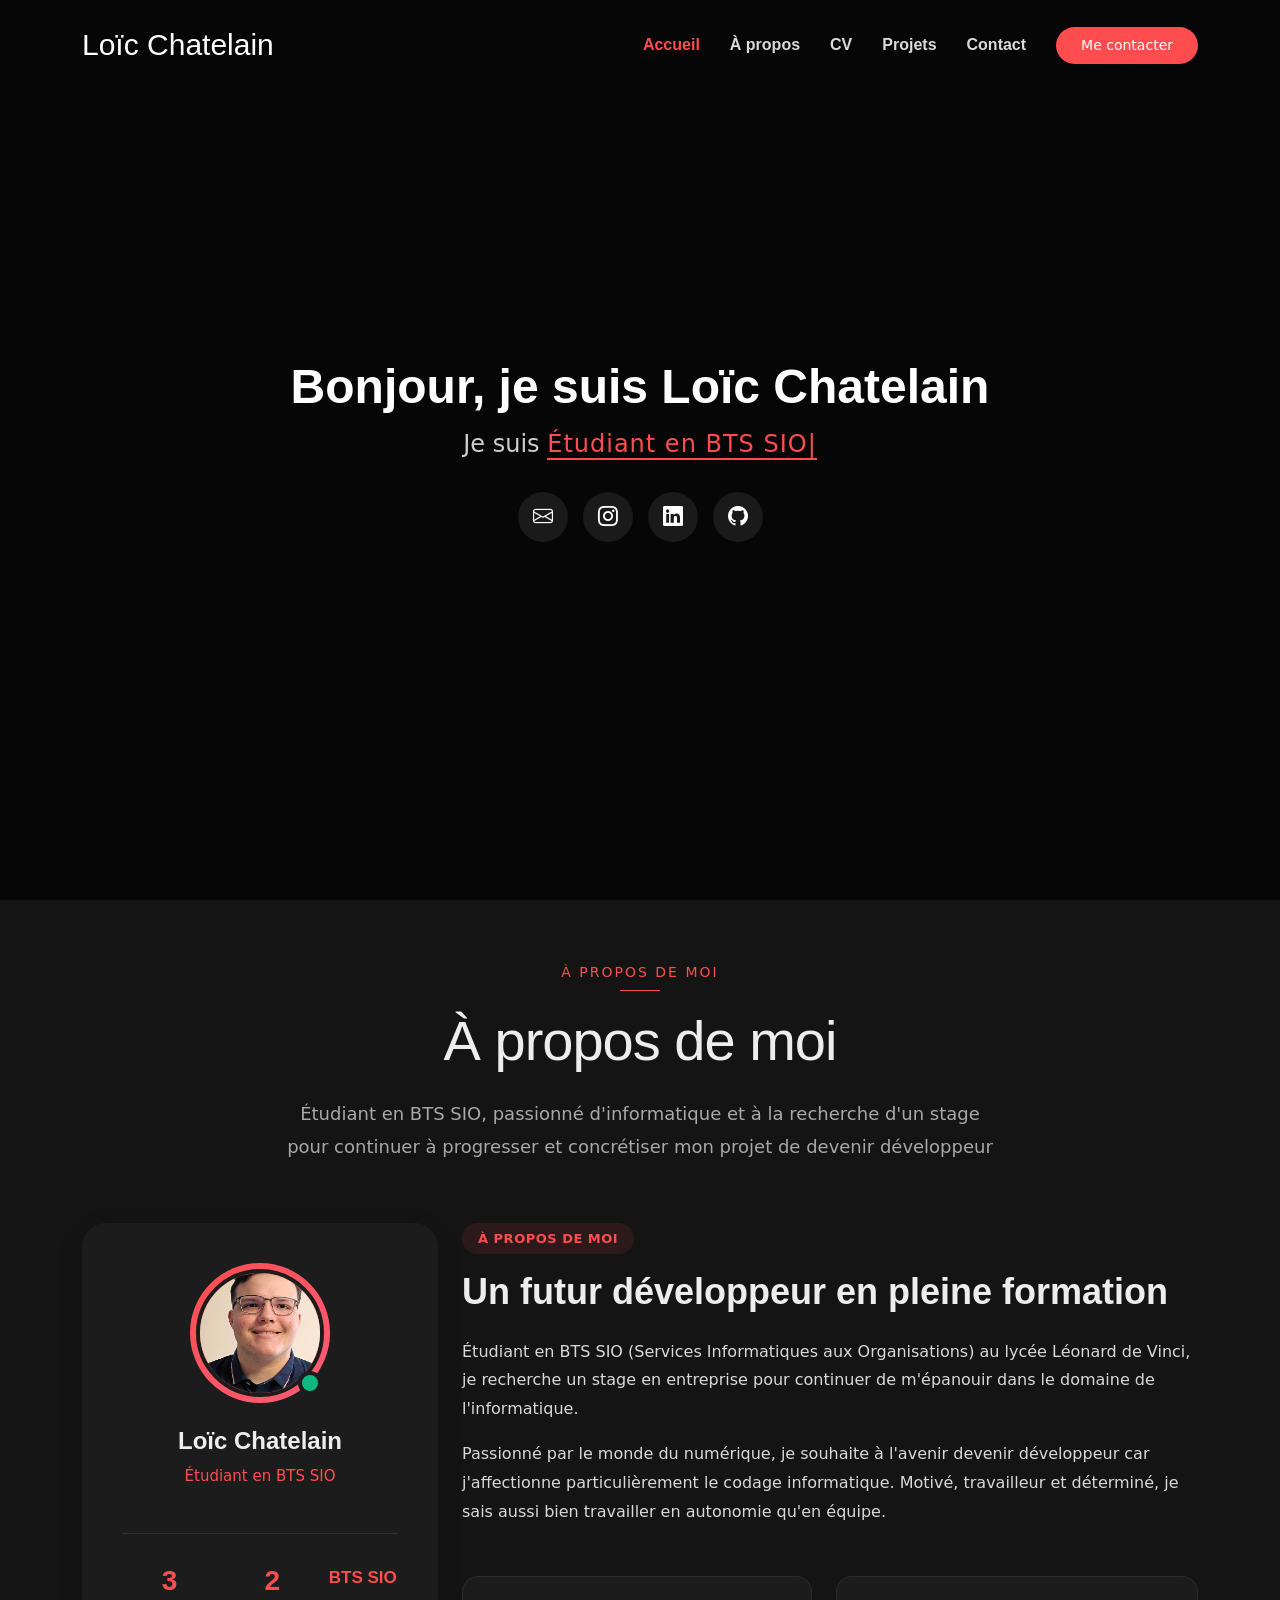
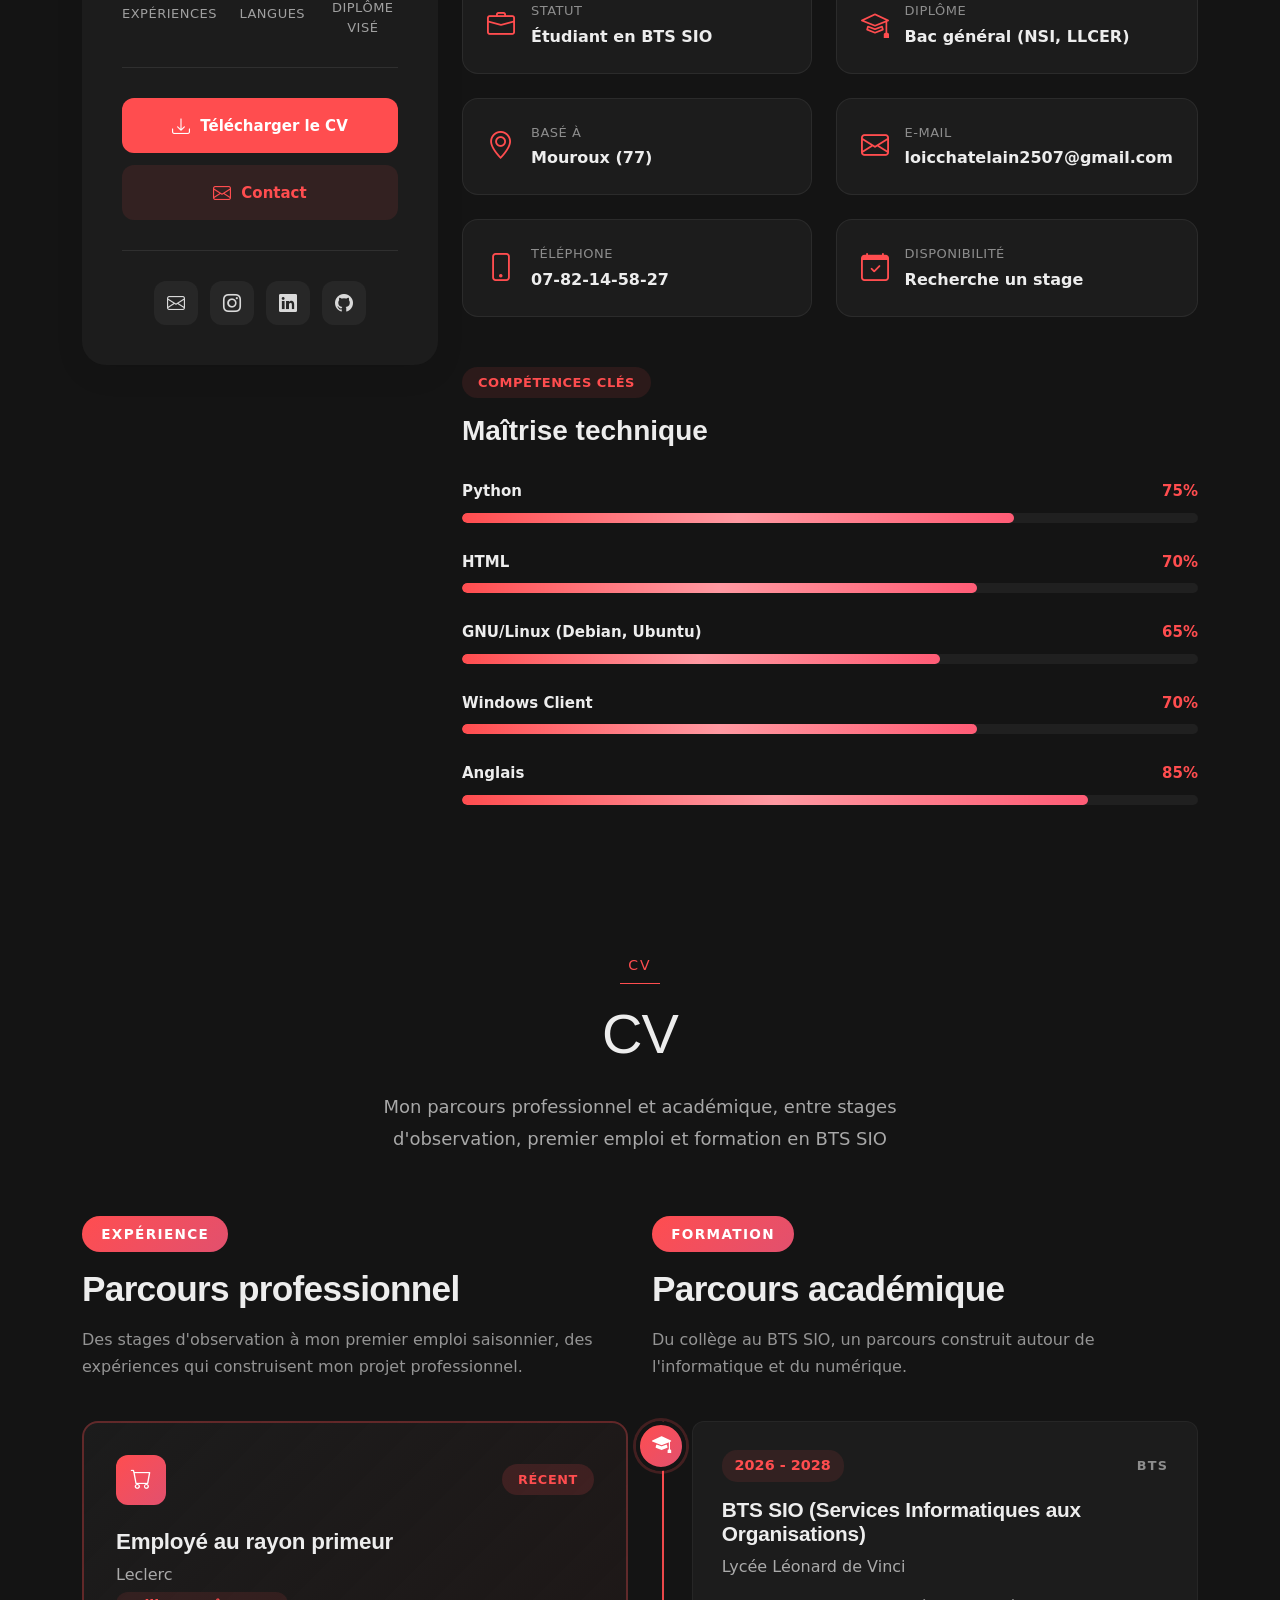
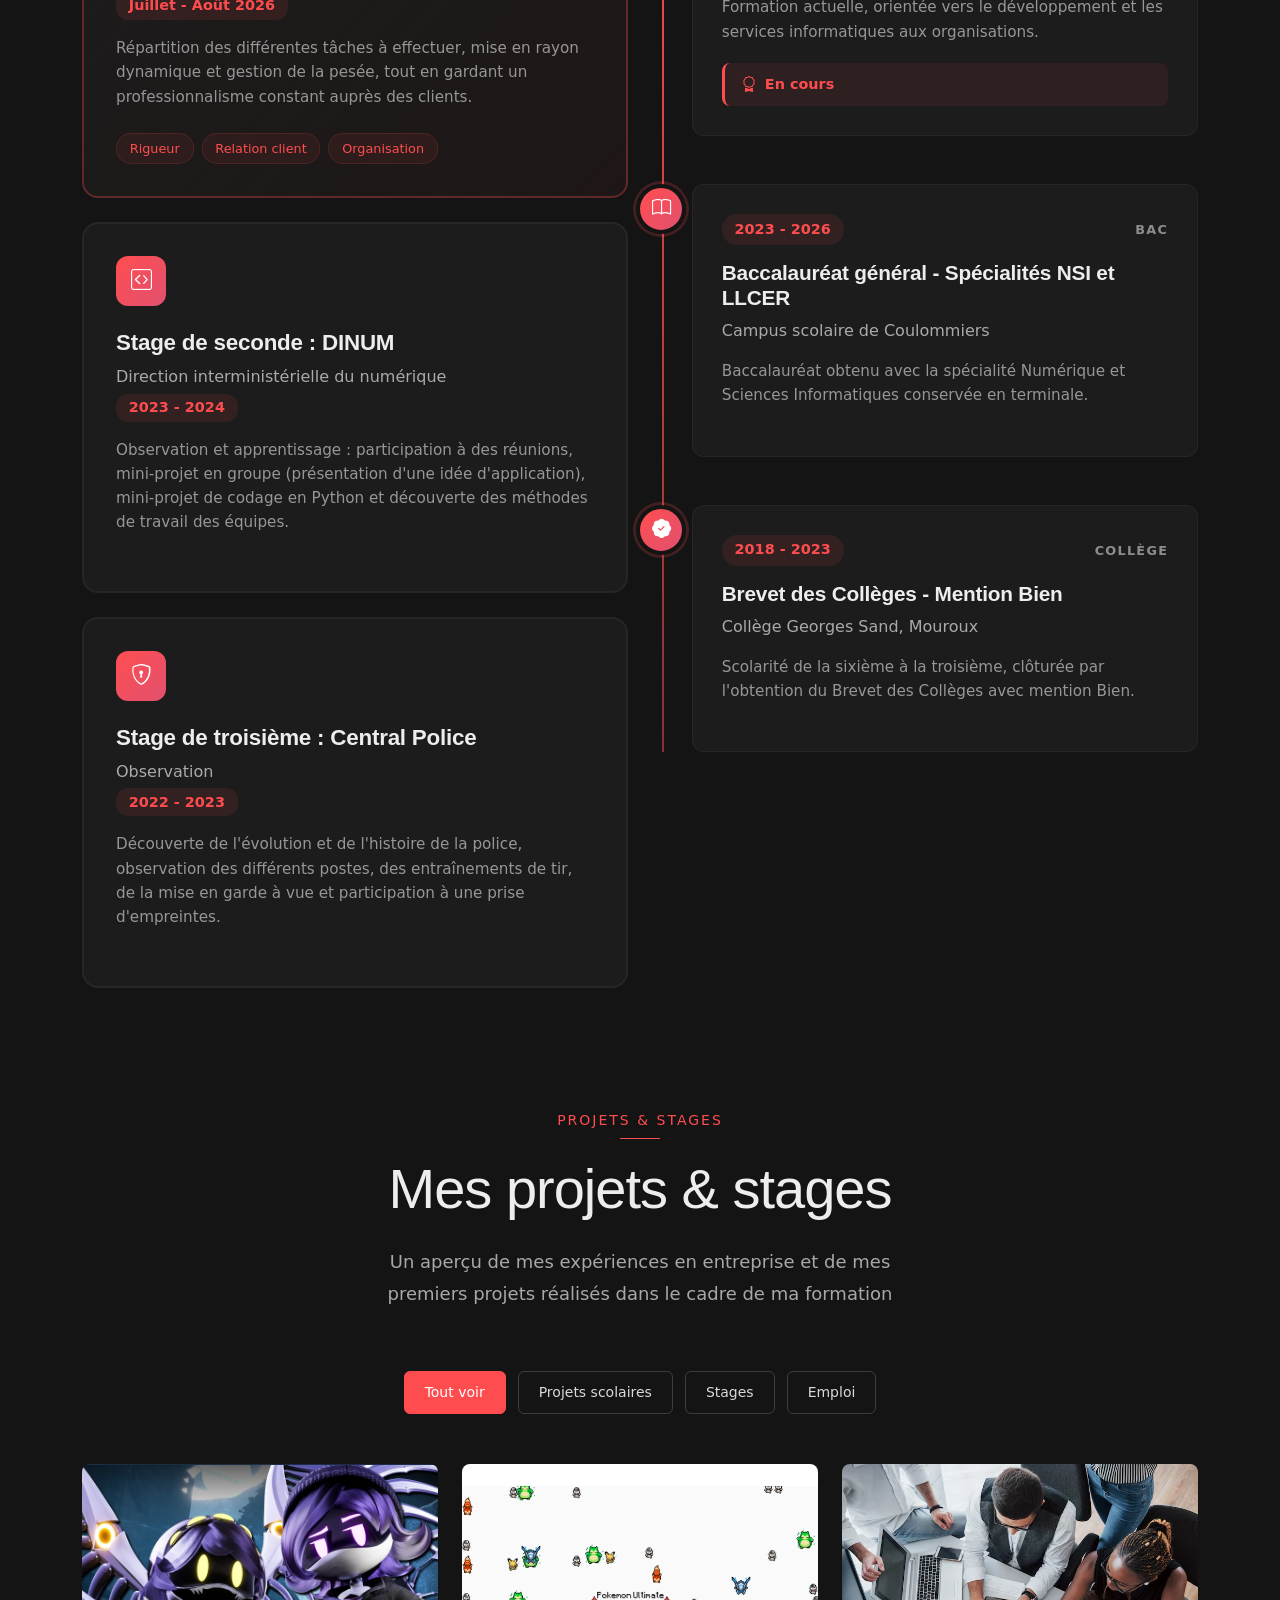
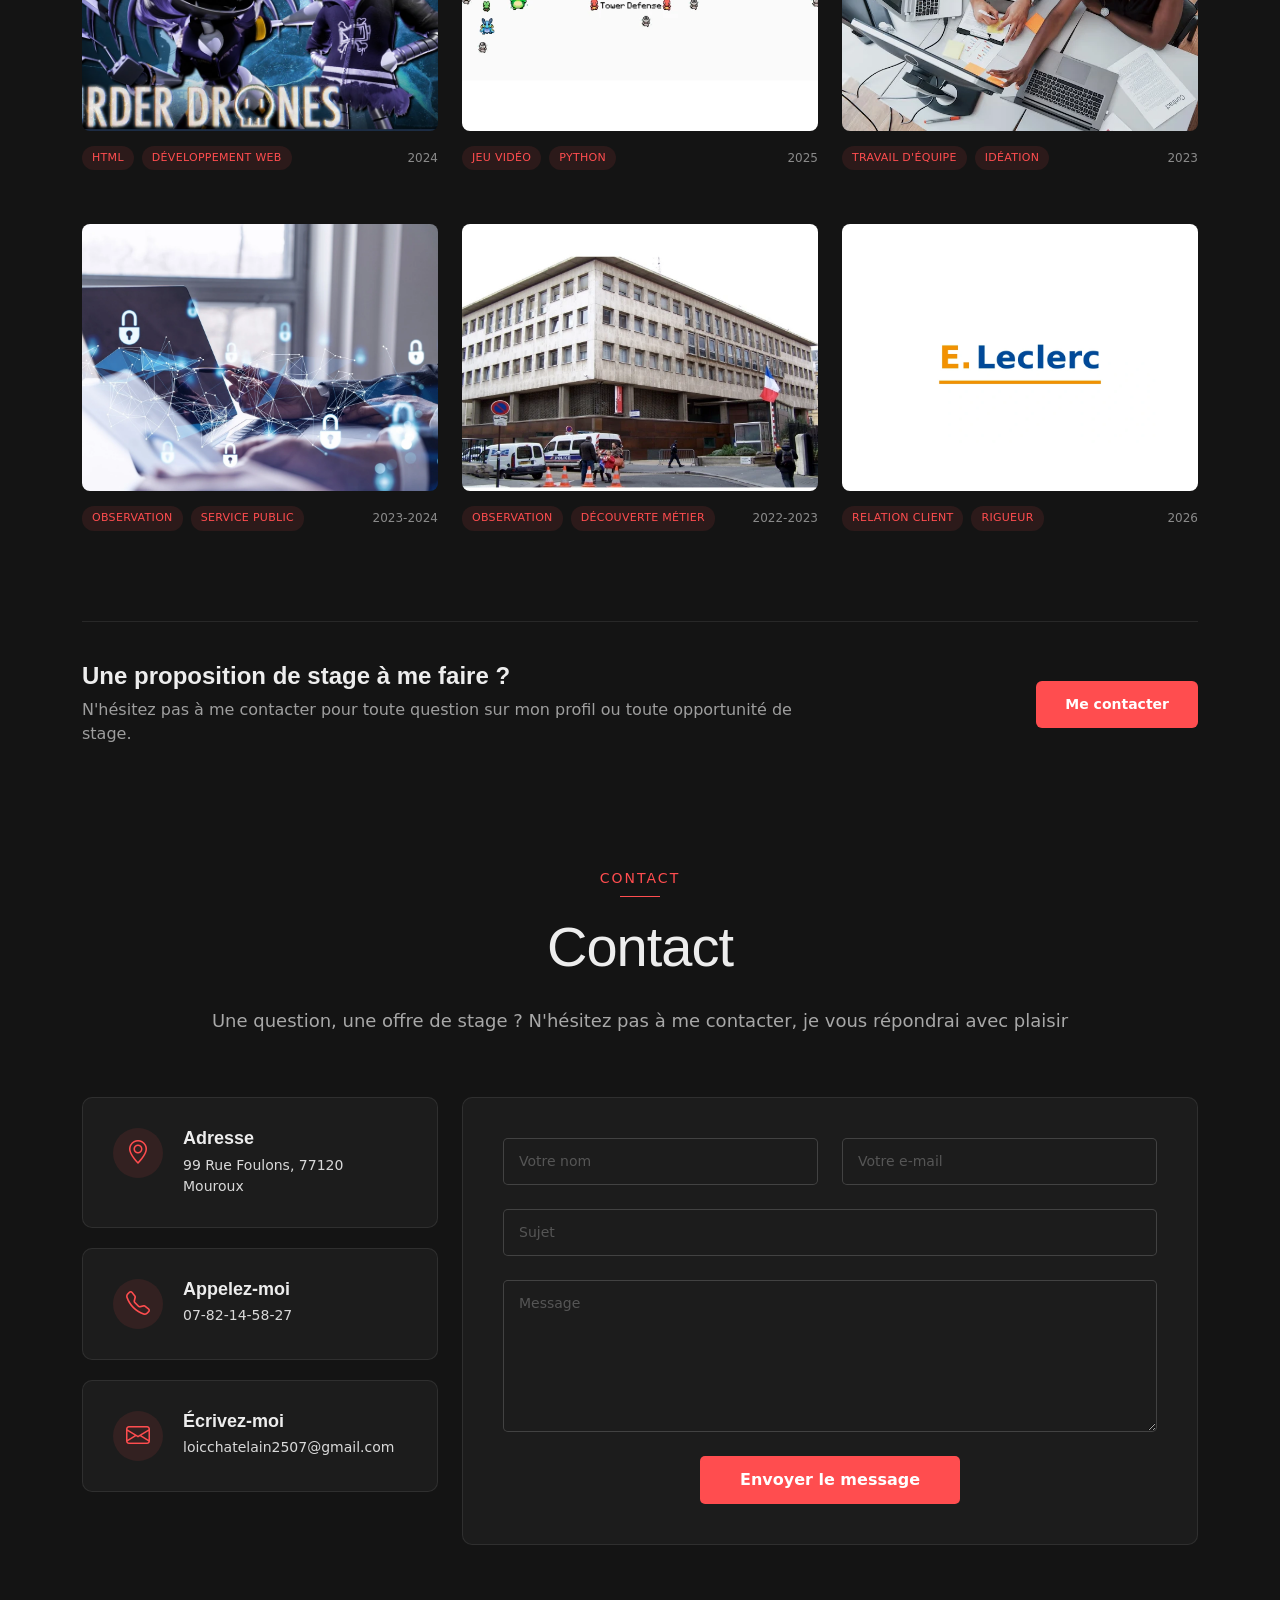
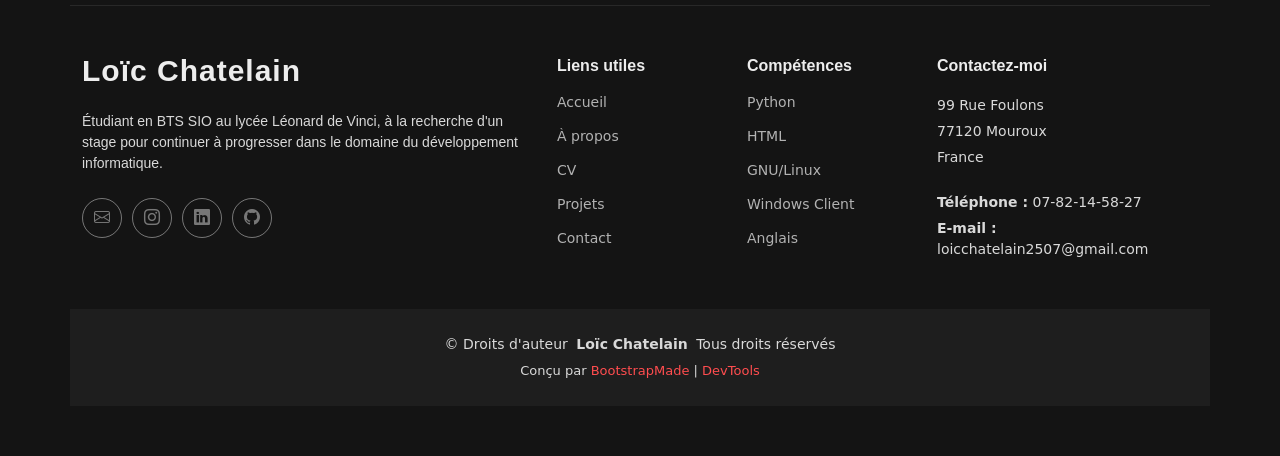
==== commit 25e1fcf5: "Update index.html" ====
--- a/index.html
+++ b/index.html
@@ -773,3879 +773,4 @@
 
 </body>
 
-</html><!DOCTYPE html>
-<html lang="fr">
-
-<head>
-  <meta charset="utf-8">
-  <meta content="width=device-width, initial-scale=1.0" name="viewport">
-  <title>Loïc Chatelain - Étudiant BTS SIO</title>
-  <meta name="description" content="Portfolio de Loïc Chatelain, étudiant en BTS SIO à la recherche d'un stage en entreprise dans le développement informatique.">
-  <meta name="keywords" content="BTS SIO, développeur, stage, informatique, Loïc Chatelain">
-
-  <!-- Favicons -->
-  <link href="assets/img/favicon.png" rel="icon">
-  <link href="assets/img/apple-touch-icon.png" rel="apple-touch-icon">
-
-  <!-- Fonts -->
-  <link href="https://fonts.googleapis.com" rel="preconnect">
-  <link href="https://fonts.gstatic.com" rel="preconnect" crossorigin>
-  <link href="https://fonts.googleapis.com/css2?family=Roboto:ital,wght@0,100;0,300;0,400;0,500;0,700;0,900;1,100;1,300;1,400;1,500;1,700;1,900&family=Raleway:ital,wght@0,100;0,200;0,300;0,400;0,500;0,600;0,700;0,800;0,900;1,100;1,200;1,300;1,400;1,500;1,600;1,700;1,800;1,900&family=Mulish:ital,wght@0,200;0,300;0,400;0,500;0,600;0,700;0,800;0,900;1,200;1,300;1,400;1,500;1,600;1,700;1,800;1,900&display=swap" rel="stylesheet">
-
-  <!-- Vendor CSS Files -->
-  <link href="assets/vendor/bootstrap/css/bootstrap.min.css" rel="stylesheet">
-  <link href="assets/vendor/bootstrap-icons/bootstrap-icons.css" rel="stylesheet">
-  <link href="assets/vendor/aos/aos.css" rel="stylesheet">
-  <link href="assets/vendor/glightbox/css/glightbox.min.css" rel="stylesheet">
-  <link href="assets/vendor/swiper/swiper-bundle.min.css" rel="stylesheet">
-
-  <!-- Main CSS File -->
-  <link href="assets/css/main.css" rel="stylesheet">
-
-  <!-- =======================================================
-  * Template Name: Craftivo
-  * Template URL: https://bootstrapmade.com/craftivo-bootstrap-portfolio-template/
-  * Updated: Oct 04 2025 with Bootstrap v5.3.8
-  * Author: BootstrapMade.com
-  * License: https://bootstrapmade.com/license/
-  ======================================================== -->
-</head>
-
-<body class="index-page">
-
-  <header id="header" class="header d-flex align-items-center fixed-top">
-    <div class="container-fluid container-xl position-relative d-flex align-items-center">
-
-      <a href="index.html" class="logo d-flex align-items-center me-auto">
-        <h1 class="sitename">Loïc Chatelain</h1>
-      </a>
-
-      <nav id="navmenu" class="navmenu">
-        <ul>
-          <li><a href="#hero" class="active">Accueil</a></li>
-          <li><a href="#about">À propos</a></li>
-          <li><a href="#resume">CV</a></li>
-          <li><a href="#portfolio">Projets</a></li>
-          <li><a href="#contact">Contact</a></li>
-        </ul>
-        <i class="mobile-nav-toggle d-xl-none bi bi-list"></i>
-      </nav>
-
-      <a class="btn-getstarted" href="#contact">Me contacter</a>
-
-    </div>
-  </header>
-
-  <main class="main">
-
-    <!-- Hero Section -->
-    <section id="hero" class="hero section dark-background">
-
-      <div class="container" data-aos="fade-up" data-aos-delay="100">
-        <div class="row justify-content-center">
-          <div class="col-lg-8 text-center">
-            <h2>Bonjour, je suis Loïc Chatelain</h2>
-            <p>Je suis <span class="typed" data-typed-items="Étudiant en BTS SIO, Développeur en devenir, Passionné d'informatique, À la recherche d'un stage"></span><span class="typed-cursor" aria-hidden="true"></span></p>
-            <div class="social-links">
-              <a href="mailto:loicchatelain2507@gmail.com"><i class="bi bi-envelope"></i></a>
-              <a href="#"><i class="bi bi-instagram"></i></a>
-              <a href="https://www.linkedin.com/in/lo%C3%AFc-chatelain-aba5b0439/" target="_blank" rel="noopener noreferrer"><i class="bi bi-linkedin"></i></a>
-              <a href="https://github.com/loicchatelain/loicchatelain.github.io/deployments/github-pages" target="_blank" rel="noopener noreferrer"><i class="bi bi-github"></i></a>
-            </div>
-          </div>
-        </div>
-      </div>
-
-    </section><!-- /Hero Section -->
-
-    <!-- About Section -->
-    <section id="about" class="about section">
-
-      <!-- Section Title -->
-      <div class="container section-title" data-aos="fade-up">
-        <span class="subtitle">À propos de moi</span>
-        <h2>À propos de moi</h2>
-        <p>Étudiant en BTS SIO, passionné d'informatique et à la recherche d'un stage pour continuer à progresser et concrétiser mon projet de devenir développeur</p>
-      </div><!-- End Section Title -->
-
-      <div class="container" data-aos="fade-up" data-aos-delay="100">
-
-        <div class="row gy-5">
-          <div class="col-lg-4" data-aos="zoom-in" data-aos-delay="150">
-            <div class="profile-card">
-              <div class="profile-header">
-                <div class="profile-avatar">
-                  <img src="assets/img/profile/profile-square-3.webp" class="img-fluid" alt="">
-                  <div class="status-indicator"></div>
-                </div>
-                <h3>Loïc Chatelain</h3>
-                <span class="role">Étudiant en BTS SIO</span>
-              </div>
-
-              <div class="profile-stats">
-                <div class="stat-item">
-                  <h4>3</h4>
-                  <p>Expériences</p>
-                </div>
-                <div class="stat-item">
-                  <h4>2</h4>
-                  <p>Langues</p>
-                </div>
-                <div class="stat-item">
-                  <h4 class="stat-value-compact">BTS SIO</h4>
-                  <p>Diplôme visé</p>
-                </div>
-              </div>
-
-              <div class="profile-actions">
-                <a href="assets/CV_CHATELAIN_Loic.pdf" class="btn-primary" download><i class="bi bi-download"></i> Télécharger le CV</a>
-                <a href="#contact" class="btn-secondary"><i class="bi bi-envelope"></i> Contact</a>
-              </div>
-
-              <div class="social-connect">
-                <a href="mailto:loicchatelain2507@gmail.com"><i class="bi bi-envelope"></i></a>
-                <a href="#"><i class="bi bi-instagram"></i></a>
-                <a href="https://www.linkedin.com/in/lo%C3%AFc-chatelain-aba5b0439/" target="_blank" rel="noopener noreferrer"><i class="bi bi-linkedin"></i></a>
-                <a href="https://github.com/loicchatelain/loicchatelain.github.io/deployments/github-pages" target="_blank" rel="noopener noreferrer"><i class="bi bi-github"></i></a>
-              </div>
-            </div>
-          </div>
-
-          <div class="col-lg-8" data-aos="fade-left" data-aos-delay="200">
-            <div class="content-wrapper">
-              <div class="bio-section">
-                <div class="section-tag">À propos de moi</div>
-                <h2>Un futur développeur en pleine formation</h2>
-                <p>Étudiant en BTS SIO (Services Informatiques aux Organisations) au lycée Léonard de Vinci, je recherche un stage en entreprise pour continuer de m'épanouir dans le domaine de l'informatique.</p>
-                <p>Passionné par le monde du numérique, je souhaite à l'avenir devenir développeur car j'affectionne particulièrement le codage informatique. Motivé, travailleur et déterminé, je sais aussi bien travailler en autonomie qu'en équipe.</p>
-              </div>
-
-              <div class="details-grid">
-                <div class="detail-item" data-aos="fade-up" data-aos-delay="250">
-                  <i class="bi bi-briefcase"></i>
-                  <div class="detail-content">
-                    <span>Statut</span>
-                    <strong>Étudiant en BTS SIO</strong>
-                  </div>
-                </div>
-
-                <div class="detail-item" data-aos="fade-up" data-aos-delay="300">
-                  <i class="bi bi-mortarboard"></i>
-                  <div class="detail-content">
-                    <span>Diplôme</span>
-                    <strong>Bac général (NSI, LLCER)</strong>
-                  </div>
-                </div>
-
-                <div class="detail-item" data-aos="fade-up" data-aos-delay="350">
-                  <i class="bi bi-geo-alt"></i>
-                  <div class="detail-content">
-                    <span>Basé à</span>
-                    <strong>Mouroux (77)</strong>
-                  </div>
-                </div>
-
-                <div class="detail-item" data-aos="fade-up" data-aos-delay="100">
-                  <i class="bi bi-envelope"></i>
-                  <div class="detail-content">
-                    <span>E-mail</span>
-                    <strong>loicchatelain2507@gmail.com</strong>
-                  </div>
-                </div>
-
-                <div class="detail-item" data-aos="fade-up" data-aos-delay="150">
-                  <i class="bi bi-phone"></i>
-                  <div class="detail-content">
-                    <span>Téléphone</span>
-                    <strong>07-82-14-58-27</strong>
-                  </div>
-                </div>
-
-                <div class="detail-item" data-aos="fade-up" data-aos-delay="200">
-                  <i class="bi bi-calendar-check"></i>
-                  <div class="detail-content">
-                    <span>Disponibilité</span>
-                    <strong>Recherche un stage</strong>
-                  </div>
-                </div>
-              </div>
-
-              <div class="skills-showcase" data-aos="fade-up" data-aos-delay="250">
-                <div class="section-tag">Compétences clés</div>
-                <h3>Maîtrise technique</h3>
-
-                <div class="skills-list skills-animation">
-                  <div class="skill-item">
-                    <div class="skill-info">
-                      <span class="skill-name">Python</span>
-                      <span class="skill-percent">75%</span>
-                    </div>
-                    <div class="progress">
-                      <div class="progress-bar" role="progressbar" aria-valuenow="75" aria-valuemin="0" aria-valuemax="100"></div>
-                    </div>
-                  </div>
-
-                  <div class="skill-item">
-                    <div class="skill-info">
-                      <span class="skill-name">HTML</span>
-                      <span class="skill-percent">70%</span>
-                    </div>
-                    <div class="progress">
-                      <div class="progress-bar" role="progressbar" aria-valuenow="70" aria-valuemin="0" aria-valuemax="100"></div>
-                    </div>
-                  </div>
-
-                  <div class="skill-item">
-                    <div class="skill-info">
-                      <span class="skill-name">GNU/Linux (Debian, Ubuntu)</span>
-                      <span class="skill-percent">65%</span>
-                    </div>
-                    <div class="progress">
-                      <div class="progress-bar" role="progressbar" aria-valuenow="65" aria-valuemin="0" aria-valuemax="100"></div>
-                    </div>
-                  </div>
-
-                  <div class="skill-item">
-                    <div class="skill-info">
-                      <span class="skill-name">Windows Client</span>
-                      <span class="skill-percent">70%</span>
-                    </div>
-                    <div class="progress">
-                      <div class="progress-bar" role="progressbar" aria-valuenow="70" aria-valuemin="0" aria-valuemax="100"></div>
-                    </div>
-                  </div>
-
-                  <div class="skill-item">
-                    <div class="skill-info">
-                      <span class="skill-name">Anglais</span>
-                      <span class="skill-percent">85%</span>
-                    </div>
-                    <div class="progress">
-                      <div class="progress-bar" role="progressbar" aria-valuenow="85" aria-valuemin="0" aria-valuemax="100"></div>
-                    </div>
-                  </div>
-                </div>
-              </div>
-            </div>
-          </div>
-        </div>
-
-      </div>
-
-    </section><!-- /About Section -->
-
-    <!-- Resume Section -->
-    <section id="resume" class="resume section">
-
-      <!-- Section Title -->
-      <div class="container section-title" data-aos="fade-up">
-        <span class="subtitle">CV</span>
-        <h2>CV</h2>
-        <p>Mon parcours professionnel et académique, entre stages d'observation, premier emploi et formation en BTS SIO</p>
-      </div><!-- End Section Title -->
-
-      <div class="container" data-aos="fade-up" data-aos-delay="100">
-
-        <div class="row gy-5">
-          <div class="col-lg-6">
-            <div class="experience-section">
-              <div class="section-header" data-aos="fade-right" data-aos-delay="200">
-                <div class="header-content">
-                  <span class="section-badge">Expérience</span>
-                  <h2>Parcours professionnel</h2>
-                  <p>Des stages d'observation à mon premier emploi saisonnier, des expériences qui construisent mon projet professionnel.</p>
-                </div>
-              </div>
-
-              <div class="experience-cards">
-                <div class="exp-card featured" data-aos="zoom-in" data-aos-delay="300">
-                  <div class="card-header">
-                    <div class="company-logo">
-                      <i class="bi bi-cart"></i>
-                    </div>
-                    <div class="period-badge">Récent</div>
-                  </div>
-                  <div class="card-body">
-                    <h3>Employé au rayon primeur</h3>
-                    <p class="company-name">Leclerc</p>
-                    <span class="duration">Juillet - Août 2026</span>
-                    <p class="description">Répartition des différentes tâches à effectuer, mise en rayon dynamique et gestion de la pesée, tout en gardant un professionnalisme constant auprès des clients.</p>
-                    <div class="skills-tags">
-                      <span class="skill-tag">Rigueur</span>
-                      <span class="skill-tag">Relation client</span>
-                      <span class="skill-tag">Organisation</span>
-                    </div>
-                  </div>
-                </div>
-
-                <div class="exp-card" data-aos="zoom-in" data-aos-delay="350">
-                  <div class="card-header">
-                    <div class="company-logo">
-                      <i class="bi bi-code-square"></i>
-                    </div>
-                  </div>
-                  <div class="card-body">
-                    <h3>Stage de seconde : DINUM</h3>
-                    <p class="company-name">Direction interministérielle du numérique</p>
-                    <span class="duration">2023 - 2024</span>
-                    <p class="description">Observation et apprentissage : participation à des réunions, mini-projet en groupe (présentation d'une idée d'application), mini-projet de codage en Python et découverte des méthodes de travail des équipes.</p>
-                  </div>
-                </div>
-
-                <div class="exp-card" data-aos="zoom-in" data-aos-delay="400">
-                  <div class="card-header">
-                    <div class="company-logo">
-                      <i class="bi bi-shield-lock"></i>
-                    </div>
-                  </div>
-                  <div class="card-body">
-                    <h3>Stage de troisième : Central Police</h3>
-                    <p class="company-name">Observation</p>
-                    <span class="duration">2022 - 2023</span>
-                    <p class="description">Découverte de l'évolution et de l'histoire de la police, observation des différents postes, des entraînements de tir, de la mise en garde à vue et participation à une prise d'empreintes.</p>
-                  </div>
-                </div>
-              </div>
-            </div>
-          </div>
-
-          <div class="col-lg-6">
-            <div class="education-section">
-              <div class="section-header" data-aos="fade-left" data-aos-delay="200">
-                <div class="header-content">
-                  <span class="section-badge">Formation</span>
-                  <h2>Parcours académique</h2>
-                  <p>Du collège au BTS SIO, un parcours construit autour de l'informatique et du numérique.</p>
-                </div>
-              </div>
-
-              <div class="education-timeline" data-aos="fade-left" data-aos-delay="300">
-                <div class="timeline-track">
-                  <div class="timeline-item">
-                    <div class="timeline-marker">
-                      <i class="bi bi-mortarboard-fill"></i>
-                    </div>
-                    <div class="timeline-content">
-                      <div class="education-meta">
-                        <span class="year-range">2026 - 2028</span>
-                        <span class="degree-level">BTS</span>
-                      </div>
-                      <h4>BTS SIO (Services Informatiques aux Organisations)</h4>
-                      <p class="institution">Lycée Léonard de Vinci</p>
-                      <p class="description">Formation actuelle, orientée vers le développement et les services informatiques aux organisations.</p>
-                      <div class="achievement">
-                        <i class="bi bi-award"></i>
-                        <span>En cours</span>
-                      </div>
-                    </div>
-                  </div>
-
-                  <div class="timeline-item">
-                    <div class="timeline-marker">
-                      <i class="bi bi-book"></i>
-                    </div>
-                    <div class="timeline-content">
-                      <div class="education-meta">
-                        <span class="year-range">2023 - 2026</span>
-                        <span class="degree-level">Bac</span>
-                      </div>
-                      <h4>Baccalauréat général - Spécialités NSI et LLCER</h4>
-                      <p class="institution">Campus scolaire de Coulommiers</p>
-                      <p class="description">Baccalauréat obtenu avec la spécialité Numérique et Sciences Informatiques conservée en terminale.</p>
-                    </div>
-                  </div>
-
-                  <div class="timeline-item">
-                    <div class="timeline-marker">
-                      <i class="bi bi-patch-check-fill"></i>
-                    </div>
-                    <div class="timeline-content">
-                      <div class="education-meta">
-                        <span class="year-range">2018 - 2023</span>
-                        <span class="degree-level">Collège</span>
-                      </div>
-                      <h4>Brevet des Collèges - Mention Bien</h4>
-                      <p class="institution">Collège Georges Sand, Mouroux</p>
-                      <p class="description">Scolarité de la sixième à la troisième, clôturée par l'obtention du Brevet des Collèges avec mention Bien.</p>
-                    </div>
-                  </div>
-                </div>
-              </div>
-            </div>
-          </div>
-        </div>
-
-      </div>
-
-    </section><!-- /Resume Section -->
-
-    <!-- Portfolio Section -->
-    <section id="portfolio" class="portfolio section">
-
-      <!-- Section Title -->
-      <div class="container section-title" data-aos="fade-up">
-        <span class="subtitle">Projets & stages</span>
-        <h2>Mes projets & stages</h2>
-        <p>Un aperçu de mes expériences en entreprise et de mes premiers projets réalisés dans le cadre de ma formation</p>
-      </div><!-- End Section Title -->
-
-      <div class="container" data-aos="fade-up" data-aos-delay="100">
-
-        <div class="isotope-layout" data-default-filter="*" data-layout="masonry" data-sort="original-order">
-          <ul class="portfolio-filters isotope-filters" data-aos="fade-up" data-aos-delay="200">
-            <li data-filter="*" class="filter-active">Tout voir</li>
-            <li data-filter=".filter-creative">Projets scolaires</li>
-            <li data-filter=".filter-digital">Stages</li>
-            <li data-filter=".filter-development">Emploi</li>
-          </ul>
-
-          <div class="row gy-4 isotope-container" data-aos="fade-up" data-aos-delay="300">
-            <div class="col-lg-4 col-md-6 portfolio-item isotope-item filter-creative">
-              <div class="portfolio-card">
-                <div class="portfolio-image-container">
-                  <img src="assets/img/portfolio/murder-drones.webp" alt="Projet NSI page Web" class="img-fluid" loading="lazy">
-                  <div class="portfolio-overlay">
-                    <div class="portfolio-info">
-                      <span class="project-category">Projet scolaire - NSI</span>
-                      <h4>Projet NSI page Web</h4>
-                    </div>
-                    <div class="portfolio-actions">
-                      <a href="assets/img/portfolio/murder-drones.webp" class="glightbox portfolio-link">
-                        <i class="bi bi-plus-lg"></i>
-                      </a>
-                    </div>
-                  </div>
-                </div>
-                <div class="portfolio-meta">
-                  <div class="project-tags">
-                    <span class="tag">HTML</span>
-                    <span class="tag">Développement Web</span>
-                  </div>
-                  <div class="project-year">2024</div>
-                </div>
-              </div>
-            </div>
-
-            <div class="col-lg-4 col-md-6 portfolio-item isotope-item filter-creative">
-              <div class="portfolio-card">
-                <div class="portfolio-image-container">
-                  <img src="assets/img/portfolio/pokemon-utd.webp" alt="Pokemon Ultimate Tower Defense" class="img-fluid" loading="lazy">
-                  <div class="portfolio-overlay">
-                    <div class="portfolio-info">
-                      <span class="project-category">Projet scolaire - NSI</span>
-                      <h4>Pokemon Ultimate Tower Defense</h4>
-                    </div>
-                    <div class="portfolio-actions">
-                      <a href="assets/img/portfolio/pokemon-utd.webp" class="glightbox portfolio-link">
-                        <i class="bi bi-plus-lg"></i>
-                      </a>
-                    </div>
-                  </div>
-                </div>
-                <div class="portfolio-meta">
-                  <div class="project-tags">
-                    <span class="tag">Jeu vidéo</span>
-                    <span class="tag">Python</span>
-                  </div>
-                  <div class="project-year">2025</div>
-                </div>
-              </div>
-            </div>
-
-            <div class="col-lg-4 col-md-6 portfolio-item isotope-item filter-creative">
-              <div class="portfolio-card">
-                <div class="portfolio-image-container">
-                  <img src="assets/img/portfolio/groupe-travail.webp" alt="Projet de groupe" class="img-fluid" loading="lazy">
-                  <div class="portfolio-overlay">
-                    <div class="portfolio-info">
-                      <span class="project-category">Projet de groupe</span>
-                      <h4>Présentation d'une idée d'application</h4>
-                    </div>
-                    <div class="portfolio-actions">
-                      <a href="assets/img/portfolio/groupe-travail.webp" class="glightbox portfolio-link">
-                        <i class="bi bi-plus-lg"></i>
-                      </a>
-                    </div>
-                  </div>
-                </div>
-                <div class="portfolio-meta">
-                  <div class="project-tags">
-                    <span class="tag">Travail d'équipe</span>
-                    <span class="tag">Idéation</span>
-                  </div>
-                  <div class="project-year">2023</div>
-                </div>
-              </div>
-            </div>
-
-            <div class="col-lg-4 col-md-6 portfolio-item isotope-item filter-digital">
-              <div class="portfolio-card">
-                <div class="portfolio-image-container">
-                  <img src="assets/img/portfolio/dinum.webp" alt="Stage DINUM" class="img-fluid" loading="lazy">
-                  <div class="portfolio-overlay">
-                    <div class="portfolio-info">
-                      <span class="project-category">Stage de seconde</span>
-                      <h4>DINUM - Direction interministérielle du numérique</h4>
-                    </div>
-                    <div class="portfolio-actions">
-                      <a href="assets/img/portfolio/dinum.webp" class="glightbox portfolio-link">
-                        <i class="bi bi-plus-lg"></i>
-                      </a>
-                    </div>
-                  </div>
-                </div>
-                <div class="portfolio-meta">
-                  <div class="project-tags">
-                    <span class="tag">Observation</span>
-                    <span class="tag">Service public</span>
-                  </div>
-                  <div class="project-year">2023-2024</div>
-                </div>
-              </div>
-            </div>
-
-            <div class="col-lg-4 col-md-6 portfolio-item isotope-item filter-digital">
-              <div class="portfolio-card">
-                <div class="portfolio-image-container">
-                  <img src="assets/img/portfolio/commissariat.webp" alt="Stage Central Police" class="img-fluid" loading="lazy">
-                  <div class="portfolio-overlay">
-                    <div class="portfolio-info">
-                      <span class="project-category">Stage de troisième</span>
-                      <h4>Central Police</h4>
-                    </div>
-                    <div class="portfolio-actions">
-                      <a href="assets/img/portfolio/commissariat.webp" class="glightbox portfolio-link">
-                        <i class="bi bi-plus-lg"></i>
-                      </a>
-                    </div>
-                  </div>
-                </div>
-                <div class="portfolio-meta">
-                  <div class="project-tags">
-                    <span class="tag">Observation</span>
-                    <span class="tag">Découverte métier</span>
-                  </div>
-                  <div class="project-year">2022-2023</div>
-                </div>
-              </div>
-            </div>
-
-            <div class="col-lg-4 col-md-6 portfolio-item isotope-item filter-development">
-              <div class="portfolio-card">
-                <div class="portfolio-image-container">
-                  <img src="assets/img/portfolio/leclerc-logo.webp" alt="Emploi Leclerc" class="img-fluid logo-contain" loading="lazy">
-                  <div class="portfolio-overlay">
-                    <div class="portfolio-info">
-                      <span class="project-category">Emploi saisonnier</span>
-                      <h4>Leclerc - Rayon primeur</h4>
-                    </div>
-                    <div class="portfolio-actions">
-                      <a href="assets/img/portfolio/leclerc-logo.webp" class="glightbox portfolio-link">
-                        <i class="bi bi-plus-lg"></i>
-                      </a>
-                    </div>
-                  </div>
-                </div>
-                <div class="portfolio-meta">
-                  <div class="project-tags">
-                    <span class="tag">Relation client</span>
-                    <span class="tag">Rigueur</span>
-                  </div>
-                  <div class="project-year">2026</div>
-                </div>
-              </div>
-            </div>
-          </div>
-
-        </div>
-
-        <div class="portfolio-bottom" data-aos="fade-up" data-aos-delay="400">
-          <div class="row align-items-center">
-            <div class="col-lg-8">
-              <h3>Une proposition de stage à me faire ?</h3>
-              <p>N'hésitez pas à me contacter pour toute question sur mon profil ou toute opportunité de stage.</p>
-            </div>
-            <div class="col-lg-4 text-lg-end">
-              <a href="#contact" class="btn btn-accent">Me contacter</a>
-            </div>
-          </div>
-        </div>
-
-      </div>
-
-    </section><!-- /Portfolio Section -->
-
-    <!-- Contact Section -->
-    <section id="contact" class="contact section">
-
-      <!-- Section Title -->
-      <div class="container section-title" data-aos="fade-up">
-        <span class="subtitle">Contact</span>
-        <h2>Contact</h2>
-        <p>Une question, une offre de stage ? N'hésitez pas à me contacter, je vous répondrai avec plaisir</p>
-      </div><!-- End Section Title -->
-
-      <div class="container">
-
-        <div class="row gy-4">
-
-          <div class="col-lg-4">
-            <div class="info-item">
-              <div class="icon-wrapper">
-                <i class="bi bi-geo-alt"></i>
-              </div>
-              <div>
-                <h3>Adresse</h3>
-                <p>99 Rue Foulons, 77120 Mouroux</p>
-              </div>
-            </div>
-
-            <div class="info-item">
-              <div class="icon-wrapper">
-                <i class="bi bi-telephone"></i>
-              </div>
-              <div>
-                <h3>Appelez-moi</h3>
-                <p>07-82-14-58-27</p>
-              </div>
-            </div>
-
-            <div class="info-item">
-              <div class="icon-wrapper">
-                <i class="bi bi-envelope"></i>
-              </div>
-              <div>
-                <h3>Écrivez-moi</h3>
-                <p>loicchatelain2507@gmail.com</p>
-              </div>
-            </div>
-
-          </div>
-
-          <div class="col-lg-8">
-            <form action="forms/contact.php" method="post" class="php-email-form">
-              <div class="row gy-4">
-
-                <div class="col-md-6">
-                  <input type="text" name="name" class="form-control" placeholder="Votre nom" required="">
-                </div>
-
-                <div class="col-md-6">
-                  <input type="email" class="form-control" name="email" placeholder="Votre e-mail" required="">
-                </div>
-
-                <div class="col-md-12">
-                  <input type="text" class="form-control" name="subject" placeholder="Sujet" required="">
-                </div>
-
-                <div class="col-md-12">
-                  <textarea class="form-control" name="message" rows="6" placeholder="Message" required=""></textarea>
-                </div>
-
-                <div class="col-md-12 text-center">
-                  <div class="loading">Chargement</div>
-                  <div class="error-message"></div>
-                  <div class="sent-message">Votre message a été envoyé. Merci !</div>
-
-                  <button type="submit">Envoyer le message</button>
-                </div>
-
-              </div>
-            </form>
-          </div>
-
-        </div>
-
-      </div>
-
-    </section><!-- /Contact Section -->
-
-  </main>
-
-  <footer id="footer" class="footer">
-
-    <div class="container footer-top">
-      <div class="row gy-4">
-        <div class="col-lg-5 col-md-12 footer-about">
-          <a href="index.html" class="logo d-flex align-items-center">
-            <span class="sitename">Loïc Chatelain</span>
-          </a>
-          <p>Étudiant en BTS SIO au lycée Léonard de Vinci, à la recherche d'un stage pour continuer à progresser dans le domaine du développement informatique.</p>
-          <div class="social-links d-flex mt-4">
-            <a href="mailto:loicchatelain2507@gmail.com"><i class="bi bi-envelope"></i></a>
-            <a href="#"><i class="bi bi-instagram"></i></a>
-            <a href="https://www.linkedin.com/in/lo%C3%AFc-chatelain-aba5b0439/" target="_blank" rel="noopener noreferrer"><i class="bi bi-linkedin"></i></a>
-            <a href="https://github.com/loicchatelain/loicchatelain.github.io/deployments/github-pages" target="_blank" rel="noopener noreferrer"><i class="bi bi-github"></i></a>
-          </div>
-        </div>
-
-        <div class="col-lg-2 col-6 footer-links">
-          <h4>Liens utiles</h4>
-          <ul>
-            <li><a href="#hero">Accueil</a></li>
-            <li><a href="#about">À propos</a></li>
-            <li><a href="#resume">CV</a></li>
-            <li><a href="#portfolio">Projets</a></li>
-            <li><a href="#contact">Contact</a></li>
-          </ul>
-        </div>
-
-        <div class="col-lg-2 col-6 footer-links">
-          <h4>Compétences</h4>
-          <ul>
-            <li><a href="#about">Python</a></li>
-            <li><a href="#about">HTML</a></li>
-            <li><a href="#about">GNU/Linux</a></li>
-            <li><a href="#about">Windows Client</a></li>
-            <li><a href="#about">Anglais</a></li>
-          </ul>
-        </div>
-
-        <div class="col-lg-3 col-md-12 footer-contact text-center text-md-start">
-          <h4>Contactez-moi</h4>
-          <p>99 Rue Foulons</p>
-          <p>77120 Mouroux</p>
-          <p>France</p>
-          <p class="mt-4"><strong>Téléphone :</strong> <span>07-82-14-58-27</span></p>
-          <p><strong>E-mail :</strong> <span>loicchatelain2507@gmail.com</span></p>
-        </div>
-
-      </div>
-    </div>
-
-    <div class="container copyright text-center mt-4">
-      <p>© <span>Droits d'auteur</span> <strong class="px-1 sitename">Loïc Chatelain</strong> <span>Tous droits réservés</span></p>
-      <div class="credits">
-        <!-- All the links in the footer should remain intact. -->
-        <!-- You can delete the links only if you've purchased the pro version. -->
-        <!-- Licensing information: https://bootstrapmade.com/license/ -->
-        <!-- Purchase the pro version with working PHP/AJAX contact form: [buy-url] -->
-        Conçu par <a href="https://bootstrapmade.com/">BootstrapMade</a> | <a href="https://bootstrapmade.com/tools/">DevTools</a>
-      </div>
-    </div>
-
-  </footer>
-
-  <!-- Scroll Top -->
-  <a href="#" id="scroll-top" class="scroll-top d-flex align-items-center justify-content-center"><i class="bi bi-arrow-up-short"></i></a>
-
-  <!-- Preloader -->
-  <div id="preloader"></div>
-
-  <!-- Vendor JS Files -->
-  <script src="assets/vendor/bootstrap/js/bootstrap.bundle.min.js"></script>
-  <script src="assets/vendor/php-email-form/validate.js"></script>
-  <script src="assets/vendor/aos/aos.js"></script>
-  <script src="assets/vendor/typed.js/typed.umd.js"></script>
-  <script src="assets/vendor/waypoints/noframework.waypoints.js"></script>
-  <script src="assets/vendor/glightbox/js/glightbox.min.js"></script>
-  <script src="assets/vendor/imagesloaded/imagesloaded.pkgd.min.js"></script>
-  <script src="assets/vendor/isotope-layout/isotope.pkgd.min.js"></script>
-  <script src="assets/vendor/swiper/swiper-bundle.min.js"></script>
-
-  <!-- Main JS File -->
-  <script src="assets/js/main.js"></script>
-
-</body>
-
-</html><!DOCTYPE html>
-<html lang="fr">
-
-<head>
-  <meta charset="utf-8">
-  <meta content="width=device-width, initial-scale=1.0" name="viewport">
-  <title>Loïc Chatelain - Étudiant BTS SIO</title>
-  <meta name="description" content="Portfolio de Loïc Chatelain, étudiant en BTS SIO à la recherche d'un stage en entreprise dans le développement informatique.">
-  <meta name="keywords" content="BTS SIO, développeur, stage, informatique, Loïc Chatelain">
-
-  <!-- Favicons -->
-  <link href="assets/img/favicon.png" rel="icon">
-  <link href="assets/img/apple-touch-icon.png" rel="apple-touch-icon">
-
-  <!-- Fonts -->
-  <link href="https://fonts.googleapis.com" rel="preconnect">
-  <link href="https://fonts.gstatic.com" rel="preconnect" crossorigin>
-  <link href="https://fonts.googleapis.com/css2?family=Roboto:ital,wght@0,100;0,300;0,400;0,500;0,700;0,900;1,100;1,300;1,400;1,500;1,700;1,900&family=Raleway:ital,wght@0,100;0,200;0,300;0,400;0,500;0,600;0,700;0,800;0,900;1,100;1,200;1,300;1,400;1,500;1,600;1,700;1,800;1,900&family=Mulish:ital,wght@0,200;0,300;0,400;0,500;0,600;0,700;0,800;0,900;1,200;1,300;1,400;1,500;1,600;1,700;1,800;1,900&display=swap" rel="stylesheet">
-
-  <!-- Vendor CSS Files -->
-  <link href="assets/vendor/bootstrap/css/bootstrap.min.css" rel="stylesheet">
-  <link href="assets/vendor/bootstrap-icons/bootstrap-icons.css" rel="stylesheet">
-  <link href="assets/vendor/aos/aos.css" rel="stylesheet">
-  <link href="assets/vendor/glightbox/css/glightbox.min.css" rel="stylesheet">
-  <link href="assets/vendor/swiper/swiper-bundle.min.css" rel="stylesheet">
-
-  <!-- Main CSS File -->
-  <link href="assets/css/main.css" rel="stylesheet">
-
-  <!-- =======================================================
-  * Template Name: Craftivo
-  * Template URL: https://bootstrapmade.com/craftivo-bootstrap-portfolio-template/
-  * Updated: Oct 04 2025 with Bootstrap v5.3.8
-  * Author: BootstrapMade.com
-  * License: https://bootstrapmade.com/license/
-  ======================================================== -->
-</head>
-
-<body class="index-page">
-
-  <header id="header" class="header d-flex align-items-center fixed-top">
-    <div class="container-fluid container-xl position-relative d-flex align-items-center">
-
-      <a href="index.html" class="logo d-flex align-items-center me-auto">
-        <h1 class="sitename">Loïc Chatelain</h1>
-      </a>
-
-      <nav id="navmenu" class="navmenu">
-        <ul>
-          <li><a href="#hero" class="active">Accueil</a></li>
-          <li><a href="#about">À propos</a></li>
-          <li><a href="#resume">CV</a></li>
-          <li><a href="#portfolio">Projets</a></li>
-          <li><a href="#contact">Contact</a></li>
-        </ul>
-        <i class="mobile-nav-toggle d-xl-none bi bi-list"></i>
-      </nav>
-
-      <a class="btn-getstarted" href="#contact">Me contacter</a>
-
-    </div>
-  </header>
-
-  <main class="main">
-
-    <!-- Hero Section -->
-    <section id="hero" class="hero section dark-background">
-
-      <div class="container" data-aos="fade-up" data-aos-delay="100">
-        <div class="row justify-content-center">
-          <div class="col-lg-8 text-center">
-            <h2>Bonjour, je suis Loïc Chatelain</h2>
-            <p>Je suis <span class="typed" data-typed-items="Étudiant en BTS SIO, Développeur en devenir, Passionné d'informatique, À la recherche d'un stage"></span><span class="typed-cursor" aria-hidden="true"></span></p>
-            <div class="social-links">
-              <a href="mailto:loicchatelain2507@gmail.com"><i class="bi bi-envelope"></i></a>
-              <a href="#"><i class="bi bi-instagram"></i></a>
-              <a href="https://www.linkedin.com/in/lo%C3%AFc-chatelain-aba5b0439/" target="_blank" rel="noopener noreferrer"><i class="bi bi-linkedin"></i></a>
-              <a href="https://github.com/loicchatelain/loicchatelain.github.io/deployments/github-pages" target="_blank" rel="noopener noreferrer"><i class="bi bi-github"></i></a>
-            </div>
-          </div>
-        </div>
-      </div>
-
-    </section><!-- /Hero Section -->
-
-    <!-- About Section -->
-    <section id="about" class="about section">
-
-      <!-- Section Title -->
-      <div class="container section-title" data-aos="fade-up">
-        <span class="subtitle">À propos de moi</span>
-        <h2>À propos de moi</h2>
-        <p>Étudiant en BTS SIO, passionné d'informatique et à la recherche d'un stage pour continuer à progresser et concrétiser mon projet de devenir développeur</p>
-      </div><!-- End Section Title -->
-
-      <div class="container" data-aos="fade-up" data-aos-delay="100">
-
-        <div class="row gy-5">
-          <div class="col-lg-4" data-aos="zoom-in" data-aos-delay="150">
-            <div class="profile-card">
-              <div class="profile-header">
-                <div class="profile-avatar">
-                  <img src="assets/img/profile/profile-square-3.webp" class="img-fluid" alt="">
-                  <div class="status-indicator"></div>
-                </div>
-                <h3>Loïc Chatelain</h3>
-                <span class="role">Étudiant en BTS SIO</span>
-              </div>
-
-              <div class="profile-stats">
-                <div class="stat-item">
-                  <h4>3</h4>
-                  <p>Expériences</p>
-                </div>
-                <div class="stat-item">
-                  <h4>2</h4>
-                  <p>Langues</p>
-                </div>
-                <div class="stat-item">
-                  <h4 class="stat-value-compact">BTS SIO</h4>
-                  <p>Diplôme visé</p>
-                </div>
-              </div>
-
-              <div class="profile-actions">
-                <a href="assets/CV_CHATELAIN_Loic.pdf" class="btn-primary" download><i class="bi bi-download"></i> Télécharger le CV</a>
-                <a href="#contact" class="btn-secondary"><i class="bi bi-envelope"></i> Contact</a>
-              </div>
-
-              <div class="social-connect">
-                <a href="mailto:loicchatelain2507@gmail.com"><i class="bi bi-envelope"></i></a>
-                <a href="#"><i class="bi bi-instagram"></i></a>
-                <a href="https://www.linkedin.com/in/lo%C3%AFc-chatelain-aba5b0439/" target="_blank" rel="noopener noreferrer"><i class="bi bi-linkedin"></i></a>
-                <a href="https://github.com/loicchatelain/loicchatelain.github.io/deployments/github-pages" target="_blank" rel="noopener noreferrer"><i class="bi bi-github"></i></a>
-              </div>
-            </div>
-          </div>
-
-          <div class="col-lg-8" data-aos="fade-left" data-aos-delay="200">
-            <div class="content-wrapper">
-              <div class="bio-section">
-                <div class="section-tag">À propos de moi</div>
-                <h2>Un futur développeur en pleine formation</h2>
-                <p>Étudiant en BTS SIO (Services Informatiques aux Organisations) au lycée Léonard de Vinci, je recherche un stage en entreprise pour continuer de m'épanouir dans le domaine de l'informatique.</p>
-                <p>Passionné par le monde du numérique, je souhaite à l'avenir devenir développeur car j'affectionne particulièrement le codage informatique. Motivé, travailleur et déterminé, je sais aussi bien travailler en autonomie qu'en équipe.</p>
-              </div>
-
-              <div class="details-grid">
-                <div class="detail-item" data-aos="fade-up" data-aos-delay="250">
-                  <i class="bi bi-briefcase"></i>
-                  <div class="detail-content">
-                    <span>Statut</span>
-                    <strong>Étudiant en BTS SIO</strong>
-                  </div>
-                </div>
-
-                <div class="detail-item" data-aos="fade-up" data-aos-delay="300">
-                  <i class="bi bi-mortarboard"></i>
-                  <div class="detail-content">
-                    <span>Diplôme</span>
-                    <strong>Bac général (NSI, LLCER)</strong>
-                  </div>
-                </div>
-
-                <div class="detail-item" data-aos="fade-up" data-aos-delay="350">
-                  <i class="bi bi-geo-alt"></i>
-                  <div class="detail-content">
-                    <span>Basé à</span>
-                    <strong>Mouroux (77)</strong>
-                  </div>
-                </div>
-
-                <div class="detail-item" data-aos="fade-up" data-aos-delay="100">
-                  <i class="bi bi-envelope"></i>
-                  <div class="detail-content">
-                    <span>E-mail</span>
-                    <strong>loicchatelain2507@gmail.com</strong>
-                  </div>
-                </div>
-
-                <div class="detail-item" data-aos="fade-up" data-aos-delay="150">
-                  <i class="bi bi-phone"></i>
-                  <div class="detail-content">
-                    <span>Téléphone</span>
-                    <strong>07-82-14-58-27</strong>
-                  </div>
-                </div>
-
-                <div class="detail-item" data-aos="fade-up" data-aos-delay="200">
-                  <i class="bi bi-calendar-check"></i>
-                  <div class="detail-content">
-                    <span>Disponibilité</span>
-                    <strong>Recherche un stage</strong>
-                  </div>
-                </div>
-              </div>
-
-              <div class="skills-showcase" data-aos="fade-up" data-aos-delay="250">
-                <div class="section-tag">Compétences clés</div>
-                <h3>Maîtrise technique</h3>
-
-                <div class="skills-list skills-animation">
-                  <div class="skill-item">
-                    <div class="skill-info">
-                      <span class="skill-name">Python</span>
-                      <span class="skill-percent">75%</span>
-                    </div>
-                    <div class="progress">
-                      <div class="progress-bar" role="progressbar" aria-valuenow="75" aria-valuemin="0" aria-valuemax="100"></div>
-                    </div>
-                  </div>
-
-                  <div class="skill-item">
-                    <div class="skill-info">
-                      <span class="skill-name">HTML</span>
-                      <span class="skill-percent">70%</span>
-                    </div>
-                    <div class="progress">
-                      <div class="progress-bar" role="progressbar" aria-valuenow="70" aria-valuemin="0" aria-valuemax="100"></div>
-                    </div>
-                  </div>
-
-                  <div class="skill-item">
-                    <div class="skill-info">
-                      <span class="skill-name">GNU/Linux (Debian, Ubuntu)</span>
-                      <span class="skill-percent">65%</span>
-                    </div>
-                    <div class="progress">
-                      <div class="progress-bar" role="progressbar" aria-valuenow="65" aria-valuemin="0" aria-valuemax="100"></div>
-                    </div>
-                  </div>
-
-                  <div class="skill-item">
-                    <div class="skill-info">
-                      <span class="skill-name">Windows Client</span>
-                      <span class="skill-percent">70%</span>
-                    </div>
-                    <div class="progress">
-                      <div class="progress-bar" role="progressbar" aria-valuenow="70" aria-valuemin="0" aria-valuemax="100"></div>
-                    </div>
-                  </div>
-
-                  <div class="skill-item">
-                    <div class="skill-info">
-                      <span class="skill-name">Anglais</span>
-                      <span class="skill-percent">85%</span>
-                    </div>
-                    <div class="progress">
-                      <div class="progress-bar" role="progressbar" aria-valuenow="85" aria-valuemin="0" aria-valuemax="100"></div>
-                    </div>
-                  </div>
-                </div>
-              </div>
-            </div>
-          </div>
-        </div>
-
-      </div>
-
-    </section><!-- /About Section -->
-
-    <!-- Resume Section -->
-    <section id="resume" class="resume section">
-
-      <!-- Section Title -->
-      <div class="container section-title" data-aos="fade-up">
-        <span class="subtitle">CV</span>
-        <h2>CV</h2>
-        <p>Mon parcours professionnel et académique, entre stages d'observation, premier emploi et formation en BTS SIO</p>
-      </div><!-- End Section Title -->
-
-      <div class="container" data-aos="fade-up" data-aos-delay="100">
-
-        <div class="row gy-5">
-          <div class="col-lg-6">
-            <div class="experience-section">
-              <div class="section-header" data-aos="fade-right" data-aos-delay="200">
-                <div class="header-content">
-                  <span class="section-badge">Expérience</span>
-                  <h2>Parcours professionnel</h2>
-                  <p>Des stages d'observation à mon premier emploi saisonnier, des expériences qui construisent mon projet professionnel.</p>
-                </div>
-              </div>
-
-              <div class="experience-cards">
-                <div class="exp-card featured" data-aos="zoom-in" data-aos-delay="300">
-                  <div class="card-header">
-                    <div class="company-logo">
-                      <i class="bi bi-cart"></i>
-                    </div>
-                    <div class="period-badge">Récent</div>
-                  </div>
-                  <div class="card-body">
-                    <h3>Employé au rayon primeur</h3>
-                    <p class="company-name">Leclerc</p>
-                    <span class="duration">Juillet - Août 2026</span>
-                    <p class="description">Répartition des différentes tâches à effectuer, mise en rayon dynamique et gestion de la pesée, tout en gardant un professionnalisme constant auprès des clients.</p>
-                    <div class="skills-tags">
-                      <span class="skill-tag">Rigueur</span>
-                      <span class="skill-tag">Relation client</span>
-                      <span class="skill-tag">Organisation</span>
-                    </div>
-                  </div>
-                </div>
-
-                <div class="exp-card" data-aos="zoom-in" data-aos-delay="350">
-                  <div class="card-header">
-                    <div class="company-logo">
-                      <i class="bi bi-code-square"></i>
-                    </div>
-                  </div>
-                  <div class="card-body">
-                    <h3>Stage de seconde : DINUM</h3>
-                    <p class="company-name">Direction interministérielle du numérique</p>
-                    <span class="duration">2023 - 2024</span>
-                    <p class="description">Observation et apprentissage : participation à des réunions, mini-projet en groupe (présentation d'une idée d'application), mini-projet de codage en Python et découverte des méthodes de travail des équipes.</p>
-                  </div>
-                </div>
-
-                <div class="exp-card" data-aos="zoom-in" data-aos-delay="400">
-                  <div class="card-header">
-                    <div class="company-logo">
-                      <i class="bi bi-shield-lock"></i>
-                    </div>
-                  </div>
-                  <div class="card-body">
-                    <h3>Stage de troisième : Central Police</h3>
-                    <p class="company-name">Observation</p>
-                    <span class="duration">2022 - 2023</span>
-                    <p class="description">Découverte de l'évolution et de l'histoire de la police, observation des différents postes, des entraînements de tir, de la mise en garde à vue et participation à une prise d'empreintes.</p>
-                  </div>
-                </div>
-              </div>
-            </div>
-          </div>
-
-          <div class="col-lg-6">
-            <div class="education-section">
-              <div class="section-header" data-aos="fade-left" data-aos-delay="200">
-                <div class="header-content">
-                  <span class="section-badge">Formation</span>
-                  <h2>Parcours académique</h2>
-                  <p>Du collège au BTS SIO, un parcours construit autour de l'informatique et du numérique.</p>
-                </div>
-              </div>
-
-              <div class="education-timeline" data-aos="fade-left" data-aos-delay="300">
-                <div class="timeline-track">
-                  <div class="timeline-item">
-                    <div class="timeline-marker">
-                      <i class="bi bi-mortarboard-fill"></i>
-                    </div>
-                    <div class="timeline-content">
-                      <div class="education-meta">
-                        <span class="year-range">2026 - 2028</span>
-                        <span class="degree-level">BTS</span>
-                      </div>
-                      <h4>BTS SIO (Services Informatiques aux Organisations)</h4>
-                      <p class="institution">Lycée Léonard de Vinci</p>
-                      <p class="description">Formation actuelle, orientée vers le développement et les services informatiques aux organisations.</p>
-                      <div class="achievement">
-                        <i class="bi bi-award"></i>
-                        <span>En cours</span>
-                      </div>
-                    </div>
-                  </div>
-
-                  <div class="timeline-item">
-                    <div class="timeline-marker">
-                      <i class="bi bi-book"></i>
-                    </div>
-                    <div class="timeline-content">
-                      <div class="education-meta">
-                        <span class="year-range">2023 - 2026</span>
-                        <span class="degree-level">Bac</span>
-                      </div>
-                      <h4>Baccalauréat général - Spécialités NSI et LLCER</h4>
-                      <p class="institution">Campus scolaire de Coulommiers</p>
-                      <p class="description">Baccalauréat obtenu avec la spécialité Numérique et Sciences Informatiques conservée en terminale.</p>
-                    </div>
-                  </div>
-
-                  <div class="timeline-item">
-                    <div class="timeline-marker">
-                      <i class="bi bi-patch-check-fill"></i>
-                    </div>
-                    <div class="timeline-content">
-                      <div class="education-meta">
-                        <span class="year-range">2018 - 2023</span>
-                        <span class="degree-level">Collège</span>
-                      </div>
-                      <h4>Brevet des Collèges - Mention Bien</h4>
-                      <p class="institution">Collège Georges Sand, Mouroux</p>
-                      <p class="description">Scolarité de la sixième à la troisième, clôturée par l'obtention du Brevet des Collèges avec mention Bien.</p>
-                    </div>
-                  </div>
-                </div>
-              </div>
-            </div>
-          </div>
-        </div>
-
-      </div>
-
-    </section><!-- /Resume Section -->
-
-    <!-- Portfolio Section -->
-    <section id="portfolio" class="portfolio section">
-
-      <!-- Section Title -->
-      <div class="container section-title" data-aos="fade-up">
-        <span class="subtitle">Projets & stages</span>
-        <h2>Mes projets & stages</h2>
-        <p>Un aperçu de mes expériences en entreprise et de mes premiers projets réalisés dans le cadre de ma formation</p>
-      </div><!-- End Section Title -->
-
-      <div class="container" data-aos="fade-up" data-aos-delay="100">
-
-        <div class="isotope-layout" data-default-filter="*" data-layout="masonry" data-sort="original-order">
-          <ul class="portfolio-filters isotope-filters" data-aos="fade-up" data-aos-delay="200">
-            <li data-filter="*" class="filter-active">Tout voir</li>
-            <li data-filter=".filter-creative">Projets scolaires</li>
-            <li data-filter=".filter-digital">Stages</li>
-            <li data-filter=".filter-development">Emploi</li>
-          </ul>
-
-          <div class="row gy-4 isotope-container" data-aos="fade-up" data-aos-delay="300">
-            <div class="col-lg-4 col-md-6 portfolio-item isotope-item filter-creative">
-              <div class="portfolio-card">
-                <div class="portfolio-image-container">
-                  <img src="assets/img/portfolio/murder-drones.webp" alt="Projet NSI page Web" class="img-fluid" loading="lazy">
-                  <div class="portfolio-overlay">
-                    <div class="portfolio-info">
-                      <span class="project-category">Projet scolaire - NSI</span>
-                      <h4>Projet NSI page Web</h4>
-                    </div>
-                    <div class="portfolio-actions">
-                      <a href="assets/img/portfolio/murder-drones.webp" class="glightbox portfolio-link">
-                        <i class="bi bi-plus-lg"></i>
-                      </a>
-                    </div>
-                  </div>
-                </div>
-                <div class="portfolio-meta">
-                  <div class="project-tags">
-                    <span class="tag">HTML</span>
-                    <span class="tag">Développement Web</span>
-                  </div>
-                  <div class="project-year">2024</div>
-                </div>
-              </div>
-            </div>
-
-            <div class="col-lg-4 col-md-6 portfolio-item isotope-item filter-creative">
-              <div class="portfolio-card">
-                <div class="portfolio-image-container">
-                  <img src="assets/img/portfolio/pokemon-utd.webp" alt="Pokemon Ultimate Tower Defense" class="img-fluid" loading="lazy">
-                  <div class="portfolio-overlay">
-                    <div class="portfolio-info">
-                      <span class="project-category">Projet scolaire - NSI</span>
-                      <h4>Pokemon Ultimate Tower Defense</h4>
-                    </div>
-                    <div class="portfolio-actions">
-                      <a href="assets/img/portfolio/pokemon-utd.webp" class="glightbox portfolio-link">
-                        <i class="bi bi-plus-lg"></i>
-                      </a>
-                    </div>
-                  </div>
-                </div>
-                <div class="portfolio-meta">
-                  <div class="project-tags">
-                    <span class="tag">Jeu vidéo</span>
-                    <span class="tag">Python</span>
-                  </div>
-                  <div class="project-year">2025</div>
-                </div>
-              </div>
-            </div>
-
-            <div class="col-lg-4 col-md-6 portfolio-item isotope-item filter-creative">
-              <div class="portfolio-card">
-                <div class="portfolio-image-container">
-                  <img src="assets/img/portfolio/groupe-travail.webp" alt="Projet de groupe" class="img-fluid" loading="lazy">
-                  <div class="portfolio-overlay">
-                    <div class="portfolio-info">
-                      <span class="project-category">Projet de groupe</span>
-                      <h4>Présentation d'une idée d'application</h4>
-                    </div>
-                    <div class="portfolio-actions">
-                      <a href="assets/img/portfolio/groupe-travail.webp" class="glightbox portfolio-link">
-                        <i class="bi bi-plus-lg"></i>
-                      </a>
-                    </div>
-                  </div>
-                </div>
-                <div class="portfolio-meta">
-                  <div class="project-tags">
-                    <span class="tag">Travail d'équipe</span>
-                    <span class="tag">Idéation</span>
-                  </div>
-                  <div class="project-year">2023</div>
-                </div>
-              </div>
-            </div>
-
-            <div class="col-lg-4 col-md-6 portfolio-item isotope-item filter-digital">
-              <div class="portfolio-card">
-                <div class="portfolio-image-container">
-                  <img src="assets/img/portfolio/dinum.webp" alt="Stage DINUM" class="img-fluid" loading="lazy">
-                  <div class="portfolio-overlay">
-                    <div class="portfolio-info">
-                      <span class="project-category">Stage de seconde</span>
-                      <h4>DINUM - Direction interministérielle du numérique</h4>
-                    </div>
-                    <div class="portfolio-actions">
-                      <a href="assets/img/portfolio/dinum.webp" class="glightbox portfolio-link">
-                        <i class="bi bi-plus-lg"></i>
-                      </a>
-                    </div>
-                  </div>
-                </div>
-                <div class="portfolio-meta">
-                  <div class="project-tags">
-                    <span class="tag">Observation</span>
-                    <span class="tag">Service public</span>
-                  </div>
-                  <div class="project-year">2023-2024</div>
-                </div>
-              </div>
-            </div>
-
-            <div class="col-lg-4 col-md-6 portfolio-item isotope-item filter-digital">
-              <div class="portfolio-card">
-                <div class="portfolio-image-container">
-                  <img src="assets/img/portfolio/commissariat.webp" alt="Stage Central Police" class="img-fluid" loading="lazy">
-                  <div class="portfolio-overlay">
-                    <div class="portfolio-info">
-                      <span class="project-category">Stage de troisième</span>
-                      <h4>Central Police</h4>
-                    </div>
-                    <div class="portfolio-actions">
-                      <a href="assets/img/portfolio/commissariat.webp" class="glightbox portfolio-link">
-                        <i class="bi bi-plus-lg"></i>
-                      </a>
-                    </div>
-                  </div>
-                </div>
-                <div class="portfolio-meta">
-                  <div class="project-tags">
-                    <span class="tag">Observation</span>
-                    <span class="tag">Découverte métier</span>
-                  </div>
-                  <div class="project-year">2022-2023</div>
-                </div>
-              </div>
-            </div>
-
-            <div class="col-lg-4 col-md-6 portfolio-item isotope-item filter-development">
-              <div class="portfolio-card">
-                <div class="portfolio-image-container">
-                  <img src="assets/img/portfolio/leclerc-logo.webp" alt="Emploi Leclerc" class="img-fluid logo-contain" loading="lazy">
-                  <div class="portfolio-overlay">
-                    <div class="portfolio-info">
-                      <span class="project-category">Emploi saisonnier</span>
-                      <h4>Leclerc - Rayon primeur</h4>
-                    </div>
-                    <div class="portfolio-actions">
-                      <a href="assets/img/portfolio/leclerc-logo.webp" class="glightbox portfolio-link">
-                        <i class="bi bi-plus-lg"></i>
-                      </a>
-                    </div>
-                  </div>
-                </div>
-                <div class="portfolio-meta">
-                  <div class="project-tags">
-                    <span class="tag">Relation client</span>
-                    <span class="tag">Rigueur</span>
-                  </div>
-                  <div class="project-year">2026</div>
-                </div>
-              </div>
-            </div>
-          </div>
-
-        </div>
-
-        <div class="portfolio-bottom" data-aos="fade-up" data-aos-delay="400">
-          <div class="row align-items-center">
-            <div class="col-lg-8">
-              <h3>Une proposition de stage à me faire ?</h3>
-              <p>N'hésitez pas à me contacter pour toute question sur mon profil ou toute opportunité de stage.</p>
-            </div>
-            <div class="col-lg-4 text-lg-end">
-              <a href="#contact" class="btn btn-accent">Me contacter</a>
-            </div>
-          </div>
-        </div>
-
-      </div>
-
-    </section><!-- /Portfolio Section -->
-
-    <!-- Contact Section -->
-    <section id="contact" class="contact section">
-
-      <!-- Section Title -->
-      <div class="container section-title" data-aos="fade-up">
-        <span class="subtitle">Contact</span>
-        <h2>Contact</h2>
-        <p>Une question, une offre de stage ? N'hésitez pas à me contacter, je vous répondrai avec plaisir</p>
-      </div><!-- End Section Title -->
-
-      <div class="container">
-
-        <div class="row gy-4">
-
-          <div class="col-lg-4">
-            <div class="info-item">
-              <div class="icon-wrapper">
-                <i class="bi bi-geo-alt"></i>
-              </div>
-              <div>
-                <h3>Adresse</h3>
-                <p>99 Rue Foulons, 77120 Mouroux</p>
-              </div>
-            </div>
-
-            <div class="info-item">
-              <div class="icon-wrapper">
-                <i class="bi bi-telephone"></i>
-              </div>
-              <div>
-                <h3>Appelez-moi</h3>
-                <p>07-82-14-58-27</p>
-              </div>
-            </div>
-
-            <div class="info-item">
-              <div class="icon-wrapper">
-                <i class="bi bi-envelope"></i>
-              </div>
-              <div>
-                <h3>Écrivez-moi</h3>
-                <p>loicchatelain2507@gmail.com</p>
-              </div>
-            </div>
-
-          </div>
-
-          <div class="col-lg-8">
-            <form action="forms/contact.php" method="post" class="php-email-form">
-              <div class="row gy-4">
-
-                <div class="col-md-6">
-                  <input type="text" name="name" class="form-control" placeholder="Votre nom" required="">
-                </div>
-
-                <div class="col-md-6">
-                  <input type="email" class="form-control" name="email" placeholder="Votre e-mail" required="">
-                </div>
-
-                <div class="col-md-12">
-                  <input type="text" class="form-control" name="subject" placeholder="Sujet" required="">
-                </div>
-
-                <div class="col-md-12">
-                  <textarea class="form-control" name="message" rows="6" placeholder="Message" required=""></textarea>
-                </div>
-
-                <div class="col-md-12 text-center">
-                  <div class="loading">Chargement</div>
-                  <div class="error-message"></div>
-                  <div class="sent-message">Votre message a été envoyé. Merci !</div>
-
-                  <button type="submit">Envoyer le message</button>
-                </div>
-
-              </div>
-            </form>
-          </div>
-
-        </div>
-
-      </div>
-
-    </section><!-- /Contact Section -->
-
-  </main>
-
-  <footer id="footer" class="footer">
-
-    <div class="container footer-top">
-      <div class="row gy-4">
-        <div class="col-lg-5 col-md-12 footer-about">
-          <a href="index.html" class="logo d-flex align-items-center">
-            <span class="sitename">Loïc Chatelain</span>
-          </a>
-          <p>Étudiant en BTS SIO au lycée Léonard de Vinci, à la recherche d'un stage pour continuer à progresser dans le domaine du développement informatique.</p>
-          <div class="social-links d-flex mt-4">
-            <a href="mailto:loicchatelain2507@gmail.com"><i class="bi bi-envelope"></i></a>
-            <a href="#"><i class="bi bi-instagram"></i></a>
-            <a href="https://www.linkedin.com/in/lo%C3%AFc-chatelain-aba5b0439/" target="_blank" rel="noopener noreferrer"><i class="bi bi-linkedin"></i></a>
-            <a href="https://github.com/loicchatelain/loicchatelain.github.io/deployments/github-pages" target="_blank" rel="noopener noreferrer"><i class="bi bi-github"></i></a>
-          </div>
-        </div>
-
-        <div class="col-lg-2 col-6 footer-links">
-          <h4>Liens utiles</h4>
-          <ul>
-            <li><a href="#hero">Accueil</a></li>
-            <li><a href="#about">À propos</a></li>
-            <li><a href="#resume">CV</a></li>
-            <li><a href="#portfolio">Projets</a></li>
-            <li><a href="#contact">Contact</a></li>
-          </ul>
-        </div>
-
-        <div class="col-lg-2 col-6 footer-links">
-          <h4>Compétences</h4>
-          <ul>
-            <li><a href="#about">Python</a></li>
-            <li><a href="#about">HTML</a></li>
-            <li><a href="#about">GNU/Linux</a></li>
-            <li><a href="#about">Windows Client</a></li>
-            <li><a href="#about">Anglais</a></li>
-          </ul>
-        </div>
-
-        <div class="col-lg-3 col-md-12 footer-contact text-center text-md-start">
-          <h4>Contactez-moi</h4>
-          <p>99 Rue Foulons</p>
-          <p>77120 Mouroux</p>
-          <p>France</p>
-          <p class="mt-4"><strong>Téléphone :</strong> <span>07-82-14-58-27</span></p>
-          <p><strong>E-mail :</strong> <span>loicchatelain2507@gmail.com</span></p>
-        </div>
-
-      </div>
-    </div>
-
-    <div class="container copyright text-center mt-4">
-      <p>© <span>Droits d'auteur</span> <strong class="px-1 sitename">Loïc Chatelain</strong> <span>Tous droits réservés</span></p>
-      <div class="credits">
-        <!-- All the links in the footer should remain intact. -->
-        <!-- You can delete the links only if you've purchased the pro version. -->
-        <!-- Licensing information: https://bootstrapmade.com/license/ -->
-        <!-- Purchase the pro version with working PHP/AJAX contact form: [buy-url] -->
-        Conçu par <a href="https://bootstrapmade.com/">BootstrapMade</a> | <a href="https://bootstrapmade.com/tools/">DevTools</a>
-      </div>
-    </div>
-
-  </footer>
-
-  <!-- Scroll Top -->
-  <a href="#" id="scroll-top" class="scroll-top d-flex align-items-center justify-content-center"><i class="bi bi-arrow-up-short"></i></a>
-
-  <!-- Preloader -->
-  <div id="preloader"></div>
-
-  <!-- Vendor JS Files -->
-  <script src="assets/vendor/bootstrap/js/bootstrap.bundle.min.js"></script>
-  <script src="assets/vendor/php-email-form/validate.js"></script>
-  <script src="assets/vendor/aos/aos.js"></script>
-  <script src="assets/vendor/typed.js/typed.umd.js"></script>
-  <script src="assets/vendor/waypoints/noframework.waypoints.js"></script>
-  <script src="assets/vendor/glightbox/js/glightbox.min.js"></script>
-  <script src="assets/vendor/imagesloaded/imagesloaded.pkgd.min.js"></script>
-  <script src="assets/vendor/isotope-layout/isotope.pkgd.min.js"></script>
-  <script src="assets/vendor/swiper/swiper-bundle.min.js"></script>
-
-  <!-- Main JS File -->
-  <script src="assets/js/main.js"></script>
-
-</body>
-
-</html><!DOCTYPE html>
-<html lang="fr">
-
-<head>
-  <meta charset="utf-8">
-  <meta content="width=device-width, initial-scale=1.0" name="viewport">
-  <title>Loïc Chatelain - Étudiant BTS SIO</title>
-  <meta name="description" content="Portfolio de Loïc Chatelain, étudiant en BTS SIO à la recherche d'un stage en entreprise dans le développement informatique.">
-  <meta name="keywords" content="BTS SIO, développeur, stage, informatique, Loïc Chatelain">
-
-  <!-- Favicons -->
-  <link href="assets/img/favicon.png" rel="icon">
-  <link href="assets/img/apple-touch-icon.png" rel="apple-touch-icon">
-
-  <!-- Fonts -->
-  <link href="https://fonts.googleapis.com" rel="preconnect">
-  <link href="https://fonts.gstatic.com" rel="preconnect" crossorigin>
-  <link href="https://fonts.googleapis.com/css2?family=Roboto:ital,wght@0,100;0,300;0,400;0,500;0,700;0,900;1,100;1,300;1,400;1,500;1,700;1,900&family=Raleway:ital,wght@0,100;0,200;0,300;0,400;0,500;0,600;0,700;0,800;0,900;1,100;1,200;1,300;1,400;1,500;1,600;1,700;1,800;1,900&family=Mulish:ital,wght@0,200;0,300;0,400;0,500;0,600;0,700;0,800;0,900;1,200;1,300;1,400;1,500;1,600;1,700;1,800;1,900&display=swap" rel="stylesheet">
-
-  <!-- Vendor CSS Files -->
-  <link href="assets/vendor/bootstrap/css/bootstrap.min.css" rel="stylesheet">
-  <link href="assets/vendor/bootstrap-icons/bootstrap-icons.css" rel="stylesheet">
-  <link href="assets/vendor/aos/aos.css" rel="stylesheet">
-  <link href="assets/vendor/glightbox/css/glightbox.min.css" rel="stylesheet">
-  <link href="assets/vendor/swiper/swiper-bundle.min.css" rel="stylesheet">
-
-  <!-- Main CSS File -->
-  <link href="assets/css/main.css" rel="stylesheet">
-
-  <!-- =======================================================
-  * Template Name: Craftivo
-  * Template URL: https://bootstrapmade.com/craftivo-bootstrap-portfolio-template/
-  * Updated: Oct 04 2025 with Bootstrap v5.3.8
-  * Author: BootstrapMade.com
-  * License: https://bootstrapmade.com/license/
-  ======================================================== -->
-</head>
-
-<body class="index-page">
-
-  <header id="header" class="header d-flex align-items-center fixed-top">
-    <div class="container-fluid container-xl position-relative d-flex align-items-center">
-
-      <a href="index.html" class="logo d-flex align-items-center me-auto">
-        <h1 class="sitename">Loïc Chatelain</h1>
-      </a>
-
-      <nav id="navmenu" class="navmenu">
-        <ul>
-          <li><a href="#hero" class="active">Accueil</a></li>
-          <li><a href="#about">À propos</a></li>
-          <li><a href="#resume">CV</a></li>
-          <li><a href="#portfolio">Projets</a></li>
-          <li><a href="#contact">Contact</a></li>
-        </ul>
-        <i class="mobile-nav-toggle d-xl-none bi bi-list"></i>
-      </nav>
-
-      <a class="btn-getstarted" href="#contact">Me contacter</a>
-
-    </div>
-  </header>
-
-  <main class="main">
-
-    <!-- Hero Section -->
-    <section id="hero" class="hero section dark-background">
-
-      <div class="container" data-aos="fade-up" data-aos-delay="100">
-        <div class="row justify-content-center">
-          <div class="col-lg-8 text-center">
-            <h2>Bonjour, je suis Loïc Chatelain</h2>
-            <p>Je suis <span class="typed" data-typed-items="Étudiant en BTS SIO, Développeur en devenir, Passionné d'informatique, À la recherche d'un stage"></span><span class="typed-cursor" aria-hidden="true"></span></p>
-            <div class="social-links">
-              <a href="mailto:loicchatelain2507@gmail.com"><i class="bi bi-envelope"></i></a>
-              <a href="#"><i class="bi bi-instagram"></i></a>
-              <a href="https://www.linkedin.com/in/lo%C3%AFc-chatelain-aba5b0439/" target="_blank" rel="noopener noreferrer"><i class="bi bi-linkedin"></i></a>
-              <a href="https://github.com/loicchatelain/loicchatelain.github.io/deployments/github-pages" target="_blank" rel="noopener noreferrer"><i class="bi bi-github"></i></a>
-            </div>
-          </div>
-        </div>
-      </div>
-
-    </section><!-- /Hero Section -->
-
-    <!-- About Section -->
-    <section id="about" class="about section">
-
-      <!-- Section Title -->
-      <div class="container section-title" data-aos="fade-up">
-        <span class="subtitle">À propos de moi</span>
-        <h2>À propos de moi</h2>
-        <p>Étudiant en BTS SIO, passionné d'informatique et à la recherche d'un stage pour continuer à progresser et concrétiser mon projet de devenir développeur</p>
-      </div><!-- End Section Title -->
-
-      <div class="container" data-aos="fade-up" data-aos-delay="100">
-
-        <div class="row gy-5">
-          <div class="col-lg-4" data-aos="zoom-in" data-aos-delay="150">
-            <div class="profile-card">
-              <div class="profile-header">
-                <div class="profile-avatar">
-                  <img src="assets/img/profile/profile-square-3.webp" class="img-fluid" alt="">
-                  <div class="status-indicator"></div>
-                </div>
-                <h3>Loïc Chatelain</h3>
-                <span class="role">Étudiant en BTS SIO</span>
-              </div>
-
-              <div class="profile-stats">
-                <div class="stat-item">
-                  <h4>3</h4>
-                  <p>Expériences</p>
-                </div>
-                <div class="stat-item">
-                  <h4>2</h4>
-                  <p>Langues</p>
-                </div>
-                <div class="stat-item">
-                  <h4 class="stat-value-compact">BTS SIO</h4>
-                  <p>Diplôme visé</p>
-                </div>
-              </div>
-
-              <div class="profile-actions">
-                <a href="assets/CV_CHATELAIN_Loic.pdf" class="btn-primary" download><i class="bi bi-download"></i> Télécharger le CV</a>
-                <a href="#contact" class="btn-secondary"><i class="bi bi-envelope"></i> Contact</a>
-              </div>
-
-              <div class="social-connect">
-                <a href="mailto:loicchatelain2507@gmail.com"><i class="bi bi-envelope"></i></a>
-                <a href="#"><i class="bi bi-instagram"></i></a>
-                <a href="https://www.linkedin.com/in/lo%C3%AFc-chatelain-aba5b0439/" target="_blank" rel="noopener noreferrer"><i class="bi bi-linkedin"></i></a>
-                <a href="https://github.com/loicchatelain/loicchatelain.github.io/deployments/github-pages" target="_blank" rel="noopener noreferrer"><i class="bi bi-github"></i></a>
-              </div>
-            </div>
-          </div>
-
-          <div class="col-lg-8" data-aos="fade-left" data-aos-delay="200">
-            <div class="content-wrapper">
-              <div class="bio-section">
-                <div class="section-tag">À propos de moi</div>
-                <h2>Un futur développeur en pleine formation</h2>
-                <p>Étudiant en BTS SIO (Services Informatiques aux Organisations) au lycée Léonard de Vinci, je recherche un stage en entreprise pour continuer de m'épanouir dans le domaine de l'informatique.</p>
-                <p>Passionné par le monde du numérique, je souhaite à l'avenir devenir développeur car j'affectionne particulièrement le codage informatique. Motivé, travailleur et déterminé, je sais aussi bien travailler en autonomie qu'en équipe.</p>
-              </div>
-
-              <div class="details-grid">
-                <div class="detail-item" data-aos="fade-up" data-aos-delay="250">
-                  <i class="bi bi-briefcase"></i>
-                  <div class="detail-content">
-                    <span>Statut</span>
-                    <strong>Étudiant en BTS SIO</strong>
-                  </div>
-                </div>
-
-                <div class="detail-item" data-aos="fade-up" data-aos-delay="300">
-                  <i class="bi bi-mortarboard"></i>
-                  <div class="detail-content">
-                    <span>Diplôme</span>
-                    <strong>Bac général (NSI, LLCER)</strong>
-                  </div>
-                </div>
-
-                <div class="detail-item" data-aos="fade-up" data-aos-delay="350">
-                  <i class="bi bi-geo-alt"></i>
-                  <div class="detail-content">
-                    <span>Basé à</span>
-                    <strong>Mouroux (77)</strong>
-                  </div>
-                </div>
-
-                <div class="detail-item" data-aos="fade-up" data-aos-delay="100">
-                  <i class="bi bi-envelope"></i>
-                  <div class="detail-content">
-                    <span>E-mail</span>
-                    <strong>loicchatelain2507@gmail.com</strong>
-                  </div>
-                </div>
-
-                <div class="detail-item" data-aos="fade-up" data-aos-delay="150">
-                  <i class="bi bi-phone"></i>
-                  <div class="detail-content">
-                    <span>Téléphone</span>
-                    <strong>07-82-14-58-27</strong>
-                  </div>
-                </div>
-
-                <div class="detail-item" data-aos="fade-up" data-aos-delay="200">
-                  <i class="bi bi-calendar-check"></i>
-                  <div class="detail-content">
-                    <span>Disponibilité</span>
-                    <strong>Recherche un stage</strong>
-                  </div>
-                </div>
-              </div>
-
-              <div class="skills-showcase" data-aos="fade-up" data-aos-delay="250">
-                <div class="section-tag">Compétences clés</div>
-                <h3>Maîtrise technique</h3>
-
-                <div class="skills-list skills-animation">
-                  <div class="skill-item">
-                    <div class="skill-info">
-                      <span class="skill-name">Python</span>
-                      <span class="skill-percent">75%</span>
-                    </div>
-                    <div class="progress">
-                      <div class="progress-bar" role="progressbar" aria-valuenow="75" aria-valuemin="0" aria-valuemax="100"></div>
-                    </div>
-                  </div>
-
-                  <div class="skill-item">
-                    <div class="skill-info">
-                      <span class="skill-name">HTML</span>
-                      <span class="skill-percent">70%</span>
-                    </div>
-                    <div class="progress">
-                      <div class="progress-bar" role="progressbar" aria-valuenow="70" aria-valuemin="0" aria-valuemax="100"></div>
-                    </div>
-                  </div>
-
-                  <div class="skill-item">
-                    <div class="skill-info">
-                      <span class="skill-name">GNU/Linux (Debian, Ubuntu)</span>
-                      <span class="skill-percent">65%</span>
-                    </div>
-                    <div class="progress">
-                      <div class="progress-bar" role="progressbar" aria-valuenow="65" aria-valuemin="0" aria-valuemax="100"></div>
-                    </div>
-                  </div>
-
-                  <div class="skill-item">
-                    <div class="skill-info">
-                      <span class="skill-name">Windows Client</span>
-                      <span class="skill-percent">70%</span>
-                    </div>
-                    <div class="progress">
-                      <div class="progress-bar" role="progressbar" aria-valuenow="70" aria-valuemin="0" aria-valuemax="100"></div>
-                    </div>
-                  </div>
-
-                  <div class="skill-item">
-                    <div class="skill-info">
-                      <span class="skill-name">Anglais</span>
-                      <span class="skill-percent">85%</span>
-                    </div>
-                    <div class="progress">
-                      <div class="progress-bar" role="progressbar" aria-valuenow="85" aria-valuemin="0" aria-valuemax="100"></div>
-                    </div>
-                  </div>
-                </div>
-              </div>
-            </div>
-          </div>
-        </div>
-
-      </div>
-
-    </section><!-- /About Section -->
-
-    <!-- Resume Section -->
-    <section id="resume" class="resume section">
-
-      <!-- Section Title -->
-      <div class="container section-title" data-aos="fade-up">
-        <span class="subtitle">CV</span>
-        <h2>CV</h2>
-        <p>Mon parcours professionnel et académique, entre stages d'observation, premier emploi et formation en BTS SIO</p>
-      </div><!-- End Section Title -->
-
-      <div class="container" data-aos="fade-up" data-aos-delay="100">
-
-        <div class="row gy-5">
-          <div class="col-lg-6">
-            <div class="experience-section">
-              <div class="section-header" data-aos="fade-right" data-aos-delay="200">
-                <div class="header-content">
-                  <span class="section-badge">Expérience</span>
-                  <h2>Parcours professionnel</h2>
-                  <p>Des stages d'observation à mon premier emploi saisonnier, des expériences qui construisent mon projet professionnel.</p>
-                </div>
-              </div>
-
-              <div class="experience-cards">
-                <div class="exp-card featured" data-aos="zoom-in" data-aos-delay="300">
-                  <div class="card-header">
-                    <div class="company-logo">
-                      <i class="bi bi-cart"></i>
-                    </div>
-                    <div class="period-badge">Récent</div>
-                  </div>
-                  <div class="card-body">
-                    <h3>Employé au rayon primeur</h3>
-                    <p class="company-name">Leclerc</p>
-                    <span class="duration">Juillet - Août 2026</span>
-                    <p class="description">Répartition des différentes tâches à effectuer, mise en rayon dynamique et gestion de la pesée, tout en gardant un professionnalisme constant auprès des clients.</p>
-                    <div class="skills-tags">
-                      <span class="skill-tag">Rigueur</span>
-                      <span class="skill-tag">Relation client</span>
-                      <span class="skill-tag">Organisation</span>
-                    </div>
-                  </div>
-                </div>
-
-                <div class="exp-card" data-aos="zoom-in" data-aos-delay="350">
-                  <div class="card-header">
-                    <div class="company-logo">
-                      <i class="bi bi-code-square"></i>
-                    </div>
-                  </div>
-                  <div class="card-body">
-                    <h3>Stage de seconde : DINUM</h3>
-                    <p class="company-name">Direction interministérielle du numérique</p>
-                    <span class="duration">2023 - 2024</span>
-                    <p class="description">Observation et apprentissage : participation à des réunions, mini-projet en groupe (présentation d'une idée d'application), mini-projet de codage en Python et découverte des méthodes de travail des équipes.</p>
-                  </div>
-                </div>
-
-                <div class="exp-card" data-aos="zoom-in" data-aos-delay="400">
-                  <div class="card-header">
-                    <div class="company-logo">
-                      <i class="bi bi-shield-lock"></i>
-                    </div>
-                  </div>
-                  <div class="card-body">
-                    <h3>Stage de troisième : Central Police</h3>
-                    <p class="company-name">Observation</p>
-                    <span class="duration">2022 - 2023</span>
-                    <p class="description">Découverte de l'évolution et de l'histoire de la police, observation des différents postes, des entraînements de tir, de la mise en garde à vue et participation à une prise d'empreintes.</p>
-                  </div>
-                </div>
-              </div>
-            </div>
-          </div>
-
-          <div class="col-lg-6">
-            <div class="education-section">
-              <div class="section-header" data-aos="fade-left" data-aos-delay="200">
-                <div class="header-content">
-                  <span class="section-badge">Formation</span>
-                  <h2>Parcours académique</h2>
-                  <p>Du collège au BTS SIO, un parcours construit autour de l'informatique et du numérique.</p>
-                </div>
-              </div>
-
-              <div class="education-timeline" data-aos="fade-left" data-aos-delay="300">
-                <div class="timeline-track">
-                  <div class="timeline-item">
-                    <div class="timeline-marker">
-                      <i class="bi bi-mortarboard-fill"></i>
-                    </div>
-                    <div class="timeline-content">
-                      <div class="education-meta">
-                        <span class="year-range">2026 - 2028</span>
-                        <span class="degree-level">BTS</span>
-                      </div>
-                      <h4>BTS SIO (Services Informatiques aux Organisations)</h4>
-                      <p class="institution">Lycée Léonard de Vinci</p>
-                      <p class="description">Formation actuelle, orientée vers le développement et les services informatiques aux organisations.</p>
-                      <div class="achievement">
-                        <i class="bi bi-award"></i>
-                        <span>En cours</span>
-                      </div>
-                    </div>
-                  </div>
-
-                  <div class="timeline-item">
-                    <div class="timeline-marker">
-                      <i class="bi bi-book"></i>
-                    </div>
-                    <div class="timeline-content">
-                      <div class="education-meta">
-                        <span class="year-range">2023 - 2026</span>
-                        <span class="degree-level">Bac</span>
-                      </div>
-                      <h4>Baccalauréat général - Spécialités NSI et LLCER</h4>
-                      <p class="institution">Campus scolaire de Coulommiers</p>
-                      <p class="description">Baccalauréat obtenu avec la spécialité Numérique et Sciences Informatiques conservée en terminale.</p>
-                    </div>
-                  </div>
-
-                  <div class="timeline-item">
-                    <div class="timeline-marker">
-                      <i class="bi bi-patch-check-fill"></i>
-                    </div>
-                    <div class="timeline-content">
-                      <div class="education-meta">
-                        <span class="year-range">2018 - 2023</span>
-                        <span class="degree-level">Collège</span>
-                      </div>
-                      <h4>Brevet des Collèges - Mention Bien</h4>
-                      <p class="institution">Collège Georges Sand, Mouroux</p>
-                      <p class="description">Scolarité de la sixième à la troisième, clôturée par l'obtention du Brevet des Collèges avec mention Bien.</p>
-                    </div>
-                  </div>
-                </div>
-              </div>
-            </div>
-          </div>
-        </div>
-
-      </div>
-
-    </section><!-- /Resume Section -->
-
-    <!-- Portfolio Section -->
-    <section id="portfolio" class="portfolio section">
-
-      <!-- Section Title -->
-      <div class="container section-title" data-aos="fade-up">
-        <span class="subtitle">Projets & stages</span>
-        <h2>Mes projets & stages</h2>
-        <p>Un aperçu de mes expériences en entreprise et de mes premiers projets réalisés dans le cadre de ma formation</p>
-      </div><!-- End Section Title -->
-
-      <div class="container" data-aos="fade-up" data-aos-delay="100">
-
-        <div class="isotope-layout" data-default-filter="*" data-layout="masonry" data-sort="original-order">
-          <ul class="portfolio-filters isotope-filters" data-aos="fade-up" data-aos-delay="200">
-            <li data-filter="*" class="filter-active">Tout voir</li>
-            <li data-filter=".filter-creative">Projets scolaires</li>
-            <li data-filter=".filter-digital">Stages</li>
-            <li data-filter=".filter-development">Emploi</li>
-          </ul>
-
-          <div class="row gy-4 isotope-container" data-aos="fade-up" data-aos-delay="300">
-            <div class="col-lg-4 col-md-6 portfolio-item isotope-item filter-creative">
-              <div class="portfolio-card">
-                <div class="portfolio-image-container">
-                  <img src="assets/img/portfolio/murder-drones.webp" alt="Projet NSI page Web" class="img-fluid" loading="lazy">
-                  <div class="portfolio-overlay">
-                    <div class="portfolio-info">
-                      <span class="project-category">Projet scolaire - NSI</span>
-                      <h4>Projet NSI page Web</h4>
-                    </div>
-                    <div class="portfolio-actions">
-                      <a href="assets/img/portfolio/murder-drones.webp" class="glightbox portfolio-link">
-                        <i class="bi bi-plus-lg"></i>
-                      </a>
-                    </div>
-                  </div>
-                </div>
-                <div class="portfolio-meta">
-                  <div class="project-tags">
-                    <span class="tag">HTML</span>
-                    <span class="tag">Développement Web</span>
-                  </div>
-                  <div class="project-year">2024</div>
-                </div>
-              </div>
-            </div>
-
-            <div class="col-lg-4 col-md-6 portfolio-item isotope-item filter-creative">
-              <div class="portfolio-card">
-                <div class="portfolio-image-container">
-                  <img src="assets/img/portfolio/pokemon-utd.webp" alt="Pokemon Ultimate Tower Defense" class="img-fluid" loading="lazy">
-                  <div class="portfolio-overlay">
-                    <div class="portfolio-info">
-                      <span class="project-category">Projet scolaire - NSI</span>
-                      <h4>Pokemon Ultimate Tower Defense</h4>
-                    </div>
-                    <div class="portfolio-actions">
-                      <a href="assets/img/portfolio/pokemon-utd.webp" class="glightbox portfolio-link">
-                        <i class="bi bi-plus-lg"></i>
-                      </a>
-                    </div>
-                  </div>
-                </div>
-                <div class="portfolio-meta">
-                  <div class="project-tags">
-                    <span class="tag">Jeu vidéo</span>
-                    <span class="tag">Python</span>
-                  </div>
-                  <div class="project-year">2025</div>
-                </div>
-              </div>
-            </div>
-
-            <div class="col-lg-4 col-md-6 portfolio-item isotope-item filter-creative">
-              <div class="portfolio-card">
-                <div class="portfolio-image-container">
-                  <img src="assets/img/portfolio/groupe-travail.webp" alt="Projet de groupe" class="img-fluid" loading="lazy">
-                  <div class="portfolio-overlay">
-                    <div class="portfolio-info">
-                      <span class="project-category">Projet de groupe</span>
-                      <h4>Présentation d'une idée d'application</h4>
-                    </div>
-                    <div class="portfolio-actions">
-                      <a href="assets/img/portfolio/groupe-travail.webp" class="glightbox portfolio-link">
-                        <i class="bi bi-plus-lg"></i>
-                      </a>
-                    </div>
-                  </div>
-                </div>
-                <div class="portfolio-meta">
-                  <div class="project-tags">
-                    <span class="tag">Travail d'équipe</span>
-                    <span class="tag">Idéation</span>
-                  </div>
-                  <div class="project-year">2023</div>
-                </div>
-              </div>
-            </div>
-
-            <div class="col-lg-4 col-md-6 portfolio-item isotope-item filter-digital">
-              <div class="portfolio-card">
-                <div class="portfolio-image-container">
-                  <img src="assets/img/portfolio/dinum.webp" alt="Stage DINUM" class="img-fluid" loading="lazy">
-                  <div class="portfolio-overlay">
-                    <div class="portfolio-info">
-                      <span class="project-category">Stage de seconde</span>
-                      <h4>DINUM - Direction interministérielle du numérique</h4>
-                    </div>
-                    <div class="portfolio-actions">
-                      <a href="assets/img/portfolio/dinum.webp" class="glightbox portfolio-link">
-                        <i class="bi bi-plus-lg"></i>
-                      </a>
-                    </div>
-                  </div>
-                </div>
-                <div class="portfolio-meta">
-                  <div class="project-tags">
-                    <span class="tag">Observation</span>
-                    <span class="tag">Service public</span>
-                  </div>
-                  <div class="project-year">2023-2024</div>
-                </div>
-              </div>
-            </div>
-
-            <div class="col-lg-4 col-md-6 portfolio-item isotope-item filter-digital">
-              <div class="portfolio-card">
-                <div class="portfolio-image-container">
-                  <img src="assets/img/portfolio/commissariat.webp" alt="Stage Central Police" class="img-fluid" loading="lazy">
-                  <div class="portfolio-overlay">
-                    <div class="portfolio-info">
-                      <span class="project-category">Stage de troisième</span>
-                      <h4>Central Police</h4>
-                    </div>
-                    <div class="portfolio-actions">
-                      <a href="assets/img/portfolio/commissariat.webp" class="glightbox portfolio-link">
-                        <i class="bi bi-plus-lg"></i>
-                      </a>
-                    </div>
-                  </div>
-                </div>
-                <div class="portfolio-meta">
-                  <div class="project-tags">
-                    <span class="tag">Observation</span>
-                    <span class="tag">Découverte métier</span>
-                  </div>
-                  <div class="project-year">2022-2023</div>
-                </div>
-              </div>
-            </div>
-
-            <div class="col-lg-4 col-md-6 portfolio-item isotope-item filter-development">
-              <div class="portfolio-card">
-                <div class="portfolio-image-container">
-                  <img src="assets/img/portfolio/leclerc-logo.webp" alt="Emploi Leclerc" class="img-fluid logo-contain" loading="lazy">
-                  <div class="portfolio-overlay">
-                    <div class="portfolio-info">
-                      <span class="project-category">Emploi saisonnier</span>
-                      <h4>Leclerc - Rayon primeur</h4>
-                    </div>
-                    <div class="portfolio-actions">
-                      <a href="assets/img/portfolio/leclerc-logo.webp" class="glightbox portfolio-link">
-                        <i class="bi bi-plus-lg"></i>
-                      </a>
-                    </div>
-                  </div>
-                </div>
-                <div class="portfolio-meta">
-                  <div class="project-tags">
-                    <span class="tag">Relation client</span>
-                    <span class="tag">Rigueur</span>
-                  </div>
-                  <div class="project-year">2026</div>
-                </div>
-              </div>
-            </div>
-          </div>
-
-        </div>
-
-        <div class="portfolio-bottom" data-aos="fade-up" data-aos-delay="400">
-          <div class="row align-items-center">
-            <div class="col-lg-8">
-              <h3>Une proposition de stage à me faire ?</h3>
-              <p>N'hésitez pas à me contacter pour toute question sur mon profil ou toute opportunité de stage.</p>
-            </div>
-            <div class="col-lg-4 text-lg-end">
-              <a href="#contact" class="btn btn-accent">Me contacter</a>
-            </div>
-          </div>
-        </div>
-
-      </div>
-
-    </section><!-- /Portfolio Section -->
-
-    <!-- Contact Section -->
-    <section id="contact" class="contact section">
-
-      <!-- Section Title -->
-      <div class="container section-title" data-aos="fade-up">
-        <span class="subtitle">Contact</span>
-        <h2>Contact</h2>
-        <p>Une question, une offre de stage ? N'hésitez pas à me contacter, je vous répondrai avec plaisir</p>
-      </div><!-- End Section Title -->
-
-      <div class="container">
-
-        <div class="row gy-4">
-
-          <div class="col-lg-4">
-            <div class="info-item">
-              <div class="icon-wrapper">
-                <i class="bi bi-geo-alt"></i>
-              </div>
-              <div>
-                <h3>Adresse</h3>
-                <p>99 Rue Foulons, 77120 Mouroux</p>
-              </div>
-            </div>
-
-            <div class="info-item">
-              <div class="icon-wrapper">
-                <i class="bi bi-telephone"></i>
-              </div>
-              <div>
-                <h3>Appelez-moi</h3>
-                <p>07-82-14-58-27</p>
-              </div>
-            </div>
-
-            <div class="info-item">
-              <div class="icon-wrapper">
-                <i class="bi bi-envelope"></i>
-              </div>
-              <div>
-                <h3>Écrivez-moi</h3>
-                <p>loicchatelain2507@gmail.com</p>
-              </div>
-            </div>
-
-          </div>
-
-          <div class="col-lg-8">
-            <form action="forms/contact.php" method="post" class="php-email-form">
-              <div class="row gy-4">
-
-                <div class="col-md-6">
-                  <input type="text" name="name" class="form-control" placeholder="Votre nom" required="">
-                </div>
-
-                <div class="col-md-6">
-                  <input type="email" class="form-control" name="email" placeholder="Votre e-mail" required="">
-                </div>
-
-                <div class="col-md-12">
-                  <input type="text" class="form-control" name="subject" placeholder="Sujet" required="">
-                </div>
-
-                <div class="col-md-12">
-                  <textarea class="form-control" name="message" rows="6" placeholder="Message" required=""></textarea>
-                </div>
-
-                <div class="col-md-12 text-center">
-                  <div class="loading">Chargement</div>
-                  <div class="error-message"></div>
-                  <div class="sent-message">Votre message a été envoyé. Merci !</div>
-
-                  <button type="submit">Envoyer le message</button>
-                </div>
-
-              </div>
-            </form>
-          </div>
-
-        </div>
-
-      </div>
-
-    </section><!-- /Contact Section -->
-
-  </main>
-
-  <footer id="footer" class="footer">
-
-    <div class="container footer-top">
-      <div class="row gy-4">
-        <div class="col-lg-5 col-md-12 footer-about">
-          <a href="index.html" class="logo d-flex align-items-center">
-            <span class="sitename">Loïc Chatelain</span>
-          </a>
-          <p>Étudiant en BTS SIO au lycée Léonard de Vinci, à la recherche d'un stage pour continuer à progresser dans le domaine du développement informatique.</p>
-          <div class="social-links d-flex mt-4">
-            <a href="mailto:loicchatelain2507@gmail.com"><i class="bi bi-envelope"></i></a>
-            <a href="#"><i class="bi bi-instagram"></i></a>
-            <a href="https://www.linkedin.com/in/lo%C3%AFc-chatelain-aba5b0439/" target="_blank" rel="noopener noreferrer"><i class="bi bi-linkedin"></i></a>
-            <a href="https://github.com/loicchatelain/loicchatelain.github.io/deployments/github-pages" target="_blank" rel="noopener noreferrer"><i class="bi bi-github"></i></a>
-          </div>
-        </div>
-
-        <div class="col-lg-2 col-6 footer-links">
-          <h4>Liens utiles</h4>
-          <ul>
-            <li><a href="#hero">Accueil</a></li>
-            <li><a href="#about">À propos</a></li>
-            <li><a href="#resume">CV</a></li>
-            <li><a href="#portfolio">Projets</a></li>
-            <li><a href="#contact">Contact</a></li>
-          </ul>
-        </div>
-
-        <div class="col-lg-2 col-6 footer-links">
-          <h4>Compétences</h4>
-          <ul>
-            <li><a href="#about">Python</a></li>
-            <li><a href="#about">HTML</a></li>
-            <li><a href="#about">GNU/Linux</a></li>
-            <li><a href="#about">Windows Client</a></li>
-            <li><a href="#about">Anglais</a></li>
-          </ul>
-        </div>
-
-        <div class="col-lg-3 col-md-12 footer-contact text-center text-md-start">
-          <h4>Contactez-moi</h4>
-          <p>99 Rue Foulons</p>
-          <p>77120 Mouroux</p>
-          <p>France</p>
-          <p class="mt-4"><strong>Téléphone :</strong> <span>07-82-14-58-27</span></p>
-          <p><strong>E-mail :</strong> <span>loicchatelain2507@gmail.com</span></p>
-        </div>
-
-      </div>
-    </div>
-
-    <div class="container copyright text-center mt-4">
-      <p>© <span>Droits d'auteur</span> <strong class="px-1 sitename">Loïc Chatelain</strong> <span>Tous droits réservés</span></p>
-      <div class="credits">
-        <!-- All the links in the footer should remain intact. -->
-        <!-- You can delete the links only if you've purchased the pro version. -->
-        <!-- Licensing information: https://bootstrapmade.com/license/ -->
-        <!-- Purchase the pro version with working PHP/AJAX contact form: [buy-url] -->
-        Conçu par <a href="https://bootstrapmade.com/">BootstrapMade</a> | <a href="https://bootstrapmade.com/tools/">DevTools</a>
-      </div>
-    </div>
-
-  </footer>
-
-  <!-- Scroll Top -->
-  <a href="#" id="scroll-top" class="scroll-top d-flex align-items-center justify-content-center"><i class="bi bi-arrow-up-short"></i></a>
-
-  <!-- Preloader -->
-  <div id="preloader"></div>
-
-  <!-- Vendor JS Files -->
-  <script src="assets/vendor/bootstrap/js/bootstrap.bundle.min.js"></script>
-  <script src="assets/vendor/php-email-form/validate.js"></script>
-  <script src="assets/vendor/aos/aos.js"></script>
-  <script src="assets/vendor/typed.js/typed.umd.js"></script>
-  <script src="assets/vendor/waypoints/noframework.waypoints.js"></script>
-  <script src="assets/vendor/glightbox/js/glightbox.min.js"></script>
-  <script src="assets/vendor/imagesloaded/imagesloaded.pkgd.min.js"></script>
-  <script src="assets/vendor/isotope-layout/isotope.pkgd.min.js"></script>
-  <script src="assets/vendor/swiper/swiper-bundle.min.js"></script>
-
-  <!-- Main JS File -->
-  <script src="assets/js/main.js"></script>
-
-</body>
-
-</html><!DOCTYPE html>
-<html lang="fr">
-
-<head>
-  <meta charset="utf-8">
-  <meta content="width=device-width, initial-scale=1.0" name="viewport">
-  <title>Loïc Chatelain - Étudiant BTS SIO</title>
-  <meta name="description" content="Portfolio de Loïc Chatelain, étudiant en BTS SIO à la recherche d'un stage en entreprise dans le développement informatique.">
-  <meta name="keywords" content="BTS SIO, développeur, stage, informatique, Loïc Chatelain">
-
-  <!-- Favicons -->
-  <link href="assets/img/favicon.png" rel="icon">
-  <link href="assets/img/apple-touch-icon.png" rel="apple-touch-icon">
-
-  <!-- Fonts -->
-  <link href="https://fonts.googleapis.com" rel="preconnect">
-  <link href="https://fonts.gstatic.com" rel="preconnect" crossorigin>
-  <link href="https://fonts.googleapis.com/css2?family=Roboto:ital,wght@0,100;0,300;0,400;0,500;0,700;0,900;1,100;1,300;1,400;1,500;1,700;1,900&family=Raleway:ital,wght@0,100;0,200;0,300;0,400;0,500;0,600;0,700;0,800;0,900;1,100;1,200;1,300;1,400;1,500;1,600;1,700;1,800;1,900&family=Mulish:ital,wght@0,200;0,300;0,400;0,500;0,600;0,700;0,800;0,900;1,200;1,300;1,400;1,500;1,600;1,700;1,800;1,900&display=swap" rel="stylesheet">
-
-  <!-- Vendor CSS Files -->
-  <link href="assets/vendor/bootstrap/css/bootstrap.min.css" rel="stylesheet">
-  <link href="assets/vendor/bootstrap-icons/bootstrap-icons.css" rel="stylesheet">
-  <link href="assets/vendor/aos/aos.css" rel="stylesheet">
-  <link href="assets/vendor/glightbox/css/glightbox.min.css" rel="stylesheet">
-  <link href="assets/vendor/swiper/swiper-bundle.min.css" rel="stylesheet">
-
-  <!-- Main CSS File -->
-  <link href="assets/css/main.css" rel="stylesheet">
-
-  <!-- =======================================================
-  * Template Name: Craftivo
-  * Template URL: https://bootstrapmade.com/craftivo-bootstrap-portfolio-template/
-  * Updated: Oct 04 2025 with Bootstrap v5.3.8
-  * Author: BootstrapMade.com
-  * License: https://bootstrapmade.com/license/
-  ======================================================== -->
-</head>
-
-<body class="index-page">
-
-  <header id="header" class="header d-flex align-items-center fixed-top">
-    <div class="container-fluid container-xl position-relative d-flex align-items-center">
-
-      <a href="index.html" class="logo d-flex align-items-center me-auto">
-        <h1 class="sitename">Loïc Chatelain</h1>
-      </a>
-
-      <nav id="navmenu" class="navmenu">
-        <ul>
-          <li><a href="#hero" class="active">Accueil</a></li>
-          <li><a href="#about">À propos</a></li>
-          <li><a href="#resume">CV</a></li>
-          <li><a href="#portfolio">Projets</a></li>
-          <li><a href="#contact">Contact</a></li>
-        </ul>
-        <i class="mobile-nav-toggle d-xl-none bi bi-list"></i>
-      </nav>
-
-      <a class="btn-getstarted" href="#contact">Me contacter</a>
-
-    </div>
-  </header>
-
-  <main class="main">
-
-    <!-- Hero Section -->
-    <section id="hero" class="hero section dark-background">
-
-      <div class="container" data-aos="fade-up" data-aos-delay="100">
-        <div class="row justify-content-center">
-          <div class="col-lg-8 text-center">
-            <h2>Bonjour, je suis Loïc Chatelain</h2>
-            <p>Je suis <span class="typed" data-typed-items="Étudiant en BTS SIO, Développeur en devenir, Passionné d'informatique, À la recherche d'un stage"></span><span class="typed-cursor" aria-hidden="true"></span></p>
-            <div class="social-links">
-              <a href="mailto:loicchatelain2507@gmail.com"><i class="bi bi-envelope"></i></a>
-              <a href="#"><i class="bi bi-instagram"></i></a>
-              <a href="https://www.linkedin.com/in/lo%C3%AFc-chatelain-aba5b0439/" target="_blank" rel="noopener noreferrer"><i class="bi bi-linkedin"></i></a>
-              <a href="https://github.com/loicchatelain/loicchatelain.github.io/deployments/github-pages" target="_blank" rel="noopener noreferrer"><i class="bi bi-github"></i></a>
-            </div>
-          </div>
-        </div>
-      </div>
-
-    </section><!-- /Hero Section -->
-
-    <!-- About Section -->
-    <section id="about" class="about section">
-
-      <!-- Section Title -->
-      <div class="container section-title" data-aos="fade-up">
-        <span class="subtitle">À propos de moi</span>
-        <h2>À propos de moi</h2>
-        <p>Étudiant en BTS SIO, passionné d'informatique et à la recherche d'un stage pour continuer à progresser et concrétiser mon projet de devenir développeur</p>
-      </div><!-- End Section Title -->
-
-      <div class="container" data-aos="fade-up" data-aos-delay="100">
-
-        <div class="row gy-5">
-          <div class="col-lg-4" data-aos="zoom-in" data-aos-delay="150">
-            <div class="profile-card">
-              <div class="profile-header">
-                <div class="profile-avatar">
-                  <img src="assets/img/profile/profile-square-3.webp" class="img-fluid" alt="">
-                  <div class="status-indicator"></div>
-                </div>
-                <h3>Loïc Chatelain</h3>
-                <span class="role">Étudiant en BTS SIO</span>
-              </div>
-
-              <div class="profile-stats">
-                <div class="stat-item">
-                  <h4>3</h4>
-                  <p>Expériences</p>
-                </div>
-                <div class="stat-item">
-                  <h4>2</h4>
-                  <p>Langues</p>
-                </div>
-                <div class="stat-item">
-                  <h4 class="stat-value-compact">BTS SIO</h4>
-                  <p>Diplôme visé</p>
-                </div>
-              </div>
-
-              <div class="profile-actions">
-                <a href="assets/CV_CHATELAIN_Loic.pdf" class="btn-primary" download><i class="bi bi-download"></i> Télécharger le CV</a>
-                <a href="#contact" class="btn-secondary"><i class="bi bi-envelope"></i> Contact</a>
-              </div>
-
-              <div class="social-connect">
-                <a href="mailto:loicchatelain2507@gmail.com"><i class="bi bi-envelope"></i></a>
-                <a href="#"><i class="bi bi-instagram"></i></a>
-                <a href="https://www.linkedin.com/in/lo%C3%AFc-chatelain-aba5b0439/" target="_blank" rel="noopener noreferrer"><i class="bi bi-linkedin"></i></a>
-                <a href="https://github.com/loicchatelain/loicchatelain.github.io/deployments/github-pages" target="_blank" rel="noopener noreferrer"><i class="bi bi-github"></i></a>
-              </div>
-            </div>
-          </div>
-
-          <div class="col-lg-8" data-aos="fade-left" data-aos-delay="200">
-            <div class="content-wrapper">
-              <div class="bio-section">
-                <div class="section-tag">À propos de moi</div>
-                <h2>Un futur développeur en pleine formation</h2>
-                <p>Étudiant en BTS SIO (Services Informatiques aux Organisations) au lycée Léonard de Vinci, je recherche un stage en entreprise pour continuer de m'épanouir dans le domaine de l'informatique.</p>
-                <p>Passionné par le monde du numérique, je souhaite à l'avenir devenir développeur car j'affectionne particulièrement le codage informatique. Motivé, travailleur et déterminé, je sais aussi bien travailler en autonomie qu'en équipe.</p>
-              </div>
-
-              <div class="details-grid">
-                <div class="detail-item" data-aos="fade-up" data-aos-delay="250">
-                  <i class="bi bi-briefcase"></i>
-                  <div class="detail-content">
-                    <span>Statut</span>
-                    <strong>Étudiant en BTS SIO</strong>
-                  </div>
-                </div>
-
-                <div class="detail-item" data-aos="fade-up" data-aos-delay="300">
-                  <i class="bi bi-mortarboard"></i>
-                  <div class="detail-content">
-                    <span>Diplôme</span>
-                    <strong>Bac général (NSI, LLCER)</strong>
-                  </div>
-                </div>
-
-                <div class="detail-item" data-aos="fade-up" data-aos-delay="350">
-                  <i class="bi bi-geo-alt"></i>
-                  <div class="detail-content">
-                    <span>Basé à</span>
-                    <strong>Mouroux (77)</strong>
-                  </div>
-                </div>
-
-                <div class="detail-item" data-aos="fade-up" data-aos-delay="100">
-                  <i class="bi bi-envelope"></i>
-                  <div class="detail-content">
-                    <span>E-mail</span>
-                    <strong>loicchatelain2507@gmail.com</strong>
-                  </div>
-                </div>
-
-                <div class="detail-item" data-aos="fade-up" data-aos-delay="150">
-                  <i class="bi bi-phone"></i>
-                  <div class="detail-content">
-                    <span>Téléphone</span>
-                    <strong>07-82-14-58-27</strong>
-                  </div>
-                </div>
-
-                <div class="detail-item" data-aos="fade-up" data-aos-delay="200">
-                  <i class="bi bi-calendar-check"></i>
-                  <div class="detail-content">
-                    <span>Disponibilité</span>
-                    <strong>Recherche un stage</strong>
-                  </div>
-                </div>
-              </div>
-
-              <div class="skills-showcase" data-aos="fade-up" data-aos-delay="250">
-                <div class="section-tag">Compétences clés</div>
-                <h3>Maîtrise technique</h3>
-
-                <div class="skills-list skills-animation">
-                  <div class="skill-item">
-                    <div class="skill-info">
-                      <span class="skill-name">Python</span>
-                      <span class="skill-percent">75%</span>
-                    </div>
-                    <div class="progress">
-                      <div class="progress-bar" role="progressbar" aria-valuenow="75" aria-valuemin="0" aria-valuemax="100"></div>
-                    </div>
-                  </div>
-
-                  <div class="skill-item">
-                    <div class="skill-info">
-                      <span class="skill-name">HTML</span>
-                      <span class="skill-percent">70%</span>
-                    </div>
-                    <div class="progress">
-                      <div class="progress-bar" role="progressbar" aria-valuenow="70" aria-valuemin="0" aria-valuemax="100"></div>
-                    </div>
-                  </div>
-
-                  <div class="skill-item">
-                    <div class="skill-info">
-                      <span class="skill-name">GNU/Linux (Debian, Ubuntu)</span>
-                      <span class="skill-percent">65%</span>
-                    </div>
-                    <div class="progress">
-                      <div class="progress-bar" role="progressbar" aria-valuenow="65" aria-valuemin="0" aria-valuemax="100"></div>
-                    </div>
-                  </div>
-
-                  <div class="skill-item">
-                    <div class="skill-info">
-                      <span class="skill-name">Windows Client</span>
-                      <span class="skill-percent">70%</span>
-                    </div>
-                    <div class="progress">
-                      <div class="progress-bar" role="progressbar" aria-valuenow="70" aria-valuemin="0" aria-valuemax="100"></div>
-                    </div>
-                  </div>
-
-                  <div class="skill-item">
-                    <div class="skill-info">
-                      <span class="skill-name">Anglais</span>
-                      <span class="skill-percent">85%</span>
-                    </div>
-                    <div class="progress">
-                      <div class="progress-bar" role="progressbar" aria-valuenow="85" aria-valuemin="0" aria-valuemax="100"></div>
-                    </div>
-                  </div>
-                </div>
-              </div>
-            </div>
-          </div>
-        </div>
-
-      </div>
-
-    </section><!-- /About Section -->
-
-    <!-- Resume Section -->
-    <section id="resume" class="resume section">
-
-      <!-- Section Title -->
-      <div class="container section-title" data-aos="fade-up">
-        <span class="subtitle">CV</span>
-        <h2>CV</h2>
-        <p>Mon parcours professionnel et académique, entre stages d'observation, premier emploi et formation en BTS SIO</p>
-      </div><!-- End Section Title -->
-
-      <div class="container" data-aos="fade-up" data-aos-delay="100">
-
-        <div class="row gy-5">
-          <div class="col-lg-6">
-            <div class="experience-section">
-              <div class="section-header" data-aos="fade-right" data-aos-delay="200">
-                <div class="header-content">
-                  <span class="section-badge">Expérience</span>
-                  <h2>Parcours professionnel</h2>
-                  <p>Des stages d'observation à mon premier emploi saisonnier, des expériences qui construisent mon projet professionnel.</p>
-                </div>
-              </div>
-
-              <div class="experience-cards">
-                <div class="exp-card featured" data-aos="zoom-in" data-aos-delay="300">
-                  <div class="card-header">
-                    <div class="company-logo">
-                      <i class="bi bi-cart"></i>
-                    </div>
-                    <div class="period-badge">Récent</div>
-                  </div>
-                  <div class="card-body">
-                    <h3>Employé au rayon primeur</h3>
-                    <p class="company-name">Leclerc</p>
-                    <span class="duration">Juillet - Août 2026</span>
-                    <p class="description">Répartition des différentes tâches à effectuer, mise en rayon dynamique et gestion de la pesée, tout en gardant un professionnalisme constant auprès des clients.</p>
-                    <div class="skills-tags">
-                      <span class="skill-tag">Rigueur</span>
-                      <span class="skill-tag">Relation client</span>
-                      <span class="skill-tag">Organisation</span>
-                    </div>
-                  </div>
-                </div>
-
-                <div class="exp-card" data-aos="zoom-in" data-aos-delay="350">
-                  <div class="card-header">
-                    <div class="company-logo">
-                      <i class="bi bi-code-square"></i>
-                    </div>
-                  </div>
-                  <div class="card-body">
-                    <h3>Stage de seconde : DINUM</h3>
-                    <p class="company-name">Direction interministérielle du numérique</p>
-                    <span class="duration">2023 - 2024</span>
-                    <p class="description">Observation et apprentissage : participation à des réunions, mini-projet en groupe (présentation d'une idée d'application), mini-projet de codage en Python et découverte des méthodes de travail des équipes.</p>
-                  </div>
-                </div>
-
-                <div class="exp-card" data-aos="zoom-in" data-aos-delay="400">
-                  <div class="card-header">
-                    <div class="company-logo">
-                      <i class="bi bi-shield-lock"></i>
-                    </div>
-                  </div>
-                  <div class="card-body">
-                    <h3>Stage de troisième : Central Police</h3>
-                    <p class="company-name">Observation</p>
-                    <span class="duration">2022 - 2023</span>
-                    <p class="description">Découverte de l'évolution et de l'histoire de la police, observation des différents postes, des entraînements de tir, de la mise en garde à vue et participation à une prise d'empreintes.</p>
-                  </div>
-                </div>
-              </div>
-            </div>
-          </div>
-
-          <div class="col-lg-6">
-            <div class="education-section">
-              <div class="section-header" data-aos="fade-left" data-aos-delay="200">
-                <div class="header-content">
-                  <span class="section-badge">Formation</span>
-                  <h2>Parcours académique</h2>
-                  <p>Du collège au BTS SIO, un parcours construit autour de l'informatique et du numérique.</p>
-                </div>
-              </div>
-
-              <div class="education-timeline" data-aos="fade-left" data-aos-delay="300">
-                <div class="timeline-track">
-                  <div class="timeline-item">
-                    <div class="timeline-marker">
-                      <i class="bi bi-mortarboard-fill"></i>
-                    </div>
-                    <div class="timeline-content">
-                      <div class="education-meta">
-                        <span class="year-range">2026 - 2028</span>
-                        <span class="degree-level">BTS</span>
-                      </div>
-                      <h4>BTS SIO (Services Informatiques aux Organisations)</h4>
-                      <p class="institution">Lycée Léonard de Vinci</p>
-                      <p class="description">Formation actuelle, orientée vers le développement et les services informatiques aux organisations.</p>
-                      <div class="achievement">
-                        <i class="bi bi-award"></i>
-                        <span>En cours</span>
-                      </div>
-                    </div>
-                  </div>
-
-                  <div class="timeline-item">
-                    <div class="timeline-marker">
-                      <i class="bi bi-book"></i>
-                    </div>
-                    <div class="timeline-content">
-                      <div class="education-meta">
-                        <span class="year-range">2023 - 2026</span>
-                        <span class="degree-level">Bac</span>
-                      </div>
-                      <h4>Baccalauréat général - Spécialités NSI et LLCER</h4>
-                      <p class="institution">Campus scolaire de Coulommiers</p>
-                      <p class="description">Baccalauréat obtenu avec la spécialité Numérique et Sciences Informatiques conservée en terminale.</p>
-                    </div>
-                  </div>
-
-                  <div class="timeline-item">
-                    <div class="timeline-marker">
-                      <i class="bi bi-patch-check-fill"></i>
-                    </div>
-                    <div class="timeline-content">
-                      <div class="education-meta">
-                        <span class="year-range">2018 - 2023</span>
-                        <span class="degree-level">Collège</span>
-                      </div>
-                      <h4>Brevet des Collèges - Mention Bien</h4>
-                      <p class="institution">Collège Georges Sand, Mouroux</p>
-                      <p class="description">Scolarité de la sixième à la troisième, clôturée par l'obtention du Brevet des Collèges avec mention Bien.</p>
-                    </div>
-                  </div>
-                </div>
-              </div>
-            </div>
-          </div>
-        </div>
-
-      </div>
-
-    </section><!-- /Resume Section -->
-
-    <!-- Portfolio Section -->
-    <section id="portfolio" class="portfolio section">
-
-      <!-- Section Title -->
-      <div class="container section-title" data-aos="fade-up">
-        <span class="subtitle">Projets & stages</span>
-        <h2>Mes projets & stages</h2>
-        <p>Un aperçu de mes expériences en entreprise et de mes premiers projets réalisés dans le cadre de ma formation</p>
-      </div><!-- End Section Title -->
-
-      <div class="container" data-aos="fade-up" data-aos-delay="100">
-
-        <div class="isotope-layout" data-default-filter="*" data-layout="masonry" data-sort="original-order">
-          <ul class="portfolio-filters isotope-filters" data-aos="fade-up" data-aos-delay="200">
-            <li data-filter="*" class="filter-active">Tout voir</li>
-            <li data-filter=".filter-creative">Projets scolaires</li>
-            <li data-filter=".filter-digital">Stages</li>
-            <li data-filter=".filter-development">Emploi</li>
-          </ul>
-
-          <div class="row gy-4 isotope-container" data-aos="fade-up" data-aos-delay="300">
-            <div class="col-lg-4 col-md-6 portfolio-item isotope-item filter-creative">
-              <div class="portfolio-card">
-                <div class="portfolio-image-container">
-                  <img src="assets/img/portfolio/murder-drones.webp" alt="Projet NSI page Web" class="img-fluid" loading="lazy">
-                  <div class="portfolio-overlay">
-                    <div class="portfolio-info">
-                      <span class="project-category">Projet scolaire - NSI</span>
-                      <h4>Projet NSI page Web</h4>
-                    </div>
-                    <div class="portfolio-actions">
-                      <a href="assets/img/portfolio/murder-drones.webp" class="glightbox portfolio-link">
-                        <i class="bi bi-plus-lg"></i>
-                      </a>
-                    </div>
-                  </div>
-                </div>
-                <div class="portfolio-meta">
-                  <div class="project-tags">
-                    <span class="tag">HTML</span>
-                    <span class="tag">Développement Web</span>
-                  </div>
-                  <div class="project-year">2024</div>
-                </div>
-              </div>
-            </div>
-
-            <div class="col-lg-4 col-md-6 portfolio-item isotope-item filter-creative">
-              <div class="portfolio-card">
-                <div class="portfolio-image-container">
-                  <img src="assets/img/portfolio/pokemon-utd.webp" alt="Pokemon Ultimate Tower Defense" class="img-fluid" loading="lazy">
-                  <div class="portfolio-overlay">
-                    <div class="portfolio-info">
-                      <span class="project-category">Projet scolaire - NSI</span>
-                      <h4>Pokemon Ultimate Tower Defense</h4>
-                    </div>
-                    <div class="portfolio-actions">
-                      <a href="assets/img/portfolio/pokemon-utd.webp" class="glightbox portfolio-link">
-                        <i class="bi bi-plus-lg"></i>
-                      </a>
-                    </div>
-                  </div>
-                </div>
-                <div class="portfolio-meta">
-                  <div class="project-tags">
-                    <span class="tag">Jeu vidéo</span>
-                    <span class="tag">Python</span>
-                  </div>
-                  <div class="project-year">2025</div>
-                </div>
-              </div>
-            </div>
-
-            <div class="col-lg-4 col-md-6 portfolio-item isotope-item filter-creative">
-              <div class="portfolio-card">
-                <div class="portfolio-image-container">
-                  <img src="assets/img/portfolio/groupe-travail.webp" alt="Projet de groupe" class="img-fluid" loading="lazy">
-                  <div class="portfolio-overlay">
-                    <div class="portfolio-info">
-                      <span class="project-category">Projet de groupe</span>
-                      <h4>Présentation d'une idée d'application</h4>
-                    </div>
-                    <div class="portfolio-actions">
-                      <a href="assets/img/portfolio/groupe-travail.webp" class="glightbox portfolio-link">
-                        <i class="bi bi-plus-lg"></i>
-                      </a>
-                    </div>
-                  </div>
-                </div>
-                <div class="portfolio-meta">
-                  <div class="project-tags">
-                    <span class="tag">Travail d'équipe</span>
-                    <span class="tag">Idéation</span>
-                  </div>
-                  <div class="project-year">2023</div>
-                </div>
-              </div>
-            </div>
-
-            <div class="col-lg-4 col-md-6 portfolio-item isotope-item filter-digital">
-              <div class="portfolio-card">
-                <div class="portfolio-image-container">
-                  <img src="assets/img/portfolio/dinum.webp" alt="Stage DINUM" class="img-fluid" loading="lazy">
-                  <div class="portfolio-overlay">
-                    <div class="portfolio-info">
-                      <span class="project-category">Stage de seconde</span>
-                      <h4>DINUM - Direction interministérielle du numérique</h4>
-                    </div>
-                    <div class="portfolio-actions">
-                      <a href="assets/img/portfolio/dinum.webp" class="glightbox portfolio-link">
-                        <i class="bi bi-plus-lg"></i>
-                      </a>
-                    </div>
-                  </div>
-                </div>
-                <div class="portfolio-meta">
-                  <div class="project-tags">
-                    <span class="tag">Observation</span>
-                    <span class="tag">Service public</span>
-                  </div>
-                  <div class="project-year">2023-2024</div>
-                </div>
-              </div>
-            </div>
-
-            <div class="col-lg-4 col-md-6 portfolio-item isotope-item filter-digital">
-              <div class="portfolio-card">
-                <div class="portfolio-image-container">
-                  <img src="assets/img/portfolio/commissariat.webp" alt="Stage Central Police" class="img-fluid" loading="lazy">
-                  <div class="portfolio-overlay">
-                    <div class="portfolio-info">
-                      <span class="project-category">Stage de troisième</span>
-                      <h4>Central Police</h4>
-                    </div>
-                    <div class="portfolio-actions">
-                      <a href="assets/img/portfolio/commissariat.webp" class="glightbox portfolio-link">
-                        <i class="bi bi-plus-lg"></i>
-                      </a>
-                    </div>
-                  </div>
-                </div>
-                <div class="portfolio-meta">
-                  <div class="project-tags">
-                    <span class="tag">Observation</span>
-                    <span class="tag">Découverte métier</span>
-                  </div>
-                  <div class="project-year">2022-2023</div>
-                </div>
-              </div>
-            </div>
-
-            <div class="col-lg-4 col-md-6 portfolio-item isotope-item filter-development">
-              <div class="portfolio-card">
-                <div class="portfolio-image-container">
-                  <img src="assets/img/portfolio/leclerc-logo.webp" alt="Emploi Leclerc" class="img-fluid logo-contain" loading="lazy">
-                  <div class="portfolio-overlay">
-                    <div class="portfolio-info">
-                      <span class="project-category">Emploi saisonnier</span>
-                      <h4>Leclerc - Rayon primeur</h4>
-                    </div>
-                    <div class="portfolio-actions">
-                      <a href="assets/img/portfolio/leclerc-logo.webp" class="glightbox portfolio-link">
-                        <i class="bi bi-plus-lg"></i>
-                      </a>
-                    </div>
-                  </div>
-                </div>
-                <div class="portfolio-meta">
-                  <div class="project-tags">
-                    <span class="tag">Relation client</span>
-                    <span class="tag">Rigueur</span>
-                  </div>
-                  <div class="project-year">2026</div>
-                </div>
-              </div>
-            </div>
-          </div>
-
-        </div>
-
-        <div class="portfolio-bottom" data-aos="fade-up" data-aos-delay="400">
-          <div class="row align-items-center">
-            <div class="col-lg-8">
-              <h3>Une proposition de stage à me faire ?</h3>
-              <p>N'hésitez pas à me contacter pour toute question sur mon profil ou toute opportunité de stage.</p>
-            </div>
-            <div class="col-lg-4 text-lg-end">
-              <a href="#contact" class="btn btn-accent">Me contacter</a>
-            </div>
-          </div>
-        </div>
-
-      </div>
-
-    </section><!-- /Portfolio Section -->
-
-    <!-- Contact Section -->
-    <section id="contact" class="contact section">
-
-      <!-- Section Title -->
-      <div class="container section-title" data-aos="fade-up">
-        <span class="subtitle">Contact</span>
-        <h2>Contact</h2>
-        <p>Une question, une offre de stage ? N'hésitez pas à me contacter, je vous répondrai avec plaisir</p>
-      </div><!-- End Section Title -->
-
-      <div class="container">
-
-        <div class="row gy-4">
-
-          <div class="col-lg-4">
-            <div class="info-item">
-              <div class="icon-wrapper">
-                <i class="bi bi-geo-alt"></i>
-              </div>
-              <div>
-                <h3>Adresse</h3>
-                <p>99 Rue Foulons, 77120 Mouroux</p>
-              </div>
-            </div>
-
-            <div class="info-item">
-              <div class="icon-wrapper">
-                <i class="bi bi-telephone"></i>
-              </div>
-              <div>
-                <h3>Appelez-moi</h3>
-                <p>07-82-14-58-27</p>
-              </div>
-            </div>
-
-            <div class="info-item">
-              <div class="icon-wrapper">
-                <i class="bi bi-envelope"></i>
-              </div>
-              <div>
-                <h3>Écrivez-moi</h3>
-                <p>loicchatelain2507@gmail.com</p>
-              </div>
-            </div>
-
-          </div>
-
-          <div class="col-lg-8">
-            <form action="forms/contact.php" method="post" class="php-email-form">
-              <div class="row gy-4">
-
-                <div class="col-md-6">
-                  <input type="text" name="name" class="form-control" placeholder="Votre nom" required="">
-                </div>
-
-                <div class="col-md-6">
-                  <input type="email" class="form-control" name="email" placeholder="Votre e-mail" required="">
-                </div>
-
-                <div class="col-md-12">
-                  <input type="text" class="form-control" name="subject" placeholder="Sujet" required="">
-                </div>
-
-                <div class="col-md-12">
-                  <textarea class="form-control" name="message" rows="6" placeholder="Message" required=""></textarea>
-                </div>
-
-                <div class="col-md-12 text-center">
-                  <div class="loading">Chargement</div>
-                  <div class="error-message"></div>
-                  <div class="sent-message">Votre message a été envoyé. Merci !</div>
-
-                  <button type="submit">Envoyer le message</button>
-                </div>
-
-              </div>
-            </form>
-          </div>
-
-        </div>
-
-      </div>
-
-    </section><!-- /Contact Section -->
-
-  </main>
-
-  <footer id="footer" class="footer">
-
-    <div class="container footer-top">
-      <div class="row gy-4">
-        <div class="col-lg-5 col-md-12 footer-about">
-          <a href="index.html" class="logo d-flex align-items-center">
-            <span class="sitename">Loïc Chatelain</span>
-          </a>
-          <p>Étudiant en BTS SIO au lycée Léonard de Vinci, à la recherche d'un stage pour continuer à progresser dans le domaine du développement informatique.</p>
-          <div class="social-links d-flex mt-4">
-            <a href="mailto:loicchatelain2507@gmail.com"><i class="bi bi-envelope"></i></a>
-            <a href="#"><i class="bi bi-instagram"></i></a>
-            <a href="https://www.linkedin.com/in/lo%C3%AFc-chatelain-aba5b0439/" target="_blank" rel="noopener noreferrer"><i class="bi bi-linkedin"></i></a>
-            <a href="https://github.com/loicchatelain/loicchatelain.github.io/deployments/github-pages" target="_blank" rel="noopener noreferrer"><i class="bi bi-github"></i></a>
-          </div>
-        </div>
-
-        <div class="col-lg-2 col-6 footer-links">
-          <h4>Liens utiles</h4>
-          <ul>
-            <li><a href="#hero">Accueil</a></li>
-            <li><a href="#about">À propos</a></li>
-            <li><a href="#resume">CV</a></li>
-            <li><a href="#portfolio">Projets</a></li>
-            <li><a href="#contact">Contact</a></li>
-          </ul>
-        </div>
-
-        <div class="col-lg-2 col-6 footer-links">
-          <h4>Compétences</h4>
-          <ul>
-            <li><a href="#about">Python</a></li>
-            <li><a href="#about">HTML</a></li>
-            <li><a href="#about">GNU/Linux</a></li>
-            <li><a href="#about">Windows Client</a></li>
-            <li><a href="#about">Anglais</a></li>
-          </ul>
-        </div>
-
-        <div class="col-lg-3 col-md-12 footer-contact text-center text-md-start">
-          <h4>Contactez-moi</h4>
-          <p>99 Rue Foulons</p>
-          <p>77120 Mouroux</p>
-          <p>France</p>
-          <p class="mt-4"><strong>Téléphone :</strong> <span>07-82-14-58-27</span></p>
-          <p><strong>E-mail :</strong> <span>loicchatelain2507@gmail.com</span></p>
-        </div>
-
-      </div>
-    </div>
-
-    <div class="container copyright text-center mt-4">
-      <p>© <span>Droits d'auteur</span> <strong class="px-1 sitename">Loïc Chatelain</strong> <span>Tous droits réservés</span></p>
-      <div class="credits">
-        <!-- All the links in the footer should remain intact. -->
-        <!-- You can delete the links only if you've purchased the pro version. -->
-        <!-- Licensing information: https://bootstrapmade.com/license/ -->
-        <!-- Purchase the pro version with working PHP/AJAX contact form: [buy-url] -->
-        Conçu par <a href="https://bootstrapmade.com/">BootstrapMade</a> | <a href="https://bootstrapmade.com/tools/">DevTools</a>
-      </div>
-    </div>
-
-  </footer>
-
-  <!-- Scroll Top -->
-  <a href="#" id="scroll-top" class="scroll-top d-flex align-items-center justify-content-center"><i class="bi bi-arrow-up-short"></i></a>
-
-  <!-- Preloader -->
-  <div id="preloader"></div>
-
-  <!-- Vendor JS Files -->
-  <script src="assets/vendor/bootstrap/js/bootstrap.bundle.min.js"></script>
-  <script src="assets/vendor/php-email-form/validate.js"></script>
-  <script src="assets/vendor/aos/aos.js"></script>
-  <script src="assets/vendor/typed.js/typed.umd.js"></script>
-  <script src="assets/vendor/waypoints/noframework.waypoints.js"></script>
-  <script src="assets/vendor/glightbox/js/glightbox.min.js"></script>
-  <script src="assets/vendor/imagesloaded/imagesloaded.pkgd.min.js"></script>
-  <script src="assets/vendor/isotope-layout/isotope.pkgd.min.js"></script>
-  <script src="assets/vendor/swiper/swiper-bundle.min.js"></script>
-
-  <!-- Main JS File -->
-  <script src="assets/js/main.js"></script>
-
-</body>
-
-</html><!DOCTYPE html>
-<html lang="fr">
-
-<head>
-  <meta charset="utf-8">
-  <meta content="width=device-width, initial-scale=1.0" name="viewport">
-  <title>Loïc Chatelain - Étudiant BTS SIO</title>
-  <meta name="description" content="Portfolio de Loïc Chatelain, étudiant en BTS SIO à la recherche d'un stage en entreprise dans le développement informatique.">
-  <meta name="keywords" content="BTS SIO, développeur, stage, informatique, Loïc Chatelain">
-
-  <!-- Favicons -->
-  <link href="assets/img/favicon.png" rel="icon">
-  <link href="assets/img/apple-touch-icon.png" rel="apple-touch-icon">
-
-  <!-- Fonts -->
-  <link href="https://fonts.googleapis.com" rel="preconnect">
-  <link href="https://fonts.gstatic.com" rel="preconnect" crossorigin>
-  <link href="https://fonts.googleapis.com/css2?family=Roboto:ital,wght@0,100;0,300;0,400;0,500;0,700;0,900;1,100;1,300;1,400;1,500;1,700;1,900&family=Raleway:ital,wght@0,100;0,200;0,300;0,400;0,500;0,600;0,700;0,800;0,900;1,100;1,200;1,300;1,400;1,500;1,600;1,700;1,800;1,900&family=Mulish:ital,wght@0,200;0,300;0,400;0,500;0,600;0,700;0,800;0,900;1,200;1,300;1,400;1,500;1,600;1,700;1,800;1,900&display=swap" rel="stylesheet">
-
-  <!-- Vendor CSS Files -->
-  <link href="assets/vendor/bootstrap/css/bootstrap.min.css" rel="stylesheet">
-  <link href="assets/vendor/bootstrap-icons/bootstrap-icons.css" rel="stylesheet">
-  <link href="assets/vendor/aos/aos.css" rel="stylesheet">
-  <link href="assets/vendor/glightbox/css/glightbox.min.css" rel="stylesheet">
-  <link href="assets/vendor/swiper/swiper-bundle.min.css" rel="stylesheet">
-
-  <!-- Main CSS File -->
-  <link href="assets/css/main.css" rel="stylesheet">
-
-  <!-- =======================================================
-  * Template Name: Craftivo
-  * Template URL: https://bootstrapmade.com/craftivo-bootstrap-portfolio-template/
-  * Updated: Oct 04 2025 with Bootstrap v5.3.8
-  * Author: BootstrapMade.com
-  * License: https://bootstrapmade.com/license/
-  ======================================================== -->
-</head>
-
-<body class="index-page">
-
-  <header id="header" class="header d-flex align-items-center fixed-top">
-    <div class="container-fluid container-xl position-relative d-flex align-items-center">
-
-      <a href="index.html" class="logo d-flex align-items-center me-auto">
-        <h1 class="sitename">Loïc Chatelain</h1>
-      </a>
-
-      <nav id="navmenu" class="navmenu">
-        <ul>
-          <li><a href="#hero" class="active">Accueil</a></li>
-          <li><a href="#about">À propos</a></li>
-          <li><a href="#resume">CV</a></li>
-          <li><a href="#portfolio">Projets</a></li>
-          <li><a href="#contact">Contact</a></li>
-        </ul>
-        <i class="mobile-nav-toggle d-xl-none bi bi-list"></i>
-      </nav>
-
-      <a class="btn-getstarted" href="#contact">Me contacter</a>
-
-    </div>
-  </header>
-
-  <main class="main">
-
-    <!-- Hero Section -->
-    <section id="hero" class="hero section dark-background">
-
-      <div class="container" data-aos="fade-up" data-aos-delay="100">
-        <div class="row justify-content-center">
-          <div class="col-lg-8 text-center">
-            <h2>Bonjour, je suis Loïc Chatelain</h2>
-            <p>Je suis <span class="typed" data-typed-items="Étudiant en BTS SIO, Développeur en devenir, Passionné d'informatique, À la recherche d'un stage"></span><span class="typed-cursor" aria-hidden="true"></span></p>
-            <div class="social-links">
-              <a href="mailto:loicchatelain2507@gmail.com"><i class="bi bi-envelope"></i></a>
-              <a href="#"><i class="bi bi-instagram"></i></a>
-              <a href="https://www.linkedin.com/in/lo%C3%AFc-chatelain-aba5b0439/" target="_blank" rel="noopener noreferrer"><i class="bi bi-linkedin"></i></a>
-              <a href="https://github.com/loicchatelain/loicchatelain.github.io/deployments/github-pages" target="_blank" rel="noopener noreferrer"><i class="bi bi-github"></i></a>
-            </div>
-          </div>
-        </div>
-      </div>
-
-    </section><!-- /Hero Section -->
-
-    <!-- About Section -->
-    <section id="about" class="about section">
-
-      <!-- Section Title -->
-      <div class="container section-title" data-aos="fade-up">
-        <span class="subtitle">À propos de moi</span>
-        <h2>À propos de moi</h2>
-        <p>Étudiant en BTS SIO, passionné d'informatique et à la recherche d'un stage pour continuer à progresser et concrétiser mon projet de devenir développeur</p>
-      </div><!-- End Section Title -->
-
-      <div class="container" data-aos="fade-up" data-aos-delay="100">
-
-        <div class="row gy-5">
-          <div class="col-lg-4" data-aos="zoom-in" data-aos-delay="150">
-            <div class="profile-card">
-              <div class="profile-header">
-                <div class="profile-avatar">
-                  <img src="assets/img/profile/profile-square-3.webp" class="img-fluid" alt="">
-                  <div class="status-indicator"></div>
-                </div>
-                <h3>Loïc Chatelain</h3>
-                <span class="role">Étudiant en BTS SIO</span>
-              </div>
-
-              <div class="profile-stats">
-                <div class="stat-item">
-                  <h4>3</h4>
-                  <p>Expériences</p>
-                </div>
-                <div class="stat-item">
-                  <h4>2</h4>
-                  <p>Langues</p>
-                </div>
-                <div class="stat-item">
-                  <h4 class="stat-value-compact">BTS SIO</h4>
-                  <p>Diplôme visé</p>
-                </div>
-              </div>
-
-              <div class="profile-actions">
-                <a href="assets/CV_CHATELAIN_Loic.pdf" class="btn-primary" download><i class="bi bi-download"></i> Télécharger le CV</a>
-                <a href="#contact" class="btn-secondary"><i class="bi bi-envelope"></i> Contact</a>
-              </div>
-
-              <div class="social-connect">
-                <a href="mailto:loicchatelain2507@gmail.com"><i class="bi bi-envelope"></i></a>
-                <a href="#"><i class="bi bi-instagram"></i></a>
-                <a href="https://www.linkedin.com/in/lo%C3%AFc-chatelain-aba5b0439/" target="_blank" rel="noopener noreferrer"><i class="bi bi-linkedin"></i></a>
-                <a href="https://github.com/loicchatelain/loicchatelain.github.io/deployments/github-pages" target="_blank" rel="noopener noreferrer"><i class="bi bi-github"></i></a>
-              </div>
-            </div>
-          </div>
-
-          <div class="col-lg-8" data-aos="fade-left" data-aos-delay="200">
-            <div class="content-wrapper">
-              <div class="bio-section">
-                <div class="section-tag">À propos de moi</div>
-                <h2>Un futur développeur en pleine formation</h2>
-                <p>Étudiant en BTS SIO (Services Informatiques aux Organisations) au lycée Léonard de Vinci, je recherche un stage en entreprise pour continuer de m'épanouir dans le domaine de l'informatique.</p>
-                <p>Passionné par le monde du numérique, je souhaite à l'avenir devenir développeur car j'affectionne particulièrement le codage informatique. Motivé, travailleur et déterminé, je sais aussi bien travailler en autonomie qu'en équipe.</p>
-              </div>
-
-              <div class="details-grid">
-                <div class="detail-item" data-aos="fade-up" data-aos-delay="250">
-                  <i class="bi bi-briefcase"></i>
-                  <div class="detail-content">
-                    <span>Statut</span>
-                    <strong>Étudiant en BTS SIO</strong>
-                  </div>
-                </div>
-
-                <div class="detail-item" data-aos="fade-up" data-aos-delay="300">
-                  <i class="bi bi-mortarboard"></i>
-                  <div class="detail-content">
-                    <span>Diplôme</span>
-                    <strong>Bac général (NSI, LLCER)</strong>
-                  </div>
-                </div>
-
-                <div class="detail-item" data-aos="fade-up" data-aos-delay="350">
-                  <i class="bi bi-geo-alt"></i>
-                  <div class="detail-content">
-                    <span>Basé à</span>
-                    <strong>Mouroux (77)</strong>
-                  </div>
-                </div>
-
-                <div class="detail-item" data-aos="fade-up" data-aos-delay="100">
-                  <i class="bi bi-envelope"></i>
-                  <div class="detail-content">
-                    <span>E-mail</span>
-                    <strong>loicchatelain2507@gmail.com</strong>
-                  </div>
-                </div>
-
-                <div class="detail-item" data-aos="fade-up" data-aos-delay="150">
-                  <i class="bi bi-phone"></i>
-                  <div class="detail-content">
-                    <span>Téléphone</span>
-                    <strong>07-82-14-58-27</strong>
-                  </div>
-                </div>
-
-                <div class="detail-item" data-aos="fade-up" data-aos-delay="200">
-                  <i class="bi bi-calendar-check"></i>
-                  <div class="detail-content">
-                    <span>Disponibilité</span>
-                    <strong>Recherche un stage</strong>
-                  </div>
-                </div>
-              </div>
-
-              <div class="skills-showcase" data-aos="fade-up" data-aos-delay="250">
-                <div class="section-tag">Compétences clés</div>
-                <h3>Maîtrise technique</h3>
-
-                <div class="skills-list skills-animation">
-                  <div class="skill-item">
-                    <div class="skill-info">
-                      <span class="skill-name">Python</span>
-                      <span class="skill-percent">75%</span>
-                    </div>
-                    <div class="progress">
-                      <div class="progress-bar" role="progressbar" aria-valuenow="75" aria-valuemin="0" aria-valuemax="100"></div>
-                    </div>
-                  </div>
-
-                  <div class="skill-item">
-                    <div class="skill-info">
-                      <span class="skill-name">HTML</span>
-                      <span class="skill-percent">70%</span>
-                    </div>
-                    <div class="progress">
-                      <div class="progress-bar" role="progressbar" aria-valuenow="70" aria-valuemin="0" aria-valuemax="100"></div>
-                    </div>
-                  </div>
-
-                  <div class="skill-item">
-                    <div class="skill-info">
-                      <span class="skill-name">GNU/Linux (Debian, Ubuntu)</span>
-                      <span class="skill-percent">65%</span>
-                    </div>
-                    <div class="progress">
-                      <div class="progress-bar" role="progressbar" aria-valuenow="65" aria-valuemin="0" aria-valuemax="100"></div>
-                    </div>
-                  </div>
-
-                  <div class="skill-item">
-                    <div class="skill-info">
-                      <span class="skill-name">Windows Client</span>
-                      <span class="skill-percent">70%</span>
-                    </div>
-                    <div class="progress">
-                      <div class="progress-bar" role="progressbar" aria-valuenow="70" aria-valuemin="0" aria-valuemax="100"></div>
-                    </div>
-                  </div>
-
-                  <div class="skill-item">
-                    <div class="skill-info">
-                      <span class="skill-name">Anglais</span>
-                      <span class="skill-percent">85%</span>
-                    </div>
-                    <div class="progress">
-                      <div class="progress-bar" role="progressbar" aria-valuenow="85" aria-valuemin="0" aria-valuemax="100"></div>
-                    </div>
-                  </div>
-                </div>
-              </div>
-            </div>
-          </div>
-        </div>
-
-      </div>
-
-    </section><!-- /About Section -->
-
-    <!-- Resume Section -->
-    <section id="resume" class="resume section">
-
-      <!-- Section Title -->
-      <div class="container section-title" data-aos="fade-up">
-        <span class="subtitle">CV</span>
-        <h2>CV</h2>
-        <p>Mon parcours professionnel et académique, entre stages d'observation, premier emploi et formation en BTS SIO</p>
-      </div><!-- End Section Title -->
-
-      <div class="container" data-aos="fade-up" data-aos-delay="100">
-
-        <div class="row gy-5">
-          <div class="col-lg-6">
-            <div class="experience-section">
-              <div class="section-header" data-aos="fade-right" data-aos-delay="200">
-                <div class="header-content">
-                  <span class="section-badge">Expérience</span>
-                  <h2>Parcours professionnel</h2>
-                  <p>Des stages d'observation à mon premier emploi saisonnier, des expériences qui construisent mon projet professionnel.</p>
-                </div>
-              </div>
-
-              <div class="experience-cards">
-                <div class="exp-card featured" data-aos="zoom-in" data-aos-delay="300">
-                  <div class="card-header">
-                    <div class="company-logo">
-                      <i class="bi bi-cart"></i>
-                    </div>
-                    <div class="period-badge">Récent</div>
-                  </div>
-                  <div class="card-body">
-                    <h3>Employé au rayon primeur</h3>
-                    <p class="company-name">Leclerc</p>
-                    <span class="duration">Juillet - Août 2026</span>
-                    <p class="description">Répartition des différentes tâches à effectuer, mise en rayon dynamique et gestion de la pesée, tout en gardant un professionnalisme constant auprès des clients.</p>
-                    <div class="skills-tags">
-                      <span class="skill-tag">Rigueur</span>
-                      <span class="skill-tag">Relation client</span>
-                      <span class="skill-tag">Organisation</span>
-                    </div>
-                  </div>
-                </div>
-
-                <div class="exp-card" data-aos="zoom-in" data-aos-delay="350">
-                  <div class="card-header">
-                    <div class="company-logo">
-                      <i class="bi bi-code-square"></i>
-                    </div>
-                  </div>
-                  <div class="card-body">
-                    <h3>Stage de seconde : DINUM</h3>
-                    <p class="company-name">Direction interministérielle du numérique</p>
-                    <span class="duration">2023 - 2024</span>
-                    <p class="description">Observation et apprentissage : participation à des réunions, mini-projet en groupe (présentation d'une idée d'application), mini-projet de codage en Python et découverte des méthodes de travail des équipes.</p>
-                  </div>
-                </div>
-
-                <div class="exp-card" data-aos="zoom-in" data-aos-delay="400">
-                  <div class="card-header">
-                    <div class="company-logo">
-                      <i class="bi bi-shield-lock"></i>
-                    </div>
-                  </div>
-                  <div class="card-body">
-                    <h3>Stage de troisième : Central Police</h3>
-                    <p class="company-name">Observation</p>
-                    <span class="duration">2022 - 2023</span>
-                    <p class="description">Découverte de l'évolution et de l'histoire de la police, observation des différents postes, des entraînements de tir, de la mise en garde à vue et participation à une prise d'empreintes.</p>
-                  </div>
-                </div>
-              </div>
-            </div>
-          </div>
-
-          <div class="col-lg-6">
-            <div class="education-section">
-              <div class="section-header" data-aos="fade-left" data-aos-delay="200">
-                <div class="header-content">
-                  <span class="section-badge">Formation</span>
-                  <h2>Parcours académique</h2>
-                  <p>Du collège au BTS SIO, un parcours construit autour de l'informatique et du numérique.</p>
-                </div>
-              </div>
-
-              <div class="education-timeline" data-aos="fade-left" data-aos-delay="300">
-                <div class="timeline-track">
-                  <div class="timeline-item">
-                    <div class="timeline-marker">
-                      <i class="bi bi-mortarboard-fill"></i>
-                    </div>
-                    <div class="timeline-content">
-                      <div class="education-meta">
-                        <span class="year-range">2026 - 2028</span>
-                        <span class="degree-level">BTS</span>
-                      </div>
-                      <h4>BTS SIO (Services Informatiques aux Organisations)</h4>
-                      <p class="institution">Lycée Léonard de Vinci</p>
-                      <p class="description">Formation actuelle, orientée vers le développement et les services informatiques aux organisations.</p>
-                      <div class="achievement">
-                        <i class="bi bi-award"></i>
-                        <span>En cours</span>
-                      </div>
-                    </div>
-                  </div>
-
-                  <div class="timeline-item">
-                    <div class="timeline-marker">
-                      <i class="bi bi-book"></i>
-                    </div>
-                    <div class="timeline-content">
-                      <div class="education-meta">
-                        <span class="year-range">2023 - 2026</span>
-                        <span class="degree-level">Bac</span>
-                      </div>
-                      <h4>Baccalauréat général - Spécialités NSI et LLCER</h4>
-                      <p class="institution">Campus scolaire de Coulommiers</p>
-                      <p class="description">Baccalauréat obtenu avec la spécialité Numérique et Sciences Informatiques conservée en terminale.</p>
-                    </div>
-                  </div>
-
-                  <div class="timeline-item">
-                    <div class="timeline-marker">
-                      <i class="bi bi-patch-check-fill"></i>
-                    </div>
-                    <div class="timeline-content">
-                      <div class="education-meta">
-                        <span class="year-range">2018 - 2023</span>
-                        <span class="degree-level">Collège</span>
-                      </div>
-                      <h4>Brevet des Collèges - Mention Bien</h4>
-                      <p class="institution">Collège Georges Sand, Mouroux</p>
-                      <p class="description">Scolarité de la sixième à la troisième, clôturée par l'obtention du Brevet des Collèges avec mention Bien.</p>
-                    </div>
-                  </div>
-                </div>
-              </div>
-            </div>
-          </div>
-        </div>
-
-      </div>
-
-    </section><!-- /Resume Section -->
-
-    <!-- Portfolio Section -->
-    <section id="portfolio" class="portfolio section">
-
-      <!-- Section Title -->
-      <div class="container section-title" data-aos="fade-up">
-        <span class="subtitle">Projets & stages</span>
-        <h2>Mes projets & stages</h2>
-        <p>Un aperçu de mes expériences en entreprise et de mes premiers projets réalisés dans le cadre de ma formation</p>
-      </div><!-- End Section Title -->
-
-      <div class="container" data-aos="fade-up" data-aos-delay="100">
-
-        <div class="isotope-layout" data-default-filter="*" data-layout="masonry" data-sort="original-order">
-          <ul class="portfolio-filters isotope-filters" data-aos="fade-up" data-aos-delay="200">
-            <li data-filter="*" class="filter-active">Tout voir</li>
-            <li data-filter=".filter-creative">Projets scolaires</li>
-            <li data-filter=".filter-digital">Stages</li>
-            <li data-filter=".filter-development">Emploi</li>
-          </ul>
-
-          <div class="row gy-4 isotope-container" data-aos="fade-up" data-aos-delay="300">
-            <div class="col-lg-4 col-md-6 portfolio-item isotope-item filter-creative">
-              <div class="portfolio-card">
-                <div class="portfolio-image-container">
-                  <img src="assets/img/portfolio/murder-drones.webp" alt="Projet NSI page Web" class="img-fluid" loading="lazy">
-                  <div class="portfolio-overlay">
-                    <div class="portfolio-info">
-                      <span class="project-category">Projet scolaire - NSI</span>
-                      <h4>Projet NSI page Web</h4>
-                    </div>
-                    <div class="portfolio-actions">
-                      <a href="assets/img/portfolio/murder-drones.webp" class="glightbox portfolio-link">
-                        <i class="bi bi-plus-lg"></i>
-                      </a>
-                    </div>
-                  </div>
-                </div>
-                <div class="portfolio-meta">
-                  <div class="project-tags">
-                    <span class="tag">HTML</span>
-                    <span class="tag">Développement Web</span>
-                  </div>
-                  <div class="project-year">2024</div>
-                </div>
-              </div>
-            </div>
-
-            <div class="col-lg-4 col-md-6 portfolio-item isotope-item filter-creative">
-              <div class="portfolio-card">
-                <div class="portfolio-image-container">
-                  <img src="assets/img/portfolio/pokemon-utd.webp" alt="Pokemon Ultimate Tower Defense" class="img-fluid" loading="lazy">
-                  <div class="portfolio-overlay">
-                    <div class="portfolio-info">
-                      <span class="project-category">Projet scolaire - NSI</span>
-                      <h4>Pokemon Ultimate Tower Defense</h4>
-                    </div>
-                    <div class="portfolio-actions">
-                      <a href="assets/img/portfolio/pokemon-utd.webp" class="glightbox portfolio-link">
-                        <i class="bi bi-plus-lg"></i>
-                      </a>
-                    </div>
-                  </div>
-                </div>
-                <div class="portfolio-meta">
-                  <div class="project-tags">
-                    <span class="tag">Jeu vidéo</span>
-                    <span class="tag">Python</span>
-                  </div>
-                  <div class="project-year">2025</div>
-                </div>
-              </div>
-            </div>
-
-            <div class="col-lg-4 col-md-6 portfolio-item isotope-item filter-creative">
-              <div class="portfolio-card">
-                <div class="portfolio-image-container">
-                  <img src="assets/img/portfolio/groupe-travail.webp" alt="Projet de groupe" class="img-fluid" loading="lazy">
-                  <div class="portfolio-overlay">
-                    <div class="portfolio-info">
-                      <span class="project-category">Projet de groupe</span>
-                      <h4>Présentation d'une idée d'application</h4>
-                    </div>
-                    <div class="portfolio-actions">
-                      <a href="assets/img/portfolio/groupe-travail.webp" class="glightbox portfolio-link">
-                        <i class="bi bi-plus-lg"></i>
-                      </a>
-                    </div>
-                  </div>
-                </div>
-                <div class="portfolio-meta">
-                  <div class="project-tags">
-                    <span class="tag">Travail d'équipe</span>
-                    <span class="tag">Idéation</span>
-                  </div>
-                  <div class="project-year">2023</div>
-                </div>
-              </div>
-            </div>
-
-            <div class="col-lg-4 col-md-6 portfolio-item isotope-item filter-digital">
-              <div class="portfolio-card">
-                <div class="portfolio-image-container">
-                  <img src="assets/img/portfolio/dinum.webp" alt="Stage DINUM" class="img-fluid" loading="lazy">
-                  <div class="portfolio-overlay">
-                    <div class="portfolio-info">
-                      <span class="project-category">Stage de seconde</span>
-                      <h4>DINUM - Direction interministérielle du numérique</h4>
-                    </div>
-                    <div class="portfolio-actions">
-                      <a href="assets/img/portfolio/dinum.webp" class="glightbox portfolio-link">
-                        <i class="bi bi-plus-lg"></i>
-                      </a>
-                    </div>
-                  </div>
-                </div>
-                <div class="portfolio-meta">
-                  <div class="project-tags">
-                    <span class="tag">Observation</span>
-                    <span class="tag">Service public</span>
-                  </div>
-                  <div class="project-year">2023-2024</div>
-                </div>
-              </div>
-            </div>
-
-            <div class="col-lg-4 col-md-6 portfolio-item isotope-item filter-digital">
-              <div class="portfolio-card">
-                <div class="portfolio-image-container">
-                  <img src="assets/img/portfolio/commissariat.webp" alt="Stage Central Police" class="img-fluid" loading="lazy">
-                  <div class="portfolio-overlay">
-                    <div class="portfolio-info">
-                      <span class="project-category">Stage de troisième</span>
-                      <h4>Central Police</h4>
-                    </div>
-                    <div class="portfolio-actions">
-                      <a href="assets/img/portfolio/commissariat.webp" class="glightbox portfolio-link">
-                        <i class="bi bi-plus-lg"></i>
-                      </a>
-                    </div>
-                  </div>
-                </div>
-                <div class="portfolio-meta">
-                  <div class="project-tags">
-                    <span class="tag">Observation</span>
-                    <span class="tag">Découverte métier</span>
-                  </div>
-                  <div class="project-year">2022-2023</div>
-                </div>
-              </div>
-            </div>
-
-            <div class="col-lg-4 col-md-6 portfolio-item isotope-item filter-development">
-              <div class="portfolio-card">
-                <div class="portfolio-image-container">
-                  <img src="assets/img/portfolio/leclerc-logo.webp" alt="Emploi Leclerc" class="img-fluid logo-contain" loading="lazy">
-                  <div class="portfolio-overlay">
-                    <div class="portfolio-info">
-                      <span class="project-category">Emploi saisonnier</span>
-                      <h4>Leclerc - Rayon primeur</h4>
-                    </div>
-                    <div class="portfolio-actions">
-                      <a href="assets/img/portfolio/leclerc-logo.webp" class="glightbox portfolio-link">
-                        <i class="bi bi-plus-lg"></i>
-                      </a>
-                    </div>
-                  </div>
-                </div>
-                <div class="portfolio-meta">
-                  <div class="project-tags">
-                    <span class="tag">Relation client</span>
-                    <span class="tag">Rigueur</span>
-                  </div>
-                  <div class="project-year">2026</div>
-                </div>
-              </div>
-            </div>
-          </div>
-
-        </div>
-
-        <div class="portfolio-bottom" data-aos="fade-up" data-aos-delay="400">
-          <div class="row align-items-center">
-            <div class="col-lg-8">
-              <h3>Une proposition de stage à me faire ?</h3>
-              <p>N'hésitez pas à me contacter pour toute question sur mon profil ou toute opportunité de stage.</p>
-            </div>
-            <div class="col-lg-4 text-lg-end">
-              <a href="#contact" class="btn btn-accent">Me contacter</a>
-            </div>
-          </div>
-        </div>
-
-      </div>
-
-    </section><!-- /Portfolio Section -->
-
-    <!-- Contact Section -->
-    <section id="contact" class="contact section">
-
-      <!-- Section Title -->
-      <div class="container section-title" data-aos="fade-up">
-        <span class="subtitle">Contact</span>
-        <h2>Contact</h2>
-        <p>Une question, une offre de stage ? N'hésitez pas à me contacter, je vous répondrai avec plaisir</p>
-      </div><!-- End Section Title -->
-
-      <div class="container">
-
-        <div class="row gy-4">
-
-          <div class="col-lg-4">
-            <div class="info-item">
-              <div class="icon-wrapper">
-                <i class="bi bi-geo-alt"></i>
-              </div>
-              <div>
-                <h3>Adresse</h3>
-                <p>99 Rue Foulons, 77120 Mouroux</p>
-              </div>
-            </div>
-
-            <div class="info-item">
-              <div class="icon-wrapper">
-                <i class="bi bi-telephone"></i>
-              </div>
-              <div>
-                <h3>Appelez-moi</h3>
-                <p>07-82-14-58-27</p>
-              </div>
-            </div>
-
-            <div class="info-item">
-              <div class="icon-wrapper">
-                <i class="bi bi-envelope"></i>
-              </div>
-              <div>
-                <h3>Écrivez-moi</h3>
-                <p>loicchatelain2507@gmail.com</p>
-              </div>
-            </div>
-
-          </div>
-
-          <div class="col-lg-8">
-            <form action="forms/contact.php" method="post" class="php-email-form">
-              <div class="row gy-4">
-
-                <div class="col-md-6">
-                  <input type="text" name="name" class="form-control" placeholder="Votre nom" required="">
-                </div>
-
-                <div class="col-md-6">
-                  <input type="email" class="form-control" name="email" placeholder="Votre e-mail" required="">
-                </div>
-
-                <div class="col-md-12">
-                  <input type="text" class="form-control" name="subject" placeholder="Sujet" required="">
-                </div>
-
-                <div class="col-md-12">
-                  <textarea class="form-control" name="message" rows="6" placeholder="Message" required=""></textarea>
-                </div>
-
-                <div class="col-md-12 text-center">
-                  <div class="loading">Chargement</div>
-                  <div class="error-message"></div>
-                  <div class="sent-message">Votre message a été envoyé. Merci !</div>
-
-                  <button type="submit">Envoyer le message</button>
-                </div>
-
-              </div>
-            </form>
-          </div>
-
-        </div>
-
-      </div>
-
-    </section><!-- /Contact Section -->
-
-  </main>
-
-  <footer id="footer" class="footer">
-
-    <div class="container footer-top">
-      <div class="row gy-4">
-        <div class="col-lg-5 col-md-12 footer-about">
-          <a href="index.html" class="logo d-flex align-items-center">
-            <span class="sitename">Loïc Chatelain</span>
-          </a>
-          <p>Étudiant en BTS SIO au lycée Léonard de Vinci, à la recherche d'un stage pour continuer à progresser dans le domaine du développement informatique.</p>
-          <div class="social-links d-flex mt-4">
-            <a href="mailto:loicchatelain2507@gmail.com"><i class="bi bi-envelope"></i></a>
-            <a href="#"><i class="bi bi-instagram"></i></a>
-            <a href="https://www.linkedin.com/in/lo%C3%AFc-chatelain-aba5b0439/" target="_blank" rel="noopener noreferrer"><i class="bi bi-linkedin"></i></a>
-            <a href="https://github.com/loicchatelain/loicchatelain.github.io/deployments/github-pages" target="_blank" rel="noopener noreferrer"><i class="bi bi-github"></i></a>
-          </div>
-        </div>
-
-        <div class="col-lg-2 col-6 footer-links">
-          <h4>Liens utiles</h4>
-          <ul>
-            <li><a href="#hero">Accueil</a></li>
-            <li><a href="#about">À propos</a></li>
-            <li><a href="#resume">CV</a></li>
-            <li><a href="#portfolio">Projets</a></li>
-            <li><a href="#contact">Contact</a></li>
-          </ul>
-        </div>
-
-        <div class="col-lg-2 col-6 footer-links">
-          <h4>Compétences</h4>
-          <ul>
-            <li><a href="#about">Python</a></li>
-            <li><a href="#about">HTML</a></li>
-            <li><a href="#about">GNU/Linux</a></li>
-            <li><a href="#about">Windows Client</a></li>
-            <li><a href="#about">Anglais</a></li>
-          </ul>
-        </div>
-
-        <div class="col-lg-3 col-md-12 footer-contact text-center text-md-start">
-          <h4>Contactez-moi</h4>
-          <p>99 Rue Foulons</p>
-          <p>77120 Mouroux</p>
-          <p>France</p>
-          <p class="mt-4"><strong>Téléphone :</strong> <span>07-82-14-58-27</span></p>
-          <p><strong>E-mail :</strong> <span>loicchatelain2507@gmail.com</span></p>
-        </div>
-
-      </div>
-    </div>
-
-    <div class="container copyright text-center mt-4">
-      <p>© <span>Droits d'auteur</span> <strong class="px-1 sitename">Loïc Chatelain</strong> <span>Tous droits réservés</span></p>
-      <div class="credits">
-        <!-- All the links in the footer should remain intact. -->
-        <!-- You can delete the links only if you've purchased the pro version. -->
-        <!-- Licensing information: https://bootstrapmade.com/license/ -->
-        <!-- Purchase the pro version with working PHP/AJAX contact form: [buy-url] -->
-        Conçu par <a href="https://bootstrapmade.com/">BootstrapMade</a> | <a href="https://bootstrapmade.com/tools/">DevTools</a>
-      </div>
-    </div>
-
-  </footer>
-
-  <!-- Scroll Top -->
-  <a href="#" id="scroll-top" class="scroll-top d-flex align-items-center justify-content-center"><i class="bi bi-arrow-up-short"></i></a>
-
-  <!-- Preloader -->
-  <div id="preloader"></div>
-
-  <!-- Vendor JS Files -->
-  <script src="assets/vendor/bootstrap/js/bootstrap.bundle.min.js"></script>
-  <script src="assets/vendor/php-email-form/validate.js"></script>
-  <script src="assets/vendor/aos/aos.js"></script>
-  <script src="assets/vendor/typed.js/typed.umd.js"></script>
-  <script src="assets/vendor/waypoints/noframework.waypoints.js"></script>
-  <script src="assets/vendor/glightbox/js/glightbox.min.js"></script>
-  <script src="assets/vendor/imagesloaded/imagesloaded.pkgd.min.js"></script>
-  <script src="assets/vendor/isotope-layout/isotope.pkgd.min.js"></script>
-  <script src="assets/vendor/swiper/swiper-bundle.min.js"></script>
-
-  <!-- Main JS File -->
-  <script src="assets/js/main.js"></script>
-
-</body>
-
 </html>
